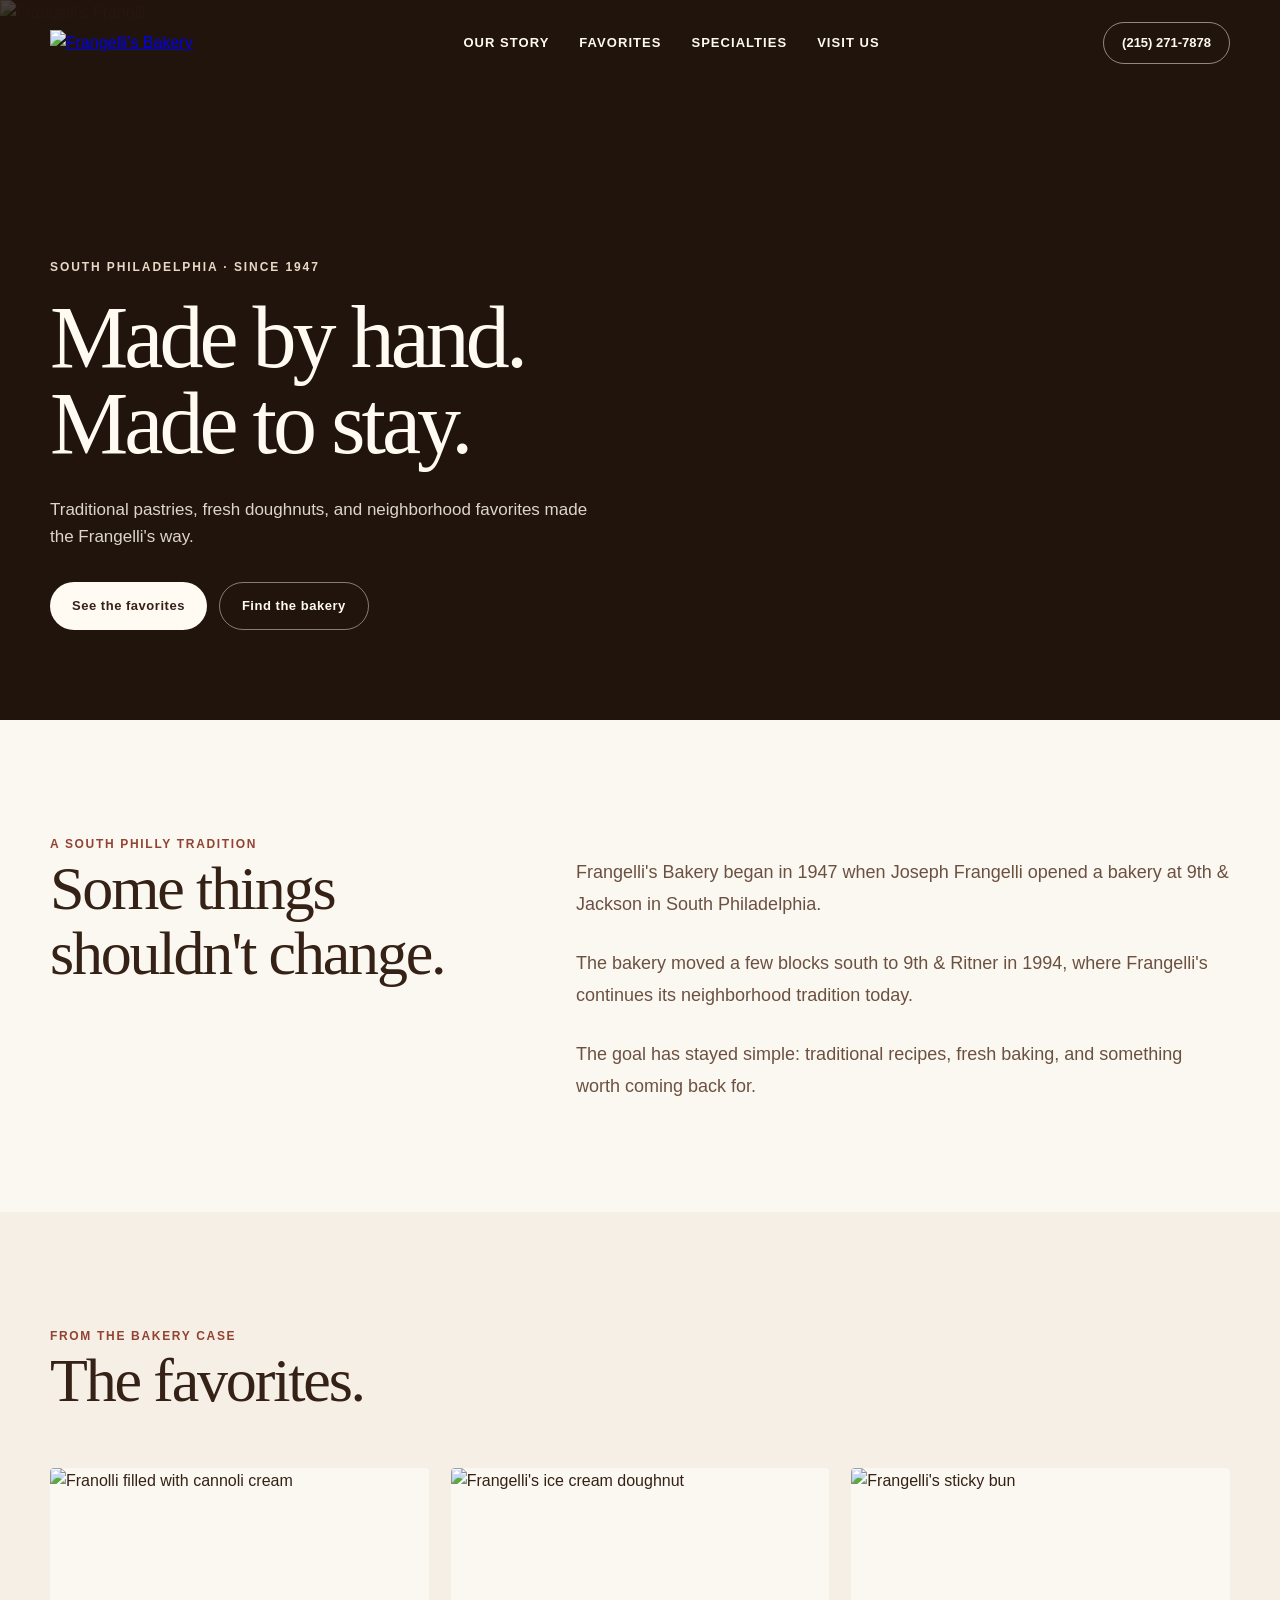
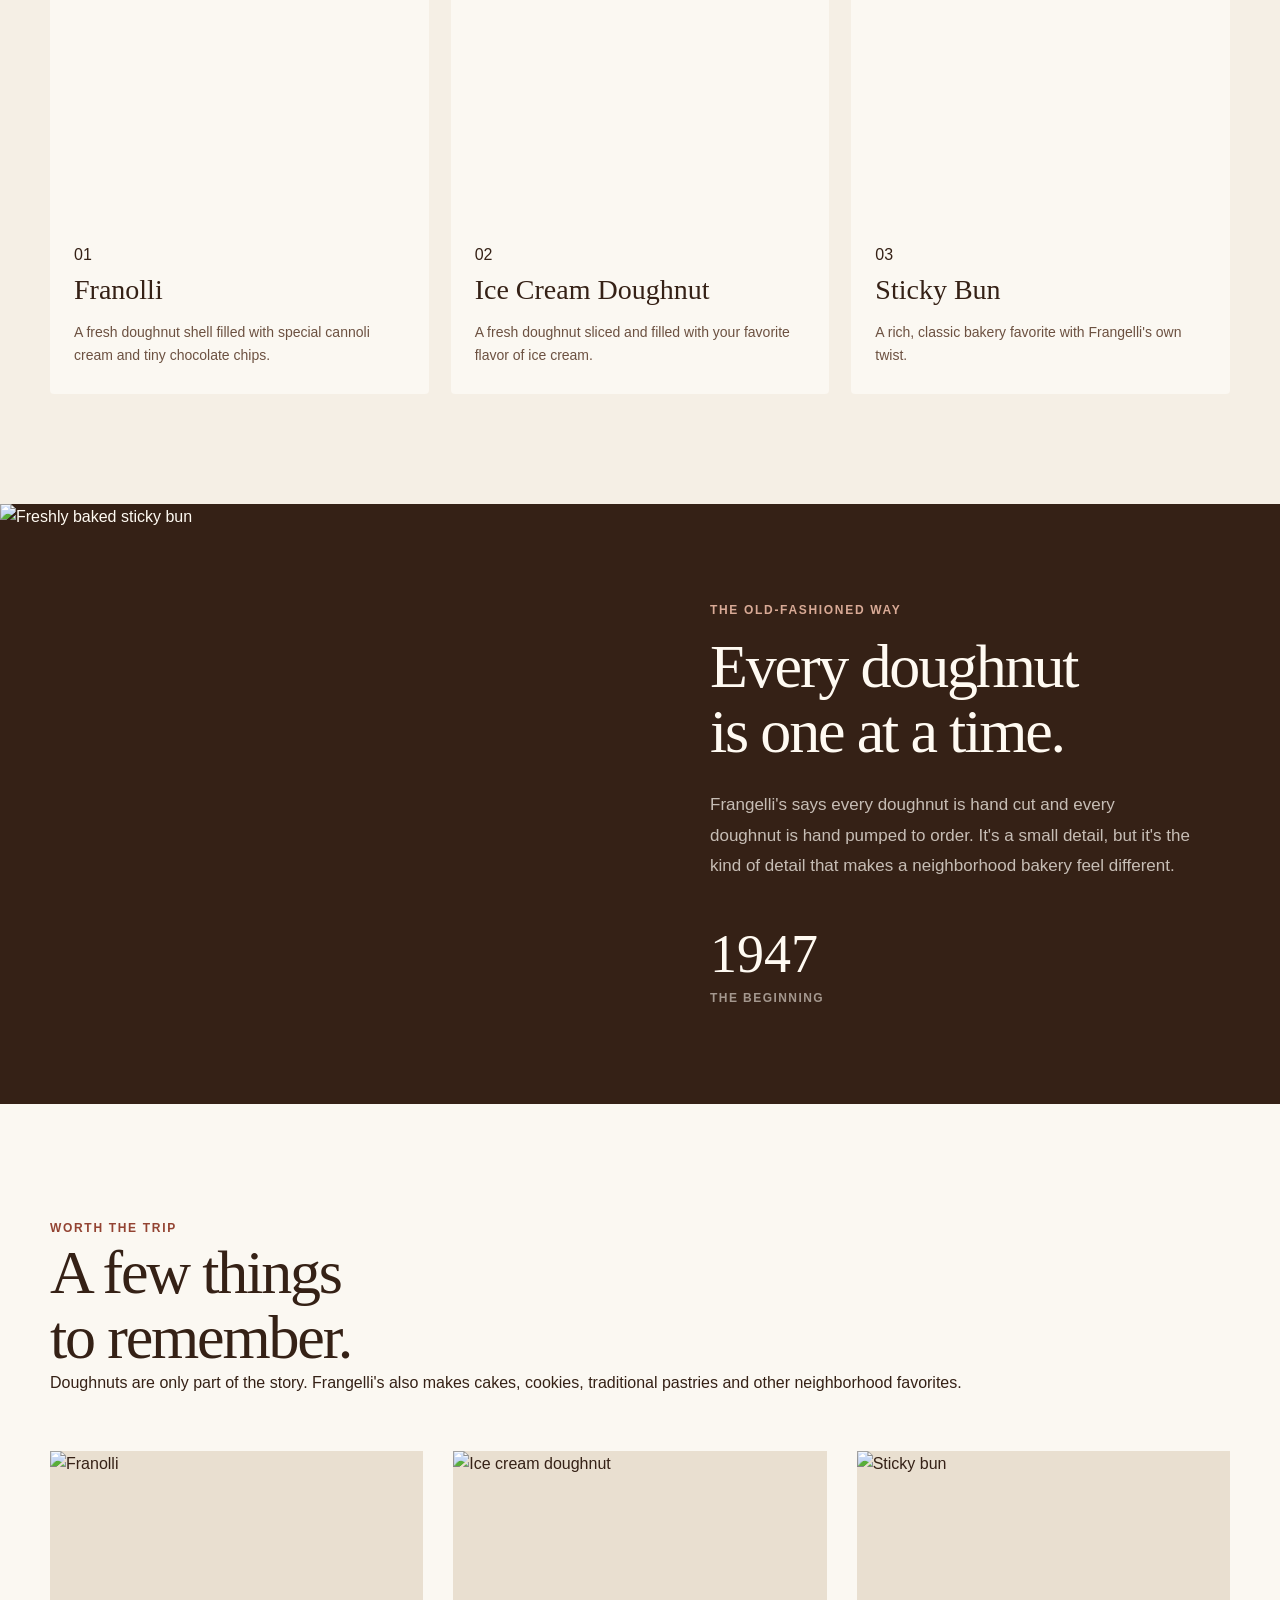
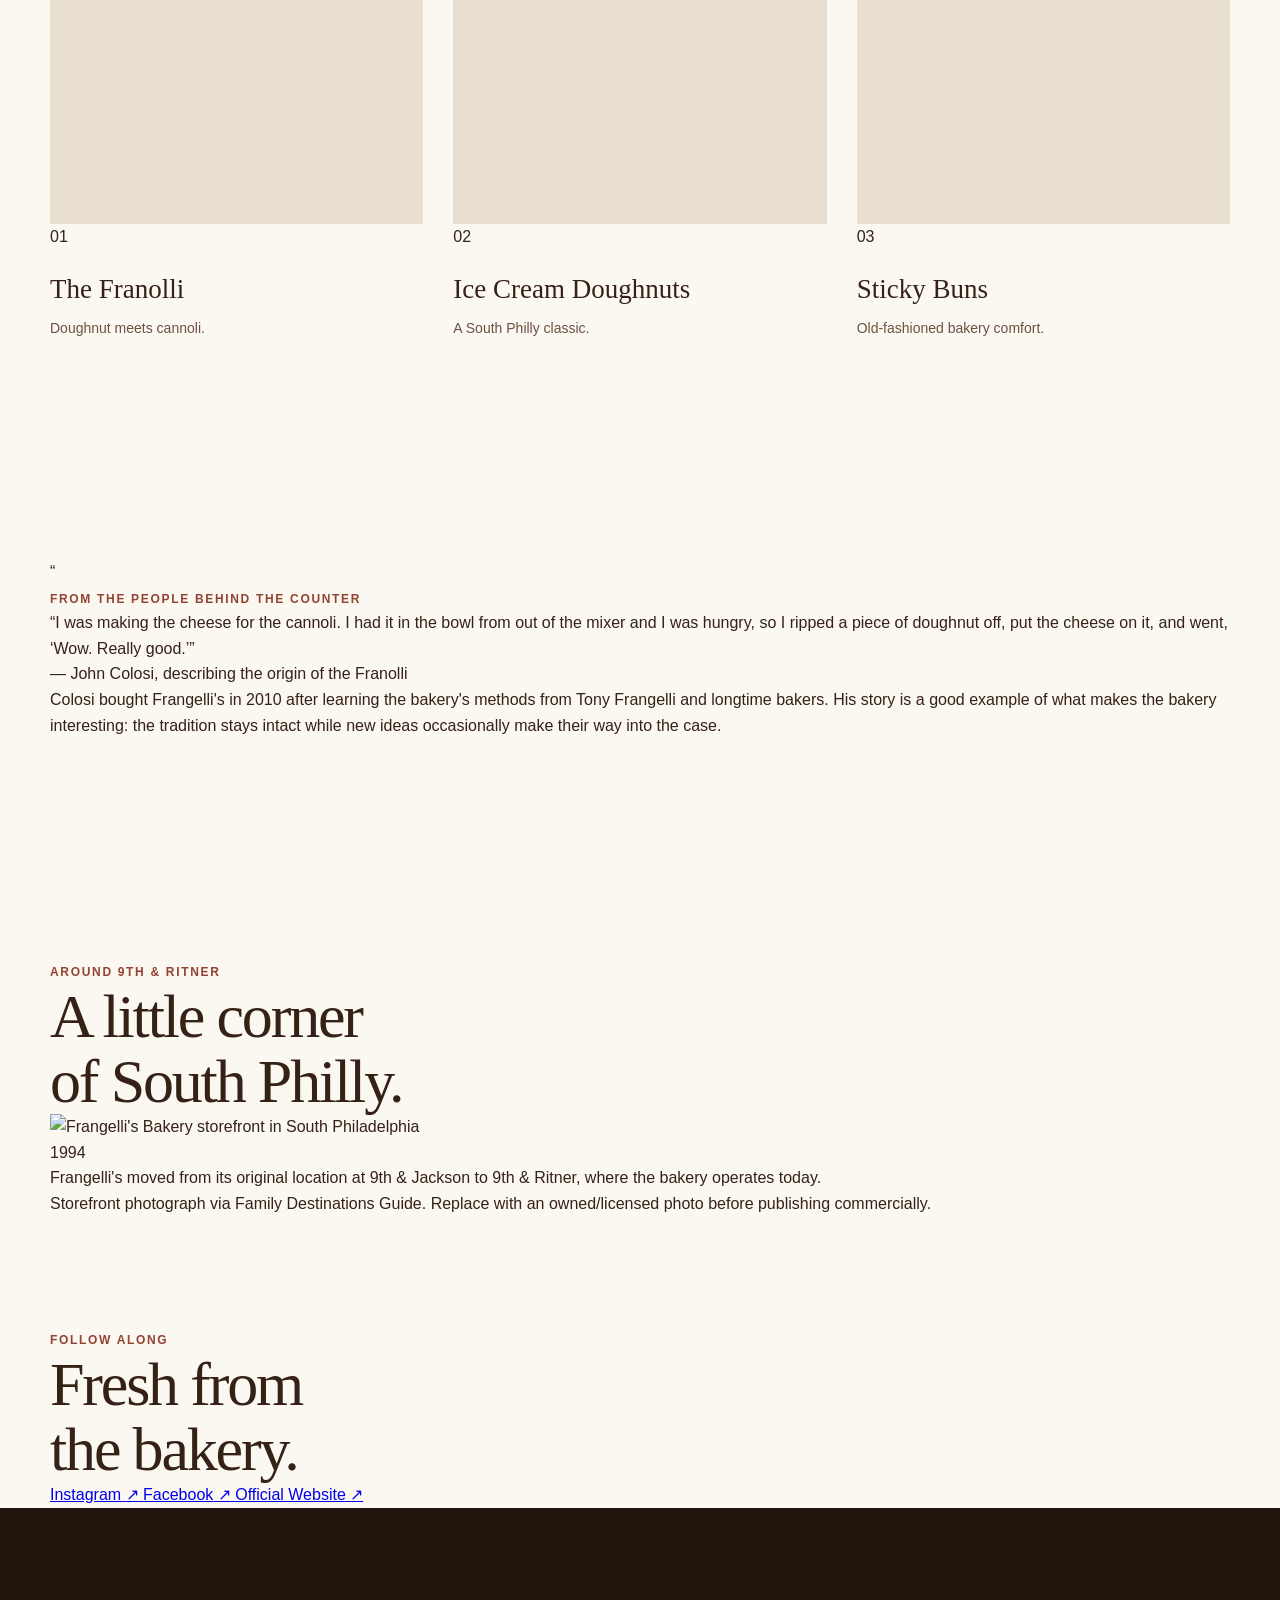
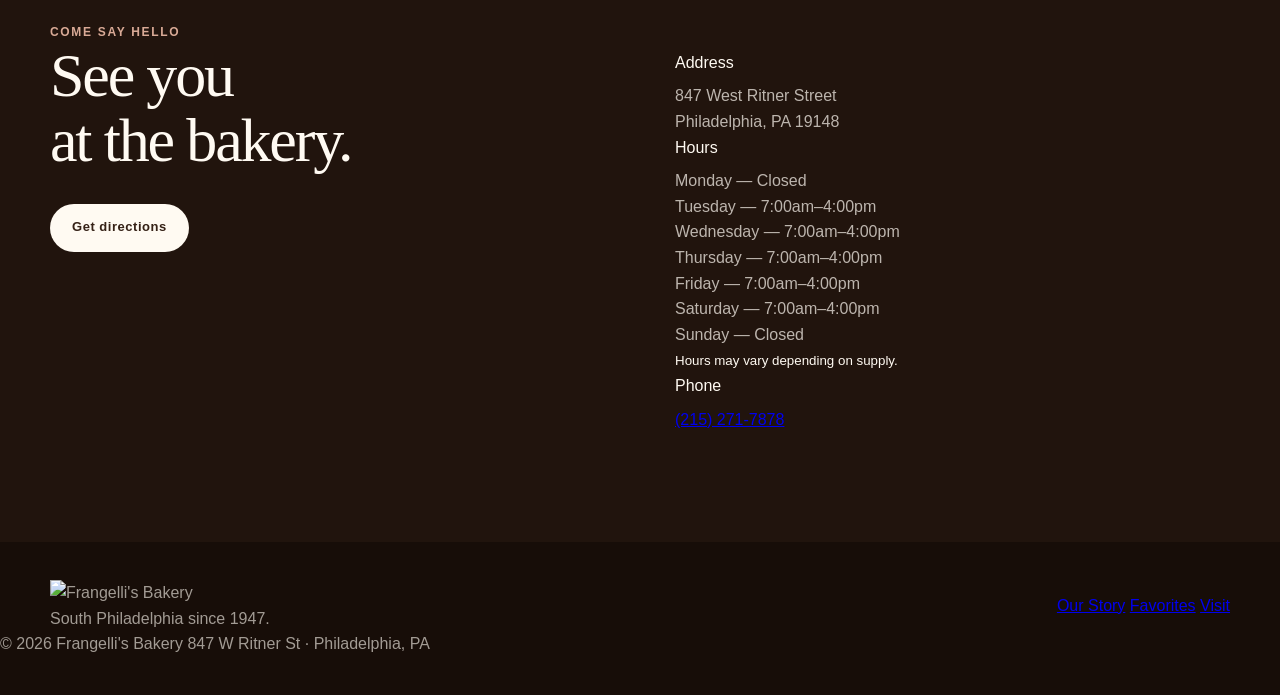
==== index.html @ d956a45e "Update index.html" ====
<!DOCTYPE html>
<html lang="en">
<head>
    <meta charset="UTF-8">
    <meta name="viewport" content="width=device-width, initial-scale=1.0">

    <title>Frangelli's Bakery | South Philadelphia Since 1947</title>

    <meta
        name="description"
        content="Frangelli's Bakery — a South Philadelphia neighborhood bakery serving traditional pastries, doughnuts, cakes and cookies since 1947."
    >

    <link rel="stylesheet" href="style.css">
</head>

<body>

    <!-- =========================================
         HEADER
         ========================================= -->

    <header class="site-header">
        <div class="header-inner">

            <a href="#top" class="logo" aria-label="Frangelli's Bakery home">
                <img
                    src="https://frangellis.com/images/frangellis-logo-clear.png?crc=4238155147"
                    alt="Frangelli's Bakery"
                >
            </a>

            <nav class="main-nav">
                <a href="#story">Our Story</a>
                <a href="#favorites">Favorites</a>
                <a href="#specialties">Specialties</a>
                <a href="#visit">Visit Us</a>
            </nav>

            <a
                class="header-phone"
                href="tel:2152717878"
            >
                (215) 271-7878
            </a>

        </div>
    </header>


    <main id="top">

        <!-- =========================================
             HERO
             ========================================= -->

        <section class="hero">

            <img
                class="hero-image"
                src="https://frangellis.com/images/franolli.jpg?crc=222367972"
                alt="Frangelli's Franolli"
            >

            <div class="hero-overlay"></div>

            <div class="hero-content">

                <span class="eyebrow">
                    SOUTH PHILADELPHIA · SINCE 1947
                </span>

                <h1>
                    Made by hand.<br>
                    Made to stay.
                </h1>

                <p>
                    Traditional pastries, fresh doughnuts, and neighborhood
                    favorites made the Frangelli's way.
                </p>

                <div class="hero-buttons">

                    <a href="#favorites" class="button button-primary">
                        See the favorites
                    </a>

                    <a href="#visit" class="button button-secondary">
                        Find the bakery
                    </a>

                </div>

            </div>
        </section>


        <!-- =========================================
             INTRO
             ========================================= -->

        <section class="section intro">

            <div class="section-inner intro-grid">

                <div>
                    <span class="section-label">
                        A South Philly tradition
                    </span>

                    <h2 class="section-title">
                        Some things<br>
                        shouldn't change.
                    </h2>
                </div>

                <div class="intro-copy">

                    <p>
                        Frangelli's Bakery began in 1947 when Joseph Frangelli
                        opened a bakery at 9th & Jackson in South Philadelphia.
                    </p>

                    <p>
                        The bakery moved a few blocks south to 9th & Ritner
                        in 1994, where Frangelli's continues its neighborhood
                        tradition today.
                    </p>

                    <p>
                        The goal has stayed simple: traditional recipes,
                        fresh baking, and something worth coming back for.
                    </p>

                </div>

            </div>

        </section>


        <!-- =========================================
             FAVORITES
             ========================================= -->

        <section class="section favorites" id="favorites">

            <div class="section-inner">

                <span class="section-label">
                    From the bakery case
                </span>

                <h2 class="section-title">
                    The favorites.
                </h2>

                <div class="favorite-grid">

                    <!-- Franolli -->

                    <article class="favorite-card">

                        <div class="image-frame">
                            <img
                                class="favorite-image"
                                src="https://frangellis.com/images/franolli.jpg?crc=222367972"
                                alt="Franolli filled with cannoli cream"
                                loading="lazy"
                            >
                        </div>

                        <div class="favorite-content">

                            <span class="card-number">
                                01
                            </span>

                            <h3>
                                Franolli
                            </h3>

                            <p>
                                A fresh doughnut shell filled with special
                                cannoli cream and tiny chocolate chips.
                            </p>

                        </div>

                    </article>


                    <!-- Ice Cream Doughnut -->

                    <article class="favorite-card">

                        <div class="image-frame">
                            <img
                                class="favorite-image"
                                src="https://frangellis.com/images/ice-cream-donut.jpg?crc=4190406333"
                                alt="Frangelli's ice cream doughnut"
                                loading="lazy"
                            >
                        </div>

                        <div class="favorite-content">

                            <span class="card-number">
                                02
                            </span>

                            <h3>
                                Ice Cream Doughnut
                            </h3>

                            <p>
                                A fresh doughnut sliced and filled with
                                your favorite flavor of ice cream.
                            </p>

                        </div>

                    </article>


                    <!-- Sticky Bun -->

                    <article class="favorite-card">

                        <div class="image-frame">
                            <img
                                class="favorite-image"
                                src="https://frangellis.com/images/sticky-bun.jpg?crc=4190286994"
                                alt="Frangelli's sticky bun"
                                loading="lazy"
                            >
                        </div>

                        <div class="favorite-content">

                            <span class="card-number">
                                03
                            </span>

                            <h3>
                                Sticky Bun
                            </h3>

                            <p>
                                A rich, classic bakery favorite with
                                Frangelli's own twist.
                            </p>

                        </div>

                    </article>

                </div>

            </div>

        </section>


        <!-- =========================================
             HANDMADE
             ========================================= -->

        <section class="handmade">

            <div class="handmade-grid">

                <div class="handmade-photo">

                    <img
                        src="https://frangellis.com/images/sticky-bun.jpg?crc=4190286994"
                        alt="Freshly baked sticky bun"
                        loading="lazy"
                    >

                </div>

                <div class="handmade-content">

                    <span class="section-label">
                        The old-fashioned way
                    </span>

                    <h2 class="section-title">
                        Every doughnut<br>
                        is one at a time.
                    </h2>

                    <p>
                        Frangelli's says every doughnut is hand cut and every
                        doughnut is hand pumped to order. It's a small detail,
                        but it's the kind of detail that makes a neighborhood
                        bakery feel different.
                    </p>

                    <div class="stat">

                        <span class="stat-number">
                            1947
                        </span>

                        <span class="stat-label">
                            The beginning
                        </span>

                    </div>

                </div>

            </div>

        </section>


        <!-- =========================================
             SPECIALTIES
             ========================================= -->

        <section class="section specialties" id="specialties">

            <div class="section-inner">

                <div class="section-heading-row">

                    <div>
                        <span class="section-label">
                            Worth the trip
                        </span>

                        <h2 class="section-title">
                            A few things<br>
                            to remember.
                        </h2>
                    </div>

                    <p class="section-heading-copy">
                        Doughnuts are only part of the story. Frangelli's also
                        makes cakes, cookies, traditional pastries and other
                        neighborhood favorites.
                    </p>

                </div>


                <div class="specialty-grid">

                    <article class="specialty-card">

                        <div class="specialty-image-wrap">
                            <img
                                class="specialty-image"
                                src="https://frangellis.com/images/franolli.jpg?crc=222367972"
                                alt="Franolli"
                                loading="lazy"
                            >
                        </div>

                        <div class="specialty-content">
                            <span>01</span>

                            <h3>
                                The Franolli
                            </h3>

                            <p>
                                Doughnut meets cannoli.
                            </p>
                        </div>

                    </article>


                    <article class="specialty-card">

                        <div class="specialty-image-wrap">
                            <img
                                class="specialty-image"
                                src="https://frangellis.com/images/ice-cream-donut.jpg?crc=4190406333"
                                alt="Ice cream doughnut"
                                loading="lazy"
                            >
                        </div>

                        <div class="specialty-content">
                            <span>02</span>

                            <h3>
                                Ice Cream Doughnuts
                            </h3>

                            <p>
                                A South Philly classic.
                            </p>
                        </div>

                    </article>


                    <article class="specialty-card">

                        <div class="specialty-image-wrap">
                            <img
                                class="specialty-image"
                                src="https://frangellis.com/images/sticky-bun.jpg?crc=4190286994"
                                alt="Sticky bun"
                                loading="lazy"
                            >
                        </div>

                        <div class="specialty-content">
                            <span>03</span>

                            <h3>
                                Sticky Buns
                            </h3>

                            <p>
                                Old-fashioned bakery comfort.
                            </p>
                        </div>

                    </article>

                </div>

            </div>

        </section>


        <!-- =========================================
             OWNER STORY
             ========================================= -->

        <section class="section owner-story">

            <div class="section-inner owner-grid">

                <div class="owner-mark">
                    <span class="quote-mark">“</span>
                </div>

                <div class="owner-copy">

                    <span class="section-label">
                        From the people behind the counter
                    </span>

                    <blockquote>
                        “I was making the cheese for the cannoli. I had it in
                        the bowl from out of the mixer and I was hungry, so I
                        ripped a piece of doughnut off, put the cheese on it,
                        and went, ‘Wow. Really good.’”
                    </blockquote>

                    <p class="quote-source">
                        — John Colosi, describing the origin of the Franolli
                    </p>

                    <p>
                        Colosi bought Frangelli's in 2010 after learning the
                        bakery's methods from Tony Frangelli and longtime
                        bakers. His story is a good example of what makes the
                        bakery interesting: the tradition stays intact while
                        new ideas occasionally make their way into the case.
                    </p>

                </div>

            </div>

        </section>


        <!-- =========================================
             PHOTO / ATMOSPHERE
             ========================================= -->

        <section class="section atmosphere">

            <div class="section-inner">

                <div class="atmosphere-heading">

                    <span class="section-label">
                        Around 9th & Ritner
                    </span>

                    <h2 class="section-title">
                        A little corner<br>
                        of South Philly.
                    </h2>

                </div>

                <div class="atmosphere-grid">

                    <div class="atmosphere-large">

                        <img
                            src="https://familydestinationsguide.com/wp-content/uploads/2025/02/1.-The-Best-Donuts-In-Philadelphia-Are-Hiding-Inside-This-Unsuspecting-Bakeshop.jpg"
                            alt="Frangelli's Bakery storefront in South Philadelphia"
                            loading="lazy"
                        >

                    </div>

                    <div class="atmosphere-note">

                        <span class="note-number">
                            1994
                        </span>

                        <p>
                            Frangelli's moved from its original location at
                            9th & Jackson to 9th & Ritner, where the bakery
                            operates today.
                        </p>

                    </div>

                </div>

                <p class="photo-credit">
                    Storefront photograph via Family Destinations Guide.
                    Replace with an owned/licensed photo before publishing
                    commercially.
                </p>

            </div>

        </section>


        <!-- =========================================
             SOCIAL
             ========================================= -->

        <section class="social-section">

            <div class="section-inner social-inner">

                <div>

                    <span class="section-label">
                        Follow along
                    </span>

                    <h2 class="section-title">
                        Fresh from<br>
                        the bakery.
                    </h2>

                </div>

                <div class="social-links">

                    <a
                        href="https://www.instagram.com/frangellisbakery/"
                        target="_blank"
                        rel="noopener noreferrer"
                        class="social-link"
                    >
                        <span>Instagram</span>
                        <span>↗</span>
                    </a>

                    <a
                        href="https://www.facebook.com/frangellisbakery/"
                        target="_blank"
                        rel="noopener noreferrer"
                        class="social-link"
                    >
                        <span>Facebook</span>
                        <span>↗</span>
                    </a>

                    <a
                        href="https://frangellis.com/"
                        target="_blank"
                        rel="noopener noreferrer"
                        class="social-link"
                    >
                        <span>Official Website</span>
                        <span>↗</span>
                    </a>

                </div>

            </div>

        </section>


        <!-- =========================================
             VISIT
             ========================================= -->

        <section class="section visit" id="visit">

            <div class="section-inner visit-grid">

                <div>

                    <span class="section-label">
                        Come say hello
                    </span>

                    <h2 class="section-title">
                        See you<br>
                        at the bakery.
                    </h2>

                    <a
                        class="button button-primary visit-button"
                        href="https://www.google.com/maps/search/?api=1&query=847+West+Ritner+Street+Philadelphia+PA+19148"
                        target="_blank"
                        rel="noopener noreferrer"
                    >
                        Get directions
                    </a>

                </div>


                <div class="visit-info">

                    <div class="info-block">

                        <span class="info-label">
                            Address
                        </span>

                        <p>
                            847 West Ritner Street<br>
                            Philadelphia, PA 19148
                        </p>

                    </div>


                    <div class="info-block">

                        <span class="info-label">
                            Hours
                        </span>

                        <p>
                            Monday — Closed<br>
                            Tuesday — 7:00am–4:00pm<br>
                            Wednesday — 7:00am–4:00pm<br>
                            Thursday — 7:00am–4:00pm<br>
                            Friday — 7:00am–4:00pm<br>
                            Saturday — 7:00am–4:00pm<br>
                            Sunday — Closed
                        </p>

                        <small>
                            Hours may vary depending on supply.
                        </small>

                    </div>


                    <div class="info-block">

                        <span class="info-label">
                            Phone
                        </span>

                        <p>
                            <a href="tel:2152717878">
                                (215) 271-7878
                            </a>
                        </p>

                    </div>

                </div>

            </div>

        </section>

    </main>


    <!-- =========================================
         FOOTER
         ========================================= -->

    <footer class="site-footer">

        <div class="footer-inner">

            <div class="footer-brand">

                <img
                    src="https://frangellis.com/images/frangellis-logo-clear.png?crc=4238155147"
                    alt="Frangelli's Bakery"
                >

                <p>
                    South Philadelphia since 1947.
                </p>

            </div>

            <div class="footer-links">

                <a href="#story">Our Story</a>
                <a href="#favorites">Favorites</a>
                <a href="#visit">Visit</a>

            </div>

        </div>

        <div class="footer-bottom">

            <span>
                © 2026 Frangelli's Bakery
            </span>

            <span>
                847 W Ritner St · Philadelphia, PA
            </span>

        </div>

    </footer>

</body>
</html>
---- style.css ----
/* =========================================
   FRANGELLI'S BAKERY
   Modern South Philly redesign
   ========================================= */

:root {
    --cream: #f5efe5;
    --cream-light: #fbf8f2;
    --cream-dark: #e9dfd0;

    --brown: #352116;
    --brown-light: #6c5141;
    --brown-dark: #21140d;

    --red: #934332;
    --red-dark: #713326;

    --white: #fffaf2;

    --max-width: 1180px;
}

* {
    box-sizing: border-box;
    margin: 0;
    padding: 0;
}

html {
    scroll-behavior: smooth;
}

body {
    background: var(--cream-light);
    color: var(--brown);
    font-family: Arial, Helvetica, sans-serif;
    line-height: 1.6;
}

img {
    display: block;
    max-width: 100%;
}

/* =========================================
   HEADER
   ========================================= */

.site-header {
    position: absolute;
    top: 0;
    left: 0;
    width: 100%;
    z-index: 10;
    padding: 22px 0;
}

.header-inner {
    width: min(var(--max-width), calc(100% - 48px));
    margin: 0 auto;

    display: flex;
    align-items: center;
    justify-content: space-between;
    gap: 30px;
}

/* FIXED LOGO
   Prevents the original logo from being clipped */
.logo {
    display: flex;
    align-items: center;
    flex-shrink: 0;

    width: 190px;
    height: auto;

    overflow: visible;
}

.logo img {
    display: block;

    width: 190px;
    height: auto;

    max-width: none;
    object-fit: contain;
    object-position: center;

    /* Gives the transparent logo room around itself */
    padding: 4px 0;
}

/* =========================================
   NAVIGATION
   ========================================= */

.main-nav {
    display: flex;
    align-items: center;
    gap: 30px;
}

.main-nav a {
    color: var(--white);
    text-decoration: none;

    font-size: 13px;
    font-weight: 700;
    letter-spacing: 0.08em;
    text-transform: uppercase;

    position: relative;
}

.main-nav a::after {
    content: "";

    position: absolute;
    left: 0;
    bottom: -7px;

    width: 0;
    height: 1px;

    background: var(--white);

    transition: width 0.2s ease;
}

.main-nav a:hover::after {
    width: 100%;
}

.header-phone {
    display: inline-flex;
    align-items: center;
    justify-content: center;

    min-height: 42px;
    padding: 0 18px;

    border: 1px solid rgba(255, 250, 242, 0.5);
    border-radius: 999px;

    color: var(--white);
    text-decoration: none;

    font-size: 13px;
    font-weight: 700;

    white-space: nowrap;

    transition:
        background 0.2s ease,
        color 0.2s ease;
}

.header-phone:hover {
    background: var(--white);
    color: var(--brown);
}

/* =========================================
   HERO
   ========================================= */

.hero {
    position: relative;
    min-height: 720px;

    display: flex;
    align-items: flex-end;

    overflow: hidden;

    background: var(--brown-dark);
}

.hero-image {
    position: absolute;
    inset: 0;

    width: 100%;
    height: 100%;

    object-fit: cover;
    object-position: center;
}

.hero::after {
    content: "";

    position: absolute;
    inset: 0;

    background:
        linear-gradient(
            90deg,
            rgba(33, 20, 13, 0.82) 0%,
            rgba(33, 20, 13, 0.58) 42%,
            rgba(33, 20, 13, 0.18) 100%
        );
}

.hero-content {
    position: relative;
    z-index: 2;

    width: min(var(--max-width), calc(100% - 48px));
    margin: 0 auto;

    padding: 150px 0 90px;
}

.eyebrow {
    display: inline-block;

    margin-bottom: 18px;

    color: #ead8c7;

    font-size: 12px;
    font-weight: 700;
    letter-spacing: 0.16em;
    text-transform: uppercase;
}

.hero h1 {
    max-width: 720px;

    color: var(--white);

    font-family: Georgia, "Times New Roman", serif;
    font-size: clamp(48px, 7vw, 88px);
    font-weight: 400;
    line-height: 0.98;
    letter-spacing: -0.045em;
}

.hero p {
    max-width: 560px;

    margin-top: 28px;

    color: rgba(255, 250, 242, 0.84);

    font-size: 17px;
}

.hero-buttons {
    display: flex;
    flex-wrap: wrap;
    gap: 12px;

    margin-top: 32px;
}

.button {
    display: inline-flex;
    align-items: center;
    justify-content: center;

    min-height: 48px;
    padding: 0 22px;

    border-radius: 999px;

    text-decoration: none;

    font-size: 13px;
    font-weight: 700;
    letter-spacing: 0.04em;

    transition:
        transform 0.2s ease,
        background 0.2s ease;
}

.button:hover {
    transform: translateY(-2px);
}

.button-primary {
    background: var(--white);
    color: var(--brown);
}

.button-secondary {
    border: 1px solid rgba(255, 250, 242, 0.45);
    color: var(--white);
}

.button-secondary:hover {
    background: rgba(255, 250, 242, 0.1);
}

/* =========================================
   GENERAL SECTIONS
   ========================================= */

.section {
    padding: 110px 0;
}

.section-inner {
    width: min(var(--max-width), calc(100% - 48px));
    margin: 0 auto;
}

.section-label {
    margin-bottom: 14px;

    color: var(--red);

    font-size: 12px;
    font-weight: 700;
    letter-spacing: 0.14em;
    text-transform: uppercase;
}

.section-title {
    font-family: Georgia, "Times New Roman", serif;
    font-size: clamp(38px, 5vw, 62px);
    font-weight: 400;
    line-height: 1.05;
    letter-spacing: -0.035em;
}

/* =========================================
   INTRO
   ========================================= */

.intro {
    background: var(--cream-light);
}

.intro-grid {
    display: grid;
    grid-template-columns: 0.8fr 1.2fr;
    gap: 90px;
    align-items: start;
}

.intro-copy {
    max-width: 700px;
}

.intro-copy p {
    margin-top: 26px;

    color: var(--brown-light);
    font-size: 18px;
    line-height: 1.8;
}

/* =========================================
   FAVORITES
   ========================================= */

.favorites {
    background: var(--cream);
}

.favorite-grid {
    display: grid;
    grid-template-columns: repeat(3, 1fr);
    gap: 22px;

    margin-top: 55px;
}

.favorite-card {
    background: var(--cream-light);

    overflow: hidden;

    border-radius: 4px;
}

.favorite-image {
    width: 100%;
    height: 350px;

    object-fit: cover;
    object-position: center;

    transition: transform 0.5s ease;
}

.favorite-card:hover .favorite-image {
    transform: scale(1.035);
}

.favorite-content {
    padding: 24px 24px 28px;
}

.favorite-content h3 {
    font-family: Georgia, "Times New Roman", serif;
    font-size: 28px;
    font-weight: 400;
}

.favorite-content p {
    margin-top: 9px;

    color: var(--brown-light);
    font-size: 14px;
}

/* =========================================
   HANDMADE FEATURE
   ========================================= */

.handmade {
    background: var(--brown);
    color: var(--white);
}

.handmade-grid {
    display: grid;
    grid-template-columns: 1fr 1fr;
    min-height: 600px;
}

.handmade-image {
    width: 100%;
    height: 100%;
    min-height: 600px;

    object-fit: cover;
    object-position: center;
}

.handmade-content {
    display: flex;
    flex-direction: column;
    justify-content: center;

    padding: 70px;
}

.handmade-content .section-label {
    color: #d9aa96;
}

.handmade-content .section-title {
    color: var(--white);
}

.handmade-content p {
    max-width: 480px;

    margin-top: 26px;

    color: rgba(255, 250, 242, 0.72);

    font-size: 17px;
    line-height: 1.8;
}

.stat {
    margin-top: 45px;
}

.stat-number {
    display: block;

    font-family: Georgia, "Times New Roman", serif;
    font-size: 54px;
    line-height: 1;
}

.stat-label {
    display: block;

    margin-top: 8px;

    color: rgba(255, 250, 242, 0.55);

    font-size: 12px;
    font-weight: 700;
    letter-spacing: 0.12em;
    text-transform: uppercase;
}

/* =========================================
   SPECIALTIES
   ========================================= */

.specialties {
    background: var(--cream-light);
}

.specialty-grid {
    display: grid;
    grid-template-columns: repeat(3, 1fr);
    gap: 30px;

    margin-top: 55px;
}

.specialty-card {
    position: relative;
}

.specialty-image-wrap {
    width: 100%;
    aspect-ratio: 1 / 1;

    overflow: hidden;

    background: var(--cream-dark);
}

.specialty-image {
    width: 100%;
    height: 100%;

    object-fit: cover;
    object-position: center;

    transition: transform 0.45s ease;
}

.specialty-card:hover .specialty-image {
    transform: scale(1.04);
}

.specialty-card h3 {
    margin-top: 18px;

    font-family: Georgia, "Times New Roman", serif;
    font-size: 27px;
    font-weight: 400;
}

.specialty-card p {
    margin-top: 6px;

    color: var(--brown-light);
    font-size: 14px;
}

/* =========================================
   STORY
   ========================================= */

.story {
    background: var(--cream-dark);
}

.story-grid {
    display: grid;
    grid-template-columns: 0.65fr 1.35fr;
    gap: 90px;
}

.story-copy {
    max-width: 680px;
}

.story-copy p {
    margin-top: 22px;

    color: var(--brown-light);

    font-size: 17px;
    line-height: 1.85;
}

.story-year {
    color: var(--red);

    font-family: Georgia, "Times New Roman", serif;
    font-size: 88px;
    line-height: 0.9;
}

/* =========================================
   VISIT
   ========================================= */

.visit {
    background: var(--brown-dark);
    color: var(--white);
}

.visit-grid {
    display: grid;
    grid-template-columns: 1fr 1fr;
    gap: 70px;
}

.visit .section-label {
    color: #d9aa96;
}

.visit .section-title {
    color: var(--white);
}

.visit-info {
    margin-top: 32px;
}

.visit-info p {
    margin-top: 8px;

    color: rgba(255, 250, 242, 0.7);

    font-size: 16px;
}

.hours {
    margin-top: 30px;
}

.hours strong {
    display: block;

    margin-bottom: 8px;

    color: var(--white);

    font-size: 12px;
    letter-spacing: 0.12em;
    text-transform: uppercase;
}

.hours p {
    line-height: 1.8;
}

.visit-button {
    margin-top: 30px;
}

.visit-button.button-primary {
    background: var(--white);
    color: var(--brown);
}

/* =========================================
   FOOTER
   ========================================= */

.site-footer {
    padding: 38px 0;

    background: #170d08;
    color: rgba(255, 250, 242, 0.6);
}

.footer-inner {
    width: min(var(--max-width), calc(100% - 48px));
    margin: 0 auto;

    display: flex;
    align-items: center;
    justify-content: space-between;
    gap: 30px;
}

.footer-logo {
    width: 150px;
    height: auto;

    /* Prevents logo clipping */
    max-width: none;
    object-fit: contain;
}

.footer-text {
    font-size: 12px;
    letter-spacing: 0.04em;
}

/* =========================================
   MOBILE
   ========================================= */

@media (max-width: 1000px) {

    .header-inner {
        gap: 18px;
    }

    .main-nav {
        gap: 18px;
    }

    .header-phone {
        display: none;
    }

    .intro-grid,
    .story-grid {
        grid-template-columns: 1fr;
        gap: 35px;
    }

    .handmade-content {
        padding: 55px;
    }
}

@media (max-width: 700px) {

    .site-header {
        padding: 17px 0;
    }

    .header-inner {
        width: calc(100% - 36px);
    }

    .logo {
        width: 145px;
    }

    .logo img {
        width: 145px;
    }

    .main-nav {
        gap: 14px;
    }

    .main-nav a {
        font-size: 10px;
        letter-spacing: 0.04em;
    }

    .hero {
        min-height: 650px;
    }

    .hero-content {
        width: calc(100% - 36px);
        padding: 130px 0 65px;
    }

    .hero h1 {
        font-size: clamp(46px, 13vw, 70px);
    }

    .hero p {
        font-size: 15px;
    }

    .section {
        padding: 75px 0;
    }

    .section-inner {
        width: calc(100% - 36px);
    }

    .favorite-grid,
    .specialty-grid {
        grid-template-columns: 1fr;
    }

    .favorite-image {
        height: 320px;
    }

    .handmade-grid,
    .visit-grid {
        grid-template-columns: 1fr;
    }

    .handmade-image {
        min-height: 400px;
        height: 400px;
    }

    .handmade-content {
        padding: 55px 24px;
    }

    .visit-grid {
        gap: 45px;
    }

    .footer-inner {
        width: calc(100% - 36px);

        flex-direction: column;
        align-items: flex-start;
    }
}

@media (max-width: 430px) {

    .main-nav a:nth-child(1),
    .main-nav a:nth-child(2) {
        display: none;
    }

    .logo {
        width: 135px;
    }

    .logo img {
        width: 135px;
    }

    .hero h1 {
        font-size: 46px;
    }

    .hero-buttons {
        flex-direction: column;
        align-items: stretch;
    }

    .button {
        width: 100%;
    }

    .story-year {
        font-size: 68px;
    }
}
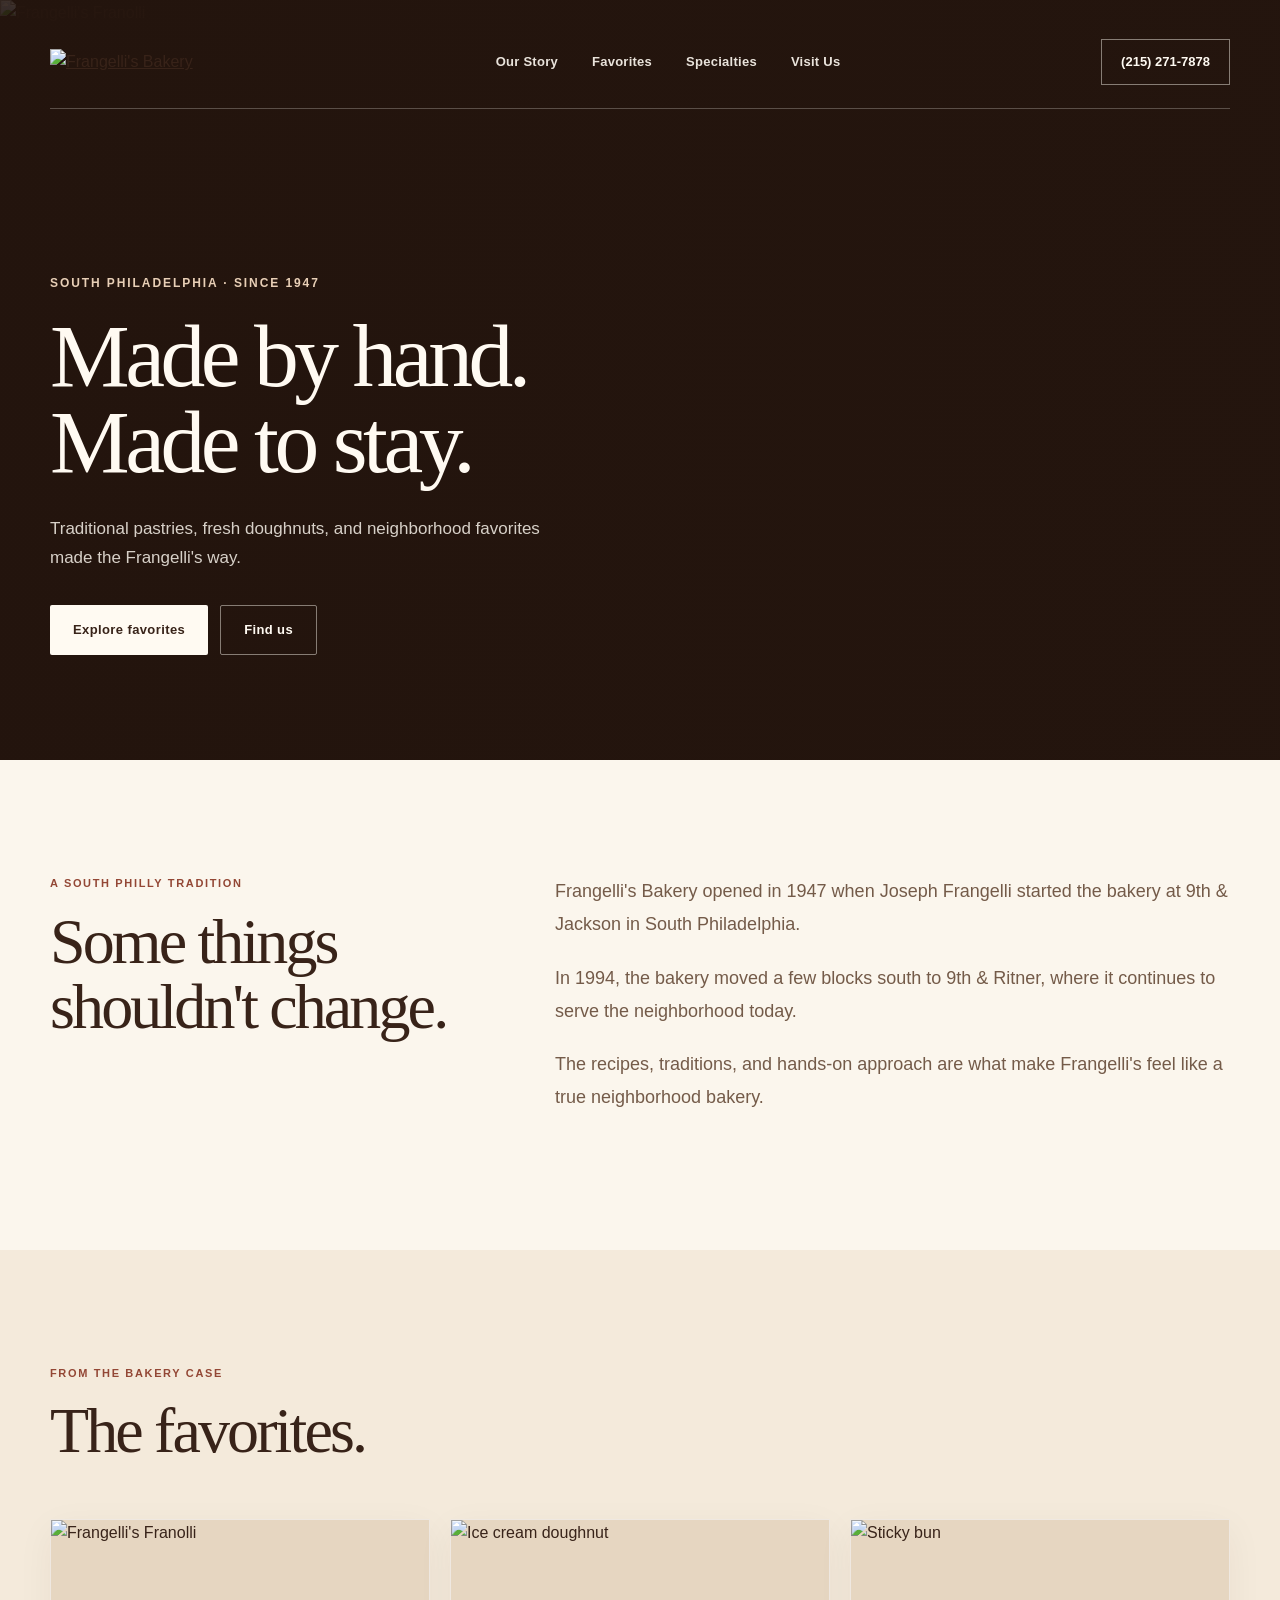
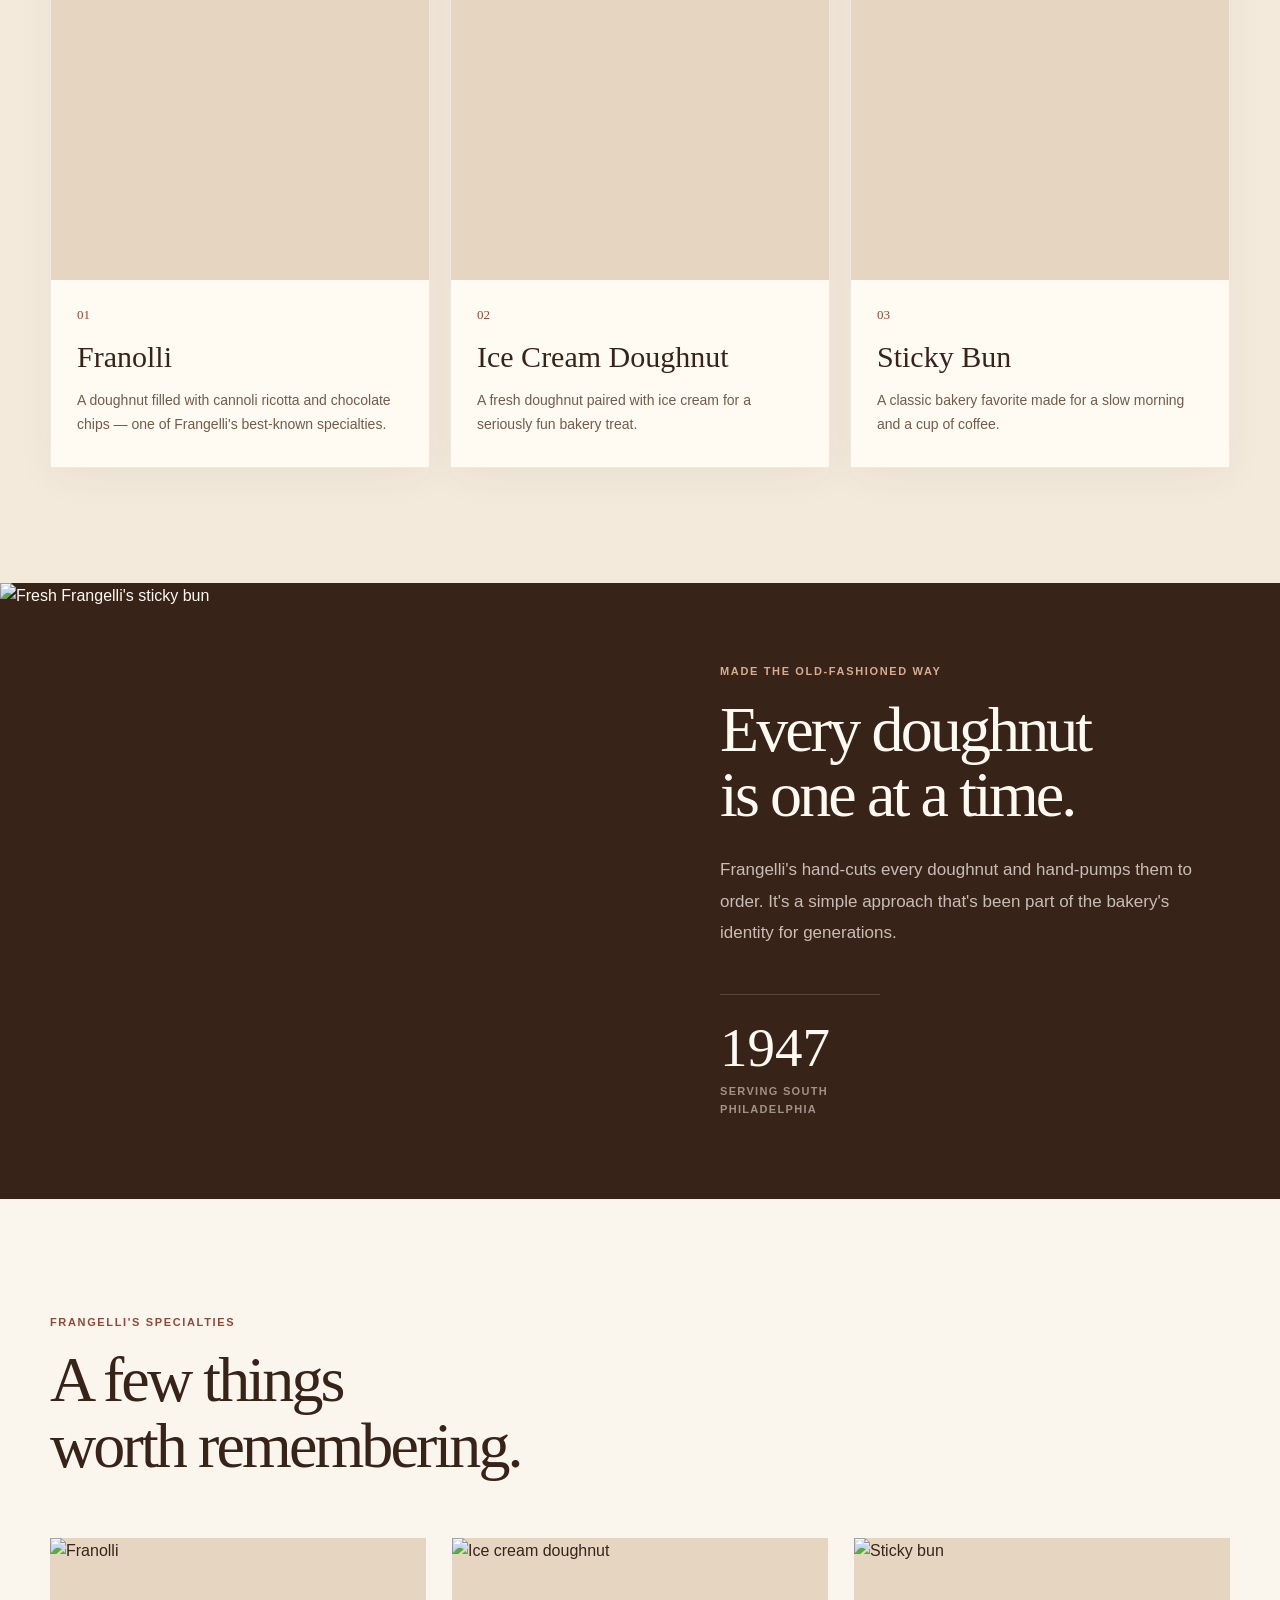
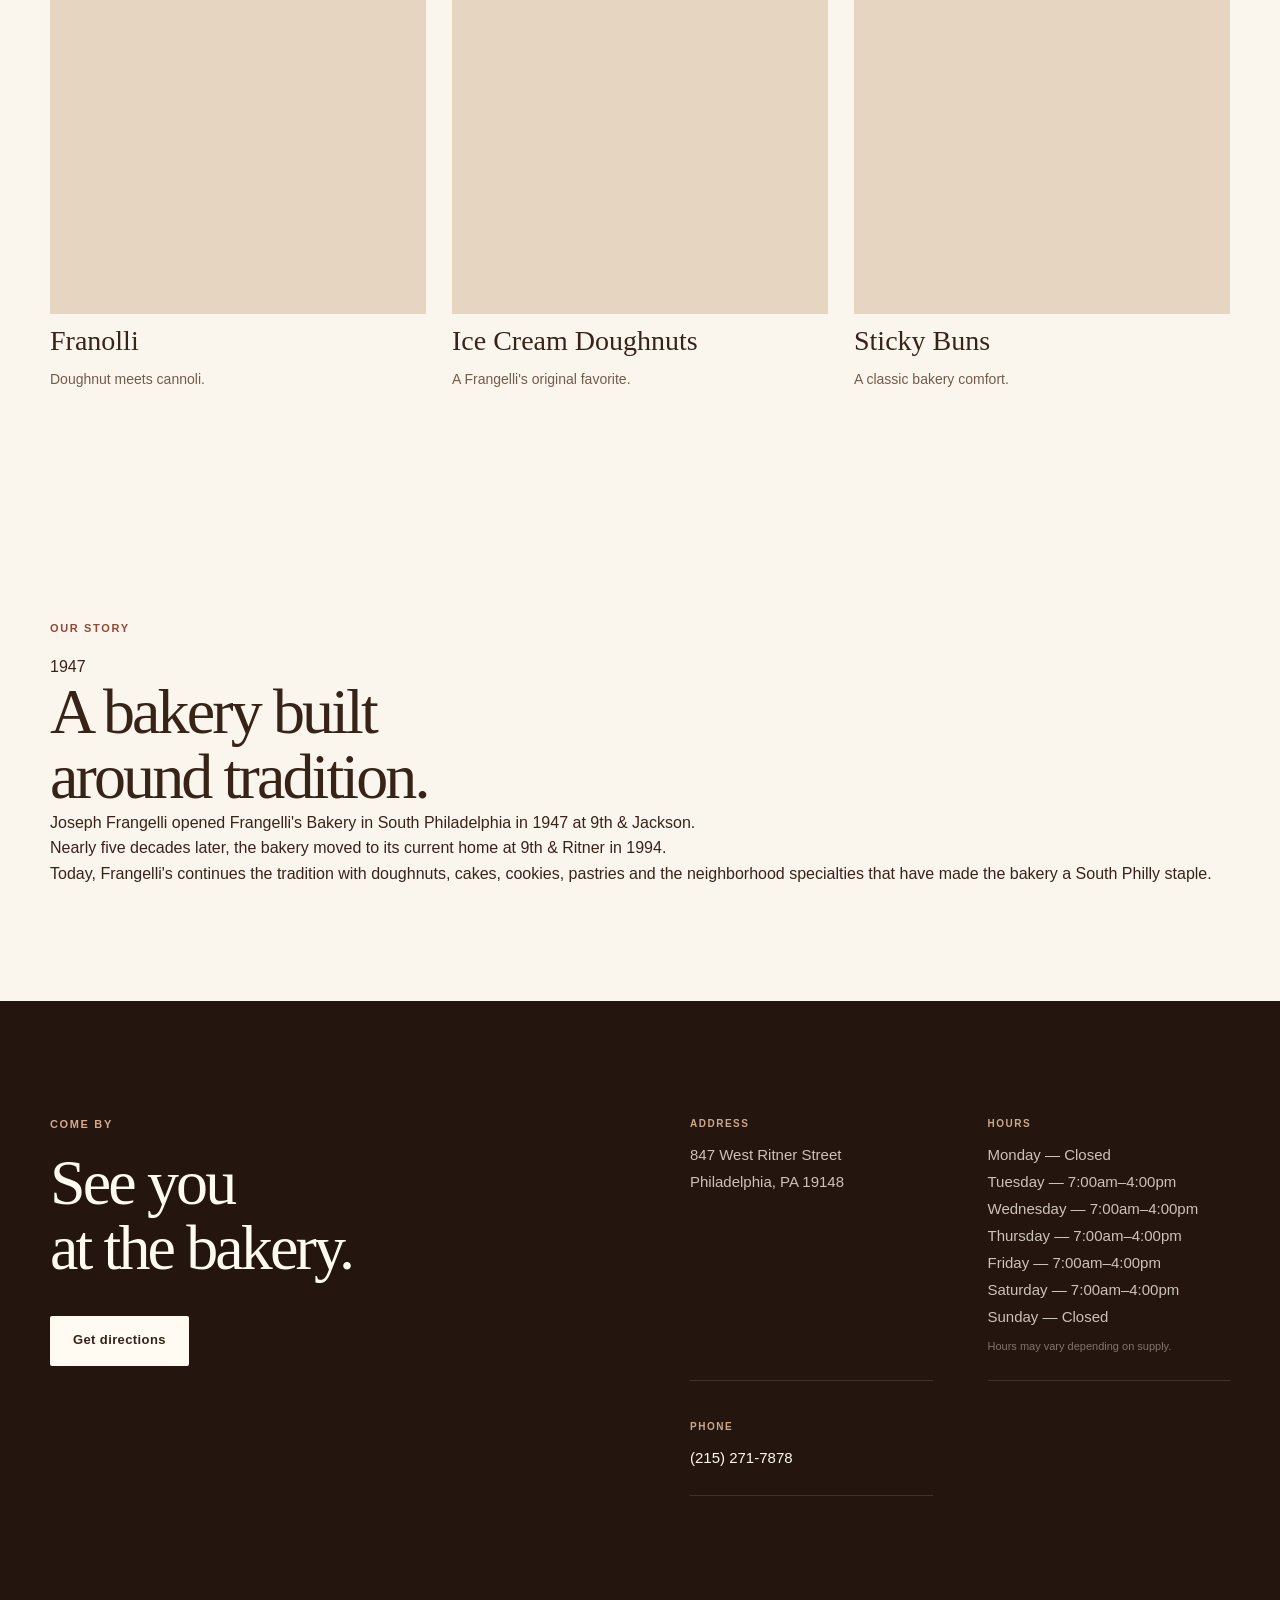
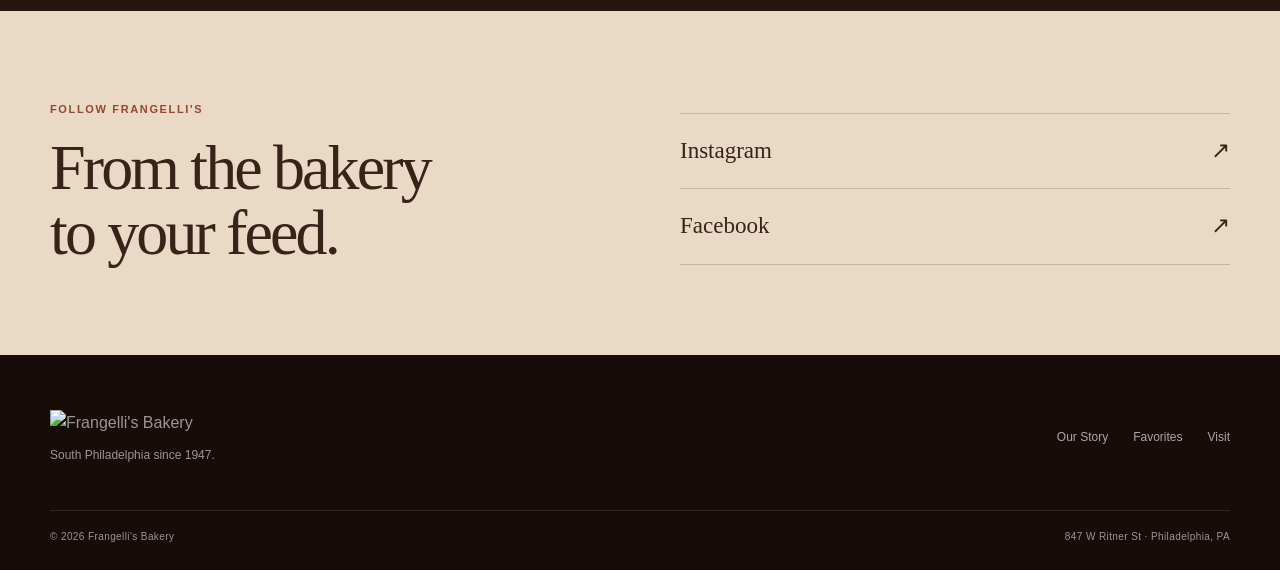
==== commit 391fe572: "Update index.html" ====
--- a/index.html
+++ b/index.html
@@ -8,7 +8,7 @@
 
     <meta
         name="description"
-        content="Frangelli's Bakery — a South Philadelphia neighborhood bakery serving traditional pastries, doughnuts, cakes and cookies since 1947."
+        content="Frangelli's Bakery — traditional pastries, doughnuts, cakes and cookies in South Philadelphia since 1947."
     >
 
     <link rel="stylesheet" href="style.css">
@@ -16,725 +16,588 @@
 
 <body>
 
-    <!-- =========================================
-         HEADER
-         ========================================= -->
-
-    <header class="site-header">
-        <div class="header-inner">
-
-            <a href="#top" class="logo" aria-label="Frangelli's Bakery home">
-                <img
-                    src="https://frangellis.com/images/frangellis-logo-clear.png?crc=4238155147"
-                    alt="Frangelli's Bakery"
-                >
-            </a>
-
-            <nav class="main-nav">
-                <a href="#story">Our Story</a>
-                <a href="#favorites">Favorites</a>
-                <a href="#specialties">Specialties</a>
-                <a href="#visit">Visit Us</a>
-            </nav>
-
-            <a
-                class="header-phone"
-                href="tel:2152717878"
+<header class="site-header">
+    <div class="header-inner">
+
+        <a href="#top" class="logo">
+            <img
+                src="https://frangellis.com/images/frangellis-logo-clear.png?crc=4238155147"
+                alt="Frangelli's Bakery"
             >
-                (215) 271-7878
-            </a>
-
-        </div>
-    </header>
-
-
-    <main id="top">
-
-        <!-- =========================================
-             HERO
-             ========================================= -->
-
-        <section class="hero">
-
-            <img
-                class="hero-image"
-                src="https://frangellis.com/images/franolli.jpg?crc=222367972"
-                alt="Frangelli's Franolli"
-            >
-
-            <div class="hero-overlay"></div>
-
-            <div class="hero-content">
-
-                <span class="eyebrow">
-                    SOUTH PHILADELPHIA · SINCE 1947
+        </a>
+
+        <nav class="main-nav">
+            <a href="#story">Our Story</a>
+            <a href="#favorites">Favorites</a>
+            <a href="#specialties">Specialties</a>
+            <a href="#visit">Visit Us</a>
+        </nav>
+
+        <a class="header-phone" href="tel:2152717878">
+            (215) 271-7878
+        </a>
+
+    </div>
+</header>
+
+
+<main id="top">
+
+    <!-- HERO -->
+
+    <section class="hero">
+
+        <img
+            class="hero-image"
+            src="https://frangellis.com/images/franolli.jpg?crc=222367972"
+            alt="Frangelli's Franolli"
+        >
+
+        <div class="hero-overlay"></div>
+
+        <div class="hero-content">
+
+            <span class="eyebrow">
+                SOUTH PHILADELPHIA · SINCE 1947
+            </span>
+
+            <h1>
+                Made by hand.<br>
+                Made to stay.
+            </h1>
+
+            <p>
+                Traditional pastries, fresh doughnuts, and neighborhood
+                favorites made the Frangelli's way.
+            </p>
+
+            <div class="hero-buttons">
+
+                <a href="#favorites" class="button button-primary">
+                    Explore favorites
+                </a>
+
+                <a href="#visit" class="button button-secondary">
+                    Find us
+                </a>
+
+            </div>
+
+        </div>
+
+    </section>
+
+
+    <!-- INTRO -->
+
+    <section class="section intro">
+
+        <div class="section-inner intro-grid">
+
+            <div>
+                <span class="section-label">
+                    A South Philly tradition
                 </span>
 
-                <h1>
-                    Made by hand.<br>
-                    Made to stay.
-                </h1>
+                <h2 class="section-title">
+                    Some things<br>
+                    shouldn't change.
+                </h2>
+            </div>
+
+            <div class="intro-copy">
 
                 <p>
-                    Traditional pastries, fresh doughnuts, and neighborhood
-                    favorites made the Frangelli's way.
+                    Frangelli's Bakery opened in 1947 when Joseph Frangelli
+                    started the bakery at 9th & Jackson in South Philadelphia.
                 </p>
 
-                <div class="hero-buttons">
-
-                    <a href="#favorites" class="button button-primary">
-                        See the favorites
-                    </a>
-
-                    <a href="#visit" class="button button-secondary">
-                        Find the bakery
-                    </a>
-
-                </div>
-
-            </div>
-        </section>
-
-
-        <!-- =========================================
-             INTRO
-             ========================================= -->
-
-        <section class="section intro">
-
-            <div class="section-inner intro-grid">
-
-                <div>
-                    <span class="section-label">
-                        A South Philly tradition
-                    </span>
-
-                    <h2 class="section-title">
-                        Some things<br>
-                        shouldn't change.
-                    </h2>
-                </div>
-
-                <div class="intro-copy">
-
-                    <p>
-                        Frangelli's Bakery began in 1947 when Joseph Frangelli
-                        opened a bakery at 9th & Jackson in South Philadelphia.
-                    </p>
-
-                    <p>
-                        The bakery moved a few blocks south to 9th & Ritner
-                        in 1994, where Frangelli's continues its neighborhood
-                        tradition today.
-                    </p>
-
-                    <p>
-                        The goal has stayed simple: traditional recipes,
-                        fresh baking, and something worth coming back for.
-                    </p>
-
-                </div>
-
-            </div>
-
-        </section>
-
-
-        <!-- =========================================
-             FAVORITES
-             ========================================= -->
-
-        <section class="section favorites" id="favorites">
-
-            <div class="section-inner">
-
-                <span class="section-label">
-                    From the bakery case
-                </span>
-
-                <h2 class="section-title">
-                    The favorites.
-                </h2>
-
-                <div class="favorite-grid">
-
-                    <!-- Franolli -->
-
-                    <article class="favorite-card">
-
-                        <div class="image-frame">
-                            <img
-                                class="favorite-image"
-                                src="https://frangellis.com/images/franolli.jpg?crc=222367972"
-                                alt="Franolli filled with cannoli cream"
-                                loading="lazy"
-                            >
-                        </div>
-
-                        <div class="favorite-content">
-
-                            <span class="card-number">
-                                01
-                            </span>
-
-                            <h3>
-                                Franolli
-                            </h3>
-
-                            <p>
-                                A fresh doughnut shell filled with special
-                                cannoli cream and tiny chocolate chips.
-                            </p>
-
-                        </div>
-
-                    </article>
-
-
-                    <!-- Ice Cream Doughnut -->
-
-                    <article class="favorite-card">
-
-                        <div class="image-frame">
-                            <img
-                                class="favorite-image"
-                                src="https://frangellis.com/images/ice-cream-donut.jpg?crc=4190406333"
-                                alt="Frangelli's ice cream doughnut"
-                                loading="lazy"
-                            >
-                        </div>
-
-                        <div class="favorite-content">
-
-                            <span class="card-number">
-                                02
-                            </span>
-
-                            <h3>
-                                Ice Cream Doughnut
-                            </h3>
-
-                            <p>
-                                A fresh doughnut sliced and filled with
-                                your favorite flavor of ice cream.
-                            </p>
-
-                        </div>
-
-                    </article>
-
-
-                    <!-- Sticky Bun -->
-
-                    <article class="favorite-card">
-
-                        <div class="image-frame">
-                            <img
-                                class="favorite-image"
-                                src="https://frangellis.com/images/sticky-bun.jpg?crc=4190286994"
-                                alt="Frangelli's sticky bun"
-                                loading="lazy"
-                            >
-                        </div>
-
-                        <div class="favorite-content">
-
-                            <span class="card-number">
-                                03
-                            </span>
-
-                            <h3>
-                                Sticky Bun
-                            </h3>
-
-                            <p>
-                                A rich, classic bakery favorite with
-                                Frangelli's own twist.
-                            </p>
-
-                        </div>
-
-                    </article>
-
-                </div>
-
-            </div>
-
-        </section>
-
-
-        <!-- =========================================
-             HANDMADE
-             ========================================= -->
-
-        <section class="handmade">
-
-            <div class="handmade-grid">
-
-                <div class="handmade-photo">
-
-                    <img
-                        src="https://frangellis.com/images/sticky-bun.jpg?crc=4190286994"
-                        alt="Freshly baked sticky bun"
-                        loading="lazy"
-                    >
-
-                </div>
-
-                <div class="handmade-content">
-
-                    <span class="section-label">
-                        The old-fashioned way
-                    </span>
-
-                    <h2 class="section-title">
-                        Every doughnut<br>
-                        is one at a time.
-                    </h2>
-
-                    <p>
-                        Frangelli's says every doughnut is hand cut and every
-                        doughnut is hand pumped to order. It's a small detail,
-                        but it's the kind of detail that makes a neighborhood
-                        bakery feel different.
-                    </p>
-
-                    <div class="stat">
-
-                        <span class="stat-number">
-                            1947
-                        </span>
-
-                        <span class="stat-label">
-                            The beginning
-                        </span>
-
-                    </div>
-
-                </div>
-
-            </div>
-
-        </section>
-
-
-        <!-- =========================================
-             SPECIALTIES
-             ========================================= -->
-
-        <section class="section specialties" id="specialties">
-
-            <div class="section-inner">
-
-                <div class="section-heading-row">
-
-                    <div>
-                        <span class="section-label">
-                            Worth the trip
-                        </span>
-
-                        <h2 class="section-title">
-                            A few things<br>
-                            to remember.
-                        </h2>
-                    </div>
-
-                    <p class="section-heading-copy">
-                        Doughnuts are only part of the story. Frangelli's also
-                        makes cakes, cookies, traditional pastries and other
-                        neighborhood favorites.
-                    </p>
-
-                </div>
-
-
-                <div class="specialty-grid">
-
-                    <article class="specialty-card">
-
-                        <div class="specialty-image-wrap">
-                            <img
-                                class="specialty-image"
-                                src="https://frangellis.com/images/franolli.jpg?crc=222367972"
-                                alt="Franolli"
-                                loading="lazy"
-                            >
-                        </div>
-
-                        <div class="specialty-content">
-                            <span>01</span>
-
-                            <h3>
-                                The Franolli
-                            </h3>
-
-                            <p>
-                                Doughnut meets cannoli.
-                            </p>
-                        </div>
-
-                    </article>
-
-
-                    <article class="specialty-card">
-
-                        <div class="specialty-image-wrap">
-                            <img
-                                class="specialty-image"
-                                src="https://frangellis.com/images/ice-cream-donut.jpg?crc=4190406333"
-                                alt="Ice cream doughnut"
-                                loading="lazy"
-                            >
-                        </div>
-
-                        <div class="specialty-content">
-                            <span>02</span>
-
-                            <h3>
-                                Ice Cream Doughnuts
-                            </h3>
-
-                            <p>
-                                A South Philly classic.
-                            </p>
-                        </div>
-
-                    </article>
-
-
-                    <article class="specialty-card">
-
-                        <div class="specialty-image-wrap">
-                            <img
-                                class="specialty-image"
-                                src="https://frangellis.com/images/sticky-bun.jpg?crc=4190286994"
-                                alt="Sticky bun"
-                                loading="lazy"
-                            >
-                        </div>
-
-                        <div class="specialty-content">
-                            <span>03</span>
-
-                            <h3>
-                                Sticky Buns
-                            </h3>
-
-                            <p>
-                                Old-fashioned bakery comfort.
-                            </p>
-                        </div>
-
-                    </article>
-
-                </div>
-
-            </div>
-
-        </section>
-
-
-        <!-- =========================================
-             OWNER STORY
-             ========================================= -->
-
-        <section class="section owner-story">
-
-            <div class="section-inner owner-grid">
-
-                <div class="owner-mark">
-                    <span class="quote-mark">“</span>
-                </div>
-
-                <div class="owner-copy">
-
-                    <span class="section-label">
-                        From the people behind the counter
-                    </span>
-
-                    <blockquote>
-                        “I was making the cheese for the cannoli. I had it in
-                        the bowl from out of the mixer and I was hungry, so I
-                        ripped a piece of doughnut off, put the cheese on it,
-                        and went, ‘Wow. Really good.’”
-                    </blockquote>
-
-                    <p class="quote-source">
-                        — John Colosi, describing the origin of the Franolli
-                    </p>
-
-                    <p>
-                        Colosi bought Frangelli's in 2010 after learning the
-                        bakery's methods from Tony Frangelli and longtime
-                        bakers. His story is a good example of what makes the
-                        bakery interesting: the tradition stays intact while
-                        new ideas occasionally make their way into the case.
-                    </p>
-
-                </div>
-
-            </div>
-
-        </section>
-
-
-        <!-- =========================================
-             PHOTO / ATMOSPHERE
-             ========================================= -->
-
-        <section class="section atmosphere">
-
-            <div class="section-inner">
-
-                <div class="atmosphere-heading">
-
-                    <span class="section-label">
-                        Around 9th & Ritner
-                    </span>
-
-                    <h2 class="section-title">
-                        A little corner<br>
-                        of South Philly.
-                    </h2>
-
-                </div>
-
-                <div class="atmosphere-grid">
-
-                    <div class="atmosphere-large">
-
+                <p>
+                    In 1994, the bakery moved a few blocks south to
+                    9th & Ritner, where it continues to serve the neighborhood
+                    today.
+                </p>
+
+                <p>
+                    The recipes, traditions, and hands-on approach are what
+                    make Frangelli's feel like a true neighborhood bakery.
+                </p>
+
+            </div>
+
+        </div>
+
+    </section>
+
+
+    <!-- FAVORITES -->
+
+    <section class="section favorites" id="favorites">
+
+        <div class="section-inner">
+
+            <span class="section-label">
+                From the bakery case
+            </span>
+
+            <h2 class="section-title">
+                The favorites.
+            </h2>
+
+            <div class="favorite-grid">
+
+                <article class="favorite-card">
+
+                    <div class="image-frame">
                         <img
-                            src="https://familydestinationsguide.com/wp-content/uploads/2025/02/1.-The-Best-Donuts-In-Philadelphia-Are-Hiding-Inside-This-Unsuspecting-Bakeshop.jpg"
-                            alt="Frangelli's Bakery storefront in South Philadelphia"
+                            class="favorite-image"
+                            src="https://frangellis.com/images/franolli.jpg?crc=222367972"
+                            alt="Frangelli's Franolli"
                             loading="lazy"
                         >
-
-                    </div>
-
-                    <div class="atmosphere-note">
-
-                        <span class="note-number">
-                            1994
-                        </span>
+                    </div>
+
+                    <div class="favorite-content">
+
+                        <span class="card-number">01</span>
+
+                        <h3>Franolli</h3>
 
                         <p>
-                            Frangelli's moved from its original location at
-                            9th & Jackson to 9th & Ritner, where the bakery
-                            operates today.
+                            A doughnut filled with cannoli ricotta and
+                            chocolate chips — one of Frangelli's best-known
+                            specialties.
                         </p>
 
                     </div>
 
+                </article>
+
+
+                <article class="favorite-card">
+
+                    <div class="image-frame">
+                        <img
+                            class="favorite-image"
+                            src="https://frangellis.com/images/ice-cream-donut.jpg?crc=4190406333"
+                            alt="Ice cream doughnut"
+                            loading="lazy"
+                        >
+                    </div>
+
+                    <div class="favorite-content">
+
+                        <span class="card-number">02</span>
+
+                        <h3>Ice Cream Doughnut</h3>
+
+                        <p>
+                            A fresh doughnut paired with ice cream for a
+                            seriously fun bakery treat.
+                        </p>
+
+                    </div>
+
+                </article>
+
+
+                <article class="favorite-card">
+
+                    <div class="image-frame">
+                        <img
+                            class="favorite-image"
+                            src="https://frangellis.com/images/sticky-bun.jpg?crc=4190286994"
+                            alt="Sticky bun"
+                            loading="lazy"
+                        >
+                    </div>
+
+                    <div class="favorite-content">
+
+                        <span class="card-number">03</span>
+
+                        <h3>Sticky Bun</h3>
+
+                        <p>
+                            A classic bakery favorite made for a slow morning
+                            and a cup of coffee.
+                        </p>
+
+                    </div>
+
+                </article>
+
+            </div>
+
+        </div>
+
+    </section>
+
+
+    <!-- HANDMADE -->
+
+    <section class="handmade">
+
+        <div class="handmade-grid">
+
+            <div class="handmade-image-wrap">
+
+                <img
+                    class="handmade-image"
+                    src="https://frangellis.com/images/sticky-bun.jpg?crc=4190286994"
+                    alt="Fresh Frangelli's sticky bun"
+                    loading="lazy"
+                >
+
+            </div>
+
+            <div class="handmade-content">
+
+                <span class="section-label">
+                    Made the old-fashioned way
+                </span>
+
+                <h2 class="section-title">
+                    Every doughnut<br>
+                    is one at a time.
+                </h2>
+
+                <p>
+                    Frangelli's hand-cuts every doughnut and hand-pumps them
+                    to order. It's a simple approach that's been part of
+                    the bakery's identity for generations.
+                </p>
+
+                <div class="stat">
+
+                    <span class="stat-number">
+                        1947
+                    </span>
+
+                    <span class="stat-label">
+                        Serving South Philadelphia
+                    </span>
+
                 </div>
 
-                <p class="photo-credit">
-                    Storefront photograph via Family Destinations Guide.
-                    Replace with an owned/licensed photo before publishing
-                    commercially.
+            </div>
+
+        </div>
+
+    </section>
+
+
+    <!-- SPECIALTIES -->
+
+    <section class="section specialties" id="specialties">
+
+        <div class="section-inner">
+
+            <span class="section-label">
+                Frangelli's specialties
+            </span>
+
+            <h2 class="section-title">
+                A few things<br>
+                worth remembering.
+            </h2>
+
+            <div class="specialty-grid">
+
+                <article class="specialty-card">
+
+                    <div class="specialty-image-wrap">
+                        <img
+                            class="specialty-image"
+                            src="https://frangellis.com/images/franolli.jpg?crc=222367972"
+                            alt="Franolli"
+                            loading="lazy"
+                        >
+                    </div>
+
+                    <h3>Franolli</h3>
+
+                    <p>
+                        Doughnut meets cannoli.
+                    </p>
+
+                </article>
+
+
+                <article class="specialty-card">
+
+                    <div class="specialty-image-wrap">
+                        <img
+                            class="specialty-image"
+                            src="https://frangellis.com/images/ice-cream-donut.jpg?crc=4190406333"
+                            alt="Ice cream doughnut"
+                            loading="lazy"
+                        >
+                    </div>
+
+                    <h3>Ice Cream Doughnuts</h3>
+
+                    <p>
+                        A Frangelli's original favorite.
+                    </p>
+
+                </article>
+
+
+                <article class="specialty-card">
+
+                    <div class="specialty-image-wrap">
+                        <img
+                            class="specialty-image"
+                            src="https://frangellis.com/images/sticky-bun.jpg?crc=4190286994"
+                            alt="Sticky bun"
+                            loading="lazy"
+                        >
+                    </div>
+
+                    <h3>Sticky Buns</h3>
+
+                    <p>
+                        A classic bakery comfort.
+                    </p>
+
+                </article>
+
+            </div>
+
+        </div>
+
+    </section>
+
+
+    <!-- STORY -->
+
+    <section class="section story" id="story">
+
+        <div class="section-inner story-grid">
+
+            <div>
+                <span class="section-label">
+                    Our story
+                </span>
+
+                <div class="story-year">
+                    1947
+                </div>
+            </div>
+
+            <div class="story-copy">
+
+                <h2 class="section-title">
+                    A bakery built<br>
+                    around tradition.
+                </h2>
+
+                <p>
+                    Joseph Frangelli opened Frangelli's Bakery in South
+                    Philadelphia in 1947 at 9th & Jackson.
                 </p>
 
-            </div>
-
-        </section>
-
-
-        <!-- =========================================
-             SOCIAL
-             ========================================= -->
-
-        <section class="social-section">
-
-            <div class="section-inner social-inner">
-
-                <div>
-
-                    <span class="section-label">
-                        Follow along
+                <p>
+                    Nearly five decades later, the bakery moved to its
+                    current home at 9th & Ritner in 1994.
+                </p>
+
+                <p>
+                    Today, Frangelli's continues the tradition with
+                    doughnuts, cakes, cookies, pastries and the neighborhood
+                    specialties that have made the bakery a South Philly
+                    staple.
+                </p>
+
+            </div>
+
+        </div>
+
+    </section>
+
+
+    <!-- VISIT -->
+
+    <section class="section visit" id="visit">
+
+        <div class="section-inner visit-grid">
+
+            <div>
+
+                <span class="section-label">
+                    Come by
+                </span>
+
+                <h2 class="section-title">
+                    See you<br>
+                    at the bakery.
+                </h2>
+
+                <a
+                    class="button button-primary visit-button"
+                    href="https://www.google.com/maps/search/?api=1&query=847+West+Ritner+Street+Philadelphia+PA+19148"
+                    target="_blank"
+                    rel="noopener noreferrer"
+                >
+                    Get directions
+                </a>
+
+            </div>
+
+
+            <div class="visit-info">
+
+                <div class="info-block">
+
+                    <span class="info-label">
+                        Address
                     </span>
 
-                    <h2 class="section-title">
-                        Fresh from<br>
-                        the bakery.
-                    </h2>
+                    <p>
+                        847 West Ritner Street<br>
+                        Philadelphia, PA 19148
+                    </p>
 
                 </div>
 
-                <div class="social-links">
-
-                    <a
-                        href="https://www.instagram.com/frangellisbakery/"
-                        target="_blank"
-                        rel="noopener noreferrer"
-                        class="social-link"
-                    >
-                        <span>Instagram</span>
-                        <span>↗</span>
-                    </a>
-
-                    <a
-                        href="https://www.facebook.com/frangellisbakery/"
-                        target="_blank"
-                        rel="noopener noreferrer"
-                        class="social-link"
-                    >
-                        <span>Facebook</span>
-                        <span>↗</span>
-                    </a>
-
-                    <a
-                        href="https://frangellis.com/"
-                        target="_blank"
-                        rel="noopener noreferrer"
-                        class="social-link"
-                    >
-                        <span>Official Website</span>
-                        <span>↗</span>
-                    </a>
+
+                <div class="info-block">
+
+                    <span class="info-label">
+                        Hours
+                    </span>
+
+                    <p>
+                        Monday — Closed<br>
+                        Tuesday — 7:00am–4:00pm<br>
+                        Wednesday — 7:00am–4:00pm<br>
+                        Thursday — 7:00am–4:00pm<br>
+                        Friday — 7:00am–4:00pm<br>
+                        Saturday — 7:00am–4:00pm<br>
+                        Sunday — Closed
+                    </p>
+
+                    <small>
+                        Hours may vary depending on supply.
+                    </small>
 
                 </div>
 
-            </div>
-
-        </section>
-
-
-        <!-- =========================================
-             VISIT
-             ========================================= -->
-
-        <section class="section visit" id="visit">
-
-            <div class="section-inner visit-grid">
-
-                <div>
-
-                    <span class="section-label">
-                        Come say hello
+
+                <div class="info-block">
+
+                    <span class="info-label">
+                        Phone
                     </span>
 
-                    <h2 class="section-title">
-                        See you<br>
-                        at the bakery.
-                    </h2>
-
-                    <a
-                        class="button button-primary visit-button"
-                        href="https://www.google.com/maps/search/?api=1&query=847+West+Ritner+Street+Philadelphia+PA+19148"
-                        target="_blank"
-                        rel="noopener noreferrer"
-                    >
-                        Get directions
-                    </a>
+                    <p>
+                        <a href="tel:2152717878">
+                            (215) 271-7878
+                        </a>
+                    </p>
 
                 </div>
 
-
-                <div class="visit-info">
-
-                    <div class="info-block">
-
-                        <span class="info-label">
-                            Address
-                        </span>
-
-                        <p>
-                            847 West Ritner Street<br>
-                            Philadelphia, PA 19148
-                        </p>
-
-                    </div>
-
-
-                    <div class="info-block">
-
-                        <span class="info-label">
-                            Hours
-                        </span>
-
-                        <p>
-                            Monday — Closed<br>
-                            Tuesday — 7:00am–4:00pm<br>
-                            Wednesday — 7:00am–4:00pm<br>
-                            Thursday — 7:00am–4:00pm<br>
-                            Friday — 7:00am–4:00pm<br>
-                            Saturday — 7:00am–4:00pm<br>
-                            Sunday — Closed
-                        </p>
-
-                        <small>
-                            Hours may vary depending on supply.
-                        </small>
-
-                    </div>
-
-
-                    <div class="info-block">
-
-                        <span class="info-label">
-                            Phone
-                        </span>
-
-                        <p>
-                            <a href="tel:2152717878">
-                                (215) 271-7878
-                            </a>
-                        </p>
-
-                    </div>
-
-                </div>
-
-            </div>
-
-        </section>
-
-    </main>
-
-
-    <!-- =========================================
-         FOOTER
-         ========================================= -->
-
-    <footer class="site-footer">
-
-        <div class="footer-inner">
-
-            <div class="footer-brand">
-
-                <img
-                    src="https://frangellis.com/images/frangellis-logo-clear.png?crc=4238155147"
-                    alt="Frangelli's Bakery"
+            </div>
+
+        </div>
+
+    </section>
+
+
+    <!-- SOCIAL -->
+
+    <section class="social-section">
+
+        <div class="section-inner social-inner">
+
+            <div>
+
+                <span class="section-label">
+                    Follow Frangelli's
+                </span>
+
+                <h2 class="section-title">
+                    From the bakery<br>
+                    to your feed.
+                </h2>
+
+            </div>
+
+            <div class="social-links">
+
+                <a
+                    href="https://www.instagram.com/frangellisbakery/"
+                    target="_blank"
+                    rel="noopener noreferrer"
+                    class="social-link"
                 >
-
-                <p>
-                    South Philadelphia since 1947.
-                </p>
-
-            </div>
-
-            <div class="footer-links">
-
-                <a href="#story">Our Story</a>
-                <a href="#favorites">Favorites</a>
-                <a href="#visit">Visit</a>
-
-            </div>
-
-        </div>
-
-        <div class="footer-bottom">
-
-            <span>
-                © 2026 Frangelli's Bakery
-            </span>
-
-            <span>
-                847 W Ritner St · Philadelphia, PA
-            </span>
-
-        </div>
-
-    </footer>
+                    Instagram
+                    <span>↗</span>
+                </a>
+
+                <a
+                    href="https://www.facebook.com/frangellisbakery/"
+                    target="_blank"
+                    rel="noopener noreferrer"
+                    class="social-link"
+                >
+                    Facebook
+                    <span>↗</span>
+                </a>
+
+            </div>
+
+        </div>
+
+    </section>
+
+</main>
+
+
+<!-- FOOTER -->
+
+<footer class="site-footer">
+
+    <div class="footer-inner">
+
+        <div class="footer-brand">
+
+            <img
+                src="https://frangellis.com/images/frangellis-logo-clear.png?crc=4238155147"
+                alt="Frangelli's Bakery"
+            >
+
+            <p>
+                South Philadelphia since 1947.
+            </p>
+
+        </div>
+
+        <div class="footer-links">
+
+            <a href="#story">Our Story</a>
+            <a href="#favorites">Favorites</a>
+            <a href="#visit">Visit</a>
+
+        </div>
+
+    </div>
+
+    <div class="footer-bottom">
+
+        <span>
+            © 2026 Frangelli's Bakery
+        </span>
+
+        <span>
+            847 W Ritner St · Philadelphia, PA
+        </span>
+
+    </div>
+
+</footer>
 
 </body>
 </html>
--- a/style.css
+++ b/style.css
@@ -1,24 +1,33 @@
 /* =========================================
    FRANGELLI'S BAKERY
-   Modern South Philly redesign
+   Warm / Cozy / South Philly
    ========================================= */
 
 :root {
-    --cream: #f5efe5;
-    --cream-light: #fbf8f2;
-    --cream-dark: #e9dfd0;
-
-    --brown: #352116;
-    --brown-light: #6c5141;
-    --brown-dark: #21140d;
-
-    --red: #934332;
+    --cream: #f4eadb;
+    --cream-light: #fbf6ed;
+    --cream-dark: #e6d6c1;
+
+    --paper: #fffaf2;
+
+    --brown: #382319;
+    --brown-dark: #24150e;
+    --brown-light: #745b49;
+
+    --red: #934735;
     --red-dark: #713326;
 
-    --white: #fffaf2;
+    --gold: #b98a55;
+
+    --line: rgba(56, 35, 25, 0.16);
 
     --max-width: 1180px;
 }
+
+
+/* =========================================
+   RESET
+   ========================================= */
 
 * {
     box-sizing: border-box;
@@ -33,7 +42,12 @@
 body {
     background: var(--cream-light);
     color: var(--brown);
-    font-family: Arial, Helvetica, sans-serif;
+
+    font-family:
+        Arial,
+        Helvetica,
+        sans-serif;
+
     line-height: 1.6;
 }
 
@@ -42,38 +56,66 @@
     max-width: 100%;
 }
 
+a {
+    color: inherit;
+}
+
+button,
+a {
+    -webkit-tap-highlight-color: transparent;
+}
+
+
 /* =========================================
    HEADER
    ========================================= */
 
 .site-header {
     position: absolute;
+
     top: 0;
     left: 0;
+
     width: 100%;
-    z-index: 10;
-    padding: 22px 0;
+
+    z-index: 20;
+
+    padding: 16px 0;
 }
 
 .header-inner {
-    width: min(var(--max-width), calc(100% - 48px));
+    width: min(
+        var(--max-width),
+        calc(100% - 48px)
+    );
+
+    min-height: 92px;
+
     margin: 0 auto;
 
     display: flex;
     align-items: center;
     justify-content: space-between;
+
     gap: 30px;
-}
-
-/* FIXED LOGO
-   Prevents the original logo from being clipped */
+
+    border-bottom:
+        1px solid
+        rgba(255, 250, 242, 0.25);
+}
+
+
+/* LOGO FIX */
+
 .logo {
     display: flex;
     align-items: center;
-    flex-shrink: 0;
-
-    width: 190px;
-    height: auto;
+    justify-content: flex-start;
+
+    width: 185px;
+    height: 92px;
+
+    flex: 0 0 185px;
 
     overflow: visible;
 }
@@ -81,76 +123,87 @@
 .logo img {
     display: block;
 
-    width: 190px;
+    width: 175px;
     height: auto;
 
     max-width: none;
+
     object-fit: contain;
-    object-position: center;
-
-    /* Gives the transparent logo room around itself */
-    padding: 4px 0;
-}
-
-/* =========================================
-   NAVIGATION
+}
+
+
+/* =========================================
+   NAV
    ========================================= */
 
 .main-nav {
     display: flex;
     align-items: center;
-    gap: 30px;
+
+    gap: 34px;
 }
 
 .main-nav a {
-    color: var(--white);
+    position: relative;
+
+    color: rgba(255, 250, 242, 0.9);
+
     text-decoration: none;
 
     font-size: 13px;
-    font-weight: 700;
-    letter-spacing: 0.08em;
-    text-transform: uppercase;
-
-    position: relative;
+    font-weight: 600;
+
+    letter-spacing: 0.02em;
+
+    transition: color 0.2s ease;
 }
 
 .main-nav a::after {
     content: "";
 
     position: absolute;
+
     left: 0;
-    bottom: -7px;
+    bottom: -8px;
 
     width: 0;
     height: 1px;
 
-    background: var(--white);
-
-    transition: width 0.2s ease;
+    background: #fffaf2;
+
+    transition: width 0.25s ease;
+}
+
+.main-nav a:hover {
+    color: #fff;
 }
 
 .main-nav a:hover::after {
     width: 100%;
 }
+
+
+/* PHONE */
 
 .header-phone {
     display: inline-flex;
     align-items: center;
     justify-content: center;
 
-    min-height: 42px;
-    padding: 0 18px;
-
-    border: 1px solid rgba(255, 250, 242, 0.5);
-    border-radius: 999px;
-
-    color: var(--white);
+    min-height: 46px;
+
+    padding: 0 19px;
+
+    border:
+        1px solid
+        rgba(255, 250, 242, 0.45);
+
+    color: #fffaf2;
+
     text-decoration: none;
 
     font-size: 13px;
-    font-weight: 700;
-
-    white-space: nowrap;
+    font-weight: 600;
 
     transition:
         background 0.2s ease,
@@ -158,9 +211,10 @@
 }
 
 .header-phone:hover {
-    background: var(--white);
+    background: #fffaf2;
     color: var(--brown);
 }
+
 
 /* =========================================
    HERO
@@ -168,7 +222,8 @@
 
 .hero {
     position: relative;
-    min-height: 720px;
+
+    min-height: 760px;
 
     display: flex;
     align-items: flex-end;
@@ -180,98 +235,133 @@
 
 .hero-image {
     position: absolute;
+
     inset: 0;
 
     width: 100%;
     height: 100%;
 
     object-fit: cover;
+
+    /*
+       Keeps the actual doughnut visible
+       instead of zooming excessively.
+    */
     object-position: center;
 }
 
-.hero::after {
-    content: "";
-
+.hero-overlay {
     position: absolute;
+
     inset: 0;
 
     background:
         linear-gradient(
             90deg,
-            rgba(33, 20, 13, 0.82) 0%,
-            rgba(33, 20, 13, 0.58) 42%,
-            rgba(33, 20, 13, 0.18) 100%
+            rgba(35, 20, 13, 0.88) 0%,
+            rgba(35, 20, 13, 0.68) 40%,
+            rgba(35, 20, 13, 0.26) 100%
         );
 }
 
 .hero-content {
     position: relative;
+
     z-index: 2;
 
-    width: min(var(--max-width), calc(100% - 48px));
+    width: min(
+        var(--max-width),
+        calc(100% - 48px)
+    );
+
     margin: 0 auto;
 
-    padding: 150px 0 90px;
+    padding:
+        175px
+        0
+        105px;
 }
 
 .eyebrow {
     display: inline-block;
 
-    margin-bottom: 18px;
-
-    color: #ead8c7;
+    margin-bottom: 20px;
+
+    color: #e8cfb6;
 
     font-size: 12px;
     font-weight: 700;
+
     letter-spacing: 0.16em;
     text-transform: uppercase;
 }
 
 .hero h1 {
-    max-width: 720px;
-
-    color: var(--white);
-
-    font-family: Georgia, "Times New Roman", serif;
-    font-size: clamp(48px, 7vw, 88px);
+    max-width: 750px;
+
+    color: #fffaf2;
+
+    font-family:
+        Georgia,
+        "Times New Roman",
+        serif;
+
+    font-size:
+        clamp(52px, 7vw, 92px);
+
     font-weight: 400;
-    line-height: 0.98;
-    letter-spacing: -0.045em;
+
+    line-height: 0.96;
+
+    letter-spacing: -0.05em;
 }
 
 .hero p {
-    max-width: 560px;
-
-    margin-top: 28px;
-
-    color: rgba(255, 250, 242, 0.84);
+    max-width: 520px;
+
+    margin-top: 30px;
+
+    color:
+        rgba(255, 250, 242, 0.82);
 
     font-size: 17px;
+
+    line-height: 1.7;
 }
 
 .hero-buttons {
     display: flex;
+
     flex-wrap: wrap;
+
     gap: 12px;
 
     margin-top: 32px;
 }
+
+
+/* =========================================
+   BUTTONS
+   ========================================= */
 
 .button {
     display: inline-flex;
+
     align-items: center;
     justify-content: center;
 
-    min-height: 48px;
-    padding: 0 22px;
-
-    border-radius: 999px;
+    min-height: 50px;
+
+    padding: 0 23px;
+
+    border-radius: 2px;
 
     text-decoration: none;
 
     font-size: 13px;
     font-weight: 700;
-    letter-spacing: 0.04em;
+
+    letter-spacing: 0.03em;
 
     transition:
         transform 0.2s ease,
@@ -283,50 +373,76 @@
 }
 
 .button-primary {
-    background: var(--white);
+    background: var(--paper);
     color: var(--brown);
 }
 
+.button-primary:hover {
+    background: white;
+}
+
 .button-secondary {
-    border: 1px solid rgba(255, 250, 242, 0.45);
-    color: var(--white);
+    border:
+        1px solid
+        rgba(255, 250, 242, 0.45);
+
+    color: var(--paper);
 }
 
 .button-secondary:hover {
-    background: rgba(255, 250, 242, 0.1);
-}
-
-/* =========================================
-   GENERAL SECTIONS
+    background:
+        rgba(255, 250, 242, 0.1);
+}
+
+
+/* =========================================
+   GENERAL
    ========================================= */
 
 .section {
-    padding: 110px 0;
+    padding: 115px 0;
 }
 
 .section-inner {
-    width: min(var(--max-width), calc(100% - 48px));
+    width: min(
+        var(--max-width),
+        calc(100% - 48px)
+    );
+
     margin: 0 auto;
 }
 
 .section-label {
-    margin-bottom: 14px;
+    display: block;
+
+    margin-bottom: 16px;
 
     color: var(--red);
 
-    font-size: 12px;
-    font-weight: 700;
-    letter-spacing: 0.14em;
+    font-size: 11px;
+    font-weight: 800;
+
+    letter-spacing: 0.15em;
+
     text-transform: uppercase;
 }
 
 .section-title {
-    font-family: Georgia, "Times New Roman", serif;
-    font-size: clamp(38px, 5vw, 62px);
+    font-family:
+        Georgia,
+        "Times New Roman",
+        serif;
+
+    font-size:
+        clamp(40px, 5vw, 64px);
+
     font-weight: 400;
-    line-height: 1.05;
-    letter-spacing: -0.035em;
-}
+
+    line-height: 1.02;
+
+    letter-spacing: -0.045em;
+}
+
 
 /* =========================================
    INTRO
@@ -338,22 +454,30 @@
 
 .intro-grid {
     display: grid;
-    grid-template-columns: 0.8fr 1.2fr;
-    gap: 90px;
+
+    grid-template-columns:
+        0.75fr
+        1.25fr;
+
+    gap: 100px;
+
     align-items: start;
 }
 
 .intro-copy {
-    max-width: 700px;
+    max-width: 690px;
 }
 
 .intro-copy p {
-    margin-top: 26px;
+    margin-bottom: 20px;
 
     color: var(--brown-light);
+
     font-size: 18px;
-    line-height: 1.8;
-}
+
+    line-height: 1.85;
+}
+
 
 /* =========================================
    FAVORITES
@@ -365,111 +489,179 @@
 
 .favorite-grid {
     display: grid;
-    grid-template-columns: repeat(3, 1fr);
-    gap: 22px;
+
+    grid-template-columns:
+        repeat(3, 1fr);
+
+    gap: 20px;
 
     margin-top: 55px;
 }
 
 .favorite-card {
-    background: var(--cream-light);
+    background: var(--paper);
+
+    border:
+        1px solid
+        rgba(56, 35, 25, 0.08);
+
+    box-shadow:
+        0 10px 35px
+        rgba(50, 28, 15, 0.05);
 
     overflow: hidden;
-
-    border-radius: 4px;
+}
+
+.image-frame {
+    overflow: hidden;
+
+    background: var(--cream-dark);
 }
 
 .favorite-image {
     width: 100%;
-    height: 350px;
+    height: 360px;
 
     object-fit: cover;
-    object-position: center;
-
-    transition: transform 0.5s ease;
-}
-
-.favorite-card:hover .favorite-image {
-    transform: scale(1.035);
+
+    transition:
+        transform 0.55s ease;
+}
+
+.favorite-card:hover
+.favorite-image {
+    transform: scale(1.04);
 }
 
 .favorite-content {
-    padding: 24px 24px 28px;
+    padding: 25px 26px 30px;
+}
+
+.card-number {
+    display: block;
+
+    margin-bottom: 8px;
+
+    color: var(--red);
+
+    font-family:
+        Georgia,
+        "Times New Roman",
+        serif;
+
+    font-size: 13px;
 }
 
 .favorite-content h3 {
-    font-family: Georgia, "Times New Roman", serif;
-    font-size: 28px;
+    font-family:
+        Georgia,
+        "Times New Roman",
+        serif;
+
+    font-size: 30px;
+
     font-weight: 400;
 }
 
 .favorite-content p {
-    margin-top: 9px;
+    margin-top: 8px;
 
     color: var(--brown-light);
+
     font-size: 14px;
-}
-
-/* =========================================
-   HANDMADE FEATURE
+
+    line-height: 1.7;
+}
+
+
+/* =========================================
+   HANDMADE
    ========================================= */
 
 .handmade {
     background: var(--brown);
-    color: var(--white);
+
+    color: var(--paper);
 }
 
 .handmade-grid {
     display: grid;
-    grid-template-columns: 1fr 1fr;
-    min-height: 600px;
-}
-
-.handmade-image {
+
+    grid-template-columns:
+        1fr
+        1fr;
+
+    min-height: 610px;
+}
+
+.handmade-photo {
+    overflow: hidden;
+}
+
+.handmade-photo img {
     width: 100%;
     height: 100%;
-    min-height: 600px;
+
+    min-height: 610px;
 
     object-fit: cover;
-    object-position: center;
 }
 
 .handmade-content {
     display: flex;
+
     flex-direction: column;
+
     justify-content: center;
 
-    padding: 70px;
-}
-
-.handmade-content .section-label {
-    color: #d9aa96;
-}
-
-.handmade-content .section-title {
-    color: var(--white);
+    padding: 80px;
+}
+
+.handmade-content
+.section-label {
+    color: #d7ad91;
+}
+
+.handmade-content
+.section-title {
+    color: var(--paper);
 }
 
 .handmade-content p {
-    max-width: 480px;
-
-    margin-top: 26px;
-
-    color: rgba(255, 250, 242, 0.72);
+    max-width: 500px;
+
+    margin-top: 27px;
+
+    color:
+        rgba(255, 250, 242, 0.72);
 
     font-size: 17px;
-    line-height: 1.8;
+
+    line-height: 1.85;
 }
 
 .stat {
-    margin-top: 45px;
+    margin-top: 46px;
+
+    padding-top: 25px;
+
+    border-top:
+        1px solid
+        rgba(255, 250, 242, 0.16);
+
+    max-width: 160px;
 }
 
 .stat-number {
     display: block;
 
-    font-family: Georgia, "Times New Roman", serif;
-    font-size: 54px;
+    font-family:
+        Georgia,
+        "Times New Roman",
+        serif;
+
+    font-size: 55px;
+
     line-height: 1;
 }
 
@@ -478,13 +670,18 @@
 
     margin-top: 8px;
 
-    color: rgba(255, 250, 242, 0.55);
-
-    font-size: 12px;
+    color:
+        rgba(255, 250, 242, 0.52);
+
+    font-size: 11px;
+
     font-weight: 700;
+
     letter-spacing: 0.12em;
+
     text-transform: uppercase;
 }
+
 
 /* =========================================
    SPECIALTIES
@@ -494,23 +691,43 @@
     background: var(--cream-light);
 }
 
+.section-heading-row {
+    display: grid;
+
+    grid-template-columns:
+        1fr
+        0.7fr;
+
+    gap: 80px;
+
+    align-items: end;
+}
+
+.section-heading-copy {
+    color: var(--brown-light);
+
+    font-size: 16px;
+
+    line-height: 1.8;
+
+    max-width: 430px;
+}
+
 .specialty-grid {
     display: grid;
-    grid-template-columns: repeat(3, 1fr);
-    gap: 30px;
-
-    margin-top: 55px;
-}
-
-.specialty-card {
-    position: relative;
+
+    grid-template-columns:
+        repeat(3, 1fr);
+
+    gap: 26px;
+
+    margin-top: 60px;
 }
 
 .specialty-image-wrap {
-    width: 100%;
+    overflow: hidden;
+
     aspect-ratio: 1 / 1;
-
-    overflow: hidden;
 
     background: var(--cream-dark);
 }
@@ -520,64 +737,277 @@
     height: 100%;
 
     object-fit: cover;
-    object-position: center;
-
-    transition: transform 0.45s ease;
-}
-
-.specialty-card:hover .specialty-image {
+
+    transition:
+        transform 0.55s ease;
+}
+
+.specialty-card:hover
+.specialty-image {
     transform: scale(1.04);
 }
 
+.specialty-content {
+    padding-top: 18px;
+}
+
+.specialty-content > span {
+    color: var(--red);
+
+    font-size: 11px;
+
+    font-weight: 700;
+
+    letter-spacing: 0.12em;
+}
+
 .specialty-card h3 {
-    margin-top: 18px;
-
-    font-family: Georgia, "Times New Roman", serif;
-    font-size: 27px;
+    margin-top: 5px;
+
+    font-family:
+        Georgia,
+        "Times New Roman",
+        serif;
+
+    font-size: 28px;
+
     font-weight: 400;
 }
 
 .specialty-card p {
-    margin-top: 6px;
+    margin-top: 4px;
 
     color: var(--brown-light);
+
     font-size: 14px;
 }
 
-/* =========================================
-   STORY
-   ========================================= */
-
-.story {
+
+/* =========================================
+   OWNER STORY
+   ========================================= */
+
+.owner-story {
     background: var(--cream-dark);
 }
 
-.story-grid {
+.owner-grid {
     display: grid;
-    grid-template-columns: 0.65fr 1.35fr;
-    gap: 90px;
-}
-
-.story-copy {
+
+    grid-template-columns:
+        0.4fr
+        1.6fr;
+
+    gap: 80px;
+}
+
+.owner-mark {
+    display: flex;
+
+    align-items: flex-start;
+}
+
+.quote-mark {
+    color: var(--red);
+
+    font-family:
+        Georgia,
+        "Times New Roman",
+        serif;
+
+    font-size: 140px;
+
+    line-height: 0.7;
+}
+
+.owner-copy {
+    max-width: 850px;
+}
+
+.owner-copy blockquote {
+    color: var(--brown);
+
+    font-family:
+        Georgia,
+        "Times New Roman",
+        serif;
+
+    font-size:
+        clamp(28px, 4vw, 48px);
+
+    line-height: 1.16;
+
+    letter-spacing: -0.025em;
+}
+
+.quote-source {
+    margin-top: 22px;
+
+    color: var(--red);
+
+    font-size: 13px;
+
+    font-weight: 700;
+}
+
+.owner-copy > p:last-child {
     max-width: 680px;
-}
-
-.story-copy p {
+
+    margin-top: 30px;
+
+    color: var(--brown-light);
+
+    font-size: 16px;
+
+    line-height: 1.8;
+}
+
+
+/* =========================================
+   ATMOSPHERE
+   ========================================= */
+
+.atmosphere {
+    background: var(--cream-light);
+}
+
+.atmosphere-heading {
+    max-width: 650px;
+}
+
+.atmosphere-grid {
+    display: grid;
+
+    grid-template-columns:
+        1.45fr
+        0.55fr;
+
+    gap: 22px;
+
+    margin-top: 55px;
+}
+
+.atmosphere-large {
+    overflow: hidden;
+
+    background: var(--cream-dark);
+}
+
+.atmosphere-large img {
+    width: 100%;
+    height: 500px;
+
+    object-fit: cover;
+}
+
+.atmosphere-note {
+    display: flex;
+
+    flex-direction: column;
+
+    justify-content: flex-end;
+
+    padding: 35px;
+
+    background: var(--cream);
+
+    border:
+        1px solid
+        var(--line);
+}
+
+.note-number {
+    color: var(--red);
+
+    font-family:
+        Georgia,
+        "Times New Roman",
+        serif;
+
+    font-size: 62px;
+
+    line-height: 1;
+}
+
+.atmosphere-note p {
     margin-top: 22px;
 
     color: var(--brown-light);
 
-    font-size: 17px;
-    line-height: 1.85;
-}
-
-.story-year {
+    font-size: 15px;
+
+    line-height: 1.8;
+}
+
+.photo-credit {
+    margin-top: 12px;
+
+    color: #927d6b;
+
+    font-size: 11px;
+}
+
+
+/* =========================================
+   SOCIAL
+   ========================================= */
+
+.social-section {
+    padding: 90px 0;
+
+    background: #ead9c4;
+}
+
+.social-inner {
+    display: grid;
+
+    grid-template-columns:
+        1fr
+        1fr;
+
+    gap: 80px;
+
+    align-items: end;
+}
+
+.social-links {
+    border-top:
+        1px solid
+        rgba(56, 35, 25, 0.2);
+}
+
+.social-link {
+    display: flex;
+
+    align-items: center;
+    justify-content: space-between;
+
+    padding: 19px 0;
+
+    border-bottom:
+        1px solid
+        rgba(56, 35, 25, 0.2);
+
+    text-decoration: none;
+
+    font-family:
+        Georgia,
+        "Times New Roman",
+        serif;
+
+    font-size: 23px;
+
+    transition:
+        padding 0.2s ease,
+        color 0.2s ease;
+}
+
+.social-link:hover {
+    padding-left: 10px;
+
     color: var(--red);
-
-    font-family: Georgia, "Times New Roman", serif;
-    font-size: 88px;
-    line-height: 0.9;
-}
+}
+
 
 /* =========================================
    VISIT
@@ -585,214 +1015,374 @@
 
 .visit {
     background: var(--brown-dark);
-    color: var(--white);
+
+    color: var(--paper);
+}
+
+.visit .section-label {
+    color: #d5aa8c;
+}
+
+.visit .section-title {
+    color: var(--paper);
 }
 
 .visit-grid {
     display: grid;
-    grid-template-columns: 1fr 1fr;
-    gap: 70px;
-}
-
-.visit .section-label {
-    color: #d9aa96;
-}
-
-.visit .section-title {
-    color: var(--white);
+
+    grid-template-columns:
+        1fr
+        1fr;
+
+    gap: 100px;
 }
 
 .visit-info {
-    margin-top: 32px;
-}
-
-.visit-info p {
+    display: grid;
+
+    grid-template-columns:
+        1fr
+        1fr;
+
+    gap: 38px 55px;
+
+    align-content: start;
+}
+
+.info-block {
+    padding-bottom: 24px;
+
+    border-bottom:
+        1px solid
+        rgba(255, 250, 242, 0.13);
+}
+
+.info-label {
+    display: block;
+
+    margin-bottom: 9px;
+
+    color: #cba88d;
+
+    font-size: 10px;
+
+    font-weight: 800;
+
+    letter-spacing: 0.15em;
+
+    text-transform: uppercase;
+}
+
+.info-block p {
+    color:
+        rgba(255, 250, 242, 0.76);
+
+    font-size: 15px;
+
+    line-height: 1.8;
+}
+
+.info-block small {
+    display: block;
+
     margin-top: 8px;
 
-    color: rgba(255, 250, 242, 0.7);
-
-    font-size: 16px;
-}
-
-.hours {
-    margin-top: 30px;
-}
-
-.hours strong {
-    display: block;
-
-    margin-bottom: 8px;
-
-    color: var(--white);
-
-    font-size: 12px;
-    letter-spacing: 0.12em;
-    text-transform: uppercase;
-}
-
-.hours p {
-    line-height: 1.8;
+    color:
+        rgba(255, 250, 242, 0.42);
+
+    font-size: 11px;
+}
+
+.info-block a {
+    color: var(--paper);
+
+    text-decoration: none;
 }
 
 .visit-button {
-    margin-top: 30px;
-}
-
-.visit-button.button-primary {
-    background: var(--white);
-    color: var(--brown);
-}
+    margin-top: 35px;
+}
+
 
 /* =========================================
    FOOTER
    ========================================= */
 
 .site-footer {
-    padding: 38px 0;
-
-    background: #170d08;
-    color: rgba(255, 250, 242, 0.6);
+    padding: 55px 0 25px;
+
+    background: #170c07;
+
+    color:
+        rgba(255, 250, 242, 0.58);
 }
 
 .footer-inner {
-    width: min(var(--max-width), calc(100% - 48px));
+    width: min(
+        var(--max-width),
+        calc(100% - 48px)
+    );
+
     margin: 0 auto;
 
     display: flex;
+
     align-items: center;
     justify-content: space-between;
-    gap: 30px;
-}
-
-.footer-logo {
-    width: 150px;
+
+    gap: 40px;
+}
+
+.footer-brand img {
+    width: 155px;
     height: auto;
 
-    /* Prevents logo clipping */
     max-width: none;
+
     object-fit: contain;
 }
 
-.footer-text {
+.footer-brand p {
+    margin-top: 10px;
+
     font-size: 12px;
+}
+
+.footer-links {
+    display: flex;
+
+    gap: 25px;
+}
+
+.footer-links a {
+    color:
+        rgba(255, 250, 242, 0.65);
+
+    text-decoration: none;
+
+    font-size: 12px;
+}
+
+.footer-links a:hover {
+    color: white;
+}
+
+.footer-bottom {
+    width: min(
+        var(--max-width),
+        calc(100% - 48px)
+    );
+
+    margin: 45px auto 0;
+
+    padding-top: 18px;
+
+    border-top:
+        1px solid
+        rgba(255, 250, 242, 0.1);
+
+    display: flex;
+
+    justify-content: space-between;
+
+    gap: 20px;
+
+    font-size: 10px;
+
     letter-spacing: 0.04em;
 }
 
-/* =========================================
-   MOBILE
+
+/* =========================================
+   TABLET
    ========================================= */
 
 @media (max-width: 1000px) {
 
-    .header-inner {
-        gap: 18px;
-    }
-
     .main-nav {
-        gap: 18px;
+        gap: 20px;
     }
 
     .header-phone {
         display: none;
     }
 
-    .intro-grid,
-    .story-grid {
+    .intro-grid {
         grid-template-columns: 1fr;
+
         gap: 35px;
     }
 
-    .handmade-content {
-        padding: 55px;
-    }
-}
+    .owner-grid {
+        grid-template-columns: 1fr;
+
+        gap: 15px;
+    }
+
+    .quote-mark {
+        font-size: 90px;
+    }
+
+    .section-heading-row {
+        grid-template-columns: 1fr;
+
+        gap: 30px;
+    }
+
+    .visit-grid {
+        gap: 60px;
+    }
+
+}
+
+
+/* =========================================
+   MOBILE
+   ========================================= */
 
 @media (max-width: 700px) {
 
     .site-header {
-        padding: 17px 0;
+        padding: 10px 0;
     }
 
     .header-inner {
-        width: calc(100% - 36px);
+        width: calc(100% - 32px);
+
+        min-height: 80px;
+
+        gap: 12px;
     }
 
     .logo {
-        width: 145px;
+        width: 140px;
+        height: 78px;
+
+        flex-basis: 140px;
     }
 
     .logo img {
-        width: 145px;
+        width: 140px;
     }
 
     .main-nav {
-        gap: 14px;
+        gap: 13px;
     }
 
     .main-nav a {
         font-size: 10px;
-        letter-spacing: 0.04em;
     }
 
     .hero {
-        min-height: 650px;
+        min-height: 690px;
     }
 
     .hero-content {
-        width: calc(100% - 36px);
-        padding: 130px 0 65px;
+        width: calc(100% - 32px);
+
+        padding:
+            150px
+            0
+            65px;
     }
 
     .hero h1 {
-        font-size: clamp(46px, 13vw, 70px);
+        font-size: 51px;
     }
 
     .hero p {
         font-size: 15px;
     }
 
+    .hero-buttons {
+        flex-direction: column;
+
+        align-items: stretch;
+    }
+
+    .button {
+        width: 100%;
+    }
+
     .section {
-        padding: 75px 0;
+        padding: 78px 0;
     }
 
     .section-inner {
-        width: calc(100% - 36px);
+        width: calc(100% - 32px);
     }
 
     .favorite-grid,
     .specialty-grid {
         grid-template-columns: 1fr;
+
+        gap: 24px;
     }
 
     .favorite-image {
-        height: 320px;
-    }
-
-    .handmade-grid,
+        height: 330px;
+    }
+
+    .handmade-grid {
+        grid-template-columns: 1fr;
+    }
+
+    .handmade-photo img {
+        min-height: 380px;
+
+        height: 380px;
+    }
+
+    .handmade-content {
+        padding: 60px 25px;
+    }
+
+    .atmosphere-grid {
+        grid-template-columns: 1fr;
+    }
+
+    .atmosphere-large img {
+        height: 330px;
+    }
+
+    .social-inner {
+        grid-template-columns: 1fr;
+
+        gap: 45px;
+    }
+
     .visit-grid {
         grid-template-columns: 1fr;
-    }
-
-    .handmade-image {
-        min-height: 400px;
-        height: 400px;
-    }
-
-    .handmade-content {
-        padding: 55px 24px;
-    }
-
-    .visit-grid {
-        gap: 45px;
+
+        gap: 55px;
+    }
+
+    .visit-info {
+        grid-template-columns: 1fr;
     }
 
     .footer-inner {
-        width: calc(100% - 36px);
+        width: calc(100% - 32px);
 
         flex-direction: column;
+
         align-items: flex-start;
     }
-}
+
+    .footer-bottom {
+        width: calc(100% - 32px);
+
+        flex-direction: column;
+
+        gap: 8px;
+    }
+
+}
+
+
+/* =========================================
+   SMALL PHONES
+   ========================================= */
 
 @media (max-width: 430px) {
 
@@ -802,27 +1392,21 @@
     }
 
     .logo {
-        width: 135px;
+        width: 125px;
+
+        flex-basis: 125px;
     }
 
     .logo img {
-        width: 135px;
+        width: 125px;
     }
 
     .hero h1 {
-        font-size: 46px;
-    }
-
-    .hero-buttons {
-        flex-direction: column;
-        align-items: stretch;
-    }
-
-    .button {
-        width: 100%;
-    }
-
-    .story-year {
-        font-size: 68px;
-    }
-}
+        font-size: 45px;
+    }
+
+    .hero-content {
+        padding-top: 135px;
+    }
+
+}
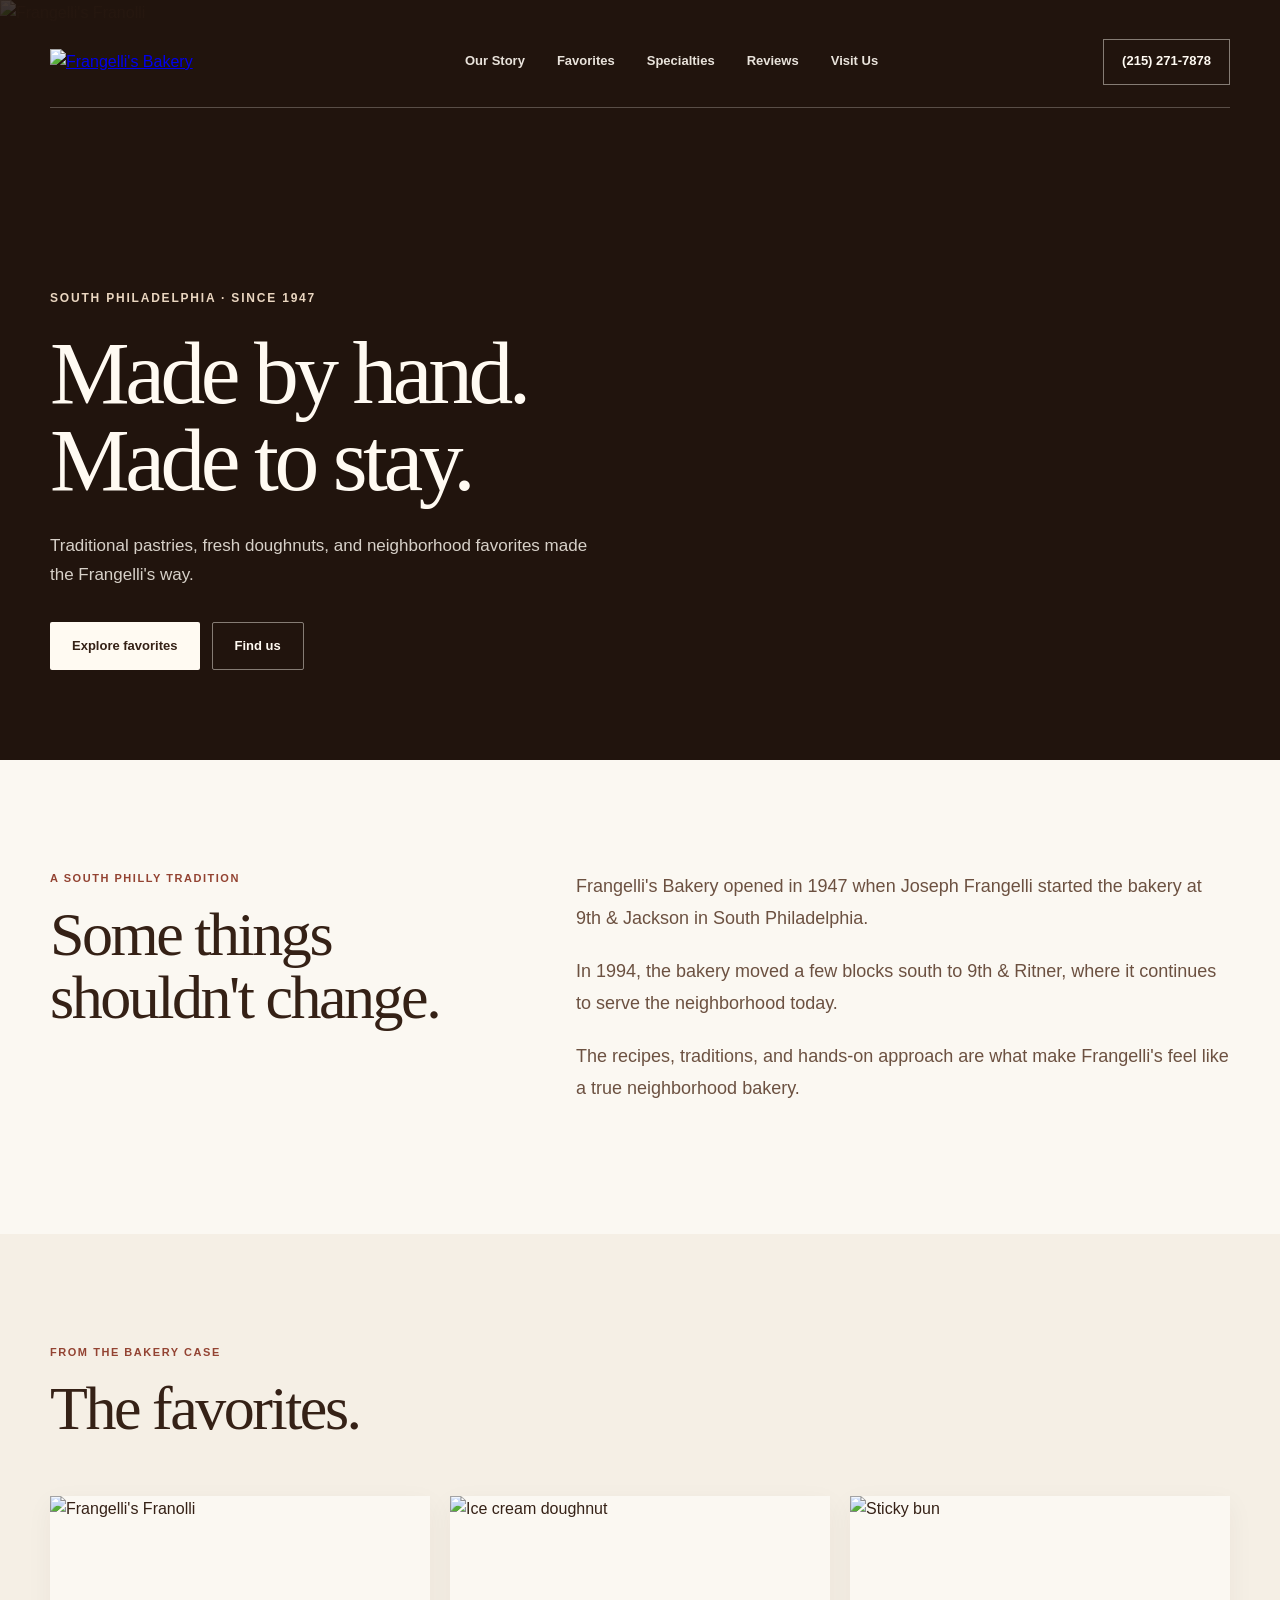
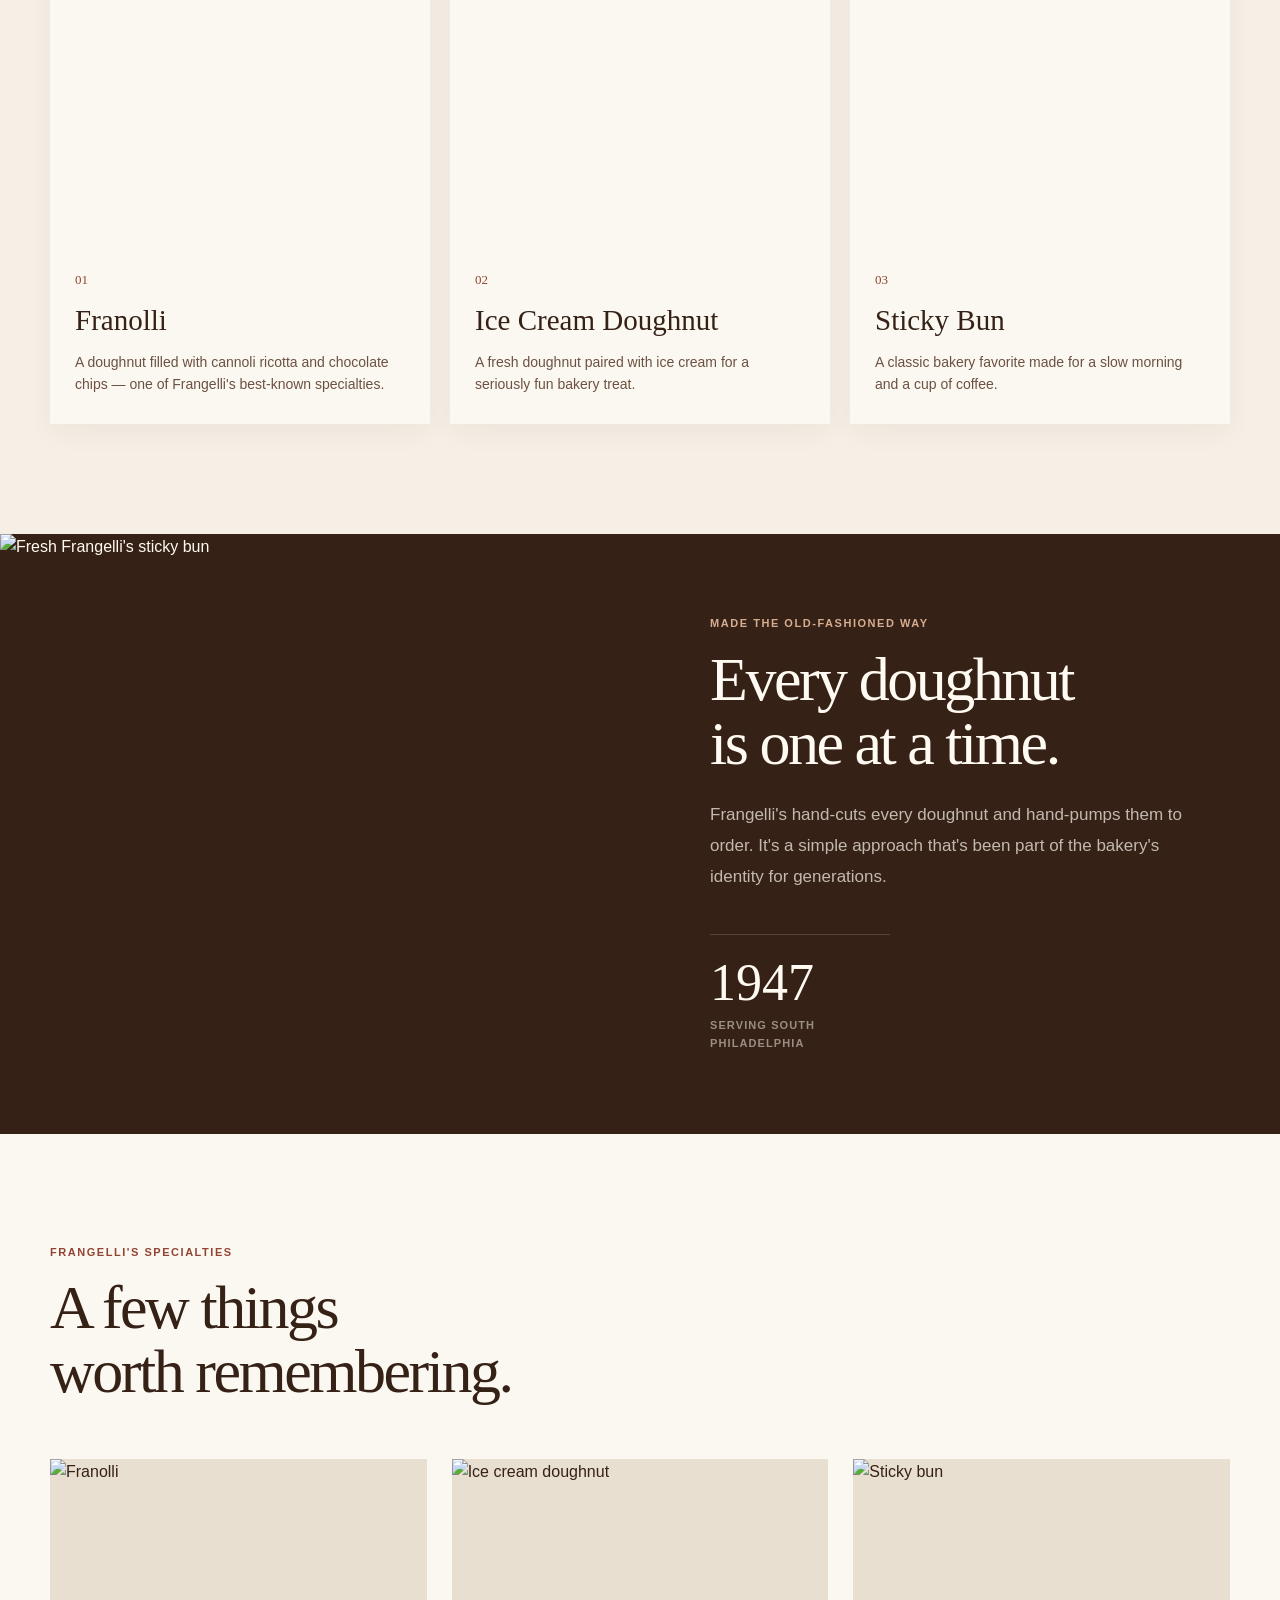
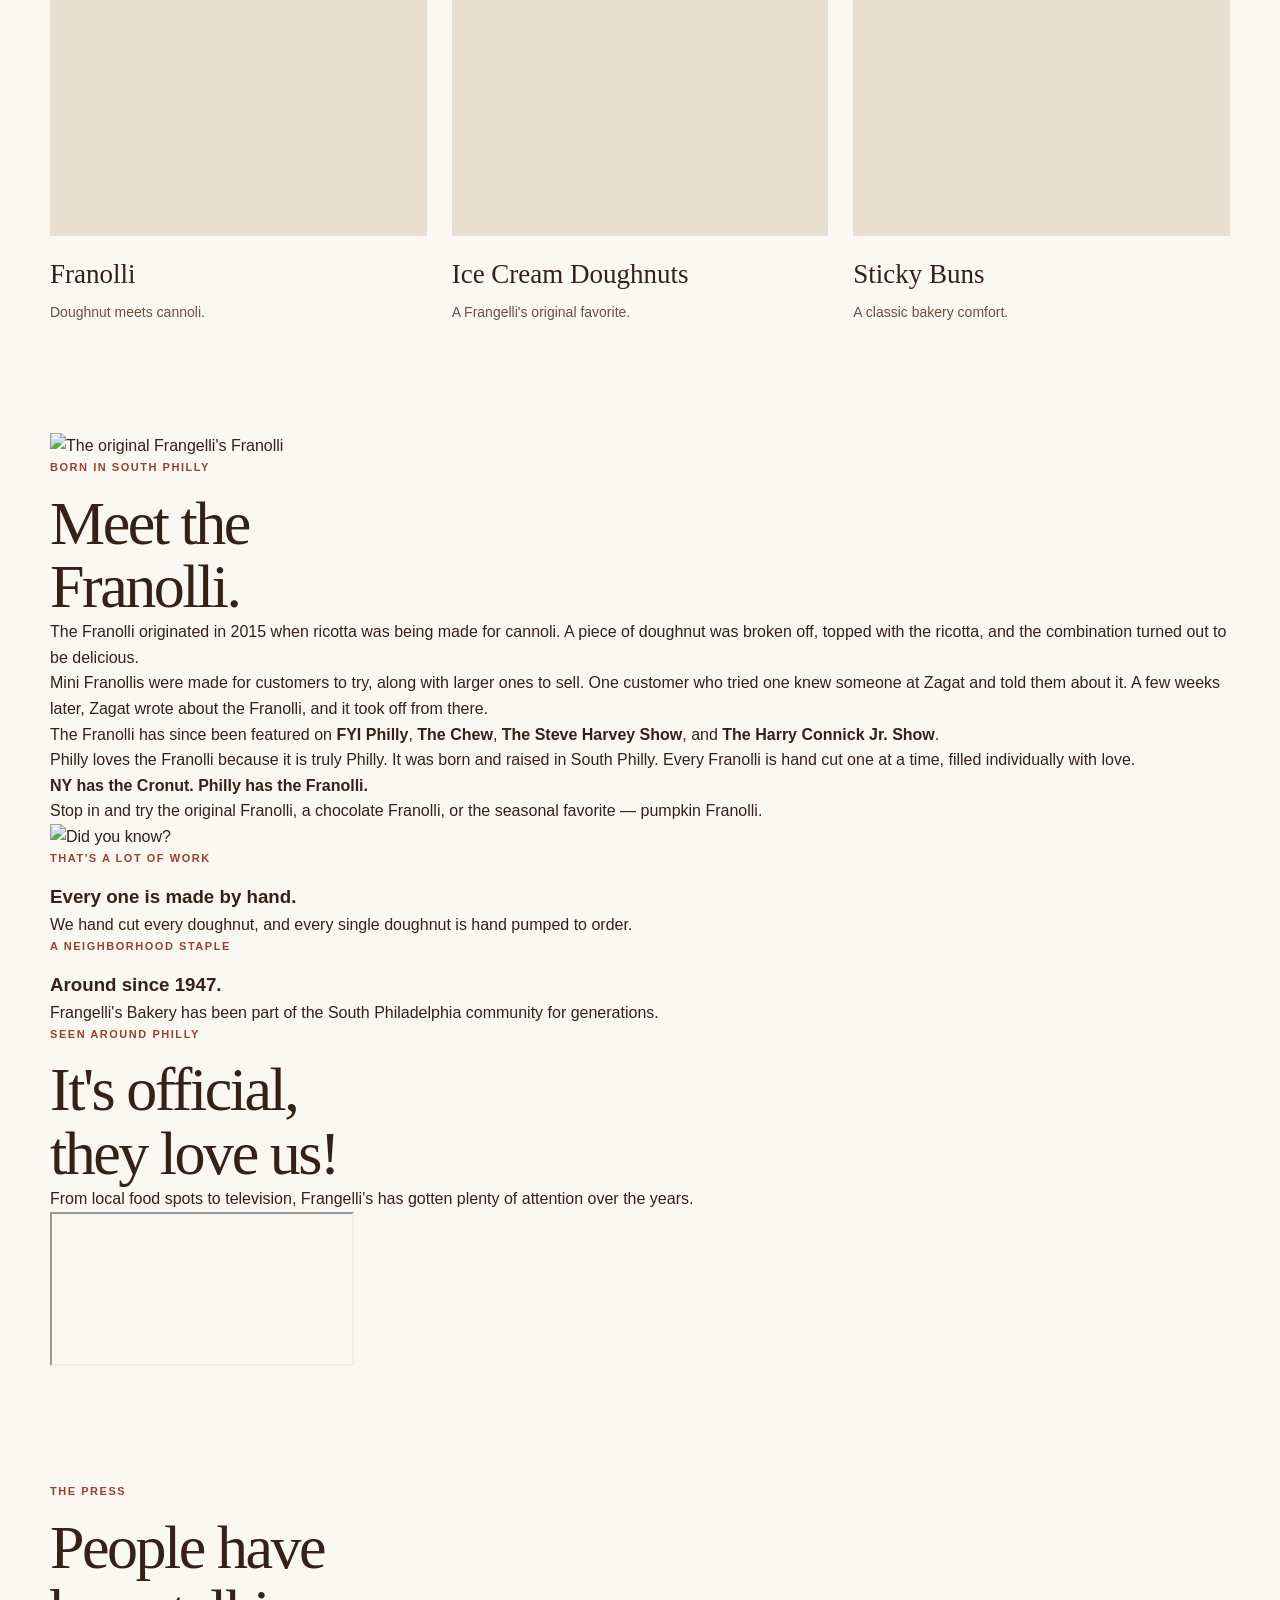
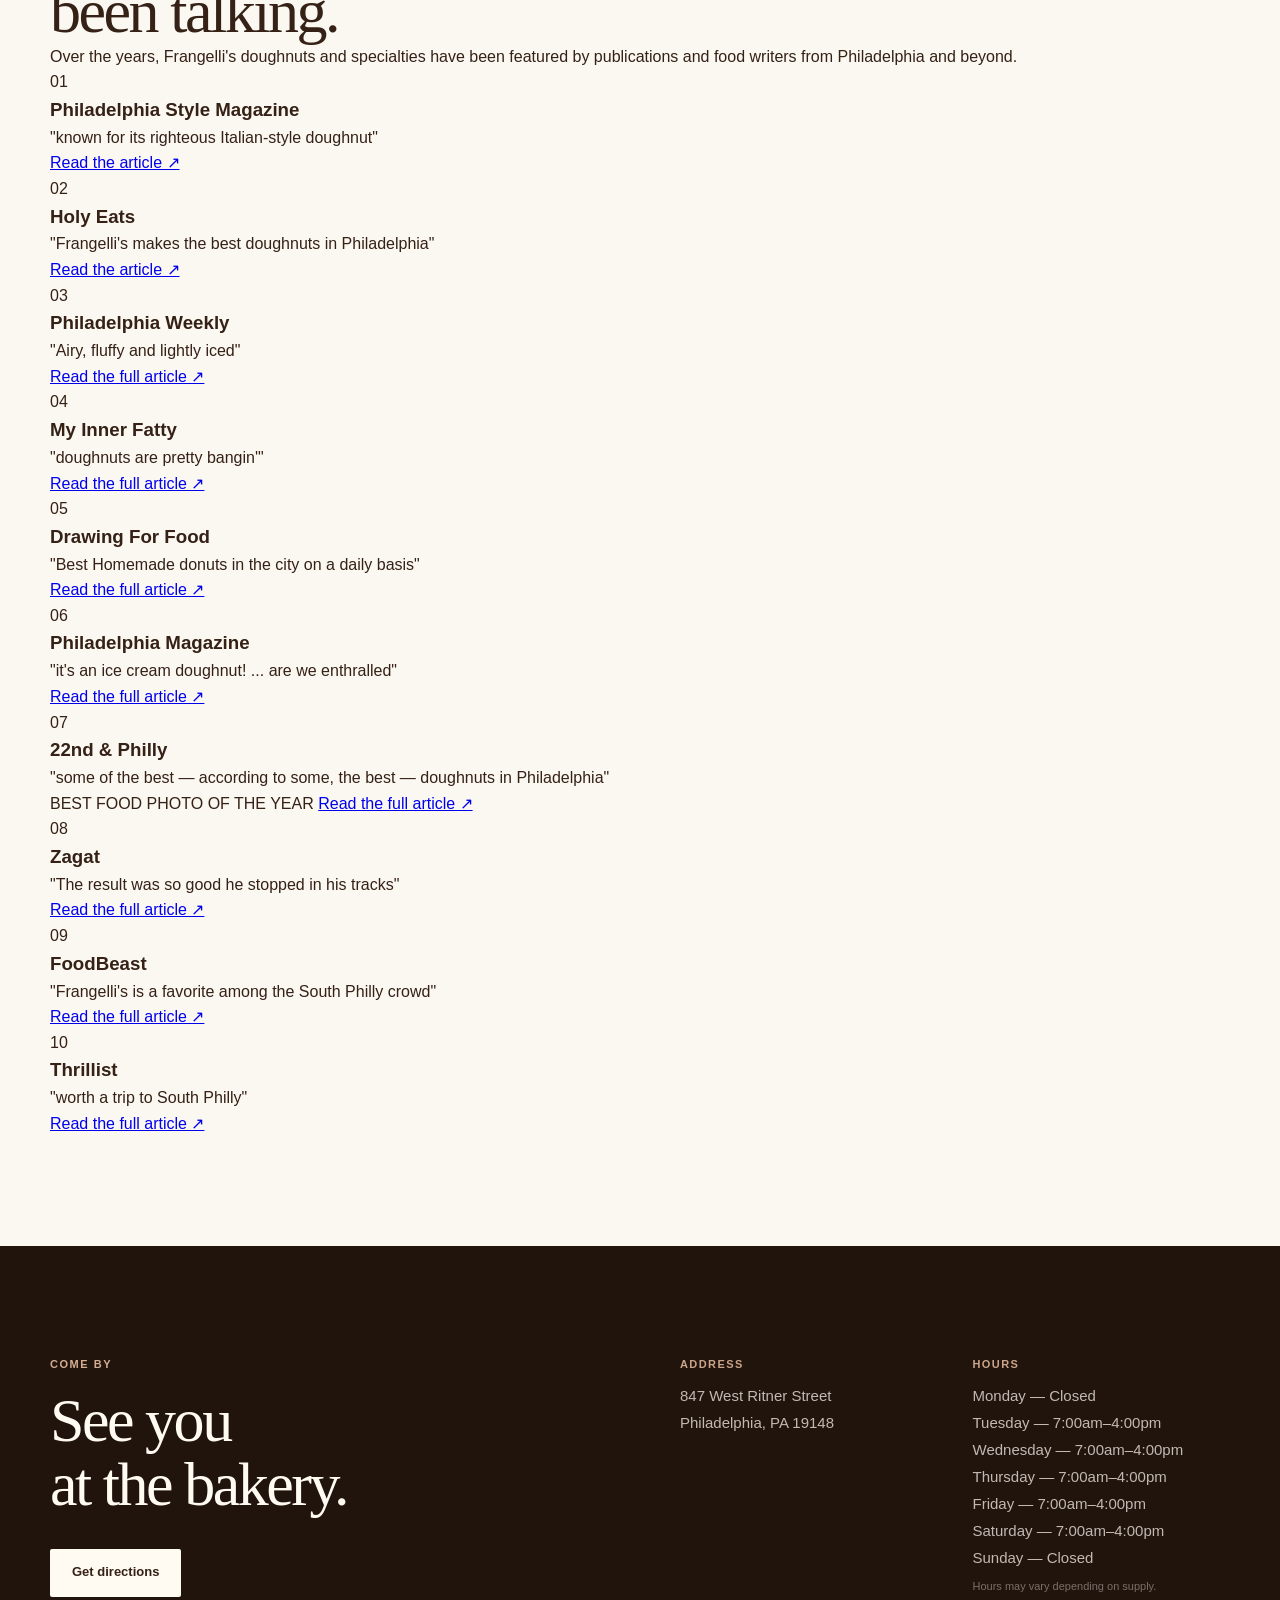
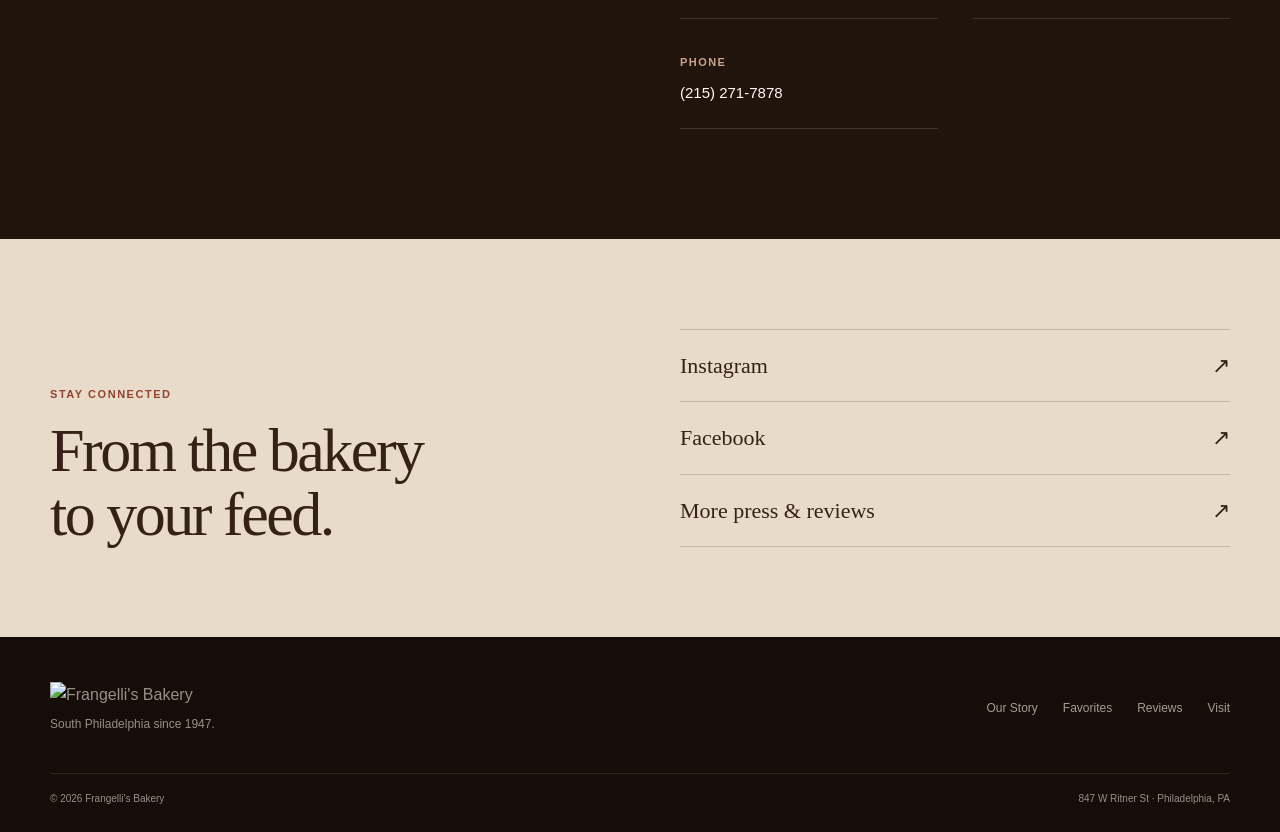
==== commit 7f92eef6: "Update index.html" ====
--- a/index.html
+++ b/index.html
@@ -1,5 +1,6 @@
 <!DOCTYPE html>
 <html lang="en">
+
 <head>
     <meta charset="UTF-8">
     <meta name="viewport" content="width=device-width, initial-scale=1.0">
@@ -14,553 +15,1224 @@
     <link rel="stylesheet" href="style.css">
 </head>
 
+
 <body>
 
+
+<!-- =========================================
+     HEADER
+     ========================================= -->
+
 <header class="site-header">
+
     <div class="header-inner">
 
         <a href="#top" class="logo">
+
             <img
                 src="https://frangellis.com/images/frangellis-logo-clear.png?crc=4238155147"
                 alt="Frangelli's Bakery"
             >
+
         </a>
 
+
         <nav class="main-nav">
+
             <a href="#story">Our Story</a>
             <a href="#favorites">Favorites</a>
             <a href="#specialties">Specialties</a>
+            <a href="#reviews">Reviews</a>
             <a href="#visit">Visit Us</a>
+
         </nav>
 
-        <a class="header-phone" href="tel:2152717878">
+
+        <a
+            class="header-phone"
+            href="tel:2152717878"
+        >
             (215) 271-7878
         </a>
 
     </div>
+
 </header>
 
 
+
 <main id="top">
 
-    <!-- HERO -->
-
-    <section class="hero">
-
-        <img
-            class="hero-image"
-            src="https://frangellis.com/images/franolli.jpg?crc=222367972"
-            alt="Frangelli's Franolli"
-        >
-
-        <div class="hero-overlay"></div>
-
-        <div class="hero-content">
-
-            <span class="eyebrow">
-                SOUTH PHILADELPHIA · SINCE 1947
+
+<!-- =========================================
+     HERO
+     ========================================= -->
+
+<section class="hero">
+
+    <img
+        class="hero-image"
+        src="https://frangellis.com/images/franolli.jpg?crc=222367972"
+        alt="Frangelli's Franolli"
+    >
+
+    <div class="hero-overlay"></div>
+
+
+    <div class="hero-content">
+
+        <span class="eyebrow">
+            SOUTH PHILADELPHIA · SINCE 1947
+        </span>
+
+
+        <h1>
+            Made by hand.<br>
+            Made to stay.
+        </h1>
+
+
+        <p>
+            Traditional pastries, fresh doughnuts, and neighborhood
+            favorites made the Frangelli's way.
+        </p>
+
+
+        <div class="hero-buttons">
+
+            <a
+                href="#favorites"
+                class="button button-primary"
+            >
+                Explore favorites
+            </a>
+
+
+            <a
+                href="#visit"
+                class="button button-secondary"
+            >
+                Find us
+            </a>
+
+        </div>
+
+    </div>
+
+</section>
+
+
+
+<!-- =========================================
+     INTRO
+     ========================================= -->
+
+<section class="section intro">
+
+    <div class="section-inner intro-grid">
+
+        <div>
+
+            <span class="section-label">
+                A South Philly tradition
             </span>
 
-            <h1>
-                Made by hand.<br>
-                Made to stay.
-            </h1>
+
+            <h2 class="section-title">
+                Some things<br>
+                shouldn't change.
+            </h2>
+
+        </div>
+
+
+        <div class="intro-copy">
 
             <p>
-                Traditional pastries, fresh doughnuts, and neighborhood
-                favorites made the Frangelli's way.
+                Frangelli's Bakery opened in 1947 when Joseph Frangelli
+                started the bakery at 9th & Jackson in South Philadelphia.
             </p>
 
-            <div class="hero-buttons">
-
-                <a href="#favorites" class="button button-primary">
-                    Explore favorites
-                </a>
-
-                <a href="#visit" class="button button-secondary">
-                    Find us
-                </a>
+
+            <p>
+                In 1994, the bakery moved a few blocks south to
+                9th & Ritner, where it continues to serve the neighborhood
+                today.
+            </p>
+
+
+            <p>
+                The recipes, traditions, and hands-on approach are what
+                make Frangelli's feel like a true neighborhood bakery.
+            </p>
+
+        </div>
+
+    </div>
+
+</section>
+
+
+
+<!-- =========================================
+     FAVORITES
+     ========================================= -->
+
+<section
+    class="section favorites"
+    id="favorites"
+>
+
+    <div class="section-inner">
+
+        <span class="section-label">
+            From the bakery case
+        </span>
+
+
+        <h2 class="section-title">
+            The favorites.
+        </h2>
+
+
+        <div class="favorite-grid">
+
+
+            <article class="favorite-card">
+
+                <div class="image-frame">
+
+                    <img
+                        class="favorite-image"
+                        src="https://frangellis.com/images/franolli.jpg?crc=222367972"
+                        alt="Frangelli's Franolli"
+                        loading="lazy"
+                    >
+
+                </div>
+
+
+                <div class="favorite-content">
+
+                    <span class="card-number">
+                        01
+                    </span>
+
+
+                    <h3>
+                        Franolli
+                    </h3>
+
+
+                    <p>
+                        A doughnut filled with cannoli ricotta and
+                        chocolate chips — one of Frangelli's
+                        best-known specialties.
+                    </p>
+
+                </div>
+
+            </article>
+
+
+
+            <article class="favorite-card">
+
+                <div class="image-frame">
+
+                    <img
+                        class="favorite-image"
+                        src="https://frangellis.com/images/ice-cream-donut.jpg?crc=4190406333"
+                        alt="Ice cream doughnut"
+                        loading="lazy"
+                    >
+
+                </div>
+
+
+                <div class="favorite-content">
+
+                    <span class="card-number">
+                        02
+                    </span>
+
+
+                    <h3>
+                        Ice Cream Doughnut
+                    </h3>
+
+
+                    <p>
+                        A fresh doughnut paired with ice cream for
+                        a seriously fun bakery treat.
+                    </p>
+
+                </div>
+
+            </article>
+
+
+
+            <article class="favorite-card">
+
+                <div class="image-frame">
+
+                    <img
+                        class="favorite-image"
+                        src="https://frangellis.com/images/sticky-bun.jpg?crc=4190286994"
+                        alt="Sticky bun"
+                        loading="lazy"
+                    >
+
+                </div>
+
+
+                <div class="favorite-content">
+
+                    <span class="card-number">
+                        03
+                    </span>
+
+
+                    <h3>
+                        Sticky Bun
+                    </h3>
+
+
+                    <p>
+                        A classic bakery favorite made for a slow
+                        morning and a cup of coffee.
+                    </p>
+
+                </div>
+
+            </article>
+
+
+        </div>
+
+    </div>
+
+</section>
+
+
+
+<!-- =========================================
+     HANDMADE
+     ========================================= -->
+
+<section class="handmade">
+
+    <div class="handmade-grid">
+
+
+        <div class="handmade-image-wrap">
+
+            <img
+                class="handmade-image"
+                src="https://frangellis.com/images/sticky-bun.jpg?crc=4190286994"
+                alt="Fresh Frangelli's sticky bun"
+                loading="lazy"
+            >
+
+        </div>
+
+
+        <div class="handmade-content">
+
+            <span class="section-label">
+                Made the old-fashioned way
+            </span>
+
+
+            <h2 class="section-title">
+                Every doughnut<br>
+                is one at a time.
+            </h2>
+
+
+            <p>
+                Frangelli's hand-cuts every doughnut and hand-pumps
+                them to order. It's a simple approach that's been
+                part of the bakery's identity for generations.
+            </p>
+
+
+            <div class="stat">
+
+                <span class="stat-number">
+                    1947
+                </span>
+
+                <span class="stat-label">
+                    Serving South Philadelphia
+                </span>
 
             </div>
 
         </div>
 
-    </section>
-
-
-    <!-- INTRO -->
-
-    <section class="section intro">
-
-        <div class="section-inner intro-grid">
-
-            <div>
-                <span class="section-label">
-                    A South Philly tradition
-                </span>
-
-                <h2 class="section-title">
-                    Some things<br>
-                    shouldn't change.
-                </h2>
+    </div>
+
+</section>
+
+
+
+<!-- =========================================
+     SPECIALTIES
+     ========================================= -->
+
+<section
+    class="section specialties"
+    id="specialties"
+>
+
+    <div class="section-inner">
+
+        <span class="section-label">
+            Frangelli's specialties
+        </span>
+
+
+        <h2 class="section-title">
+            A few things<br>
+            worth remembering.
+        </h2>
+
+
+        <div class="specialty-grid">
+
+
+            <article class="specialty-card">
+
+                <div class="specialty-image-wrap">
+
+                    <img
+                        class="specialty-image"
+                        src="https://frangellis.com/images/franolli.jpg?crc=222367972"
+                        alt="Franolli"
+                        loading="lazy"
+                    >
+
+                </div>
+
+
+                <h3>
+                    Franolli
+                </h3>
+
+
+                <p>
+                    Doughnut meets cannoli.
+                </p>
+
+            </article>
+
+
+
+            <article class="specialty-card">
+
+                <div class="specialty-image-wrap">
+
+                    <img
+                        class="specialty-image"
+                        src="https://frangellis.com/images/ice-cream-donut.jpg?crc=4190406333"
+                        alt="Ice cream doughnut"
+                        loading="lazy"
+                    >
+
+                </div>
+
+
+                <h3>
+                    Ice Cream Doughnuts
+                </h3>
+
+
+                <p>
+                    A Frangelli's original favorite.
+                </p>
+
+            </article>
+
+
+
+            <article class="specialty-card">
+
+                <div class="specialty-image-wrap">
+
+                    <img
+                        class="specialty-image"
+                        src="https://frangellis.com/images/sticky-bun.jpg?crc=4190286994"
+                        alt="Sticky bun"
+                        loading="lazy"
+                    >
+
+                </div>
+
+
+                <h3>
+                    Sticky Buns
+                </h3>
+
+
+                <p>
+                    A classic bakery comfort.
+                </p>
+
+            </article>
+
+
+        </div>
+
+    </div>
+
+</section>
+
+
+
+<!-- =========================================
+     FRANOLLI STORY
+     ========================================= -->
+
+<section class="franolli-section">
+
+    <div class="section-inner franolli-grid">
+
+
+        <div class="franolli-image-wrap">
+
+            <img
+                src="https://frangellis.com/images/franolli-sio-web.png?crc=3968329548"
+                alt="The original Frangelli's Franolli"
+                class="franolli-image"
+                loading="lazy"
+            >
+
+        </div>
+
+
+        <div class="franolli-content">
+
+            <span class="section-label">
+                Born in South Philly
+            </span>
+
+
+            <h2 class="section-title">
+                Meet the<br>
+                Franolli.
+            </h2>
+
+
+            <p class="franolli-lead">
+                The Franolli originated in 2015 when ricotta was being
+                made for cannoli. A piece of doughnut was broken off,
+                topped with the ricotta, and the combination turned out
+                to be delicious.
+            </p>
+
+
+            <p>
+                Mini Franollis were made for customers to try, along
+                with larger ones to sell. One customer who tried one
+                knew someone at Zagat and told them about it. A few
+                weeks later, Zagat wrote about the Franolli, and it
+                took off from there.
+            </p>
+
+
+            <p>
+                The Franolli has since been featured on
+                <strong>FYI Philly</strong>,
+                <strong>The Chew</strong>,
+                <strong>The Steve Harvey Show</strong>, and
+                <strong>The Harry Connick Jr. Show</strong>.
+            </p>
+
+
+            <div class="franolli-quote">
+
+                <p>
+                    Philly loves the Franolli because it is truly Philly.
+                    It was born and raised in South Philly. Every Franolli
+                    is hand cut one at a time, filled individually with love.
+                </p>
+
+
+                <strong>
+                    NY has the Cronut. Philly has the Franolli.
+                </strong>
+
             </div>
 
-            <div class="intro-copy">
-
-                <p>
-                    Frangelli's Bakery opened in 1947 when Joseph Frangelli
-                    started the bakery at 9th & Jackson in South Philadelphia.
-                </p>
-
-                <p>
-                    In 1994, the bakery moved a few blocks south to
-                    9th & Ritner, where it continues to serve the neighborhood
-                    today.
-                </p>
-
-                <p>
-                    The recipes, traditions, and hands-on approach are what
-                    make Frangelli's feel like a true neighborhood bakery.
-                </p>
-
-            </div>
-
-        </div>
-
-    </section>
-
-
-    <!-- FAVORITES -->
-
-    <section class="section favorites" id="favorites">
-
-        <div class="section-inner">
+
+            <p>
+                Stop in and try the original Franolli, a chocolate
+                Franolli, or the seasonal favorite — pumpkin Franolli.
+            </p>
+
+        </div>
+
+    </div>
+
+
+
+    <!-- FRANOLLI FACTS -->
+
+    <div class="section-inner franolli-facts">
+
+
+        <div class="fact-image-wrap">
+
+            <img
+                src="https://frangellis.com/images/u751-5.png?crc=4219086227"
+                alt="Did you know?"
+                class="fact-image"
+                loading="lazy"
+            >
+
+        </div>
+
+
+        <div class="fact-card">
 
             <span class="section-label">
-                From the bakery case
+                That's a lot of work
             </span>
 
+
+            <h3>
+                Every one is made by hand.
+            </h3>
+
+
+            <p>
+                We hand cut every doughnut, and every single doughnut
+                is hand pumped to order.
+            </p>
+
+        </div>
+
+
+        <div class="fact-card">
+
+            <span class="section-label">
+                A neighborhood staple
+            </span>
+
+
+            <h3>
+                Around since 1947.
+            </h3>
+
+
+            <p>
+                Frangelli's Bakery has been part of the South Philadelphia
+                community for generations.
+            </p>
+
+        </div>
+
+
+    </div>
+
+</section>
+
+
+
+<!-- =========================================
+     ITS OFFICIAL
+     ========================================= -->
+
+<section class="official-section">
+
+    <div class="section-inner">
+
+
+        <div class="official-heading">
+
+            <span class="section-label">
+                Seen around Philly
+            </span>
+
+
             <h2 class="section-title">
-                The favorites.
+                It's official,<br>
+                they love us!
             </h2>
 
-            <div class="favorite-grid">
-
-                <article class="favorite-card">
-
-                    <div class="image-frame">
-                        <img
-                            class="favorite-image"
-                            src="https://frangellis.com/images/franolli.jpg?crc=222367972"
-                            alt="Frangelli's Franolli"
-                            loading="lazy"
-                        >
-                    </div>
-
-                    <div class="favorite-content">
-
-                        <span class="card-number">01</span>
-
-                        <h3>Franolli</h3>
-
-                        <p>
-                            A doughnut filled with cannoli ricotta and
-                            chocolate chips — one of Frangelli's best-known
-                            specialties.
-                        </p>
-
-                    </div>
-
-                </article>
-
-
-                <article class="favorite-card">
-
-                    <div class="image-frame">
-                        <img
-                            class="favorite-image"
-                            src="https://frangellis.com/images/ice-cream-donut.jpg?crc=4190406333"
-                            alt="Ice cream doughnut"
-                            loading="lazy"
-                        >
-                    </div>
-
-                    <div class="favorite-content">
-
-                        <span class="card-number">02</span>
-
-                        <h3>Ice Cream Doughnut</h3>
-
-                        <p>
-                            A fresh doughnut paired with ice cream for a
-                            seriously fun bakery treat.
-                        </p>
-
-                    </div>
-
-                </article>
-
-
-                <article class="favorite-card">
-
-                    <div class="image-frame">
-                        <img
-                            class="favorite-image"
-                            src="https://frangellis.com/images/sticky-bun.jpg?crc=4190286994"
-                            alt="Sticky bun"
-                            loading="lazy"
-                        >
-                    </div>
-
-                    <div class="favorite-content">
-
-                        <span class="card-number">03</span>
-
-                        <h3>Sticky Bun</h3>
-
-                        <p>
-                            A classic bakery favorite made for a slow morning
-                            and a cup of coffee.
-                        </p>
-
-                    </div>
-
-                </article>
-
-            </div>
-
-        </div>
-
-    </section>
-
-
-    <!-- HANDMADE -->
-
-    <section class="handmade">
-
-        <div class="handmade-grid">
-
-            <div class="handmade-image-wrap">
-
-                <img
-                    class="handmade-image"
-                    src="https://frangellis.com/images/sticky-bun.jpg?crc=4190286994"
-                    alt="Fresh Frangelli's sticky bun"
-                    loading="lazy"
-                >
-
-            </div>
-
-            <div class="handmade-content">
-
-                <span class="section-label">
-                    Made the old-fashioned way
-                </span>
-
-                <h2 class="section-title">
-                    Every doughnut<br>
-                    is one at a time.
-                </h2>
-
-                <p>
-                    Frangelli's hand-cuts every doughnut and hand-pumps them
-                    to order. It's a simple approach that's been part of
-                    the bakery's identity for generations.
-                </p>
-
-                <div class="stat">
-
-                    <span class="stat-number">
-                        1947
-                    </span>
-
-                    <span class="stat-label">
-                        Serving South Philadelphia
-                    </span>
-
-                </div>
-
-            </div>
-
-        </div>
-
-    </section>
-
-
-    <!-- SPECIALTIES -->
-
-    <section class="section specialties" id="specialties">
-
-        <div class="section-inner">
+
+            <p>
+                From local food spots to television, Frangelli's has
+                gotten plenty of attention over the years.
+            </p>
+
+        </div>
+
+
+        <div class="video-wrapper">
+
+            <iframe
+                src="https://www.youtube.com/embed/REbc7aK86PY?start=46"
+                title="Frangelli's Bakery feature"
+                loading="lazy"
+                allow="accelerometer; autoplay; clipboard-write; encrypted-media; gyroscope; picture-in-picture; web-share"
+                allowfullscreen
+            ></iframe>
+
+        </div>
+
+
+    </div>
+
+</section>
+
+
+
+<!-- =========================================
+     REVIEWS / PRESS
+     ========================================= -->
+
+<section
+    class="section reviews-section"
+    id="reviews"
+>
+
+    <div class="section-inner">
+
+        <div class="reviews-heading">
 
             <span class="section-label">
-                Frangelli's specialties
+                The press
             </span>
 
+
             <h2 class="section-title">
-                A few things<br>
-                worth remembering.
+                People have<br>
+                been talking.
             </h2>
 
-            <div class="specialty-grid">
-
-                <article class="specialty-card">
-
-                    <div class="specialty-image-wrap">
-                        <img
-                            class="specialty-image"
-                            src="https://frangellis.com/images/franolli.jpg?crc=222367972"
-                            alt="Franolli"
-                            loading="lazy"
-                        >
-                    </div>
-
-                    <h3>Franolli</h3>
-
-                    <p>
-                        Doughnut meets cannoli.
-                    </p>
-
-                </article>
-
-
-                <article class="specialty-card">
-
-                    <div class="specialty-image-wrap">
-                        <img
-                            class="specialty-image"
-                            src="https://frangellis.com/images/ice-cream-donut.jpg?crc=4190406333"
-                            alt="Ice cream doughnut"
-                            loading="lazy"
-                        >
-                    </div>
-
-                    <h3>Ice Cream Doughnuts</h3>
-
-                    <p>
-                        A Frangelli's original favorite.
-                    </p>
-
-                </article>
-
-
-                <article class="specialty-card">
-
-                    <div class="specialty-image-wrap">
-                        <img
-                            class="specialty-image"
-                            src="https://frangellis.com/images/sticky-bun.jpg?crc=4190286994"
-                            alt="Sticky bun"
-                            loading="lazy"
-                        >
-                    </div>
-
-                    <h3>Sticky Buns</h3>
-
-                    <p>
-                        A classic bakery comfort.
-                    </p>
-
-                </article>
-
-            </div>
-
-        </div>
-
-    </section>
-
-
-    <!-- STORY -->
-
-    <section class="section story" id="story">
-
-        <div class="section-inner story-grid">
-
-            <div>
-                <span class="section-label">
-                    Our story
-                </span>
-
-                <div class="story-year">
-                    1947
-                </div>
-            </div>
-
-            <div class="story-copy">
-
-                <h2 class="section-title">
-                    A bakery built<br>
-                    around tradition.
-                </h2>
-
-                <p>
-                    Joseph Frangelli opened Frangelli's Bakery in South
-                    Philadelphia in 1947 at 9th & Jackson.
-                </p>
-
-                <p>
-                    Nearly five decades later, the bakery moved to its
-                    current home at 9th & Ritner in 1994.
-                </p>
-
-                <p>
-                    Today, Frangelli's continues the tradition with
-                    doughnuts, cakes, cookies, pastries and the neighborhood
-                    specialties that have made the bakery a South Philly
-                    staple.
-                </p>
-
-            </div>
-
-        </div>
-
-    </section>
-
-
-    <!-- VISIT -->
-
-    <section class="section visit" id="visit">
-
-        <div class="section-inner visit-grid">
-
-            <div>
-
-                <span class="section-label">
-                    Come by
-                </span>
-
-                <h2 class="section-title">
-                    See you<br>
-                    at the bakery.
-                </h2>
+
+            <p>
+                Over the years, Frangelli's doughnuts and specialties
+                have been featured by publications and food writers
+                from Philadelphia and beyond.
+            </p>
+
+        </div>
+
+
+        <div class="reviews-grid">
+
+
+            <!-- 01 -->
+
+            <article class="review-card">
+
+                <span class="review-number">
+                    01
+                </span>
+
+
+                <h3>
+                    Philadelphia Style Magazine
+                </h3>
+
+
+                <blockquote>
+                    "known for its righteous Italian-style doughnut"
+                </blockquote>
+
 
                 <a
-                    class="button button-primary visit-button"
-                    href="https://www.google.com/maps/search/?api=1&query=847+West+Ritner+Street+Philadelphia+PA+19148"
+                    href="http://phillystylemag.com/dining/articles/10-tastes-of-the-fall?page=2"
                     target="_blank"
                     rel="noopener noreferrer"
                 >
-                    Get directions
+                    Read the article ↗
                 </a>
 
-            </div>
-
-
-            <div class="visit-info">
-
-                <div class="info-block">
-
-                    <span class="info-label">
-                        Address
-                    </span>
-
-                    <p>
-                        847 West Ritner Street<br>
-                        Philadelphia, PA 19148
-                    </p>
-
-                </div>
-
-
-                <div class="info-block">
-
-                    <span class="info-label">
-                        Hours
-                    </span>
-
-                    <p>
-                        Monday — Closed<br>
-                        Tuesday — 7:00am–4:00pm<br>
-                        Wednesday — 7:00am–4:00pm<br>
-                        Thursday — 7:00am–4:00pm<br>
-                        Friday — 7:00am–4:00pm<br>
-                        Saturday — 7:00am–4:00pm<br>
-                        Sunday — Closed
-                    </p>
-
-                    <small>
-                        Hours may vary depending on supply.
-                    </small>
-
-                </div>
-
-
-                <div class="info-block">
-
-                    <span class="info-label">
-                        Phone
-                    </span>
-
-                    <p>
-                        <a href="tel:2152717878">
-                            (215) 271-7878
-                        </a>
-                    </p>
-
-                </div>
-
-            </div>
-
-        </div>
-
-    </section>
-
-
-    <!-- SOCIAL -->
-
-    <section class="social-section">
-
-        <div class="section-inner social-inner">
-
-            <div>
-
-                <span class="section-label">
-                    Follow Frangelli's
-                </span>
-
-                <h2 class="section-title">
-                    From the bakery<br>
-                    to your feed.
-                </h2>
-
-            </div>
-
-            <div class="social-links">
+            </article>
+
+
+
+            <!-- 02 -->
+
+            <article class="review-card">
+
+                <span class="review-number">
+                    02
+                </span>
+
+
+                <h3>
+                    Holy Eats
+                </h3>
+
+
+                <blockquote>
+                    "Frangelli's makes the best doughnuts in Philadelphia"
+                </blockquote>
+
 
                 <a
-                    href="https://www.instagram.com/frangellisbakery/"
+                    href="http://www.hollyeats.com/FrangellisBakery.htm"
                     target="_blank"
                     rel="noopener noreferrer"
-                    class="social-link"
                 >
-                    Instagram
-                    <span>↗</span>
+                    Read the article ↗
                 </a>
 
+            </article>
+
+
+
+            <!-- 03 -->
+
+            <article class="review-card">
+
+                <span class="review-number">
+                    03
+                </span>
+
+
+                <h3>
+                    Philadelphia Weekly
+                </h3>
+
+
+                <blockquote>
+                    "Airy, fluffy and lightly iced"
+                </blockquote>
+
+
                 <a
-                    href="https://www.facebook.com/frangellisbakery/"
+                    href="http://www.philadelphiaweekly.com/food/frangellis_bakery-38400164.html"
                     target="_blank"
                     rel="noopener noreferrer"
-                    class="social-link"
                 >
-                    Facebook
-                    <span>↗</span>
+                    Read the full article ↗
                 </a>
 
+            </article>
+
+
+
+            <!-- 04 -->
+
+            <article class="review-card">
+
+                <span class="review-number">
+                    04
+                </span>
+
+
+                <h3>
+                    My Inner Fatty
+                </h3>
+
+
+                <blockquote>
+                    "doughnuts are pretty bangin'"
+                </blockquote>
+
+
+                <a
+                    href="http://www.myinnerfatty.com/2011/05/ice-cream-doughnuts-and-eclairs.html"
+                    target="_blank"
+                    rel="noopener noreferrer"
+                >
+                    Read the full article ↗
+                </a>
+
+            </article>
+
+
+
+            <!-- 05 -->
+
+            <article class="review-card">
+
+                <span class="review-number">
+                    05
+                </span>
+
+
+                <h3>
+                    Drawing For Food
+                </h3>
+
+
+                <blockquote>
+                    "Best Homemade donuts in the city on a daily basis"
+                </blockquote>
+
+
+                <a
+                    href="http://drawingforfood.blogspot.com/2008/04/frangellis-bakery.html"
+                    target="_blank"
+                    rel="noopener noreferrer"
+                >
+                    Read the full article ↗
+                </a>
+
+            </article>
+
+
+
+            <!-- 06 -->
+
+            <article class="review-card">
+
+                <span class="review-number">
+                    06
+                </span>
+
+
+                <h3>
+                    Philadelphia Magazine
+                </h3>
+
+
+                <blockquote>
+                    "it's an ice cream doughnut! ... are we enthralled"
+                </blockquote>
+
+
+                <a
+                    href="http://www.phillymag.com/tag/frangellis/"
+                    target="_blank"
+                    rel="noopener noreferrer"
+                >
+                    Read the full article ↗
+                </a>
+
+            </article>
+
+
+
+            <!-- 07 -->
+
+            <article class="review-card">
+
+                <span class="review-number">
+                    07
+                </span>
+
+
+                <h3>
+                    22nd &amp; Philly
+                </h3>
+
+
+                <blockquote>
+                    "some of the best — according to some, the best —
+                    doughnuts in Philadelphia"
+                </blockquote>
+
+
+                <span class="review-award">
+                    BEST FOOD PHOTO OF THE YEAR
+                </span>
+
+
+                <a
+                    href="http://www.22ndandphilly.com/2014/06/Cronut-Philadelphia-Donnoli-Franolli.html"
+                    target="_blank"
+                    rel="noopener noreferrer"
+                >
+                    Read the full article ↗
+                </a>
+
+            </article>
+
+
+
+            <!-- 08 -->
+
+            <article class="review-card">
+
+                <span class="review-number">
+                    08
+                </span>
+
+
+                <h3>
+                    Zagat
+                </h3>
+
+
+                <blockquote>
+                    "The result was so good he stopped in his tracks"
+                </blockquote>
+
+
+                <a
+                    href="https://www.zagat.com/b/philadelphia/donut-cannoli-dannoli-at-frangellis-in-south-philly"
+                    target="_blank"
+                    rel="noopener noreferrer"
+                >
+                    Read the full article ↗
+                </a>
+
+            </article>
+
+
+
+            <!-- 09 -->
+
+            <article class="review-card">
+
+                <span class="review-number">
+                    09
+                </span>
+
+
+                <h3>
+                    FoodBeast
+                </h3>
+
+
+                <blockquote>
+                    "Frangelli's is a favorite among the South Philly crowd"
+                </blockquote>
+
+
+                <a
+                    href="http://www.foodbeast.com/news/donnoli/"
+                    target="_blank"
+                    rel="noopener noreferrer"
+                >
+                    Read the full article ↗
+                </a>
+
+            </article>
+
+
+
+            <!-- 10 -->
+
+            <article class="review-card">
+
+                <span class="review-number">
+                    10
+                </span>
+
+
+                <h3>
+                    Thrillist
+                </h3>
+
+
+                <blockquote>
+                    "worth a trip to South Philly"
+                </blockquote>
+
+
+                <a
+                    href="http://www.thrillist.com/eat/philadelphia/south-philadelphia/donnoli-donut-cannoli-hybrid-frangelli-s-bakery"
+                    target="_blank"
+                    rel="noopener noreferrer"
+                >
+                    Read the full article ↗
+                </a>
+
+            </article>
+
+
+        </div>
+
+    </div>
+
+</section>
+
+
+
+<!-- =========================================
+     VISIT
+     ========================================= -->
+
+<section
+    class="section visit"
+    id="visit"
+>
+
+    <div class="section-inner visit-grid">
+
+
+        <div>
+
+            <span class="section-label">
+                Come by
+            </span>
+
+
+            <h2 class="section-title">
+                See you<br>
+                at the bakery.
+            </h2>
+
+
+            <a
+                class="button button-primary visit-button"
+                href="https://www.google.com/maps/search/?api=1&query=847+West+Ritner+Street+Philadelphia+PA+19148"
+                target="_blank"
+                rel="noopener noreferrer"
+            >
+                Get directions
+            </a>
+
+        </div>
+
+
+        <div class="visit-info">
+
+
+            <div class="info-block">
+
+                <span class="info-label">
+                    Address
+                </span>
+
+
+                <p>
+                    847 West Ritner Street<br>
+                    Philadelphia, PA 19148
+                </p>
+
             </div>
 
-        </div>
-
-    </section>
+
+            <div class="info-block">
+
+                <span class="info-label">
+                    Hours
+                </span>
+
+
+                <p>
+                    Monday — Closed<br>
+                    Tuesday — 7:00am–4:00pm<br>
+                    Wednesday — 7:00am–4:00pm<br>
+                    Thursday — 7:00am–4:00pm<br>
+                    Friday — 7:00am–4:00pm<br>
+                    Saturday — 7:00am–4:00pm<br>
+                    Sunday — Closed
+                </p>
+
+
+                <small>
+                    Hours may vary depending on supply.
+                </small>
+
+            </div>
+
+
+            <div class="info-block">
+
+                <span class="info-label">
+                    Phone
+                </span>
+
+
+                <p>
+                    <a href="tel:2152717878">
+                        (215) 271-7878
+                    </a>
+                </p>
+
+            </div>
+
+
+        </div>
+
+    </div>
+
+</section>
+
+
+
+<!-- =========================================
+     SOCIAL
+     ========================================= -->
+
+<section class="social-section">
+
+    <div class="section-inner social-inner">
+
+
+        <div>
+
+            <span class="section-label">
+                Stay connected
+            </span>
+
+
+            <h2 class="section-title">
+                From the bakery<br>
+                to your feed.
+            </h2>
+
+        </div>
+
+
+        <div class="social-links">
+
+            <a
+                href="https://www.instagram.com/frangellisbakery/"
+                target="_blank"
+                rel="noopener noreferrer"
+                class="social-link"
+            >
+                Instagram
+
+                <span>↗</span>
+            </a>
+
+
+            <a
+                href="https://www.facebook.com/frangellisbakery/"
+                target="_blank"
+                rel="noopener noreferrer"
+                class="social-link"
+            >
+                Facebook
+
+                <span>↗</span>
+            </a>
+
+
+            <a
+                href="https://frangellis.com/reviews.html"
+                target="_blank"
+                rel="noopener noreferrer"
+                class="social-link"
+            >
+                More press &amp; reviews
+
+                <span>↗</span>
+            </a>
+
+        </div>
+
+    </div>
+
+</section>
+
 
 </main>
 
 
-<!-- FOOTER -->
+
+<!-- =========================================
+     FOOTER
+     ========================================= -->
 
 <footer class="site-footer">
 
     <div class="footer-inner">
+
 
         <div class="footer-brand">
 
@@ -569,21 +1241,36 @@
                 alt="Frangelli's Bakery"
             >
 
+
             <p>
                 South Philadelphia since 1947.
             </p>
 
         </div>
 
+
         <div class="footer-links">
 
-            <a href="#story">Our Story</a>
-            <a href="#favorites">Favorites</a>
-            <a href="#visit">Visit</a>
-
-        </div>
-
-    </div>
+            <a href="#story">
+                Our Story
+            </a>
+
+            <a href="#favorites">
+                Favorites
+            </a>
+
+            <a href="#reviews">
+                Reviews
+            </a>
+
+            <a href="#visit">
+                Visit
+            </a>
+
+        </div>
+
+    </div>
+
 
     <div class="footer-bottom">
 
@@ -591,6 +1278,7 @@
             © 2026 Frangelli's Bakery
         </span>
 
+
         <span>
             847 W Ritner St · Philadelphia, PA
         </span>
@@ -599,5 +1287,6 @@
 
 </footer>
 
+
 </body>
 </html>
--- a/style.css
+++ b/style.css
@@ -1,33 +1,22 @@
-/* =========================================
-   FRANGELLI'S BAKERY
-   Warm / Cozy / South Philly
-   ========================================= */
-
 :root {
-    --cream: #f4eadb;
-    --cream-light: #fbf6ed;
-    --cream-dark: #e6d6c1;
-
-    --paper: #fffaf2;
-
-    --brown: #382319;
-    --brown-dark: #24150e;
-    --brown-light: #745b49;
-
-    --red: #934735;
+    --cream: #f5efe5;
+    --cream-light: #fbf8f2;
+    --cream-dark: #e9dfd0;
+
+    --brown: #352116;
+    --brown-light: #6c5141;
+    --brown-dark: #21140d;
+
+    --red: #934332;
     --red-dark: #713326;
 
-    --gold: #b98a55;
-
-    --line: rgba(56, 35, 25, 0.16);
+    --white: #fffaf2;
 
     --max-width: 1180px;
 }
 
 
-/* =========================================
-   RESET
-   ========================================= */
+/* RESET */
 
 * {
     box-sizing: border-box;
@@ -56,29 +45,17 @@
     max-width: 100%;
 }
 
-a {
-    color: inherit;
-}
-
-button,
-a {
-    -webkit-tap-highlight-color: transparent;
-}
-
-
-/* =========================================
-   HEADER
-   ========================================= */
+
+/* HEADER */
 
 .site-header {
     position: absolute;
-
     top: 0;
     left: 0;
 
     width: 100%;
 
-    z-index: 20;
+    z-index: 10;
 
     padding: 16px 0;
 }
@@ -89,7 +66,7 @@
         calc(100% - 48px)
     );
 
-    min-height: 92px;
+    height: 92px;
 
     margin: 0 auto;
 
@@ -105,17 +82,16 @@
 }
 
 
-/* LOGO FIX */
+/* LOGO — FIXED */
 
 .logo {
     display: flex;
     align-items: center;
-    justify-content: flex-start;
-
-    width: 185px;
+
+    width: 190px;
     height: 92px;
 
-    flex: 0 0 185px;
+    flex-shrink: 0;
 
     overflow: visible;
 }
@@ -132,15 +108,13 @@
 }
 
 
-/* =========================================
-   NAV
-   ========================================= */
+/* NAV */
 
 .main-nav {
     display: flex;
     align-items: center;
 
-    gap: 34px;
+    gap: 32px;
 }
 
 .main-nav a {
@@ -152,10 +126,6 @@
 
     font-size: 13px;
     font-weight: 600;
-
-    letter-spacing: 0.02em;
-
-    transition: color 0.2s ease;
 }
 
 .main-nav a::after {
@@ -164,18 +134,14 @@
     position: absolute;
 
     left: 0;
-    bottom: -8px;
+    bottom: -7px;
 
     width: 0;
     height: 1px;
 
-    background: #fffaf2;
-
-    transition: width 0.25s ease;
-}
-
-.main-nav a:hover {
-    color: #fff;
+    background: var(--white);
+
+    transition: width 0.2s ease;
 }
 
 .main-nav a:hover::after {
@@ -186,39 +152,35 @@
 /* PHONE */
 
 .header-phone {
-    display: inline-flex;
+    display: flex;
     align-items: center;
     justify-content: center;
 
-    min-height: 46px;
-
-    padding: 0 19px;
+    height: 46px;
+
+    padding: 0 18px;
 
     border:
         1px solid
         rgba(255, 250, 242, 0.45);
 
-    color: #fffaf2;
+    color: var(--white);
 
     text-decoration: none;
 
     font-size: 13px;
     font-weight: 600;
 
-    transition:
-        background 0.2s ease,
-        color 0.2s ease;
+    white-space: nowrap;
 }
 
 .header-phone:hover {
-    background: #fffaf2;
+    background: var(--white);
     color: var(--brown);
 }
 
 
-/* =========================================
-   HERO
-   ========================================= */
+/* HERO */
 
 .hero {
     position: relative;
@@ -242,11 +204,6 @@
     height: 100%;
 
     object-fit: cover;
-
-    /*
-       Keeps the actual doughnut visible
-       instead of zooming excessively.
-    */
     object-position: center;
 }
 
@@ -258,9 +215,9 @@
     background:
         linear-gradient(
             90deg,
-            rgba(35, 20, 13, 0.88) 0%,
-            rgba(35, 20, 13, 0.68) 40%,
-            rgba(35, 20, 13, 0.26) 100%
+            rgba(33, 20, 13, 0.85),
+            rgba(33, 20, 13, 0.58) 45%,
+            rgba(33, 20, 13, 0.2)
         );
 }
 
@@ -279,27 +236,28 @@
     padding:
         175px
         0
-        105px;
+        90px;
 }
 
 .eyebrow {
-    display: inline-block;
+    display: block;
 
     margin-bottom: 20px;
 
-    color: #e8cfb6;
+    color: #ead6c0;
 
     font-size: 12px;
     font-weight: 700;
 
-    letter-spacing: 0.16em;
+    letter-spacing: 0.15em;
+
     text-transform: uppercase;
 }
 
 .hero h1 {
-    max-width: 750px;
-
-    color: #fffaf2;
+    max-width: 760px;
+
+    color: var(--white);
 
     font-family:
         Georgia,
@@ -307,19 +265,19 @@
         serif;
 
     font-size:
-        clamp(52px, 7vw, 92px);
+        clamp(52px, 7vw, 90px);
 
     font-weight: 400;
 
-    line-height: 0.96;
+    line-height: 0.98;
 
     letter-spacing: -0.05em;
 }
 
 .hero p {
-    max-width: 520px;
-
-    margin-top: 30px;
+    max-width: 540px;
+
+    margin-top: 28px;
 
     color:
         rgba(255, 250, 242, 0.82);
@@ -332,17 +290,13 @@
 .hero-buttons {
     display: flex;
 
-    flex-wrap: wrap;
-
     gap: 12px;
 
     margin-top: 32px;
 }
 
 
-/* =========================================
-   BUTTONS
-   ========================================= */
+/* BUTTONS */
 
 .button {
     display: inline-flex;
@@ -350,9 +304,9 @@
     align-items: center;
     justify-content: center;
 
-    min-height: 50px;
-
-    padding: 0 23px;
+    min-height: 48px;
+
+    padding: 0 22px;
 
     border-radius: 2px;
 
@@ -360,8 +314,6 @@
 
     font-size: 13px;
     font-weight: 700;
-
-    letter-spacing: 0.03em;
 
     transition:
         transform 0.2s ease,
@@ -373,12 +325,8 @@
 }
 
 .button-primary {
-    background: var(--paper);
+    background: var(--white);
     color: var(--brown);
-}
-
-.button-primary:hover {
-    background: white;
 }
 
 .button-secondary {
@@ -386,7 +334,7 @@
         1px solid
         rgba(255, 250, 242, 0.45);
 
-    color: var(--paper);
+    color: var(--white);
 }
 
 .button-secondary:hover {
@@ -395,12 +343,10 @@
 }
 
 
-/* =========================================
-   GENERAL
-   ========================================= */
+/* SECTIONS */
 
 .section {
-    padding: 115px 0;
+    padding: 110px 0;
 }
 
 .section-inner {
@@ -415,14 +361,14 @@
 .section-label {
     display: block;
 
-    margin-bottom: 16px;
+    margin-bottom: 15px;
 
     color: var(--red);
 
     font-size: 11px;
     font-weight: 800;
 
-    letter-spacing: 0.15em;
+    letter-spacing: 0.14em;
 
     text-transform: uppercase;
 }
@@ -434,19 +380,17 @@
         serif;
 
     font-size:
-        clamp(40px, 5vw, 64px);
+        clamp(40px, 5vw, 62px);
 
     font-weight: 400;
 
-    line-height: 1.02;
-
-    letter-spacing: -0.045em;
-}
-
-
-/* =========================================
-   INTRO
-   ========================================= */
+    line-height: 1.03;
+
+    letter-spacing: -0.04em;
+}
+
+
+/* INTRO */
 
 .intro {
     background: var(--cream-light);
@@ -456,16 +400,14 @@
     display: grid;
 
     grid-template-columns:
-        0.75fr
-        1.25fr;
-
-    gap: 100px;
-
-    align-items: start;
+        0.8fr
+        1.2fr;
+
+    gap: 90px;
 }
 
 .intro-copy {
-    max-width: 690px;
+    max-width: 700px;
 }
 
 .intro-copy p {
@@ -475,13 +417,11 @@
 
     font-size: 18px;
 
-    line-height: 1.85;
-}
-
-
-/* =========================================
-   FAVORITES
-   ========================================= */
+    line-height: 1.8;
+}
+
+
+/* FAVORITES */
 
 .favorites {
     background: var(--cream);
@@ -499,48 +439,45 @@
 }
 
 .favorite-card {
-    background: var(--paper);
-
-    border:
-        1px solid
-        rgba(56, 35, 25, 0.08);
+    background: var(--cream-light);
+
+    overflow: hidden;
 
     box-shadow:
-        0 10px 35px
-        rgba(50, 28, 15, 0.05);
+        0 8px 25px
+        rgba(53, 33, 22, 0.05);
+}
+
+.image-frame {
+    width: 100%;
+
+    height: 350px;
 
     overflow: hidden;
-}
-
-.image-frame {
-    overflow: hidden;
-
-    background: var(--cream-dark);
 }
 
 .favorite-image {
     width: 100%;
-    height: 360px;
+    height: 100%;
 
     object-fit: cover;
 
     transition:
-        transform 0.55s ease;
-}
-
-.favorite-card:hover
-.favorite-image {
-    transform: scale(1.04);
+        transform 0.5s ease;
+}
+
+.favorite-card:hover .favorite-image {
+    transform: scale(1.035);
 }
 
 .favorite-content {
-    padding: 25px 26px 30px;
+    padding: 24px 25px 28px;
 }
 
 .card-number {
     display: block;
 
-    margin-bottom: 8px;
+    margin-bottom: 6px;
 
     color: var(--red);
 
@@ -558,7 +495,7 @@
         "Times New Roman",
         serif;
 
-    font-size: 30px;
+    font-size: 29px;
 
     font-weight: 400;
 }
@@ -569,19 +506,15 @@
     color: var(--brown-light);
 
     font-size: 14px;
-
-    line-height: 1.7;
-}
-
-
-/* =========================================
-   HANDMADE
-   ========================================= */
+}
+
+
+/* HANDMADE */
 
 .handmade {
     background: var(--brown);
 
-    color: var(--paper);
+    color: var(--white);
 }
 
 .handmade-grid {
@@ -591,18 +524,18 @@
         1fr
         1fr;
 
-    min-height: 610px;
-}
-
-.handmade-photo {
+    min-height: 600px;
+}
+
+.handmade-image-wrap {
     overflow: hidden;
 }
 
-.handmade-photo img {
+.handmade-image {
     width: 100%;
     height: 100%;
 
-    min-height: 610px;
+    min-height: 600px;
 
     object-fit: cover;
 }
@@ -614,42 +547,40 @@
 
     justify-content: center;
 
-    padding: 80px;
-}
-
-.handmade-content
-.section-label {
-    color: #d7ad91;
-}
-
-.handmade-content
-.section-title {
-    color: var(--paper);
+    padding: 70px;
+}
+
+.handmade-content .section-label {
+    color: #d6ad91;
+}
+
+.handmade-content .section-title {
+    color: var(--white);
 }
 
 .handmade-content p {
-    max-width: 500px;
-
-    margin-top: 27px;
+    max-width: 490px;
+
+    margin-top: 25px;
 
     color:
-        rgba(255, 250, 242, 0.72);
+        rgba(255, 250, 242, 0.7);
 
     font-size: 17px;
 
-    line-height: 1.85;
+    line-height: 1.8;
 }
 
 .stat {
-    margin-top: 46px;
-
-    padding-top: 25px;
+    margin-top: 42px;
+
+    padding-top: 22px;
 
     border-top:
         1px solid
         rgba(255, 250, 242, 0.16);
 
-    max-width: 160px;
+    max-width: 180px;
 }
 
 .stat-number {
@@ -660,7 +591,7 @@
         "Times New Roman",
         serif;
 
-    font-size: 55px;
+    font-size: 52px;
 
     line-height: 1;
 }
@@ -671,63 +602,41 @@
     margin-top: 8px;
 
     color:
-        rgba(255, 250, 242, 0.52);
+        rgba(255, 250, 242, 0.5);
 
     font-size: 11px;
 
     font-weight: 700;
 
-    letter-spacing: 0.12em;
+    letter-spacing: 0.1em;
 
     text-transform: uppercase;
 }
 
 
-/* =========================================
-   SPECIALTIES
-   ========================================= */
+/* SPECIALTIES */
 
 .specialties {
     background: var(--cream-light);
 }
 
-.section-heading-row {
-    display: grid;
-
-    grid-template-columns:
-        1fr
-        0.7fr;
-
-    gap: 80px;
-
-    align-items: end;
-}
-
-.section-heading-copy {
-    color: var(--brown-light);
-
-    font-size: 16px;
-
-    line-height: 1.8;
-
-    max-width: 430px;
-}
-
 .specialty-grid {
     display: grid;
 
     grid-template-columns:
         repeat(3, 1fr);
 
-    gap: 26px;
-
-    margin-top: 60px;
+    gap: 25px;
+
+    margin-top: 55px;
 }
 
 .specialty-image-wrap {
+    width: 100%;
+
+    aspect-ratio: 1 / 1;
+
     overflow: hidden;
-
-    aspect-ratio: 1 / 1;
 
     background: var(--cream-dark);
 }
@@ -739,43 +648,28 @@
     object-fit: cover;
 
     transition:
-        transform 0.55s ease;
-}
-
-.specialty-card:hover
-.specialty-image {
-    transform: scale(1.04);
-}
-
-.specialty-content {
-    padding-top: 18px;
-}
-
-.specialty-content > span {
-    color: var(--red);
-
-    font-size: 11px;
-
-    font-weight: 700;
-
-    letter-spacing: 0.12em;
+        transform 0.5s ease;
+}
+
+.specialty-card:hover .specialty-image {
+    transform: scale(1.035);
 }
 
 .specialty-card h3 {
-    margin-top: 5px;
+    margin-top: 17px;
 
     font-family:
         Georgia,
         "Times New Roman",
         serif;
 
-    font-size: 28px;
+    font-size: 27px;
 
     font-weight: 400;
 }
 
 .specialty-card p {
-    margin-top: 4px;
+    margin-top: 5px;
 
     color: var(--brown-light);
 
@@ -783,31 +677,23 @@
 }
 
 
-/* =========================================
-   OWNER STORY
-   ========================================= */
-
-.owner-story {
+/* STORY */
+
+.story {
     background: var(--cream-dark);
 }
 
-.owner-grid {
+.story-grid {
     display: grid;
 
     grid-template-columns:
-        0.4fr
-        1.6fr;
-
-    gap: 80px;
-}
-
-.owner-mark {
-    display: flex;
-
-    align-items: flex-start;
-}
-
-.quote-mark {
+        0.7fr
+        1.3fr;
+
+    gap: 90px;
+}
+
+.story-year {
     color: var(--red);
 
     font-family:
@@ -815,187 +701,165 @@
         "Times New Roman",
         serif;
 
-    font-size: 140px;
-
-    line-height: 0.7;
-}
-
-.owner-copy {
-    max-width: 850px;
-}
-
-.owner-copy blockquote {
+    font-size: 85px;
+
+    line-height: 0.9;
+}
+
+.story-copy {
+    max-width: 700px;
+}
+
+.story-copy p {
+    margin-top: 22px;
+
+    color: var(--brown-light);
+
+    font-size: 17px;
+
+    line-height: 1.8;
+}
+
+
+/* VISIT */
+
+.visit {
+    background: var(--brown-dark);
+
+    color: var(--white);
+}
+
+.visit .section-label {
+    color: #d6ad91;
+}
+
+.visit .section-title {
+    color: var(--white);
+}
+
+.visit-grid {
+    display: grid;
+
+    grid-template-columns:
+        1fr
+        1fr;
+
+    gap: 80px;
+}
+
+.visit-info {
+    display: grid;
+
+    grid-template-columns:
+        1fr
+        1fr;
+
+    gap: 35px;
+}
+
+.info-block {
+    padding-bottom: 22px;
+
+    border-bottom:
+        1px solid
+        rgba(255, 250, 242, 0.14);
+}
+
+.info-label {
+    display: block;
+
+    margin-bottom: 8px;
+
+    color: #cba58a;
+
+    font-size: 11px;
+
+    font-weight: 800;
+
+    letter-spacing: 0.13em;
+
+    text-transform: uppercase;
+}
+
+.info-block p {
+    color:
+        rgba(255, 250, 242, 0.72);
+
+    font-size: 15px;
+
+    line-height: 1.8;
+}
+
+.info-block small {
+    display: block;
+
+    margin-top: 7px;
+
+    color:
+        rgba(255, 250, 242, 0.4);
+
+    font-size: 11px;
+}
+
+.info-block a {
+    color: var(--white);
+
+    text-decoration: none;
+}
+
+.visit-button {
+    margin-top: 32px;
+}
+
+
+/* SOCIAL */
+
+.social-section {
+    padding: 90px 0;
+
+    background: #e9dbc9;
+}
+
+.social-inner {
+    display: grid;
+
+    grid-template-columns:
+        1fr
+        1fr;
+
+    gap: 80px;
+
+    align-items: end;
+}
+
+.social-links {
+    border-top:
+        1px solid
+        rgba(53, 33, 22, 0.2);
+}
+
+.social-link {
+    display: flex;
+
+    justify-content: space-between;
+    align-items: center;
+
+    padding: 18px 0;
+
+    border-bottom:
+        1px solid
+        rgba(53, 33, 22, 0.2);
+
     color: var(--brown);
+
+    text-decoration: none;
 
     font-family:
         Georgia,
         "Times New Roman",
         serif;
 
-    font-size:
-        clamp(28px, 4vw, 48px);
-
-    line-height: 1.16;
-
-    letter-spacing: -0.025em;
-}
-
-.quote-source {
-    margin-top: 22px;
-
-    color: var(--red);
-
-    font-size: 13px;
-
-    font-weight: 700;
-}
-
-.owner-copy > p:last-child {
-    max-width: 680px;
-
-    margin-top: 30px;
-
-    color: var(--brown-light);
-
-    font-size: 16px;
-
-    line-height: 1.8;
-}
-
-
-/* =========================================
-   ATMOSPHERE
-   ========================================= */
-
-.atmosphere {
-    background: var(--cream-light);
-}
-
-.atmosphere-heading {
-    max-width: 650px;
-}
-
-.atmosphere-grid {
-    display: grid;
-
-    grid-template-columns:
-        1.45fr
-        0.55fr;
-
-    gap: 22px;
-
-    margin-top: 55px;
-}
-
-.atmosphere-large {
-    overflow: hidden;
-
-    background: var(--cream-dark);
-}
-
-.atmosphere-large img {
-    width: 100%;
-    height: 500px;
-
-    object-fit: cover;
-}
-
-.atmosphere-note {
-    display: flex;
-
-    flex-direction: column;
-
-    justify-content: flex-end;
-
-    padding: 35px;
-
-    background: var(--cream);
-
-    border:
-        1px solid
-        var(--line);
-}
-
-.note-number {
-    color: var(--red);
-
-    font-family:
-        Georgia,
-        "Times New Roman",
-        serif;
-
-    font-size: 62px;
-
-    line-height: 1;
-}
-
-.atmosphere-note p {
-    margin-top: 22px;
-
-    color: var(--brown-light);
-
-    font-size: 15px;
-
-    line-height: 1.8;
-}
-
-.photo-credit {
-    margin-top: 12px;
-
-    color: #927d6b;
-
-    font-size: 11px;
-}
-
-
-/* =========================================
-   SOCIAL
-   ========================================= */
-
-.social-section {
-    padding: 90px 0;
-
-    background: #ead9c4;
-}
-
-.social-inner {
-    display: grid;
-
-    grid-template-columns:
-        1fr
-        1fr;
-
-    gap: 80px;
-
-    align-items: end;
-}
-
-.social-links {
-    border-top:
-        1px solid
-        rgba(56, 35, 25, 0.2);
-}
-
-.social-link {
-    display: flex;
-
-    align-items: center;
-    justify-content: space-between;
-
-    padding: 19px 0;
-
-    border-bottom:
-        1px solid
-        rgba(56, 35, 25, 0.2);
-
-    text-decoration: none;
-
-    font-family:
-        Georgia,
-        "Times New Roman",
-        serif;
-
-    font-size: 23px;
+    font-size: 22px;
 
     transition:
         padding 0.2s ease,
@@ -1003,118 +867,21 @@
 }
 
 .social-link:hover {
-    padding-left: 10px;
+    padding-left: 8px;
 
     color: var(--red);
 }
 
 
-/* =========================================
-   VISIT
-   ========================================= */
-
-.visit {
-    background: var(--brown-dark);
-
-    color: var(--paper);
-}
-
-.visit .section-label {
-    color: #d5aa8c;
-}
-
-.visit .section-title {
-    color: var(--paper);
-}
-
-.visit-grid {
-    display: grid;
-
-    grid-template-columns:
-        1fr
-        1fr;
-
-    gap: 100px;
-}
-
-.visit-info {
-    display: grid;
-
-    grid-template-columns:
-        1fr
-        1fr;
-
-    gap: 38px 55px;
-
-    align-content: start;
-}
-
-.info-block {
-    padding-bottom: 24px;
-
-    border-bottom:
-        1px solid
-        rgba(255, 250, 242, 0.13);
-}
-
-.info-label {
-    display: block;
-
-    margin-bottom: 9px;
-
-    color: #cba88d;
-
-    font-size: 10px;
-
-    font-weight: 800;
-
-    letter-spacing: 0.15em;
-
-    text-transform: uppercase;
-}
-
-.info-block p {
+/* FOOTER */
+
+.site-footer {
+    padding: 45px 0 25px;
+
+    background: #170d08;
+
     color:
-        rgba(255, 250, 242, 0.76);
-
-    font-size: 15px;
-
-    line-height: 1.8;
-}
-
-.info-block small {
-    display: block;
-
-    margin-top: 8px;
-
-    color:
-        rgba(255, 250, 242, 0.42);
-
-    font-size: 11px;
-}
-
-.info-block a {
-    color: var(--paper);
-
-    text-decoration: none;
-}
-
-.visit-button {
-    margin-top: 35px;
-}
-
-
-/* =========================================
-   FOOTER
-   ========================================= */
-
-.site-footer {
-    padding: 55px 0 25px;
-
-    background: #170c07;
-
-    color:
-        rgba(255, 250, 242, 0.58);
+        rgba(255, 250, 242, 0.55);
 }
 
 .footer-inner {
@@ -1129,21 +896,17 @@
 
     align-items: center;
     justify-content: space-between;
-
-    gap: 40px;
 }
 
 .footer-brand img {
-    width: 155px;
+    width: 150px;
     height: auto;
 
     max-width: none;
-
-    object-fit: contain;
 }
 
 .footer-brand p {
-    margin-top: 10px;
+    margin-top: 8px;
 
     font-size: 12px;
 }
@@ -1156,7 +919,7 @@
 
 .footer-links a {
     color:
-        rgba(255, 250, 242, 0.65);
+        rgba(255, 250, 242, 0.6);
 
     text-decoration: none;
 
@@ -1173,9 +936,9 @@
         calc(100% - 48px)
     );
 
-    margin: 45px auto 0;
-
-    padding-top: 18px;
+    margin: 38px auto 0;
+
+    padding-top: 17px;
 
     border-top:
         1px solid
@@ -1185,17 +948,11 @@
 
     justify-content: space-between;
 
-    gap: 20px;
-
     font-size: 10px;
-
-    letter-spacing: 0.04em;
-}
-
-
-/* =========================================
-   TABLET
-   ========================================= */
+}
+
+
+/* TABLET */
 
 @media (max-width: 1000px) {
 
@@ -1207,58 +964,37 @@
         display: none;
     }
 
-    .intro-grid {
+    .intro-grid,
+    .story-grid {
         grid-template-columns: 1fr;
 
         gap: 35px;
     }
 
-    .owner-grid {
-        grid-template-columns: 1fr;
-
-        gap: 15px;
-    }
-
-    .quote-mark {
-        font-size: 90px;
-    }
-
-    .section-heading-row {
-        grid-template-columns: 1fr;
-
-        gap: 30px;
-    }
-
     .visit-grid {
-        gap: 60px;
-    }
-
-}
-
-
-/* =========================================
-   MOBILE
-   ========================================= */
+        gap: 50px;
+    }
+
+}
+
+
+/* MOBILE */
 
 @media (max-width: 700px) {
 
     .site-header {
-        padding: 10px 0;
+        padding: 8px 0;
     }
 
     .header-inner {
         width: calc(100% - 32px);
 
-        min-height: 80px;
-
-        gap: 12px;
+        height: 82px;
     }
 
     .logo {
         width: 140px;
-        height: 78px;
-
-        flex-basis: 140px;
+        height: 82px;
     }
 
     .logo img {
@@ -1266,7 +1002,7 @@
     }
 
     .main-nav {
-        gap: 13px;
+        gap: 12px;
     }
 
     .main-nav a {
@@ -1274,16 +1010,16 @@
     }
 
     .hero {
-        min-height: 690px;
+        min-height: 680px;
     }
 
     .hero-content {
         width: calc(100% - 32px);
 
         padding:
-            150px
+            145px
             0
-            65px;
+            60px;
     }
 
     .hero h1 {
@@ -1315,8 +1051,6 @@
     .favorite-grid,
     .specialty-grid {
         grid-template-columns: 1fr;
-
-        gap: 24px;
     }
 
     .favorite-image {
@@ -1327,22 +1061,21 @@
         grid-template-columns: 1fr;
     }
 
-    .handmade-photo img {
-        min-height: 380px;
-
-        height: 380px;
+    .handmade-image {
+        height: 390px;
+        min-height: 390px;
     }
 
     .handmade-content {
         padding: 60px 25px;
     }
 
-    .atmosphere-grid {
+    .visit-grid {
         grid-template-columns: 1fr;
     }
 
-    .atmosphere-large img {
-        height: 330px;
+    .visit-info {
+        grid-template-columns: 1fr;
     }
 
     .social-inner {
@@ -1351,22 +1084,14 @@
         gap: 45px;
     }
 
-    .visit-grid {
-        grid-template-columns: 1fr;
-
-        gap: 55px;
-    }
-
-    .visit-info {
-        grid-template-columns: 1fr;
-    }
-
     .footer-inner {
         width: calc(100% - 32px);
 
         flex-direction: column;
 
         align-items: flex-start;
+
+        gap: 25px;
     }
 
     .footer-bottom {
@@ -1380,9 +1105,7 @@
 }
 
 
-/* =========================================
-   SMALL PHONES
-   ========================================= */
+/* SMALL PHONES */
 
 @media (max-width: 430px) {
 
@@ -1393,8 +1116,6 @@
 
     .logo {
         width: 125px;
-
-        flex-basis: 125px;
     }
 
     .logo img {
@@ -1405,8 +1126,4 @@
         font-size: 45px;
     }
 
-    .hero-content {
-        padding-top: 135px;
-    }
-
-}
+}
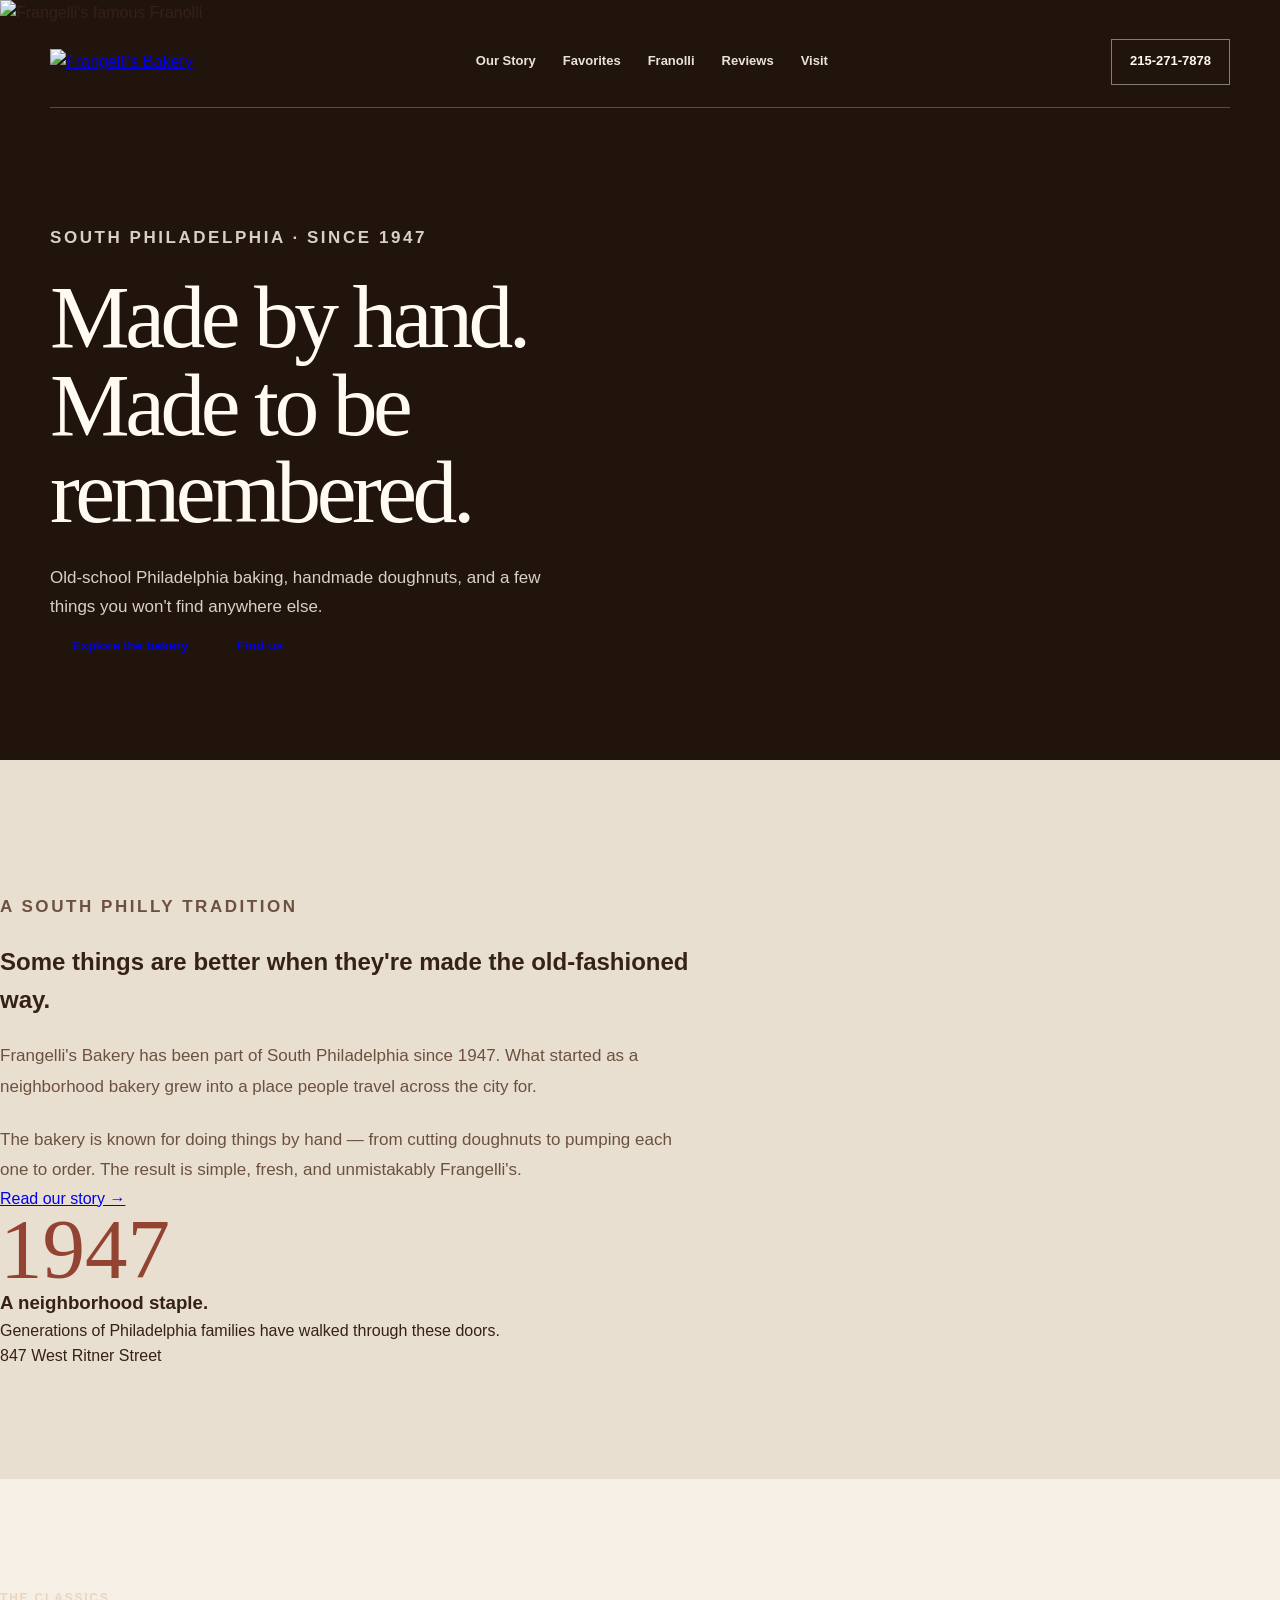
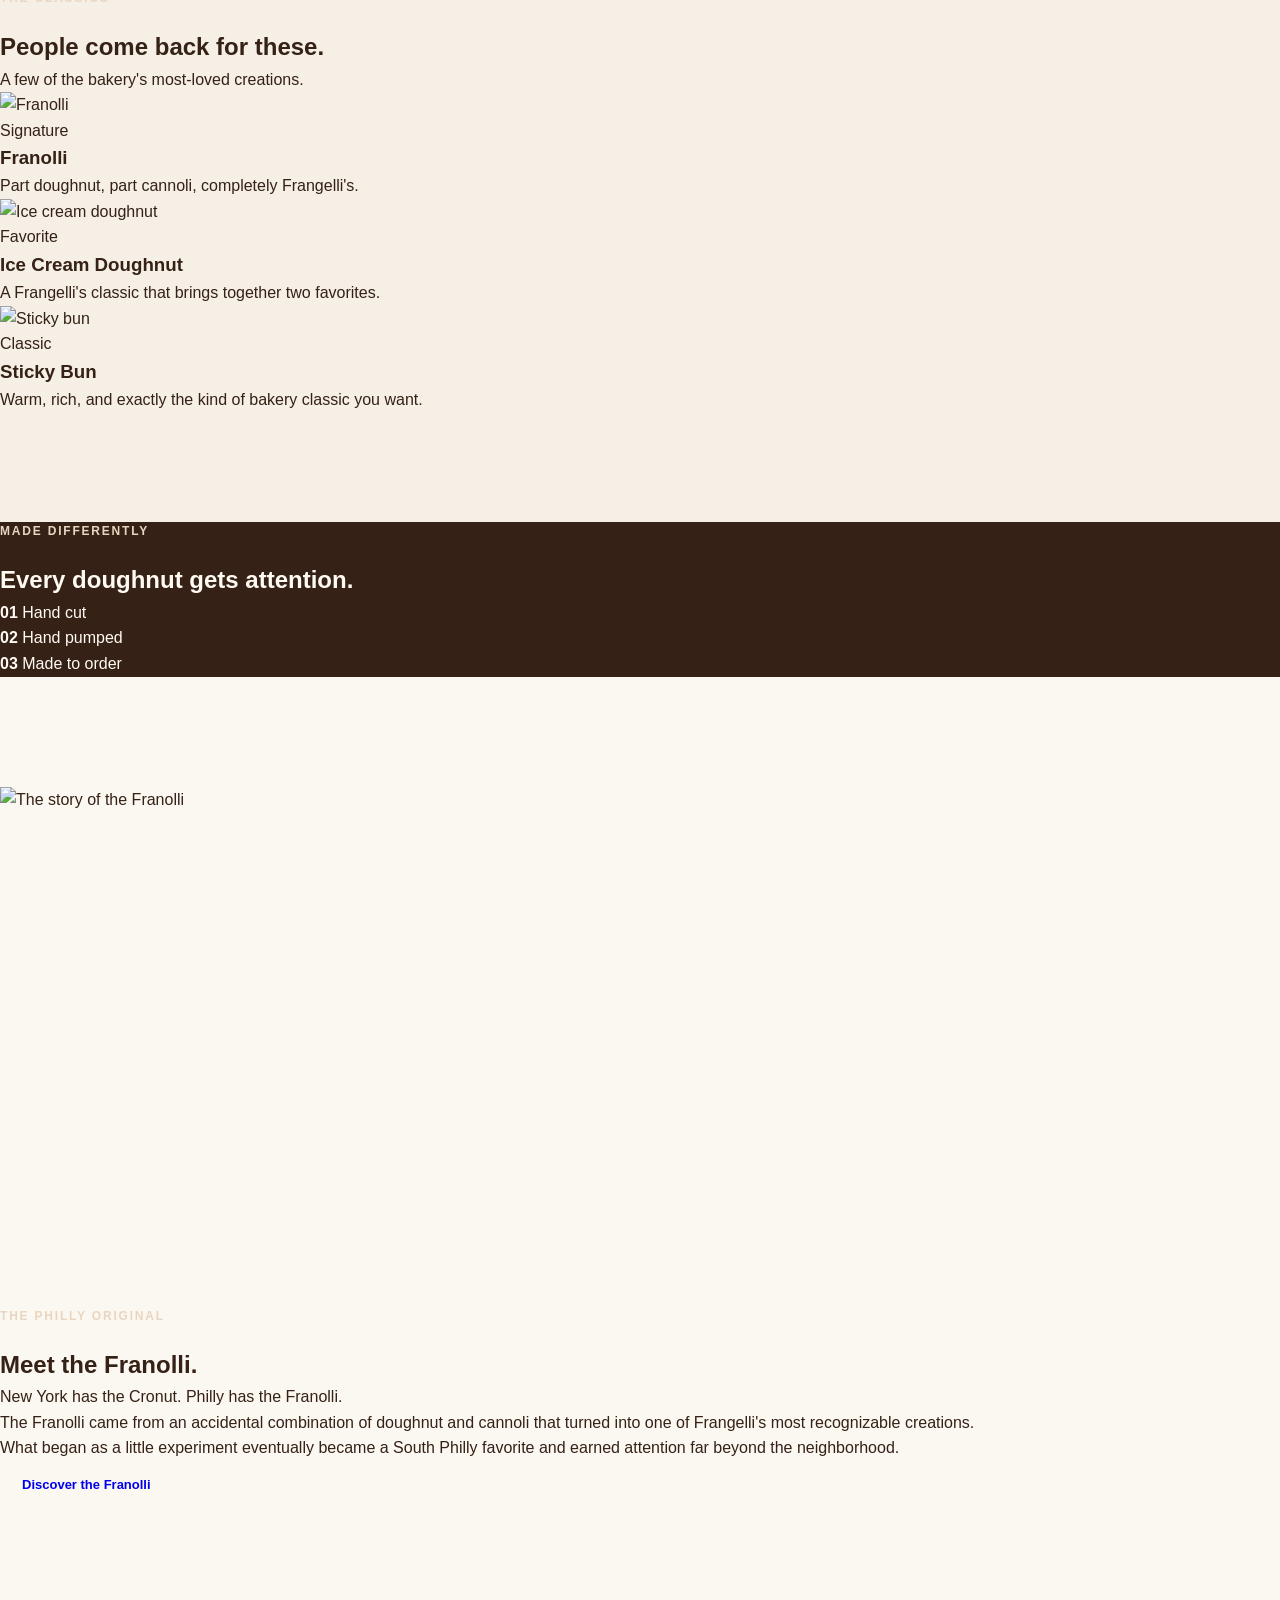
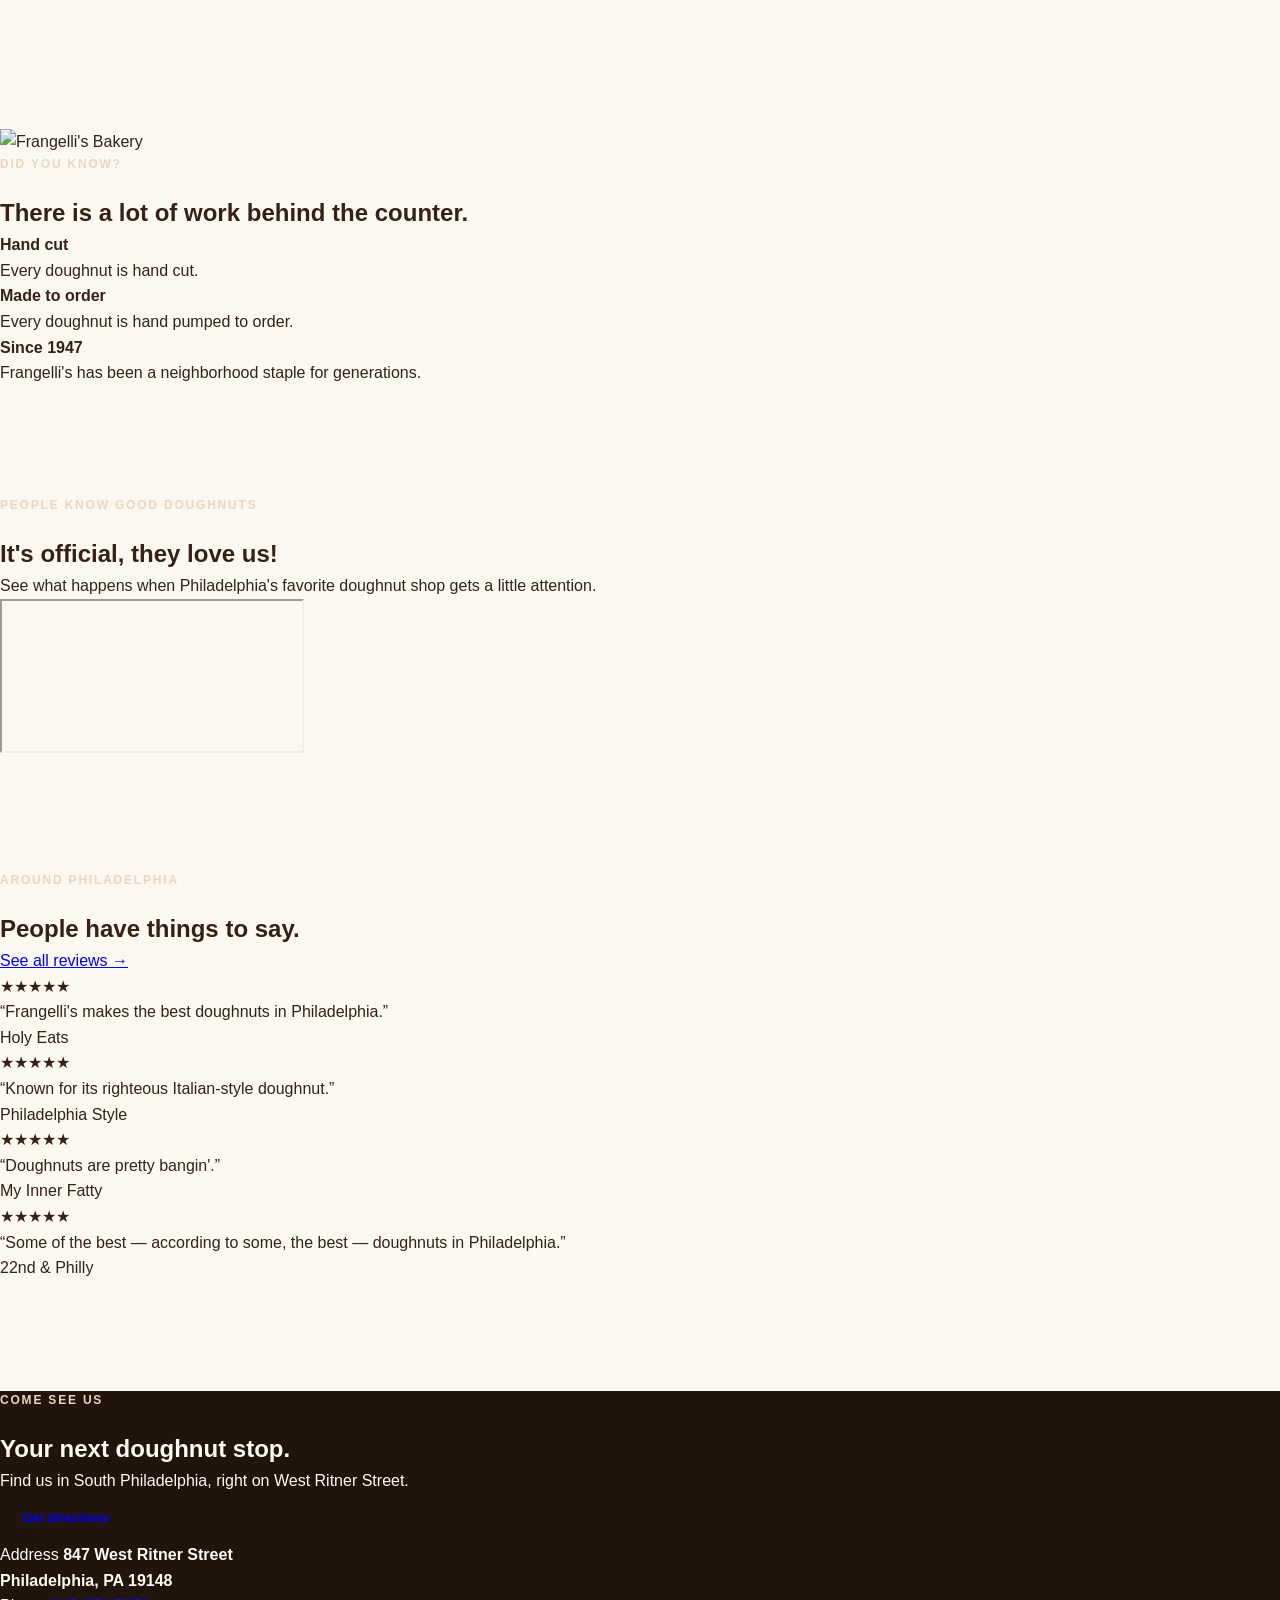
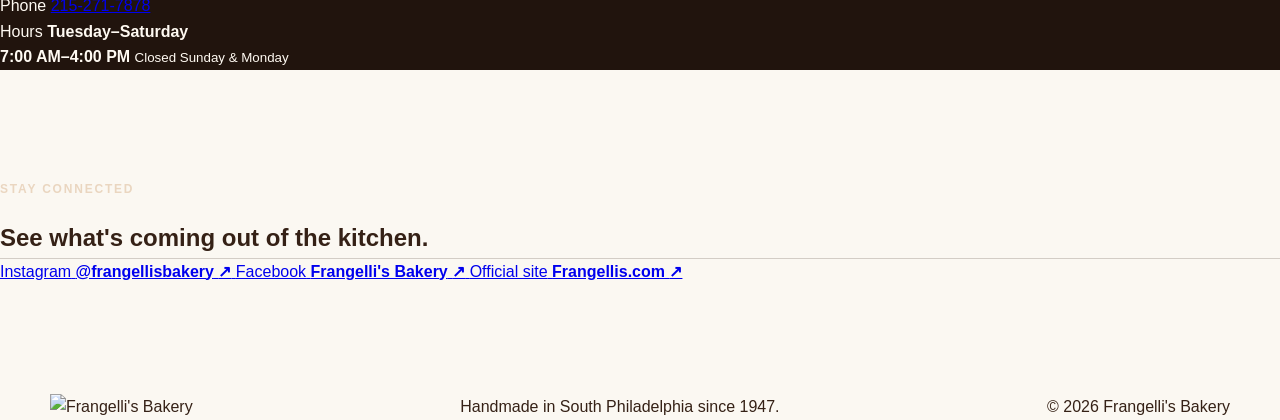
==== commit a54d4886: "Update index.html" ====
--- a/index.html
+++ b/index.html
@@ -1,1291 +1,643 @@
 <!DOCTYPE html>
 <html lang="en">
-
 <head>
     <meta charset="UTF-8">
     <meta name="viewport" content="width=device-width, initial-scale=1.0">
 
-    <title>Frangelli's Bakery | South Philadelphia Since 1947</title>
+    <title>Frangelli's Bakery | South Philadelphia</title>
 
     <meta
         name="description"
-        content="Frangelli's Bakery — traditional pastries, doughnuts, cakes and cookies in South Philadelphia since 1947."
+        content="Frangelli's Bakery — handmade doughnuts, Franollis, cakes and neighborhood favorites in South Philadelphia since 1947."
     >
 
     <link rel="stylesheet" href="style.css">
 </head>
 
-
 <body>
 
-
-<!-- =========================================
-     HEADER
-     ========================================= -->
-
-<header class="site-header">
-
-    <div class="header-inner">
-
-        <a href="#top" class="logo">
+    <!-- =========================
+         HEADER
+    ========================== -->
+
+    <header class="site-header">
+        <div class="header-inner">
+
+            <a href="#top" class="brand">
+                <img
+                    src="https://frangellis.com/images/frangellis-logo-clear.png?crc=4238155147"
+                    alt="Frangelli's Bakery"
+                >
+            </a>
+
+            <nav class="main-nav">
+                <a href="#story">Our Story</a>
+                <a href="#favorites">Favorites</a>
+                <a href="#franolli">Franolli</a>
+                <a href="#reviews">Reviews</a>
+                <a href="#visit">Visit</a>
+            </nav>
+
+            <a class="header-phone" href="tel:+12152717878">
+                215-271-7878
+            </a>
+
+        </div>
+    </header>
+
+
+    <main id="top">
+
+        <!-- =========================
+             HERO
+        ========================== -->
+
+        <section class="hero">
+
+            <div class="hero-content">
+
+                <p class="eyebrow">South Philadelphia · Since 1947</p>
+
+                <h1>
+                    Made by hand.<br>
+                    Made to be remembered.
+                </h1>
+
+                <p class="hero-text">
+                    Old-school Philadelphia baking, handmade doughnuts,
+                    and a few things you won't find anywhere else.
+                </p>
+
+                <div class="hero-actions">
+                    <a href="#favorites" class="button button-dark">
+                        Explore the bakery
+                    </a>
+
+                    <a href="#visit" class="button button-light">
+                        Find us
+                    </a>
+                </div>
+
+            </div>
+
+            <div class="hero-image">
+                <img
+                    src="https://frangellis.com/images/franolli.jpg?crc=222367972"
+                    alt="Frangelli's famous Franolli"
+                >
+            </div>
+
+        </section>
+
+
+        <!-- =========================
+             STORY
+        ========================== -->
+
+        <section class="story section" id="story">
+
+            <div class="story-copy">
+
+                <p class="eyebrow">A South Philly tradition</p>
+
+                <h2>
+                    Some things are better
+                    when they're made the
+                    old-fashioned way.
+                </h2>
+
+                <p>
+                    Frangelli's Bakery has been part of South Philadelphia
+                    since 1947. What started as a neighborhood bakery grew
+                    into a place people travel across the city for.
+                </p>
+
+                <p>
+                    The bakery is known for doing things by hand — from
+                    cutting doughnuts to pumping each one to order.
+                    The result is simple, fresh, and unmistakably Frangelli's.
+                </p>
+
+                <a
+                    href="https://frangellis.com/about.html"
+                    target="_blank"
+                    rel="noopener"
+                    class="text-link"
+                >
+                    Read our story →
+                </a>
+
+            </div>
+
+            <div class="story-card">
+
+                <span class="story-year">1947</span>
+
+                <h3>
+                    A neighborhood
+                    staple.
+                </h3>
+
+                <p>
+                    Generations of Philadelphia families have
+                    walked through these doors.
+                </p>
+
+                <div class="story-line"></div>
+
+                <span class="story-small">
+                    847 West Ritner Street
+                </span>
+
+            </div>
+
+        </section>
+
+
+        <!-- =========================
+             FAVORITES
+        ========================== -->
+
+        <section class="favorites section" id="favorites">
+
+            <div class="section-heading">
+
+                <div>
+                    <p class="eyebrow">The classics</p>
+                    <h2>People come back for these.</h2>
+                </div>
+
+                <p>
+                    A few of the bakery's most-loved
+                    creations.
+                </p>
+
+            </div>
+
+
+            <div class="product-grid">
+
+                <article class="product-card">
+
+                    <div class="product-image">
+                        <img
+                            src="https://frangellis.com/images/franolli.jpg?crc=222367972"
+                            alt="Franolli"
+                            loading="eager"
+                        >
+                    </div>
+
+                    <div class="product-info">
+                        <span>Signature</span>
+                        <h3>Franolli</h3>
+                        <p>
+                            Part doughnut, part cannoli,
+                            completely Frangelli's.
+                        </p>
+                    </div>
+
+                </article>
+
+
+                <article class="product-card">
+
+                    <div class="product-image">
+                        <img
+                            src="https://frangellis.com/images/ice-cream-donut.jpg?crc=4190406333"
+                            alt="Ice cream doughnut"
+                            loading="lazy"
+                        >
+                    </div>
+
+                    <div class="product-info">
+                        <span>Favorite</span>
+                        <h3>Ice Cream Doughnut</h3>
+                        <p>
+                            A Frangelli's classic that
+                            brings together two favorites.
+                        </p>
+                    </div>
+
+                </article>
+
+
+                <article class="product-card">
+
+                    <div class="product-image">
+                        <img
+                            src="https://frangellis.com/images/sticky-bun.jpg?crc=4190286994"
+                            alt="Sticky bun"
+                            loading="lazy"
+                        >
+                    </div>
+
+                    <div class="product-info">
+                        <span>Classic</span>
+                        <h3>Sticky Bun</h3>
+                        <p>
+                            Warm, rich, and exactly the
+                            kind of bakery classic you want.
+                        </p>
+                    </div>
+
+                </article>
+
+            </div>
+
+        </section>
+
+
+        <!-- =========================
+             HANDMADE STRIP
+        ========================== -->
+
+        <section class="handmade">
+
+            <div class="handmade-inner">
+
+                <div>
+                    <p class="eyebrow">Made differently</p>
+
+                    <h2>
+                        Every doughnut
+                        gets attention.
+                    </h2>
+                </div>
+
+                <div class="handmade-stat">
+                    <strong>01</strong>
+                    <span>Hand cut</span>
+                </div>
+
+                <div class="handmade-stat">
+                    <strong>02</strong>
+                    <span>Hand pumped</span>
+                </div>
+
+                <div class="handmade-stat">
+                    <strong>03</strong>
+                    <span>Made to order</span>
+                </div>
+
+            </div>
+
+        </section>
+
+
+        <!-- =========================
+             FRANOLLI FEATURE
+        ========================== -->
+
+        <section class="franolli section" id="franolli">
+
+            <div class="franolli-image">
+                <img
+                    src="https://frangellis.com/images/franolli-sio-web.png?crc=3968329548"
+                    alt="The story of the Franolli"
+                    loading="lazy"
+                >
+            </div>
+
+            <div class="franolli-copy">
+
+                <p class="eyebrow">The Philly original</p>
+
+                <h2>
+                    Meet the
+                    Franolli.
+                </h2>
+
+                <p class="large-copy">
+                    New York has the Cronut.
+                    Philly has the Franolli.
+                </p>
+
+                <p>
+                    The Franolli came from an accidental combination
+                    of doughnut and cannoli that turned into one of
+                    Frangelli's most recognizable creations.
+                </p>
+
+                <p>
+                    What began as a little experiment eventually
+                    became a South Philly favorite and earned attention
+                    far beyond the neighborhood.
+                </p>
+
+                <a
+                    href="https://frangellis.com/franolli.html"
+                    target="_blank"
+                    rel="noopener"
+                    class="button button-dark"
+                >
+                    Discover the Franolli
+                </a>
+
+            </div>
+
+        </section>
+
+
+        <!-- =========================
+             FACTS
+        ========================== -->
+
+        <section class="facts section">
+
+            <div class="facts-image">
+                <img
+                    src="https://frangellis.com/images/u751-5.png?crc=4219086227"
+                    alt="Frangelli's Bakery"
+                    loading="lazy"
+                >
+            </div>
+
+            <div class="facts-content">
+
+                <p class="eyebrow">Did you know?</p>
+
+                <h2>
+                    There is a lot of
+                    work behind the counter.
+                </h2>
+
+                <div class="fact-list">
+
+                    <div class="fact">
+                        <strong>Hand cut</strong>
+                        <p>
+                            Every doughnut is hand cut.
+                        </p>
+                    </div>
+
+                    <div class="fact">
+                        <strong>Made to order</strong>
+                        <p>
+                            Every doughnut is hand pumped to order.
+                        </p>
+                    </div>
+
+                    <div class="fact">
+                        <strong>Since 1947</strong>
+                        <p>
+                            Frangelli's has been a neighborhood staple
+                            for generations.
+                        </p>
+                    </div>
+
+                </div>
+
+            </div>
+
+        </section>
+
+
+        <!-- =========================
+             VIDEO
+        ========================== -->
+
+        <section class="video-section">
+
+            <div class="video-heading">
+                <p class="eyebrow">People know good doughnuts</p>
+
+                <h2>
+                    It's official,
+                    they love us!
+                </h2>
+
+                <p>
+                    See what happens when Philadelphia's
+                    favorite doughnut shop gets a little attention.
+                </p>
+            </div>
+
+            <div class="video-frame">
+
+                <iframe
+                    src="https://www.youtube.com/embed/REbc7aK86PY?start=46"
+                    title="Frangelli's Bakery"
+                    loading="lazy"
+                    allow="accelerometer; autoplay; clipboard-write; encrypted-media; gyroscope; picture-in-picture; web-share"
+                    allowfullscreen>
+                </iframe>
+
+            </div>
+
+        </section>
+
+
+        <!-- =========================
+             REVIEWS
+        ========================== -->
+
+        <section class="reviews section" id="reviews">
+
+            <div class="section-heading">
+
+                <div>
+                    <p class="eyebrow">Around Philadelphia</p>
+                    <h2>People have things to say.</h2>
+                </div>
+
+                <a
+                    href="https://frangellis.com/reviews.html"
+                    target="_blank"
+                    rel="noopener"
+                    class="text-link"
+                >
+                    See all reviews →
+                </a>
+
+            </div>
+
+
+            <div class="review-grid">
+
+                <article class="review">
+                    <div class="stars">★★★★★</div>
+                    <p>
+                        “Frangelli's makes the best doughnuts
+                        in Philadelphia.”
+                    </p>
+                    <span>Holy Eats</span>
+                </article>
+
+                <article class="review">
+                    <div class="stars">★★★★★</div>
+                    <p>
+                        “Known for its righteous
+                        Italian-style doughnut.”
+                    </p>
+                    <span>Philadelphia Style</span>
+                </article>
+
+                <article class="review">
+                    <div class="stars">★★★★★</div>
+                    <p>
+                        “Doughnuts are pretty bangin'.”
+                    </p>
+                    <span>My Inner Fatty</span>
+                </article>
+
+                <article class="review">
+                    <div class="stars">★★★★★</div>
+                    <p>
+                        “Some of the best — according to some,
+                        the best — doughnuts in Philadelphia.”
+                    </p>
+                    <span>22nd & Philly</span>
+                </article>
+
+            </div>
+
+        </section>
+
+
+        <!-- =========================
+             VISIT
+        ========================== -->
+
+        <section class="visit" id="visit">
+
+            <div class="visit-inner">
+
+                <div class="visit-copy">
+
+                    <p class="eyebrow">Come see us</p>
+
+                    <h2>
+                        Your next
+                        doughnut stop.
+                    </h2>
+
+                    <p>
+                        Find us in South Philadelphia,
+                        right on West Ritner Street.
+                    </p>
+
+                    <a
+                        href="https://www.google.com/maps/search/?api=1&query=847+West+Ritner+Street+Philadelphia+PA+19148"
+                        target="_blank"
+                        rel="noopener"
+                        class="button button-light"
+                    >
+                        Get directions
+                    </a>
+
+                </div>
+
+
+                <div class="visit-details">
+
+                    <div class="detail">
+                        <span>Address</span>
+                        <strong>
+                            847 West Ritner Street<br>
+                            Philadelphia, PA 19148
+                        </strong>
+                    </div>
+
+                    <div class="detail">
+                        <span>Phone</span>
+                        <a href="tel:+12152717878">
+                            215-271-7878
+                        </a>
+                    </div>
+
+                    <div class="detail">
+                        <span>Hours</span>
+                        <strong>
+                            Tuesday–Saturday<br>
+                            7:00 AM–4:00 PM
+                        </strong>
+
+                        <small>
+                            Closed Sunday & Monday
+                        </small>
+                    </div>
+
+                </div>
+
+            </div>
+
+        </section>
+
+
+        <!-- =========================
+             SOCIAL
+        ========================== -->
+
+        <section class="social section">
+
+            <div class="social-heading">
+                <p class="eyebrow">Stay connected</p>
+                <h2>See what's coming out of the kitchen.</h2>
+            </div>
+
+            <div class="social-links">
+
+                <a
+                    href="https://www.instagram.com/frangellisbakery/"
+                    target="_blank"
+                    rel="noopener"
+                >
+                    <span>Instagram</span>
+                    <strong>@frangellisbakery</strong>
+                    <b>↗</b>
+                </a>
+
+                <a
+                    href="https://www.facebook.com/frangellisbakery/"
+                    target="_blank"
+                    rel="noopener"
+                >
+                    <span>Facebook</span>
+                    <strong>Frangelli's Bakery</strong>
+                    <b>↗</b>
+                </a>
+
+                <a
+                    href="https://frangellis.com/"
+                    target="_blank"
+                    rel="noopener"
+                >
+                    <span>Official site</span>
+                    <strong>Frangellis.com</strong>
+                    <b>↗</b>
+                </a>
+
+            </div>
+
+        </section>
+
+    </main>
+
+
+    <!-- =========================
+         FOOTER
+    ========================== -->
+
+    <footer class="footer">
+
+        <div class="footer-inner">
 
             <img
                 src="https://frangellis.com/images/frangellis-logo-clear.png?crc=4238155147"
                 alt="Frangelli's Bakery"
             >
 
-        </a>
-
-
-        <nav class="main-nav">
-
-            <a href="#story">Our Story</a>
-            <a href="#favorites">Favorites</a>
-            <a href="#specialties">Specialties</a>
-            <a href="#reviews">Reviews</a>
-            <a href="#visit">Visit Us</a>
-
-        </nav>
-
-
-        <a
-            class="header-phone"
-            href="tel:2152717878"
-        >
-            (215) 271-7878
-        </a>
-
-    </div>
-
-</header>
-
-
-
-<main id="top">
-
-
-<!-- =========================================
-     HERO
-     ========================================= -->
-
-<section class="hero">
-
-    <img
-        class="hero-image"
-        src="https://frangellis.com/images/franolli.jpg?crc=222367972"
-        alt="Frangelli's Franolli"
-    >
-
-    <div class="hero-overlay"></div>
-
-
-    <div class="hero-content">
-
-        <span class="eyebrow">
-            SOUTH PHILADELPHIA · SINCE 1947
-        </span>
-
-
-        <h1>
-            Made by hand.<br>
-            Made to stay.
-        </h1>
-
-
-        <p>
-            Traditional pastries, fresh doughnuts, and neighborhood
-            favorites made the Frangelli's way.
-        </p>
-
-
-        <div class="hero-buttons">
-
-            <a
-                href="#favorites"
-                class="button button-primary"
-            >
-                Explore favorites
-            </a>
-
-
-            <a
-                href="#visit"
-                class="button button-secondary"
-            >
-                Find us
-            </a>
+            <p>
+                Handmade in South Philadelphia since 1947.
+            </p>
+
+            <span>
+                © 2026 Frangelli's Bakery
+            </span>
 
         </div>
 
-    </div>
-
-</section>
-
-
-
-<!-- =========================================
-     INTRO
-     ========================================= -->
-
-<section class="section intro">
-
-    <div class="section-inner intro-grid">
-
-        <div>
-
-            <span class="section-label">
-                A South Philly tradition
-            </span>
-
-
-            <h2 class="section-title">
-                Some things<br>
-                shouldn't change.
-            </h2>
-
-        </div>
-
-
-        <div class="intro-copy">
-
-            <p>
-                Frangelli's Bakery opened in 1947 when Joseph Frangelli
-                started the bakery at 9th & Jackson in South Philadelphia.
-            </p>
-
-
-            <p>
-                In 1994, the bakery moved a few blocks south to
-                9th & Ritner, where it continues to serve the neighborhood
-                today.
-            </p>
-
-
-            <p>
-                The recipes, traditions, and hands-on approach are what
-                make Frangelli's feel like a true neighborhood bakery.
-            </p>
-
-        </div>
-
-    </div>
-
-</section>
-
-
-
-<!-- =========================================
-     FAVORITES
-     ========================================= -->
-
-<section
-    class="section favorites"
-    id="favorites"
->
-
-    <div class="section-inner">
-
-        <span class="section-label">
-            From the bakery case
-        </span>
-
-
-        <h2 class="section-title">
-            The favorites.
-        </h2>
-
-
-        <div class="favorite-grid">
-
-
-            <article class="favorite-card">
-
-                <div class="image-frame">
-
-                    <img
-                        class="favorite-image"
-                        src="https://frangellis.com/images/franolli.jpg?crc=222367972"
-                        alt="Frangelli's Franolli"
-                        loading="lazy"
-                    >
-
-                </div>
-
-
-                <div class="favorite-content">
-
-                    <span class="card-number">
-                        01
-                    </span>
-
-
-                    <h3>
-                        Franolli
-                    </h3>
-
-
-                    <p>
-                        A doughnut filled with cannoli ricotta and
-                        chocolate chips — one of Frangelli's
-                        best-known specialties.
-                    </p>
-
-                </div>
-
-            </article>
-
-
-
-            <article class="favorite-card">
-
-                <div class="image-frame">
-
-                    <img
-                        class="favorite-image"
-                        src="https://frangellis.com/images/ice-cream-donut.jpg?crc=4190406333"
-                        alt="Ice cream doughnut"
-                        loading="lazy"
-                    >
-
-                </div>
-
-
-                <div class="favorite-content">
-
-                    <span class="card-number">
-                        02
-                    </span>
-
-
-                    <h3>
-                        Ice Cream Doughnut
-                    </h3>
-
-
-                    <p>
-                        A fresh doughnut paired with ice cream for
-                        a seriously fun bakery treat.
-                    </p>
-
-                </div>
-
-            </article>
-
-
-
-            <article class="favorite-card">
-
-                <div class="image-frame">
-
-                    <img
-                        class="favorite-image"
-                        src="https://frangellis.com/images/sticky-bun.jpg?crc=4190286994"
-                        alt="Sticky bun"
-                        loading="lazy"
-                    >
-
-                </div>
-
-
-                <div class="favorite-content">
-
-                    <span class="card-number">
-                        03
-                    </span>
-
-
-                    <h3>
-                        Sticky Bun
-                    </h3>
-
-
-                    <p>
-                        A classic bakery favorite made for a slow
-                        morning and a cup of coffee.
-                    </p>
-
-                </div>
-
-            </article>
-
-
-        </div>
-
-    </div>
-
-</section>
-
-
-
-<!-- =========================================
-     HANDMADE
-     ========================================= -->
-
-<section class="handmade">
-
-    <div class="handmade-grid">
-
-
-        <div class="handmade-image-wrap">
-
-            <img
-                class="handmade-image"
-                src="https://frangellis.com/images/sticky-bun.jpg?crc=4190286994"
-                alt="Fresh Frangelli's sticky bun"
-                loading="lazy"
-            >
-
-        </div>
-
-
-        <div class="handmade-content">
-
-            <span class="section-label">
-                Made the old-fashioned way
-            </span>
-
-
-            <h2 class="section-title">
-                Every doughnut<br>
-                is one at a time.
-            </h2>
-
-
-            <p>
-                Frangelli's hand-cuts every doughnut and hand-pumps
-                them to order. It's a simple approach that's been
-                part of the bakery's identity for generations.
-            </p>
-
-
-            <div class="stat">
-
-                <span class="stat-number">
-                    1947
-                </span>
-
-                <span class="stat-label">
-                    Serving South Philadelphia
-                </span>
-
-            </div>
-
-        </div>
-
-    </div>
-
-</section>
-
-
-
-<!-- =========================================
-     SPECIALTIES
-     ========================================= -->
-
-<section
-    class="section specialties"
-    id="specialties"
->
-
-    <div class="section-inner">
-
-        <span class="section-label">
-            Frangelli's specialties
-        </span>
-
-
-        <h2 class="section-title">
-            A few things<br>
-            worth remembering.
-        </h2>
-
-
-        <div class="specialty-grid">
-
-
-            <article class="specialty-card">
-
-                <div class="specialty-image-wrap">
-
-                    <img
-                        class="specialty-image"
-                        src="https://frangellis.com/images/franolli.jpg?crc=222367972"
-                        alt="Franolli"
-                        loading="lazy"
-                    >
-
-                </div>
-
-
-                <h3>
-                    Franolli
-                </h3>
-
-
-                <p>
-                    Doughnut meets cannoli.
-                </p>
-
-            </article>
-
-
-
-            <article class="specialty-card">
-
-                <div class="specialty-image-wrap">
-
-                    <img
-                        class="specialty-image"
-                        src="https://frangellis.com/images/ice-cream-donut.jpg?crc=4190406333"
-                        alt="Ice cream doughnut"
-                        loading="lazy"
-                    >
-
-                </div>
-
-
-                <h3>
-                    Ice Cream Doughnuts
-                </h3>
-
-
-                <p>
-                    A Frangelli's original favorite.
-                </p>
-
-            </article>
-
-
-
-            <article class="specialty-card">
-
-                <div class="specialty-image-wrap">
-
-                    <img
-                        class="specialty-image"
-                        src="https://frangellis.com/images/sticky-bun.jpg?crc=4190286994"
-                        alt="Sticky bun"
-                        loading="lazy"
-                    >
-
-                </div>
-
-
-                <h3>
-                    Sticky Buns
-                </h3>
-
-
-                <p>
-                    A classic bakery comfort.
-                </p>
-
-            </article>
-
-
-        </div>
-
-    </div>
-
-</section>
-
-
-
-<!-- =========================================
-     FRANOLLI STORY
-     ========================================= -->
-
-<section class="franolli-section">
-
-    <div class="section-inner franolli-grid">
-
-
-        <div class="franolli-image-wrap">
-
-            <img
-                src="https://frangellis.com/images/franolli-sio-web.png?crc=3968329548"
-                alt="The original Frangelli's Franolli"
-                class="franolli-image"
-                loading="lazy"
-            >
-
-        </div>
-
-
-        <div class="franolli-content">
-
-            <span class="section-label">
-                Born in South Philly
-            </span>
-
-
-            <h2 class="section-title">
-                Meet the<br>
-                Franolli.
-            </h2>
-
-
-            <p class="franolli-lead">
-                The Franolli originated in 2015 when ricotta was being
-                made for cannoli. A piece of doughnut was broken off,
-                topped with the ricotta, and the combination turned out
-                to be delicious.
-            </p>
-
-
-            <p>
-                Mini Franollis were made for customers to try, along
-                with larger ones to sell. One customer who tried one
-                knew someone at Zagat and told them about it. A few
-                weeks later, Zagat wrote about the Franolli, and it
-                took off from there.
-            </p>
-
-
-            <p>
-                The Franolli has since been featured on
-                <strong>FYI Philly</strong>,
-                <strong>The Chew</strong>,
-                <strong>The Steve Harvey Show</strong>, and
-                <strong>The Harry Connick Jr. Show</strong>.
-            </p>
-
-
-            <div class="franolli-quote">
-
-                <p>
-                    Philly loves the Franolli because it is truly Philly.
-                    It was born and raised in South Philly. Every Franolli
-                    is hand cut one at a time, filled individually with love.
-                </p>
-
-
-                <strong>
-                    NY has the Cronut. Philly has the Franolli.
-                </strong>
-
-            </div>
-
-
-            <p>
-                Stop in and try the original Franolli, a chocolate
-                Franolli, or the seasonal favorite — pumpkin Franolli.
-            </p>
-
-        </div>
-
-    </div>
-
-
-
-    <!-- FRANOLLI FACTS -->
-
-    <div class="section-inner franolli-facts">
-
-
-        <div class="fact-image-wrap">
-
-            <img
-                src="https://frangellis.com/images/u751-5.png?crc=4219086227"
-                alt="Did you know?"
-                class="fact-image"
-                loading="lazy"
-            >
-
-        </div>
-
-
-        <div class="fact-card">
-
-            <span class="section-label">
-                That's a lot of work
-            </span>
-
-
-            <h3>
-                Every one is made by hand.
-            </h3>
-
-
-            <p>
-                We hand cut every doughnut, and every single doughnut
-                is hand pumped to order.
-            </p>
-
-        </div>
-
-
-        <div class="fact-card">
-
-            <span class="section-label">
-                A neighborhood staple
-            </span>
-
-
-            <h3>
-                Around since 1947.
-            </h3>
-
-
-            <p>
-                Frangelli's Bakery has been part of the South Philadelphia
-                community for generations.
-            </p>
-
-        </div>
-
-
-    </div>
-
-</section>
-
-
-
-<!-- =========================================
-     ITS OFFICIAL
-     ========================================= -->
-
-<section class="official-section">
-
-    <div class="section-inner">
-
-
-        <div class="official-heading">
-
-            <span class="section-label">
-                Seen around Philly
-            </span>
-
-
-            <h2 class="section-title">
-                It's official,<br>
-                they love us!
-            </h2>
-
-
-            <p>
-                From local food spots to television, Frangelli's has
-                gotten plenty of attention over the years.
-            </p>
-
-        </div>
-
-
-        <div class="video-wrapper">
-
-            <iframe
-                src="https://www.youtube.com/embed/REbc7aK86PY?start=46"
-                title="Frangelli's Bakery feature"
-                loading="lazy"
-                allow="accelerometer; autoplay; clipboard-write; encrypted-media; gyroscope; picture-in-picture; web-share"
-                allowfullscreen
-            ></iframe>
-
-        </div>
-
-
-    </div>
-
-</section>
-
-
-
-<!-- =========================================
-     REVIEWS / PRESS
-     ========================================= -->
-
-<section
-    class="section reviews-section"
-    id="reviews"
->
-
-    <div class="section-inner">
-
-        <div class="reviews-heading">
-
-            <span class="section-label">
-                The press
-            </span>
-
-
-            <h2 class="section-title">
-                People have<br>
-                been talking.
-            </h2>
-
-
-            <p>
-                Over the years, Frangelli's doughnuts and specialties
-                have been featured by publications and food writers
-                from Philadelphia and beyond.
-            </p>
-
-        </div>
-
-
-        <div class="reviews-grid">
-
-
-            <!-- 01 -->
-
-            <article class="review-card">
-
-                <span class="review-number">
-                    01
-                </span>
-
-
-                <h3>
-                    Philadelphia Style Magazine
-                </h3>
-
-
-                <blockquote>
-                    "known for its righteous Italian-style doughnut"
-                </blockquote>
-
-
-                <a
-                    href="http://phillystylemag.com/dining/articles/10-tastes-of-the-fall?page=2"
-                    target="_blank"
-                    rel="noopener noreferrer"
-                >
-                    Read the article ↗
-                </a>
-
-            </article>
-
-
-
-            <!-- 02 -->
-
-            <article class="review-card">
-
-                <span class="review-number">
-                    02
-                </span>
-
-
-                <h3>
-                    Holy Eats
-                </h3>
-
-
-                <blockquote>
-                    "Frangelli's makes the best doughnuts in Philadelphia"
-                </blockquote>
-
-
-                <a
-                    href="http://www.hollyeats.com/FrangellisBakery.htm"
-                    target="_blank"
-                    rel="noopener noreferrer"
-                >
-                    Read the article ↗
-                </a>
-
-            </article>
-
-
-
-            <!-- 03 -->
-
-            <article class="review-card">
-
-                <span class="review-number">
-                    03
-                </span>
-
-
-                <h3>
-                    Philadelphia Weekly
-                </h3>
-
-
-                <blockquote>
-                    "Airy, fluffy and lightly iced"
-                </blockquote>
-
-
-                <a
-                    href="http://www.philadelphiaweekly.com/food/frangellis_bakery-38400164.html"
-                    target="_blank"
-                    rel="noopener noreferrer"
-                >
-                    Read the full article ↗
-                </a>
-
-            </article>
-
-
-
-            <!-- 04 -->
-
-            <article class="review-card">
-
-                <span class="review-number">
-                    04
-                </span>
-
-
-                <h3>
-                    My Inner Fatty
-                </h3>
-
-
-                <blockquote>
-                    "doughnuts are pretty bangin'"
-                </blockquote>
-
-
-                <a
-                    href="http://www.myinnerfatty.com/2011/05/ice-cream-doughnuts-and-eclairs.html"
-                    target="_blank"
-                    rel="noopener noreferrer"
-                >
-                    Read the full article ↗
-                </a>
-
-            </article>
-
-
-
-            <!-- 05 -->
-
-            <article class="review-card">
-
-                <span class="review-number">
-                    05
-                </span>
-
-
-                <h3>
-                    Drawing For Food
-                </h3>
-
-
-                <blockquote>
-                    "Best Homemade donuts in the city on a daily basis"
-                </blockquote>
-
-
-                <a
-                    href="http://drawingforfood.blogspot.com/2008/04/frangellis-bakery.html"
-                    target="_blank"
-                    rel="noopener noreferrer"
-                >
-                    Read the full article ↗
-                </a>
-
-            </article>
-
-
-
-            <!-- 06 -->
-
-            <article class="review-card">
-
-                <span class="review-number">
-                    06
-                </span>
-
-
-                <h3>
-                    Philadelphia Magazine
-                </h3>
-
-
-                <blockquote>
-                    "it's an ice cream doughnut! ... are we enthralled"
-                </blockquote>
-
-
-                <a
-                    href="http://www.phillymag.com/tag/frangellis/"
-                    target="_blank"
-                    rel="noopener noreferrer"
-                >
-                    Read the full article ↗
-                </a>
-
-            </article>
-
-
-
-            <!-- 07 -->
-
-            <article class="review-card">
-
-                <span class="review-number">
-                    07
-                </span>
-
-
-                <h3>
-                    22nd &amp; Philly
-                </h3>
-
-
-                <blockquote>
-                    "some of the best — according to some, the best —
-                    doughnuts in Philadelphia"
-                </blockquote>
-
-
-                <span class="review-award">
-                    BEST FOOD PHOTO OF THE YEAR
-                </span>
-
-
-                <a
-                    href="http://www.22ndandphilly.com/2014/06/Cronut-Philadelphia-Donnoli-Franolli.html"
-                    target="_blank"
-                    rel="noopener noreferrer"
-                >
-                    Read the full article ↗
-                </a>
-
-            </article>
-
-
-
-            <!-- 08 -->
-
-            <article class="review-card">
-
-                <span class="review-number">
-                    08
-                </span>
-
-
-                <h3>
-                    Zagat
-                </h3>
-
-
-                <blockquote>
-                    "The result was so good he stopped in his tracks"
-                </blockquote>
-
-
-                <a
-                    href="https://www.zagat.com/b/philadelphia/donut-cannoli-dannoli-at-frangellis-in-south-philly"
-                    target="_blank"
-                    rel="noopener noreferrer"
-                >
-                    Read the full article ↗
-                </a>
-
-            </article>
-
-
-
-            <!-- 09 -->
-
-            <article class="review-card">
-
-                <span class="review-number">
-                    09
-                </span>
-
-
-                <h3>
-                    FoodBeast
-                </h3>
-
-
-                <blockquote>
-                    "Frangelli's is a favorite among the South Philly crowd"
-                </blockquote>
-
-
-                <a
-                    href="http://www.foodbeast.com/news/donnoli/"
-                    target="_blank"
-                    rel="noopener noreferrer"
-                >
-                    Read the full article ↗
-                </a>
-
-            </article>
-
-
-
-            <!-- 10 -->
-
-            <article class="review-card">
-
-                <span class="review-number">
-                    10
-                </span>
-
-
-                <h3>
-                    Thrillist
-                </h3>
-
-
-                <blockquote>
-                    "worth a trip to South Philly"
-                </blockquote>
-
-
-                <a
-                    href="http://www.thrillist.com/eat/philadelphia/south-philadelphia/donnoli-donut-cannoli-hybrid-frangelli-s-bakery"
-                    target="_blank"
-                    rel="noopener noreferrer"
-                >
-                    Read the full article ↗
-                </a>
-
-            </article>
-
-
-        </div>
-
-    </div>
-
-</section>
-
-
-
-<!-- =========================================
-     VISIT
-     ========================================= -->
-
-<section
-    class="section visit"
-    id="visit"
->
-
-    <div class="section-inner visit-grid">
-
-
-        <div>
-
-            <span class="section-label">
-                Come by
-            </span>
-
-
-            <h2 class="section-title">
-                See you<br>
-                at the bakery.
-            </h2>
-
-
-            <a
-                class="button button-primary visit-button"
-                href="https://www.google.com/maps/search/?api=1&query=847+West+Ritner+Street+Philadelphia+PA+19148"
-                target="_blank"
-                rel="noopener noreferrer"
-            >
-                Get directions
-            </a>
-
-        </div>
-
-
-        <div class="visit-info">
-
-
-            <div class="info-block">
-
-                <span class="info-label">
-                    Address
-                </span>
-
-
-                <p>
-                    847 West Ritner Street<br>
-                    Philadelphia, PA 19148
-                </p>
-
-            </div>
-
-
-            <div class="info-block">
-
-                <span class="info-label">
-                    Hours
-                </span>
-
-
-                <p>
-                    Monday — Closed<br>
-                    Tuesday — 7:00am–4:00pm<br>
-                    Wednesday — 7:00am–4:00pm<br>
-                    Thursday — 7:00am–4:00pm<br>
-                    Friday — 7:00am–4:00pm<br>
-                    Saturday — 7:00am–4:00pm<br>
-                    Sunday — Closed
-                </p>
-
-
-                <small>
-                    Hours may vary depending on supply.
-                </small>
-
-            </div>
-
-
-            <div class="info-block">
-
-                <span class="info-label">
-                    Phone
-                </span>
-
-
-                <p>
-                    <a href="tel:2152717878">
-                        (215) 271-7878
-                    </a>
-                </p>
-
-            </div>
-
-
-        </div>
-
-    </div>
-
-</section>
-
-
-
-<!-- =========================================
-     SOCIAL
-     ========================================= -->
-
-<section class="social-section">
-
-    <div class="section-inner social-inner">
-
-
-        <div>
-
-            <span class="section-label">
-                Stay connected
-            </span>
-
-
-            <h2 class="section-title">
-                From the bakery<br>
-                to your feed.
-            </h2>
-
-        </div>
-
-
-        <div class="social-links">
-
-            <a
-                href="https://www.instagram.com/frangellisbakery/"
-                target="_blank"
-                rel="noopener noreferrer"
-                class="social-link"
-            >
-                Instagram
-
-                <span>↗</span>
-            </a>
-
-
-            <a
-                href="https://www.facebook.com/frangellisbakery/"
-                target="_blank"
-                rel="noopener noreferrer"
-                class="social-link"
-            >
-                Facebook
-
-                <span>↗</span>
-            </a>
-
-
-            <a
-                href="https://frangellis.com/reviews.html"
-                target="_blank"
-                rel="noopener noreferrer"
-                class="social-link"
-            >
-                More press &amp; reviews
-
-                <span>↗</span>
-            </a>
-
-        </div>
-
-    </div>
-
-</section>
-
-
-</main>
-
-
-
-<!-- =========================================
-     FOOTER
-     ========================================= -->
-
-<footer class="site-footer">
-
-    <div class="footer-inner">
-
-
-        <div class="footer-brand">
-
-            <img
-                src="https://frangellis.com/images/frangellis-logo-clear.png?crc=4238155147"
-                alt="Frangelli's Bakery"
-            >
-
-
-            <p>
-                South Philadelphia since 1947.
-            </p>
-
-        </div>
-
-
-        <div class="footer-links">
-
-            <a href="#story">
-                Our Story
-            </a>
-
-            <a href="#favorites">
-                Favorites
-            </a>
-
-            <a href="#reviews">
-                Reviews
-            </a>
-
-            <a href="#visit">
-                Visit
-            </a>
-
-        </div>
-
-    </div>
-
-
-    <div class="footer-bottom">
-
-        <span>
-            © 2026 Frangelli's Bakery
-        </span>
-
-
-        <span>
-            847 W Ritner St · Philadelphia, PA
-        </span>
-
-    </div>
-
-</footer>
+    </footer>
 
 
 </body>
--- a/style.css
+++ b/style.css
@@ -16,7 +16,9 @@
 }
 
 
-/* RESET */
+/* =========================================
+   RESET
+   ========================================= */
 
 * {
     box-sizing: border-box;
@@ -24,12 +26,15 @@
     padding: 0;
 }
 
+
 html {
     scroll-behavior: smooth;
 }
 
+
 body {
     background: var(--cream-light);
+
     color: var(--brown);
 
     font-family:
@@ -40,16 +45,20 @@
     line-height: 1.6;
 }
 
+
 img {
     display: block;
     max-width: 100%;
 }
 
 
-/* HEADER */
+/* =========================================
+   HEADER
+   ========================================= */
 
 .site-header {
     position: absolute;
+
     top: 0;
     left: 0;
 
@@ -59,6 +68,7 @@
 
     padding: 16px 0;
 }
+
 
 .header-inner {
     width: min(
@@ -71,7 +81,9 @@
     margin: 0 auto;
 
     display: flex;
+
     align-items: center;
+
     justify-content: space-between;
 
     gap: 30px;
@@ -82,10 +94,11 @@
 }
 
 
-/* LOGO — FIXED */
+/* LOGO */
 
 .logo {
     display: flex;
+
     align-items: center;
 
     width: 190px;
@@ -96,10 +109,12 @@
     overflow: visible;
 }
 
+
 .logo img {
     display: block;
 
     width: 175px;
+
     height: auto;
 
     max-width: none;
@@ -112,21 +127,30 @@
 
 .main-nav {
     display: flex;
+
     align-items: center;
 
-    gap: 32px;
-}
+    justify-content: center;
+
+    gap: 27px;
+}
+
 
 .main-nav a {
     position: relative;
 
-    color: rgba(255, 250, 242, 0.9);
+    color:
+        rgba(255, 250, 242, 0.9);
 
     text-decoration: none;
 
     font-size: 13px;
+
     font-weight: 600;
-}
+
+    white-space: nowrap;
+}
+
 
 .main-nav a::after {
     content: "";
@@ -134,15 +158,19 @@
     position: absolute;
 
     left: 0;
+
     bottom: -7px;
 
     width: 0;
+
     height: 1px;
 
     background: var(--white);
 
-    transition: width 0.2s ease;
-}
+    transition:
+        width 0.2s ease;
+}
+
 
 .main-nav a:hover::after {
     width: 100%;
@@ -153,7 +181,9 @@
 
 .header-phone {
     display: flex;
+
     align-items: center;
+
     justify-content: center;
 
     height: 46px;
@@ -169,18 +199,23 @@
     text-decoration: none;
 
     font-size: 13px;
+
     font-weight: 600;
 
     white-space: nowrap;
 }
+
 
 .header-phone:hover {
     background: var(--white);
+
     color: var(--brown);
 }
 
 
-/* HERO */
+/* =========================================
+   HERO
+   ========================================= */
 
 .hero {
     position: relative;
@@ -188,12 +223,14 @@
     min-height: 760px;
 
     display: flex;
+
     align-items: flex-end;
 
     overflow: hidden;
 
     background: var(--brown-dark);
 }
+
 
 .hero-image {
     position: absolute;
@@ -204,8 +241,10 @@
     height: 100%;
 
     object-fit: cover;
+
     object-position: center;
 }
+
 
 .hero-overlay {
     position: absolute;
@@ -221,6 +260,7 @@
         );
 }
 
+
 .hero-content {
     position: relative;
 
@@ -239,6 +279,7 @@
         90px;
 }
 
+
 .eyebrow {
     display: block;
 
@@ -247,12 +288,14 @@
     color: #ead6c0;
 
     font-size: 12px;
+
     font-weight: 700;
 
     letter-spacing: 0.15em;
 
     text-transform: uppercase;
 }
+
 
 .hero h1 {
     max-width: 760px;
@@ -274,6 +317,7 @@
     letter-spacing: -0.05em;
 }
 
+
 .hero p {
     max-width: 540px;
 
@@ -287,6 +331,7 @@
     line-height: 1.7;
 }
 
+
 .hero-buttons {
     display: flex;
 
@@ -296,12 +341,15 @@
 }
 
 
-/* BUTTONS */
+/* =========================================
+   BUTTONS
+   ========================================= */
 
 .button {
     display: inline-flex;
 
     align-items: center;
+
     justify-content: center;
 
     min-height: 48px;
@@ -313,6 +361,7 @@
     text-decoration: none;
 
     font-size: 13px;
+
     font-weight: 700;
 
     transition:
@@ -320,14 +369,18 @@
         background 0.2s ease;
 }
 
+
 .button:hover {
     transform: translateY(-2px);
 }
 
+
 .button-primary {
     background: var(--white);
+
     color: var(--brown);
 }
+
 
 .button-secondary {
     border:
@@ -337,17 +390,21 @@
     color: var(--white);
 }
 
+
 .button-secondary:hover {
     background:
         rgba(255, 250, 242, 0.1);
 }
 
 
-/* SECTIONS */
+/* =========================================
+   GENERAL SECTIONS
+   ========================================= */
 
 .section {
     padding: 110px 0;
 }
+
 
 .section-inner {
     width: min(
@@ -358,6 +415,7 @@
     margin: 0 auto;
 }
 
+
 .section-label {
     display: block;
 
@@ -366,12 +424,14 @@
     color: var(--red);
 
     font-size: 11px;
+
     font-weight: 800;
 
     letter-spacing: 0.14em;
 
     text-transform: uppercase;
 }
+
 
 .section-title {
     font-family:
@@ -390,11 +450,14 @@
 }
 
 
-/* INTRO */
+/* =========================================
+   INTRO
+   ========================================= */
 
 .intro {
     background: var(--cream-light);
 }
+
 
 .intro-grid {
     display: grid;
@@ -406,10 +469,12 @@
     gap: 90px;
 }
 
+
 .intro-copy {
     max-width: 700px;
 }
 
+
 .intro-copy p {
     margin-bottom: 20px;
 
@@ -421,12 +486,15 @@
 }
 
 
-/* FAVORITES */
+/* =========================================
+   FAVORITES
+   ========================================= */
 
 .favorites {
     background: var(--cream);
 }
 
+
 .favorite-grid {
     display: grid;
 
@@ -437,6 +505,7 @@
 
     margin-top: 55px;
 }
+
 
 .favorite-card {
     background: var(--cream-light);
@@ -448,6 +517,7 @@
         rgba(53, 33, 22, 0.05);
 }
 
+
 .image-frame {
     width: 100%;
 
@@ -455,6 +525,7 @@
 
     overflow: hidden;
 }
+
 
 .favorite-image {
     width: 100%;
@@ -466,13 +537,19 @@
         transform 0.5s ease;
 }
 
+
 .favorite-card:hover .favorite-image {
     transform: scale(1.035);
 }
 
+
 .favorite-content {
-    padding: 24px 25px 28px;
-}
+    padding:
+        24px
+        25px
+        28px;
+}
+
 
 .card-number {
     display: block;
@@ -488,6 +565,7 @@
 
     font-size: 13px;
 }
+
 
 .favorite-content h3 {
     font-family:
@@ -500,6 +578,7 @@
     font-weight: 400;
 }
 
+
 .favorite-content p {
     margin-top: 8px;
 
@@ -509,13 +588,16 @@
 }
 
 
-/* HANDMADE */
+/* =========================================
+   HANDMADE
+   ========================================= */
 
 .handmade {
     background: var(--brown);
 
     color: var(--white);
 }
+
 
 .handmade-grid {
     display: grid;
@@ -527,9 +609,11 @@
     min-height: 600px;
 }
 
+
 .handmade-image-wrap {
     overflow: hidden;
 }
+
 
 .handmade-image {
     width: 100%;
@@ -540,6 +624,7 @@
     object-fit: cover;
 }
 
+
 .handmade-content {
     display: flex;
 
@@ -550,14 +635,17 @@
     padding: 70px;
 }
 
+
 .handmade-content .section-label {
     color: #d6ad91;
 }
 
+
 .handmade-content .section-title {
     color: var(--white);
 }
 
+
 .handmade-content p {
     max-width: 490px;
 
@@ -570,6 +658,7 @@
 
     line-height: 1.8;
 }
+
 
 .stat {
     margin-top: 42px;
@@ -582,6 +671,7 @@
 
     max-width: 180px;
 }
+
 
 .stat-number {
     display: block;
@@ -596,6 +686,7 @@
     line-height: 1;
 }
 
+
 .stat-label {
     display: block;
 
@@ -614,12 +705,15 @@
 }
 
 
-/* SPECIALTIES */
+/* =========================================
+   SPECIALTIES
+   ========================================= */
 
 .specialties {
     background: var(--cream-light);
 }
 
+
 .specialty-grid {
     display: grid;
 
@@ -631,6 +725,7 @@
     margin-top: 55px;
 }
 
+
 .specialty-image-wrap {
     width: 100%;
 
@@ -640,6 +735,7 @@
 
     background: var(--cream-dark);
 }
+
 
 .specialty-image {
     width: 100%;
@@ -651,9 +747,11 @@
         transform 0.5s ease;
 }
 
+
 .specialty-card:hover .specialty-image {
     transform: scale(1.035);
 }
+
 
 .specialty-card h3 {
     margin-top: 17px;
@@ -668,6 +766,7 @@
     font-weight: 400;
 }
 
+
 .specialty-card p {
     margin-top: 5px;
 
@@ -677,67 +776,237 @@
 }
 
 
-/* STORY */
-
-.story {
+/* =========================================
+   FRANOLLI
+   ========================================= */
+
+.franolli-section {
+    padding: 120px 0;
+
+    background: var(--cream);
+}
+
+
+.franolli-grid {
+    display: grid;
+
+    grid-template-columns:
+        1fr
+        1fr;
+
+    gap: 80px;
+
+    align-items: center;
+}
+
+
+.franolli-image-wrap {
+    width: 100%;
+
+    overflow: hidden;
+
     background: var(--cream-dark);
 }
 
-.story-grid {
-    display: grid;
-
-    grid-template-columns:
-        0.7fr
-        1.3fr;
-
-    gap: 90px;
-}
-
-.story-year {
-    color: var(--red);
+
+.franolli-image {
+    width: 100%;
+    height: auto;
+
+    min-height: 520px;
+
+    object-fit: cover;
+
+    transition:
+        transform 0.6s ease;
+}
+
+
+.franolli-image-wrap:hover .franolli-image {
+    transform: scale(1.025);
+}
+
+
+.franolli-content {
+    max-width: 590px;
+}
+
+
+.franolli-content .section-title {
+    margin-bottom: 28px;
+}
+
+
+.franolli-content p {
+    margin-top: 19px;
+
+    color: var(--brown-light);
+
+    font-size: 15px;
+
+    line-height: 1.85;
+}
+
+
+.franolli-content .franolli-lead {
+    margin-top: 0;
+
+    color: var(--brown);
 
     font-family:
         Georgia,
         "Times New Roman",
         serif;
 
-    font-size: 85px;
-
-    line-height: 0.9;
-}
-
-.story-copy {
-    max-width: 700px;
-}
-
-.story-copy p {
-    margin-top: 22px;
+    font-size: 20px;
+
+    line-height: 1.65;
+}
+
+
+.franolli-quote {
+    margin: 34px 0;
+
+    padding:
+        25px
+        0
+        25px 25px;
+
+    border-left:
+        2px solid
+        var(--red);
+}
+
+
+.franolli-quote p {
+    margin-top: 0;
+
+    color: var(--brown);
+
+    font-family:
+        Georgia,
+        "Times New Roman",
+        serif;
+
+    font-size: 20px;
+
+    line-height: 1.55;
+}
+
+
+.franolli-quote strong {
+    display: block;
+
+    margin-top: 14px;
+
+    color: var(--red);
+
+    font-family:
+        Georgia,
+        "Times New Roman",
+        serif;
+
+    font-size: 16px;
+
+    font-weight: 400;
+
+    line-height: 1.5;
+}
+
+
+/* FRANOLLI FACTS */
+
+.franolli-facts {
+    display: grid;
+
+    grid-template-columns:
+        0.75fr
+        1fr
+        1fr;
+
+    gap: 20px;
+
+    margin-top: 85px;
+}
+
+
+.fact-image-wrap {
+    overflow: hidden;
+
+    min-height: 260px;
+
+    background: var(--cream-dark);
+}
+
+
+.fact-image {
+    width: 100%;
+    height: 100%;
+
+    min-height: 260px;
+
+    object-fit: cover;
+}
+
+
+.fact-card {
+    display: flex;
+
+    flex-direction: column;
+
+    justify-content: center;
+
+    padding: 38px;
+
+    background: var(--cream-light);
+
+    border:
+        1px solid
+        rgba(53, 33, 22, 0.08);
+}
+
+
+.fact-card h3 {
+    color: var(--brown);
+
+    font-family:
+        Georgia,
+        "Times New Roman",
+        serif;
+
+    font-size: 27px;
+
+    font-weight: 400;
+
+    line-height: 1.15;
+}
+
+
+.fact-card p {
+    margin-top: 12px;
 
     color: var(--brown-light);
 
-    font-size: 17px;
-
-    line-height: 1.8;
-}
-
-
-/* VISIT */
-
-.visit {
+    font-size: 14px;
+
+    line-height: 1.75;
+}
+
+
+/* =========================================
+   OFFICIAL / VIDEO
+   ========================================= */
+
+.official-section {
+    padding: 120px 0;
+
     background: var(--brown-dark);
 
     color: var(--white);
 }
 
-.visit .section-label {
-    color: #d6ad91;
-}
-
-.visit .section-title {
-    color: var(--white);
-}
-
-.visit-grid {
+
+.official-heading {
     display: grid;
 
     grid-template-columns:
@@ -745,17 +1014,326 @@
         1fr;
 
     gap: 80px;
-}
-
-.visit-info {
+
+    align-items: end;
+
+    margin-bottom: 55px;
+}
+
+
+.official-heading .section-label {
+    color: #d6ad91;
+}
+
+
+.official-heading .section-title {
+    grid-column: 1;
+}
+
+
+.official-heading p {
+    max-width: 500px;
+
+    color:
+        rgba(255, 250, 242, 0.65);
+
+    font-size: 16px;
+
+    line-height: 1.8;
+}
+
+
+.video-wrapper {
+    position: relative;
+
+    width: 100%;
+
+    aspect-ratio: 16 / 9;
+
+    overflow: hidden;
+
+    background: #100905;
+
+    box-shadow:
+        0 25px 60px
+        rgba(0, 0, 0, 0.25);
+}
+
+
+.video-wrapper iframe {
+    position: absolute;
+
+    inset: 0;
+
+    width: 100%;
+    height: 100%;
+
+    border: 0;
+}
+
+
+/* =========================================
+   REVIEWS
+   ========================================= */
+
+.reviews-section {
+    background: var(--cream-light);
+}
+
+
+.reviews-heading {
     display: grid;
 
     grid-template-columns:
         1fr
         1fr;
 
+    gap: 80px;
+
+    align-items: end;
+
+    margin-bottom: 60px;
+}
+
+
+.reviews-heading p {
+    max-width: 500px;
+
+    color: var(--brown-light);
+
+    font-size: 16px;
+
+    line-height: 1.8;
+}
+
+
+.reviews-grid {
+    display: grid;
+
+    grid-template-columns:
+        repeat(2, 1fr);
+
+    gap: 1px;
+
+    background:
+        rgba(53, 33, 22, 0.15);
+
+    border-top:
+        1px solid
+        rgba(53, 33, 22, 0.15);
+
+    border-left:
+        1px solid
+        rgba(53, 33, 22, 0.15);
+}
+
+
+.review-card {
+    position: relative;
+
+    min-height: 285px;
+
+    padding: 34px;
+
+    background: var(--cream-light);
+
+    border-right:
+        1px solid
+        rgba(53, 33, 22, 0.15);
+
+    border-bottom:
+        1px solid
+        rgba(53, 33, 22, 0.15);
+
+    transition:
+        background 0.2s ease;
+}
+
+
+.review-card:hover {
+    background: var(--cream);
+}
+
+
+.review-number {
+    display: block;
+
+    margin-bottom: 28px;
+
+    color: var(--red);
+
+    font-family:
+        Georgia,
+        "Times New Roman",
+        serif;
+
+    font-size: 13px;
+}
+
+
+.review-card h3 {
+    color: var(--brown);
+
+    font-family:
+        Georgia,
+        "Times New Roman",
+        serif;
+
+    font-size: 25px;
+
+    font-weight: 400;
+}
+
+
+.review-card blockquote {
+    max-width: 500px;
+
+    margin-top: 18px;
+
+    color: var(--brown-light);
+
+    font-family:
+        Georgia,
+        "Times New Roman",
+        serif;
+
+    font-size: 18px;
+
+    font-style: italic;
+
+    line-height: 1.5;
+}
+
+
+.review-card a {
+    display: inline-block;
+
+    margin-top: 24px;
+
+    color: var(--red);
+
+    text-decoration: none;
+
+    font-size: 12px;
+
+    font-weight: 800;
+
+    letter-spacing: 0.03em;
+}
+
+
+.review-card a:hover {
+    text-decoration: underline;
+}
+
+
+.review-award {
+    display: block;
+
+    margin-top: 18px;
+
+    color: var(--red);
+
+    font-size: 10px;
+
+    font-weight: 800;
+
+    letter-spacing: 0.12em;
+}
+
+
+/* =========================================
+   STORY
+   ========================================= */
+
+.story {
+    background: var(--cream-dark);
+}
+
+
+.story-grid {
+    display: grid;
+
+    grid-template-columns:
+        0.7fr
+        1.3fr;
+
+    gap: 90px;
+}
+
+
+.story-year {
+    color: var(--red);
+
+    font-family:
+        Georgia,
+        "Times New Roman",
+        serif;
+
+    font-size: 85px;
+
+    line-height: 0.9;
+}
+
+
+.story-copy {
+    max-width: 700px;
+}
+
+
+.story-copy p {
+    margin-top: 22px;
+
+    color: var(--brown-light);
+
+    font-size: 17px;
+
+    line-height: 1.8;
+}
+
+
+/* =========================================
+   VISIT
+   ========================================= */
+
+.visit {
+    background: var(--brown-dark);
+
+    color: var(--white);
+}
+
+
+.visit .section-label {
+    color: #d6ad91;
+}
+
+
+.visit .section-title {
+    color: var(--white);
+}
+
+
+.visit-grid {
+    display: grid;
+
+    grid-template-columns:
+        1fr
+        1fr;
+
+    gap: 80px;
+}
+
+
+.visit-info {
+    display: grid;
+
+    grid-template-columns:
+        1fr
+        1fr;
+
     gap: 35px;
 }
+
 
 .info-block {
     padding-bottom: 22px;
@@ -765,6 +1343,7 @@
         rgba(255, 250, 242, 0.14);
 }
 
+
 .info-label {
     display: block;
 
@@ -780,6 +1359,7 @@
 
     text-transform: uppercase;
 }
+
 
 .info-block p {
     color:
@@ -790,6 +1370,7 @@
     line-height: 1.8;
 }
 
+
 .info-block small {
     display: block;
 
@@ -801,24 +1382,29 @@
     font-size: 11px;
 }
 
+
 .info-block a {
     color: var(--white);
 
     text-decoration: none;
 }
 
+
 .visit-button {
     margin-top: 32px;
 }
 
 
-/* SOCIAL */
+/* =========================================
+   SOCIAL
+   ========================================= */
 
 .social-section {
     padding: 90px 0;
 
     background: #e9dbc9;
 }
+
 
 .social-inner {
     display: grid;
@@ -831,6 +1417,7 @@
 
     align-items: end;
 }
+
 
 .social-links {
     border-top:
@@ -838,10 +1425,12 @@
         rgba(53, 33, 22, 0.2);
 }
 
+
 .social-link {
     display: flex;
 
     justify-content: space-between;
+
     align-items: center;
 
     padding: 18px 0;
@@ -866,6 +1455,7 @@
         color 0.2s ease;
 }
 
+
 .social-link:hover {
     padding-left: 8px;
 
@@ -873,16 +1463,22 @@
 }
 
 
-/* FOOTER */
+/* =========================================
+   FOOTER
+   ========================================= */
 
 .site-footer {
-    padding: 45px 0 25px;
+    padding:
+        45px
+        0
+        25px;
 
     background: #170d08;
 
     color:
         rgba(255, 250, 242, 0.55);
 }
+
 
 .footer-inner {
     width: min(
@@ -895,15 +1491,19 @@
     display: flex;
 
     align-items: center;
+
     justify-content: space-between;
 }
+
 
 .footer-brand img {
     width: 150px;
+
     height: auto;
 
     max-width: none;
 }
+
 
 .footer-brand p {
     margin-top: 8px;
@@ -911,11 +1511,13 @@
     font-size: 12px;
 }
 
+
 .footer-links {
     display: flex;
 
     gap: 25px;
 }
+
 
 .footer-links a {
     color:
@@ -926,9 +1528,11 @@
     font-size: 12px;
 }
 
+
 .footer-links a:hover {
     color: white;
 }
+
 
 .footer-bottom {
     width: min(
@@ -952,17 +1556,26 @@
 }
 
 
-/* TABLET */
-
-@media (max-width: 1000px) {
+/* =========================================
+   TABLET
+   ========================================= */
+
+@media (max-width: 1050px) {
 
     .main-nav {
-        gap: 20px;
-    }
+        gap: 17px;
+    }
+
+
+    .main-nav a {
+        font-size: 12px;
+    }
+
 
     .header-phone {
         display: none;
     }
+
 
     .intro-grid,
     .story-grid {
@@ -971,6 +1584,7 @@
         gap: 35px;
     }
 
+
     .visit-grid {
         gap: 50px;
     }
@@ -978,7 +1592,63 @@
 }
 
 
-/* MOBILE */
+/* =========================================
+   TABLET / SMALL LAPTOP
+   ========================================= */
+
+@media (max-width: 900px) {
+
+    .franolli-grid {
+        grid-template-columns: 1fr;
+
+        gap: 50px;
+    }
+
+
+    .franolli-content {
+        max-width: 700px;
+    }
+
+
+    .franolli-image {
+        min-height: 420px;
+    }
+
+
+    .franolli-facts {
+        grid-template-columns:
+            1fr
+            1fr;
+
+        margin-top: 60px;
+    }
+
+
+    .fact-image-wrap {
+        grid-column: 1 / -1;
+
+        min-height: 300px;
+    }
+
+
+    .fact-image {
+        min-height: 300px;
+    }
+
+
+    .official-heading,
+    .reviews-heading {
+        grid-template-columns: 1fr;
+
+        gap: 25px;
+    }
+
+}
+
+
+/* =========================================
+   MOBILE
+   ========================================= */
 
 @media (max-width: 700px) {
 
@@ -986,32 +1656,40 @@
         padding: 8px 0;
     }
 
+
     .header-inner {
         width: calc(100% - 32px);
 
         height: 82px;
     }
 
+
     .logo {
         width: 140px;
+
         height: 82px;
     }
+
 
     .logo img {
         width: 140px;
     }
 
+
     .main-nav {
         gap: 12px;
     }
 
+
     .main-nav a {
         font-size: 10px;
     }
 
+
     .hero {
         min-height: 680px;
     }
+
 
     .hero-content {
         width: calc(100% - 32px);
@@ -1022,68 +1700,94 @@
             60px;
     }
 
+
     .hero h1 {
         font-size: 51px;
     }
 
+
     .hero p {
         font-size: 15px;
     }
 
+
     .hero-buttons {
         flex-direction: column;
 
         align-items: stretch;
     }
 
+
     .button {
         width: 100%;
     }
 
+
     .section {
         padding: 78px 0;
     }
 
+
     .section-inner {
         width: calc(100% - 32px);
     }
+
 
     .favorite-grid,
     .specialty-grid {
         grid-template-columns: 1fr;
     }
 
+
     .favorite-image {
         height: 330px;
     }
 
+
     .handmade-grid {
         grid-template-columns: 1fr;
     }
 
+
     .handmade-image {
         height: 390px;
+
         min-height: 390px;
     }
+
 
     .handmade-content {
         padding: 60px 25px;
     }
 
+
+    .reviews-grid {
+        grid-template-columns: 1fr;
+    }
+
+
+    .review-card {
+        min-height: 250px;
+    }
+
+
     .visit-grid {
         grid-template-columns: 1fr;
     }
 
+
     .visit-info {
         grid-template-columns: 1fr;
     }
 
+
     .social-inner {
         grid-template-columns: 1fr;
 
         gap: 45px;
     }
 
+
     .footer-inner {
         width: calc(100% - 32px);
 
@@ -1094,6 +1798,7 @@
         gap: 25px;
     }
 
+
     .footer-bottom {
         width: calc(100% - 32px);
 
@@ -1105,7 +1810,9 @@
 }
 
 
-/* SMALL PHONES */
+/* =========================================
+   SMALL PHONES
+   ========================================= */
 
 @media (max-width: 430px) {
 
@@ -1114,16 +1821,83 @@
         display: none;
     }
 
+
     .logo {
         width: 125px;
     }
 
+
     .logo img {
         width: 125px;
     }
 
+
     .hero h1 {
         font-size: 45px;
     }
 
-}
+
+    .franolli-section {
+        padding: 80px 0;
+    }
+
+
+    .franolli-grid {
+        gap: 35px;
+    }
+
+
+    .franolli-image {
+        min-height: 320px;
+    }
+
+
+    .franolli-content .franolli-lead {
+        font-size: 18px;
+    }
+
+
+    .franolli-quote {
+        padding-left: 18px;
+    }
+
+
+    .franolli-quote p {
+        font-size: 18px;
+    }
+
+
+    .franolli-facts {
+        grid-template-columns: 1fr;
+
+        margin-top: 50px;
+    }
+
+
+    .fact-image-wrap {
+        grid-column: auto;
+
+        min-height: 240px;
+    }
+
+
+    .fact-image {
+        min-height: 240px;
+    }
+
+
+    .fact-card {
+        padding: 30px;
+    }
+
+
+    .official-section {
+        padding: 80px 0;
+    }
+
+
+    .video-wrapper {
+        aspect-ratio: 16 / 10;
+    }
+
+}
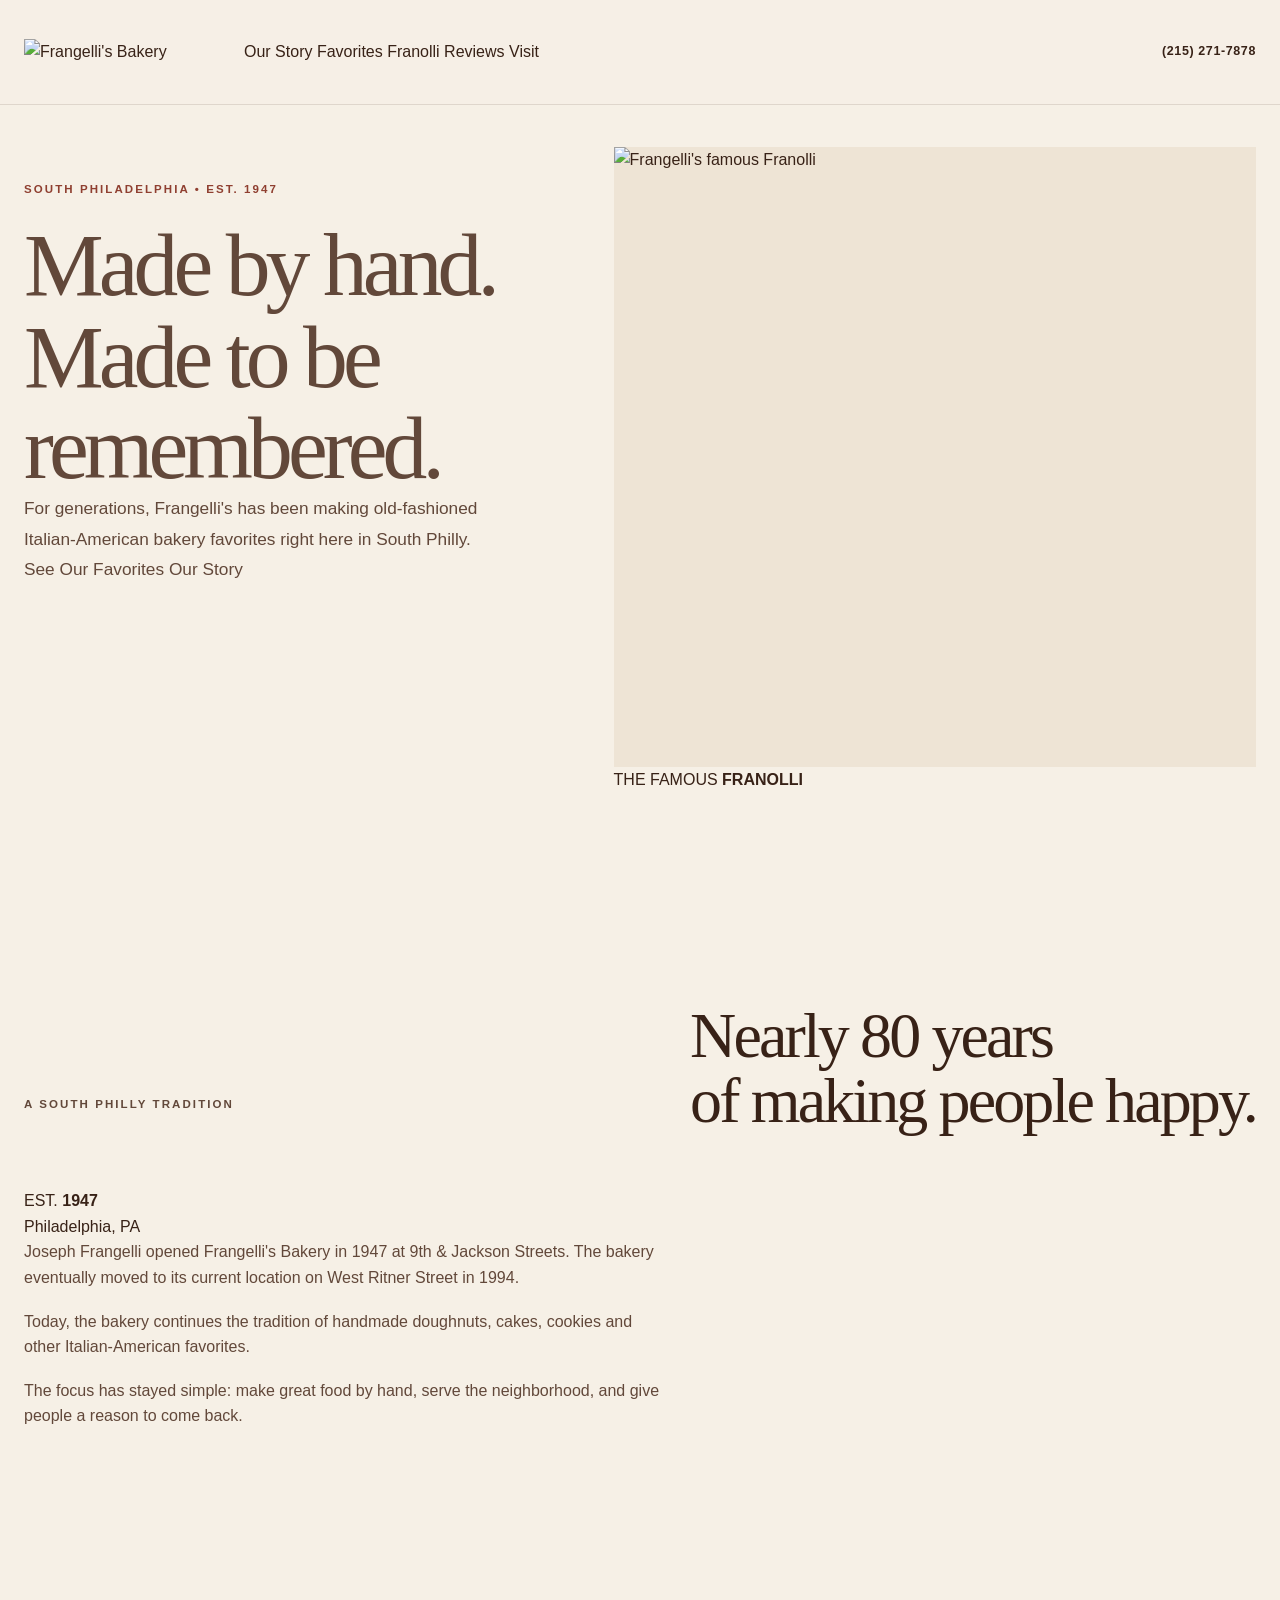
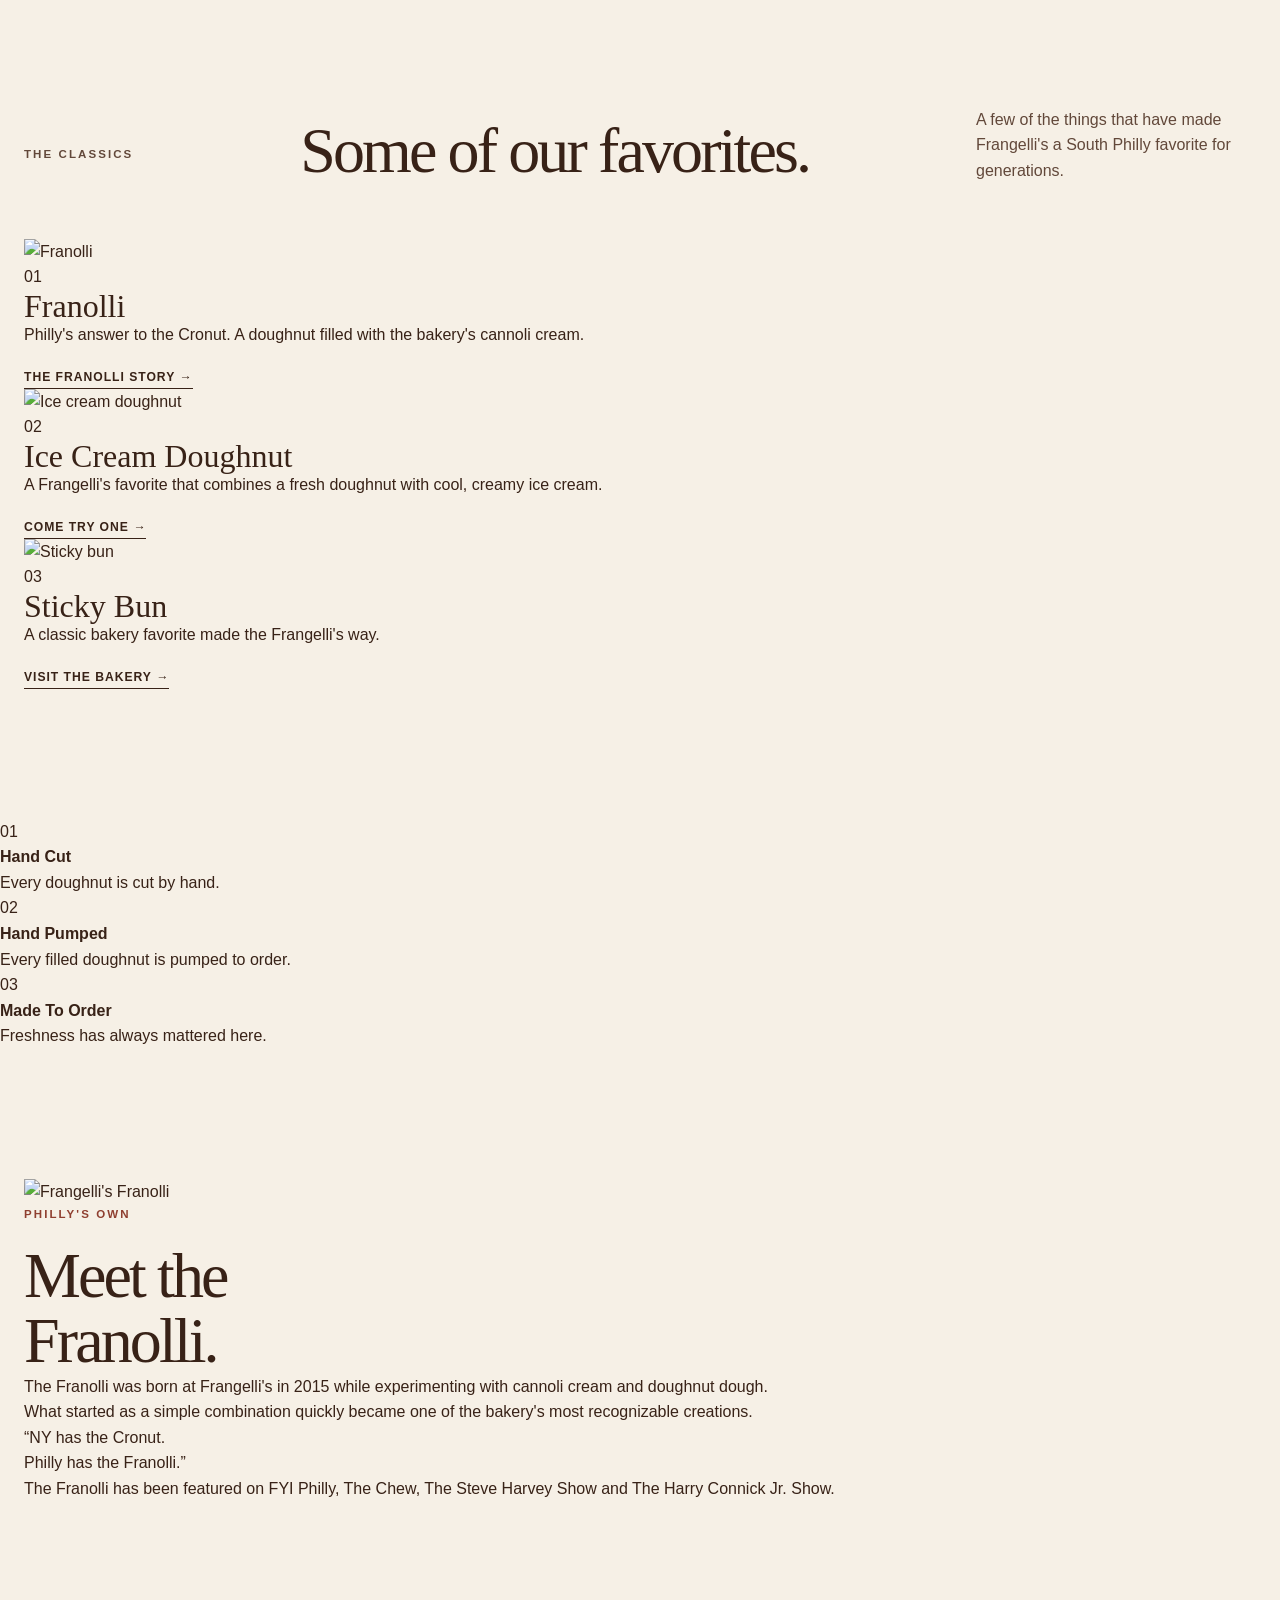
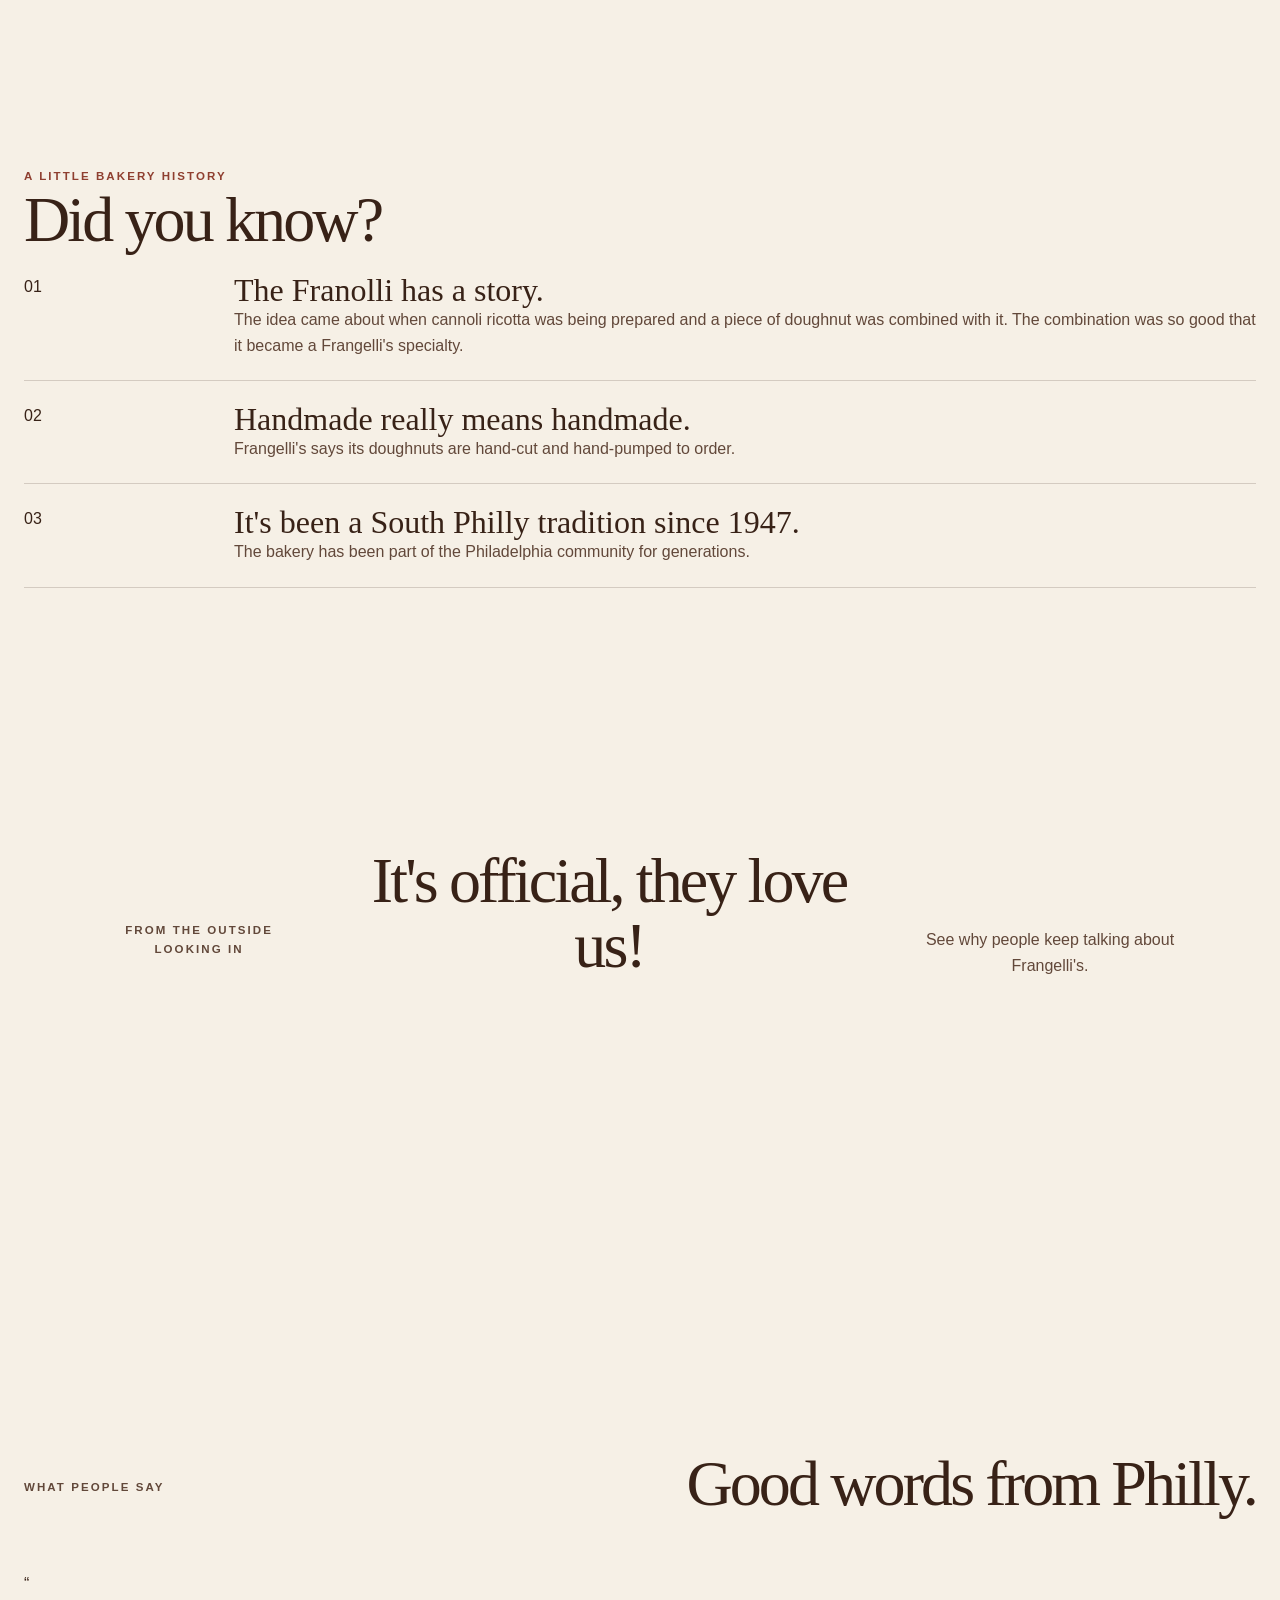
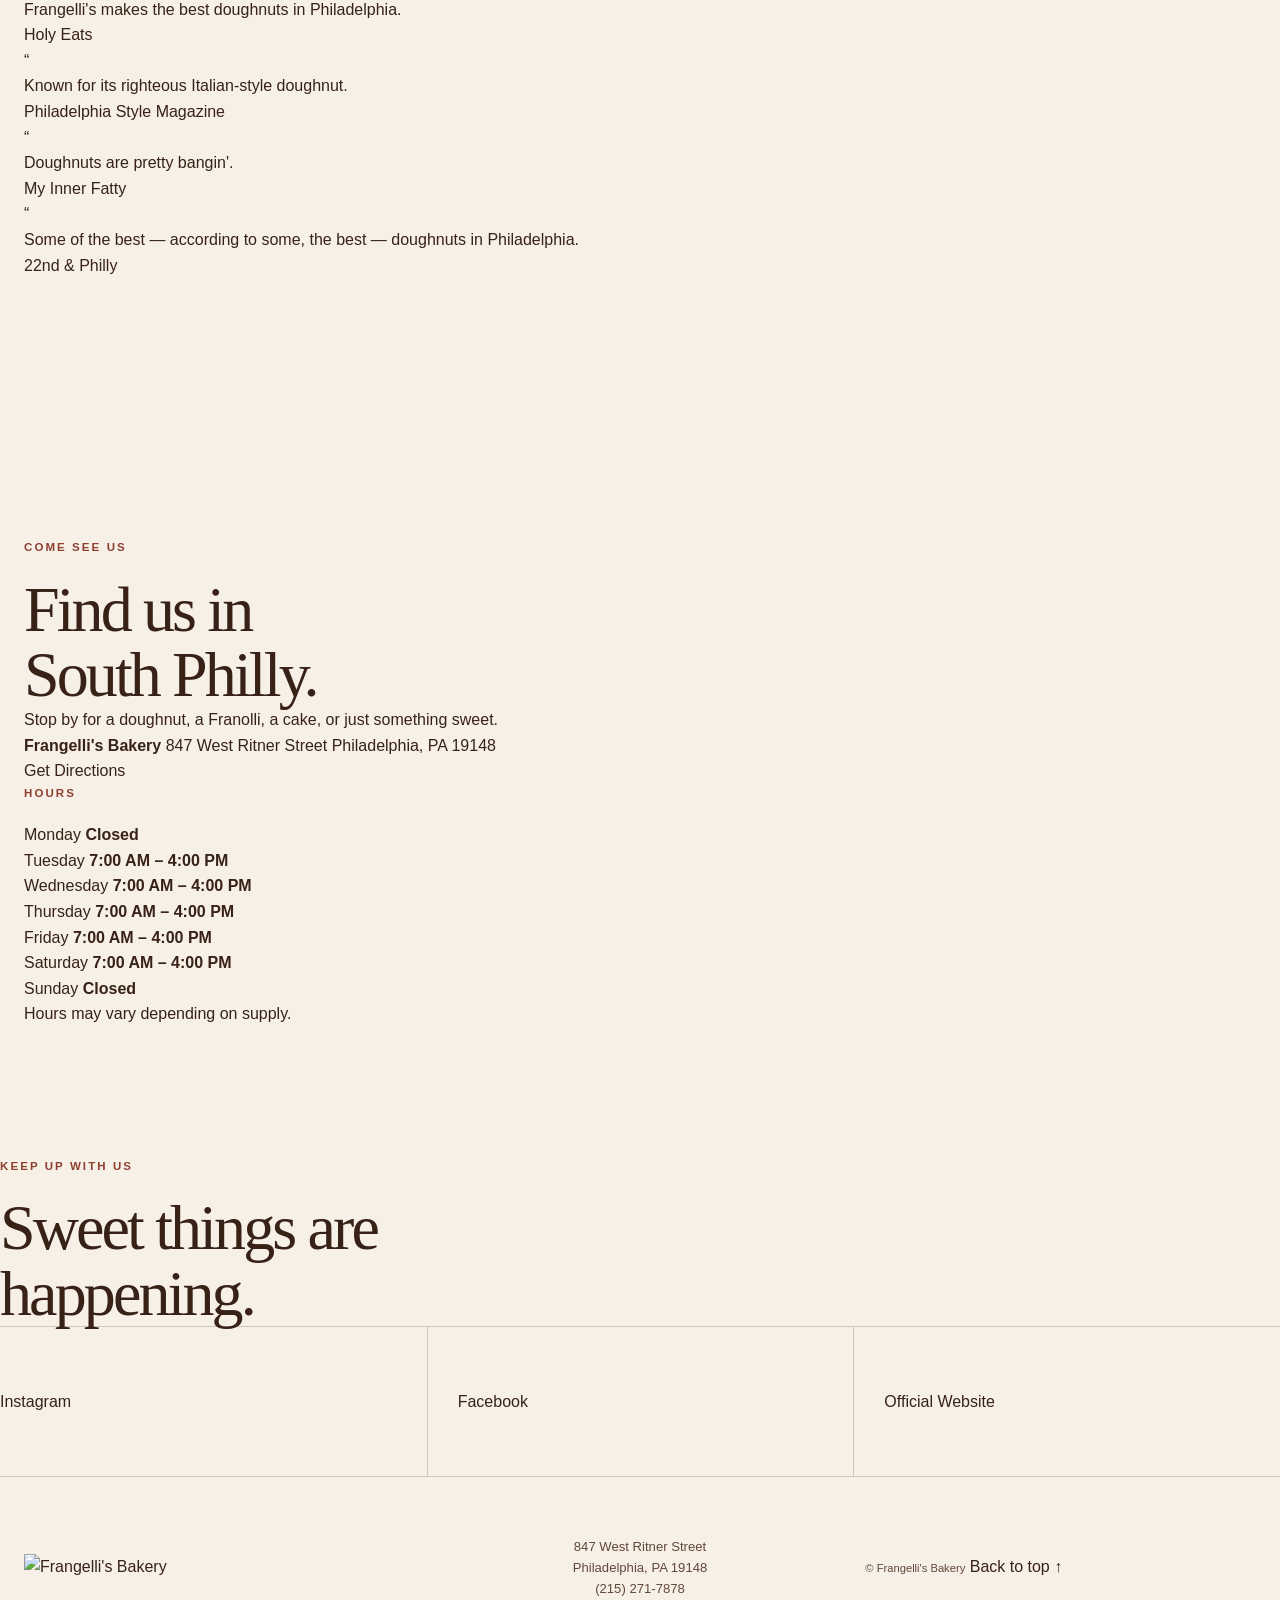
==== commit 31b45d6e: "Update index.html" ====
--- a/index.html
+++ b/index.html
@@ -3,642 +3,581 @@
 <head>
     <meta charset="UTF-8">
     <meta name="viewport" content="width=device-width, initial-scale=1.0">
-
     <title>Frangelli's Bakery | South Philadelphia</title>
-
-    <meta
-        name="description"
-        content="Frangelli's Bakery — handmade doughnuts, Franollis, cakes and neighborhood favorites in South Philadelphia since 1947."
-    >
-
+    <meta name="description" content="Frangelli's Bakery — handmade doughnuts, cakes, cookies, Franollis and more in South Philadelphia.">
     <link rel="stylesheet" href="style.css">
 </head>
 
 <body>
 
-    <!-- =========================
-         HEADER
-    ========================== -->
-
-    <header class="site-header">
-        <div class="header-inner">
-
-            <a href="#top" class="brand">
-                <img
-                    src="https://frangellis.com/images/frangellis-logo-clear.png?crc=4238155147"
-                    alt="Frangelli's Bakery"
-                >
-            </a>
-
-            <nav class="main-nav">
-                <a href="#story">Our Story</a>
-                <a href="#favorites">Favorites</a>
-                <a href="#franolli">Franolli</a>
-                <a href="#reviews">Reviews</a>
-                <a href="#visit">Visit</a>
-            </nav>
-
-            <a class="header-phone" href="tel:+12152717878">
-                215-271-7878
-            </a>
-
-        </div>
-    </header>
-
-
-    <main id="top">
-
-        <!-- =========================
-             HERO
-        ========================== -->
-
-        <section class="hero">
-
-            <div class="hero-content">
-
-                <p class="eyebrow">South Philadelphia · Since 1947</p>
-
-                <h1>
-                    Made by hand.<br>
-                    Made to be remembered.
-                </h1>
-
-                <p class="hero-text">
-                    Old-school Philadelphia baking, handmade doughnuts,
-                    and a few things you won't find anywhere else.
-                </p>
-
-                <div class="hero-actions">
-                    <a href="#favorites" class="button button-dark">
-                        Explore the bakery
-                    </a>
-
-                    <a href="#visit" class="button button-light">
-                        Find us
-                    </a>
-                </div>
-
-            </div>
-
-            <div class="hero-image">
-                <img
-                    src="https://frangellis.com/images/franolli.jpg?crc=222367972"
-                    alt="Frangelli's famous Franolli"
-                >
-            </div>
-
-        </section>
-
-
-        <!-- =========================
-             STORY
-        ========================== -->
-
-        <section class="story section" id="story">
-
-            <div class="story-copy">
-
-                <p class="eyebrow">A South Philly tradition</p>
-
-                <h2>
-                    Some things are better
-                    when they're made the
-                    old-fashioned way.
-                </h2>
-
-                <p>
-                    Frangelli's Bakery has been part of South Philadelphia
-                    since 1947. What started as a neighborhood bakery grew
-                    into a place people travel across the city for.
-                </p>
-
-                <p>
-                    The bakery is known for doing things by hand — from
-                    cutting doughnuts to pumping each one to order.
-                    The result is simple, fresh, and unmistakably Frangelli's.
-                </p>
-
-                <a
-                    href="https://frangellis.com/about.html"
-                    target="_blank"
-                    rel="noopener"
-                    class="text-link"
-                >
-                    Read our story →
-                </a>
-
-            </div>
-
-            <div class="story-card">
-
-                <span class="story-year">1947</span>
-
-                <h3>
-                    A neighborhood
-                    staple.
-                </h3>
-
-                <p>
-                    Generations of Philadelphia families have
-                    walked through these doors.
-                </p>
-
-                <div class="story-line"></div>
-
-                <span class="story-small">
-                    847 West Ritner Street
-                </span>
-
-            </div>
-
-        </section>
-
-
-        <!-- =========================
-             FAVORITES
-        ========================== -->
-
-        <section class="favorites section" id="favorites">
-
-            <div class="section-heading">
-
-                <div>
-                    <p class="eyebrow">The classics</p>
-                    <h2>People come back for these.</h2>
-                </div>
-
-                <p>
-                    A few of the bakery's most-loved
-                    creations.
-                </p>
-
-            </div>
-
-
-            <div class="product-grid">
-
-                <article class="product-card">
-
-                    <div class="product-image">
-                        <img
-                            src="https://frangellis.com/images/franolli.jpg?crc=222367972"
-                            alt="Franolli"
-                            loading="eager"
-                        >
-                    </div>
-
-                    <div class="product-info">
-                        <span>Signature</span>
-                        <h3>Franolli</h3>
-                        <p>
-                            Part doughnut, part cannoli,
-                            completely Frangelli's.
-                        </p>
-                    </div>
-
-                </article>
-
-
-                <article class="product-card">
-
-                    <div class="product-image">
-                        <img
-                            src="https://frangellis.com/images/ice-cream-donut.jpg?crc=4190406333"
-                            alt="Ice cream doughnut"
-                            loading="lazy"
-                        >
-                    </div>
-
-                    <div class="product-info">
-                        <span>Favorite</span>
-                        <h3>Ice Cream Doughnut</h3>
-                        <p>
-                            A Frangelli's classic that
-                            brings together two favorites.
-                        </p>
-                    </div>
-
-                </article>
-
-
-                <article class="product-card">
-
-                    <div class="product-image">
-                        <img
-                            src="https://frangellis.com/images/sticky-bun.jpg?crc=4190286994"
-                            alt="Sticky bun"
-                            loading="lazy"
-                        >
-                    </div>
-
-                    <div class="product-info">
-                        <span>Classic</span>
-                        <h3>Sticky Bun</h3>
-                        <p>
-                            Warm, rich, and exactly the
-                            kind of bakery classic you want.
-                        </p>
-                    </div>
-
-                </article>
-
-            </div>
-
-        </section>
-
-
-        <!-- =========================
-             HANDMADE STRIP
-        ========================== -->
-
-        <section class="handmade">
-
-            <div class="handmade-inner">
-
-                <div>
-                    <p class="eyebrow">Made differently</p>
-
-                    <h2>
-                        Every doughnut
-                        gets attention.
-                    </h2>
-                </div>
-
-                <div class="handmade-stat">
-                    <strong>01</strong>
-                    <span>Hand cut</span>
-                </div>
-
-                <div class="handmade-stat">
-                    <strong>02</strong>
-                    <span>Hand pumped</span>
-                </div>
-
-                <div class="handmade-stat">
-                    <strong>03</strong>
-                    <span>Made to order</span>
-                </div>
-
-            </div>
-
-        </section>
-
-
-        <!-- =========================
-             FRANOLLI FEATURE
-        ========================== -->
-
-        <section class="franolli section" id="franolli">
-
-            <div class="franolli-image">
-                <img
-                    src="https://frangellis.com/images/franolli-sio-web.png?crc=3968329548"
-                    alt="The story of the Franolli"
-                    loading="lazy"
-                >
-            </div>
-
-            <div class="franolli-copy">
-
-                <p class="eyebrow">The Philly original</p>
-
-                <h2>
-                    Meet the
-                    Franolli.
-                </h2>
-
-                <p class="large-copy">
-                    New York has the Cronut.
-                    Philly has the Franolli.
-                </p>
-
-                <p>
-                    The Franolli came from an accidental combination
-                    of doughnut and cannoli that turned into one of
-                    Frangelli's most recognizable creations.
-                </p>
-
-                <p>
-                    What began as a little experiment eventually
-                    became a South Philly favorite and earned attention
-                    far beyond the neighborhood.
-                </p>
-
-                <a
-                    href="https://frangellis.com/franolli.html"
-                    target="_blank"
-                    rel="noopener"
-                    class="button button-dark"
-                >
-                    Discover the Franolli
-                </a>
-
-            </div>
-
-        </section>
-
-
-        <!-- =========================
-             FACTS
-        ========================== -->
-
-        <section class="facts section">
-
-            <div class="facts-image">
-                <img
-                    src="https://frangellis.com/images/u751-5.png?crc=4219086227"
-                    alt="Frangelli's Bakery"
-                    loading="lazy"
-                >
-            </div>
-
-            <div class="facts-content">
-
-                <p class="eyebrow">Did you know?</p>
-
-                <h2>
-                    There is a lot of
-                    work behind the counter.
-                </h2>
-
-                <div class="fact-list">
-
-                    <div class="fact">
-                        <strong>Hand cut</strong>
-                        <p>
-                            Every doughnut is hand cut.
-                        </p>
-                    </div>
-
-                    <div class="fact">
-                        <strong>Made to order</strong>
-                        <p>
-                            Every doughnut is hand pumped to order.
-                        </p>
-                    </div>
-
-                    <div class="fact">
-                        <strong>Since 1947</strong>
-                        <p>
-                            Frangelli's has been a neighborhood staple
-                            for generations.
-                        </p>
-                    </div>
-
-                </div>
-
-            </div>
-
-        </section>
-
-
-        <!-- =========================
-             VIDEO
-        ========================== -->
-
-        <section class="video-section">
-
-            <div class="video-heading">
-                <p class="eyebrow">People know good doughnuts</p>
-
-                <h2>
-                    It's official,
-                    they love us!
-                </h2>
-
-                <p>
-                    See what happens when Philadelphia's
-                    favorite doughnut shop gets a little attention.
-                </p>
-            </div>
-
-            <div class="video-frame">
-
-                <iframe
-                    src="https://www.youtube.com/embed/REbc7aK86PY?start=46"
-                    title="Frangelli's Bakery"
-                    loading="lazy"
-                    allow="accelerometer; autoplay; clipboard-write; encrypted-media; gyroscope; picture-in-picture; web-share"
-                    allowfullscreen>
-                </iframe>
-
-            </div>
-
-        </section>
-
-
-        <!-- =========================
-             REVIEWS
-        ========================== -->
-
-        <section class="reviews section" id="reviews">
-
-            <div class="section-heading">
-
-                <div>
-                    <p class="eyebrow">Around Philadelphia</p>
-                    <h2>People have things to say.</h2>
-                </div>
-
-                <a
-                    href="https://frangellis.com/reviews.html"
-                    target="_blank"
-                    rel="noopener"
-                    class="text-link"
-                >
-                    See all reviews →
-                </a>
-
-            </div>
-
-
-            <div class="review-grid">
-
-                <article class="review">
-                    <div class="stars">★★★★★</div>
-                    <p>
-                        “Frangelli's makes the best doughnuts
-                        in Philadelphia.”
-                    </p>
-                    <span>Holy Eats</span>
-                </article>
-
-                <article class="review">
-                    <div class="stars">★★★★★</div>
-                    <p>
-                        “Known for its righteous
-                        Italian-style doughnut.”
-                    </p>
-                    <span>Philadelphia Style</span>
-                </article>
-
-                <article class="review">
-                    <div class="stars">★★★★★</div>
-                    <p>
-                        “Doughnuts are pretty bangin'.”
-                    </p>
-                    <span>My Inner Fatty</span>
-                </article>
-
-                <article class="review">
-                    <div class="stars">★★★★★</div>
-                    <p>
-                        “Some of the best — according to some,
-                        the best — doughnuts in Philadelphia.”
-                    </p>
-                    <span>22nd & Philly</span>
-                </article>
-
-            </div>
-
-        </section>
-
-
-        <!-- =========================
-             VISIT
-        ========================== -->
-
-        <section class="visit" id="visit">
-
-            <div class="visit-inner">
-
-                <div class="visit-copy">
-
-                    <p class="eyebrow">Come see us</p>
-
-                    <h2>
-                        Your next
-                        doughnut stop.
-                    </h2>
-
-                    <p>
-                        Find us in South Philadelphia,
-                        right on West Ritner Street.
-                    </p>
-
-                    <a
-                        href="https://www.google.com/maps/search/?api=1&query=847+West+Ritner+Street+Philadelphia+PA+19148"
-                        target="_blank"
-                        rel="noopener"
-                        class="button button-light"
-                    >
-                        Get directions
-                    </a>
-
-                </div>
-
-
-                <div class="visit-details">
-
-                    <div class="detail">
-                        <span>Address</span>
-                        <strong>
-                            847 West Ritner Street<br>
-                            Philadelphia, PA 19148
-                        </strong>
-                    </div>
-
-                    <div class="detail">
-                        <span>Phone</span>
-                        <a href="tel:+12152717878">
-                            215-271-7878
-                        </a>
-                    </div>
-
-                    <div class="detail">
-                        <span>Hours</span>
-                        <strong>
-                            Tuesday–Saturday<br>
-                            7:00 AM–4:00 PM
-                        </strong>
-
-                        <small>
-                            Closed Sunday & Monday
-                        </small>
-                    </div>
-
-                </div>
-
-            </div>
-
-        </section>
-
-
-        <!-- =========================
-             SOCIAL
-        ========================== -->
-
-        <section class="social section">
-
-            <div class="social-heading">
-                <p class="eyebrow">Stay connected</p>
-                <h2>See what's coming out of the kitchen.</h2>
-            </div>
-
-            <div class="social-links">
-
-                <a
-                    href="https://www.instagram.com/frangellisbakery/"
-                    target="_blank"
-                    rel="noopener"
-                >
-                    <span>Instagram</span>
-                    <strong>@frangellisbakery</strong>
-                    <b>↗</b>
-                </a>
-
-                <a
-                    href="https://www.facebook.com/frangellisbakery/"
-                    target="_blank"
-                    rel="noopener"
-                >
-                    <span>Facebook</span>
-                    <strong>Frangelli's Bakery</strong>
-                    <b>↗</b>
-                </a>
-
-                <a
-                    href="https://frangellis.com/"
-                    target="_blank"
-                    rel="noopener"
-                >
-                    <span>Official site</span>
-                    <strong>Frangellis.com</strong>
-                    <b>↗</b>
-                </a>
-
-            </div>
-
-        </section>
-
-    </main>
-
-
-    <!-- =========================
-         FOOTER
-    ========================== -->
-
-    <footer class="footer">
-
-        <div class="footer-inner">
-
+<header class="site-header">
+    <div class="header-inner">
+
+        <a href="#" class="logo-link" aria-label="Frangelli's Bakery home">
             <img
                 src="https://frangellis.com/images/frangellis-logo-clear.png?crc=4238155147"
                 alt="Frangelli's Bakery"
+                class="logo"
             >
-
+        </a>
+
+        <nav class="nav-links">
+            <a href="#story">Our Story</a>
+            <a href="#favorites">Favorites</a>
+            <a href="#franolli">Franolli</a>
+            <a href="#reviews">Reviews</a>
+            <a href="#visit">Visit</a>
+        </nav>
+
+        <a href="tel:2152717878" class="header-phone">
+            (215) 271-7878
+        </a>
+
+    </div>
+</header>
+
+
+<main>
+
+    <!-- HERO -->
+    <section class="hero">
+        <div class="hero-text">
+            <p class="eyebrow">SOUTH PHILADELPHIA • EST. 1947</p>
+
+            <h1>
+                Made by hand.<br>
+                Made to be<br>
+                remembered.
+            </h1>
+
+            <p class="hero-description">
+                For generations, Frangelli's has been making old-fashioned
+                Italian-American bakery favorites right here in South Philly.
+            </p>
+
+            <div class="hero-buttons">
+                <a href="#favorites" class="btn btn-primary">
+                    See Our Favorites
+                </a>
+
+                <a href="#story" class="btn btn-outline">
+                    Our Story
+                </a>
+            </div>
+        </div>
+
+        <div class="hero-image-wrap">
+            <img
+                src="https://frangellis.com/images/franolli.jpg?crc=222367972"
+                alt="Frangelli's famous Franolli"
+                class="hero-image"
+            >
+
+            <div class="image-caption">
+                <span>THE FAMOUS</span>
+                <strong>FRANOLLI</strong>
+            </div>
+        </div>
+    </section>
+
+
+    <!-- STORY -->
+    <section id="story" class="story-section section">
+
+        <div class="section-heading">
+            <p class="eyebrow">A SOUTH PHILLY TRADITION</p>
+            <h2>Nearly 80 years<br>of making people happy.</h2>
+        </div>
+
+        <div class="story-grid">
+
+            <div class="year-card">
+                <span>EST.</span>
+                <strong>1947</strong>
+                <p>Philadelphia, PA</p>
+            </div>
+
+            <div class="story-copy">
+                <p>
+                    Joseph Frangelli opened Frangelli's Bakery in 1947 at
+                    9th & Jackson Streets. The bakery eventually moved to
+                    its current location on West Ritner Street in 1994.
+                </p>
+
+                <p>
+                    Today, the bakery continues the tradition of handmade
+                    doughnuts, cakes, cookies and other Italian-American
+                    favorites.
+                </p>
+
+                <p>
+                    The focus has stayed simple: make great food by hand,
+                    serve the neighborhood, and give people a reason to
+                    come back.
+                </p>
+            </div>
+
+        </div>
+    </section>
+
+
+    <!-- FAVORITES -->
+    <section id="favorites" class="favorites-section section">
+
+        <div class="section-heading centered">
+            <p class="eyebrow">THE CLASSICS</p>
+            <h2>Some of our favorites.</h2>
             <p>
-                Handmade in South Philadelphia since 1947.
-            </p>
-
-            <span>
-                © 2026 Frangelli's Bakery
-            </span>
-
-        </div>
-
-    </footer>
-
+                A few of the things that have made Frangelli's a South
+                Philly favorite for generations.
+            </p>
+        </div>
+
+        <div class="favorites-grid">
+
+            <article class="food-card">
+                <div class="food-image-wrap">
+                    <img
+                        src="https://frangellis.com/images/franolli.jpg?crc=222367972"
+                        alt="Franolli"
+                        class="food-image"
+                    >
+                </div>
+
+                <div class="food-card-content">
+                    <p class="card-number">01</p>
+                    <h3>Franolli</h3>
+
+                    <p>
+                        Philly's answer to the Cronut. A doughnut filled
+                        with the bakery's cannoli cream.
+                    </p>
+
+                    <a href="#franolli" class="text-link">
+                        The Franolli story →
+                    </a>
+                </div>
+            </article>
+
+
+            <article class="food-card">
+                <div class="food-image-wrap">
+                    <img
+                        src="https://frangellis.com/images/ice-cream-donut.jpg?crc=4190406333"
+                        alt="Ice cream doughnut"
+                        class="food-image"
+                    >
+                </div>
+
+                <div class="food-card-content">
+                    <p class="card-number">02</p>
+                    <h3>Ice Cream Doughnut</h3>
+
+                    <p>
+                        A Frangelli's favorite that combines a fresh
+                        doughnut with cool, creamy ice cream.
+                    </p>
+
+                    <a href="#visit" class="text-link">
+                        Come try one →
+                    </a>
+                </div>
+            </article>
+
+
+            <article class="food-card">
+                <div class="food-image-wrap">
+                    <img
+                        src="https://frangellis.com/images/sticky-bun.jpg?crc=4190286994"
+                        alt="Sticky bun"
+                        class="food-image"
+                    >
+                </div>
+
+                <div class="food-card-content">
+                    <p class="card-number">03</p>
+                    <h3>Sticky Bun</h3>
+
+                    <p>
+                        A classic bakery favorite made the Frangelli's
+                        way.
+                    </p>
+
+                    <a href="#visit" class="text-link">
+                        Visit the bakery →
+                    </a>
+                </div>
+            </article>
+
+        </div>
+    </section>
+
+
+    <!-- HANDMADE STRIP -->
+    <section class="handmade-strip">
+
+        <div class="handmade-item">
+            <span class="handmade-icon">01</span>
+            <div>
+                <strong>Hand Cut</strong>
+                <p>Every doughnut is cut by hand.</p>
+            </div>
+        </div>
+
+        <div class="handmade-item">
+            <span class="handmade-icon">02</span>
+            <div>
+                <strong>Hand Pumped</strong>
+                <p>Every filled doughnut is pumped to order.</p>
+            </div>
+        </div>
+
+        <div class="handmade-item">
+            <span class="handmade-icon">03</span>
+            <div>
+                <strong>Made To Order</strong>
+                <p>Freshness has always mattered here.</p>
+            </div>
+        </div>
+
+    </section>
+
+
+    <!-- FRANOLLI -->
+    <section id="franolli" class="feature-section section">
+
+        <div class="feature-image-wrap">
+            <img
+                src="https://frangellis.com/images/franolli-sio-web.png?crc=3968329548"
+                alt="Frangelli's Franolli"
+                class="feature-image"
+            >
+        </div>
+
+        <div class="feature-content">
+            <p class="eyebrow">PHILLY'S OWN</p>
+
+            <h2>
+                Meet the<br>
+                Franolli.
+            </h2>
+
+            <p>
+                The Franolli was born at Frangelli's in 2015 while
+                experimenting with cannoli cream and doughnut dough.
+            </p>
+
+            <p>
+                What started as a simple combination quickly became one
+                of the bakery's most recognizable creations.
+            </p>
+
+            <blockquote>
+                “NY has the Cronut.<br>
+                Philly has the Franolli.”
+            </blockquote>
+
+            <p class="small-note">
+                The Franolli has been featured on FYI Philly, The Chew,
+                The Steve Harvey Show and The Harry Connick Jr. Show.
+            </p>
+        </div>
+
+    </section>
+
+
+    <!-- DID YOU KNOW -->
+    <section class="did-you-know section">
+
+        <div class="did-you-know-card">
+
+            <div class="did-you-know-title">
+                <span class="eyebrow">A LITTLE BAKERY HISTORY</span>
+                <h2>Did you know?</h2>
+            </div>
+
+            <div class="did-you-know-content">
+
+                <div class="fact">
+                    <span class="fact-number">01</span>
+                    <div>
+                        <h3>The Franolli has a story.</h3>
+                        <p>
+                            The idea came about when cannoli ricotta was
+                            being prepared and a piece of doughnut was
+                            combined with it. The combination was so good
+                            that it became a Frangelli's specialty.
+                        </p>
+                    </div>
+                </div>
+
+                <div class="fact">
+                    <span class="fact-number">02</span>
+                    <div>
+                        <h3>Handmade really means handmade.</h3>
+                        <p>
+                            Frangelli's says its doughnuts are hand-cut
+                            and hand-pumped to order.
+                        </p>
+                    </div>
+                </div>
+
+                <div class="fact">
+                    <span class="fact-number">03</span>
+                    <div>
+                        <h3>It's been a South Philly tradition since 1947.</h3>
+                        <p>
+                            The bakery has been part of the Philadelphia
+                            community for generations.
+                        </p>
+                    </div>
+                </div>
+
+            </div>
+
+        </div>
+
+    </section>
+
+
+    <!-- VIDEO -->
+    <section class="video-section section">
+
+        <div class="section-heading centered">
+            <p class="eyebrow">FROM THE OUTSIDE LOOKING IN</p>
+            <h2>It's official, they love us!</h2>
+            <p>
+                See why people keep talking about Frangelli's.
+            </p>
+        </div>
+
+        <div class="video-wrapper">
+            <iframe
+                src="https://www.youtube.com/embed/REbc7aK86PY?start=46"
+                title="Frangelli's Bakery feature"
+                frameborder="0"
+                allow="accelerometer; autoplay; clipboard-write; encrypted-media; gyroscope; picture-in-picture; web-share"
+                allowfullscreen>
+            </iframe>
+        </div>
+
+    </section>
+
+
+    <!-- REVIEWS -->
+    <section id="reviews" class="reviews-section section">
+
+        <div class="section-heading centered">
+            <p class="eyebrow">WHAT PEOPLE SAY</p>
+            <h2>Good words from Philly.</h2>
+        </div>
+
+        <div class="reviews-grid">
+
+            <article class="review-card">
+                <span class="quote-mark">“</span>
+
+                <p>
+                    Frangelli's makes the best doughnuts in Philadelphia.
+                </p>
+
+                <span class="review-source">Holy Eats</span>
+            </article>
+
+
+            <article class="review-card">
+                <span class="quote-mark">“</span>
+
+                <p>
+                    Known for its righteous Italian-style doughnut.
+                </p>
+
+                <span class="review-source">
+                    Philadelphia Style Magazine
+                </span>
+            </article>
+
+
+            <article class="review-card">
+                <span class="quote-mark">“</span>
+
+                <p>
+                    Doughnuts are pretty bangin'.
+                </p>
+
+                <span class="review-source">
+                    My Inner Fatty
+                </span>
+            </article>
+
+
+            <article class="review-card">
+                <span class="quote-mark">“</span>
+
+                <p>
+                    Some of the best — according to some, the best —
+                    doughnuts in Philadelphia.
+                </p>
+
+                <span class="review-source">
+                    22nd & Philly
+                </span>
+            </article>
+
+        </div>
+
+    </section>
+
+
+    <!-- VISIT -->
+    <section id="visit" class="visit-section section">
+
+        <div class="visit-content">
+
+            <p class="eyebrow">COME SEE US</p>
+
+            <h2>
+                Find us in<br>
+                South Philly.
+            </h2>
+
+            <p class="visit-description">
+                Stop by for a doughnut, a Franolli, a cake, or just
+                something sweet.
+            </p>
+
+            <div class="address">
+                <strong>Frangelli's Bakery</strong>
+                <span>847 West Ritner Street</span>
+                <span>Philadelphia, PA 19148</span>
+            </div>
+
+            <a
+                href="https://www.google.com/maps/search/?api=1&query=847+West+Ritner+Street+Philadelphia+PA+19148"
+                target="_blank"
+                rel="noopener"
+                class="btn btn-primary">
+                Get Directions
+            </a>
+
+        </div>
+
+
+        <div class="hours-card">
+
+            <p class="eyebrow">HOURS</p>
+
+            <div class="hours-row">
+                <span>Monday</span>
+                <strong>Closed</strong>
+            </div>
+
+            <div class="hours-row">
+                <span>Tuesday</span>
+                <strong>7:00 AM – 4:00 PM</strong>
+            </div>
+
+            <div class="hours-row">
+                <span>Wednesday</span>
+                <strong>7:00 AM – 4:00 PM</strong>
+            </div>
+
+            <div class="hours-row">
+                <span>Thursday</span>
+                <strong>7:00 AM – 4:00 PM</strong>
+            </div>
+
+            <div class="hours-row">
+                <span>Friday</span>
+                <strong>7:00 AM – 4:00 PM</strong>
+            </div>
+
+            <div class="hours-row">
+                <span>Saturday</span>
+                <strong>7:00 AM – 4:00 PM</strong>
+            </div>
+
+            <div class="hours-row">
+                <span>Sunday</span>
+                <strong>Closed</strong>
+            </div>
+
+            <p class="hours-note">
+                Hours may vary depending on supply.
+            </p>
+
+        </div>
+
+    </section>
+
+
+    <!-- SOCIAL -->
+    <section class="social-section">
+
+        <p class="eyebrow">KEEP UP WITH US</p>
+
+        <h2>
+            Sweet things are<br>
+            happening.
+        </h2>
+
+        <div class="social-links">
+
+            <a
+                href="https://www.instagram.com/frangellisbakery/"
+                target="_blank"
+                rel="noopener">
+                Instagram
+            </a>
+
+            <a
+                href="https://www.facebook.com/frangellisbakery/"
+                target="_blank"
+                rel="noopener">
+                Facebook
+            </a>
+
+            <a
+                href="https://frangellis.com/"
+                target="_blank"
+                rel="noopener">
+                Official Website
+            </a>
+
+        </div>
+
+    </section>
+
+</main>
+
+
+<footer class="site-footer">
+
+    <div class="footer-inner">
+
+        <div>
+            <img
+                src="https://frangellis.com/images/frangellis-logo-clear.png?crc=4238155147"
+                alt="Frangelli's Bakery"
+                class="footer-logo"
+            >
+        </div>
+
+        <div class="footer-info">
+            <p>847 West Ritner Street</p>
+            <p>Philadelphia, PA 19148</p>
+            <p>(215) 271-7878</p>
+        </div>
+
+        <div class="footer-bottom">
+            <span>© Frangelli's Bakery</span>
+
+            <a href="#">Back to top ↑</a>
+        </div>
+
+    </div>
+
+</footer>
 
 </body>
 </html>
--- a/style.css
+++ b/style.css
@@ -1,24 +1,30 @@
+/* =========================================
+   FRANGELLI'S BAKERY
+   Fresh editorial layout
+========================================= */
+
 :root {
-    --cream: #f5efe5;
-    --cream-light: #fbf8f2;
-    --cream-dark: #e9dfd0;
-
-    --brown: #352116;
-    --brown-light: #6c5141;
-    --brown-dark: #21140d;
-
-    --red: #934332;
-    --red-dark: #713326;
-
-    --white: #fffaf2;
-
-    --max-width: 1180px;
+    --cream: #f6f0e6;
+    --cream-2: #eee4d5;
+    --paper: #fbf8f2;
+
+    --brown: #382217;
+    --brown-2: #62483a;
+    --brown-dark: #24150e;
+
+    --red: #8f3f30;
+    --red-dark: #713126;
+
+    --white: #fffdf8;
+
+    --max: 1240px;
+    --radius: 4px;
 }
 
 
 /* =========================================
    RESET
-   ========================================= */
+========================================= */
 
 * {
     box-sizing: border-box;
@@ -26,1621 +32,856 @@
     padding: 0;
 }
 
-
 html {
     scroll-behavior: smooth;
 }
 
-
 body {
-    background: var(--cream-light);
-
+    background: var(--cream);
     color: var(--brown);
-
-    font-family:
-        Arial,
-        Helvetica,
-        sans-serif;
-
+    font-family: Arial, Helvetica, sans-serif;
     line-height: 1.6;
 }
-
 
 img {
     display: block;
     max-width: 100%;
 }
 
+a {
+    color: inherit;
+    text-decoration: none;
+}
+
+
+/* =========================================
+   TYPE
+========================================= */
+
+h1,
+h2,
+h3 {
+    font-family: Georgia, "Times New Roman", serif;
+    font-weight: 400;
+    line-height: 1.02;
+}
+
+h1 {
+    font-size: clamp(3.8rem, 7vw, 7.2rem);
+    letter-spacing: -0.055em;
+}
+
+h2 {
+    font-size: clamp(3rem, 5vw, 5.2rem);
+    letter-spacing: -0.045em;
+}
+
+h3 {
+    font-size: 2rem;
+}
+
+.eyebrow {
+    margin-bottom: 20px;
+    color: var(--red);
+    font-size: 0.72rem;
+    font-weight: 700;
+    letter-spacing: 0.18em;
+    text-transform: uppercase;
+}
+
 
 /* =========================================
    HEADER
-   ========================================= */
+========================================= */
 
 .site-header {
-    position: absolute;
-
-    top: 0;
-    left: 0;
-
-    width: 100%;
-
+    position: relative;
     z-index: 10;
-
-    padding: 16px 0;
-}
-
+    border-bottom: 1px solid rgba(56, 34, 23, 0.12);
+    background: rgba(246, 240, 230, 0.96);
+}
 
 .header-inner {
-    width: min(
-        var(--max-width),
-        calc(100% - 48px)
-    );
-
-    height: 92px;
-
-    margin: 0 auto;
-
+    width: min(var(--max), calc(100% - 48px));
+    min-height: 104px;
+    margin: auto;
+
+    display: grid;
+    grid-template-columns: 190px 1fr 190px;
+    align-items: center;
+    gap: 30px;
+}
+
+.brand {
+    width: 180px;
     display: flex;
-
     align-items: center;
-
-    justify-content: space-between;
-
-    gap: 30px;
-
-    border-bottom:
-        1px solid
-        rgba(255, 250, 242, 0.25);
-}
-
-
-/* LOGO */
-
-.logo {
-    display: flex;
-
-    align-items: center;
-
-    width: 190px;
-    height: 92px;
-
-    flex-shrink: 0;
-
-    overflow: visible;
-}
-
-
-.logo img {
-    display: block;
-
-    width: 175px;
-
+}
+
+.brand img {
+    width: 170px;
     height: auto;
-
-    max-width: none;
-
+    max-height: 88px;
     object-fit: contain;
 }
-
-
-/* NAV */
 
 .main-nav {
     display: flex;
-
+    justify-content: center;
     align-items: center;
-
-    justify-content: center;
-
-    gap: 27px;
-}
-
+    gap: 34px;
+}
 
 .main-nav a {
-    position: relative;
-
-    color:
-        rgba(255, 250, 242, 0.9);
-
-    text-decoration: none;
-
-    font-size: 13px;
-
-    font-weight: 600;
-
-    white-space: nowrap;
-}
-
-
-.main-nav a::after {
-    content: "";
-
-    position: absolute;
-
-    left: 0;
-
-    bottom: -7px;
-
-    width: 0;
-
-    height: 1px;
-
-    background: var(--white);
-
-    transition:
-        width 0.2s ease;
-}
-
-
-.main-nav a:hover::after {
-    width: 100%;
-}
-
-
-/* PHONE */
+    font-size: 0.78rem;
+    font-weight: 700;
+    letter-spacing: 0.08em;
+    text-transform: uppercase;
+    transition: color 0.2s ease;
+}
+
+.main-nav a:hover {
+    color: var(--red);
+}
 
 .header-phone {
+    justify-self: end;
+    font-size: 0.78rem;
+    font-weight: 700;
+    letter-spacing: 0.05em;
+}
+
+
+/* =========================================
+   HERO
+========================================= */
+
+.hero {
+    width: min(var(--max), calc(100% - 48px));
+    min-height: 700px;
+    margin: auto;
+
+    display: grid;
+    grid-template-columns: 0.9fr 1.1fr;
+    align-items: stretch;
+
+    padding: 42px 0 80px;
+    gap: 64px;
+}
+
+.hero-content {
+    align-self: center;
+    padding: 40px 0;
+}
+
+.hero-text {
+    max-width: 500px;
+    margin-top: 32px;
+
+    color: var(--brown-2);
+    font-size: 1.08rem;
+    line-height: 1.75;
+}
+
+.hero-actions {
     display: flex;
-
-    align-items: center;
-
-    justify-content: center;
-
-    height: 46px;
-
-    padding: 0 18px;
-
-    border:
-        1px solid
-        rgba(255, 250, 242, 0.45);
-
-    color: var(--white);
-
-    text-decoration: none;
-
-    font-size: 13px;
-
-    font-weight: 600;
-
-    white-space: nowrap;
-}
-
-
-.header-phone:hover {
-    background: var(--white);
-
-    color: var(--brown);
-}
-
-
-/* =========================================
-   HERO
-   ========================================= */
-
-.hero {
-    position: relative;
-
-    min-height: 760px;
-
-    display: flex;
-
-    align-items: flex-end;
-
+    gap: 12px;
+    margin-top: 38px;
+}
+
+.hero-image {
+    min-height: 620px;
     overflow: hidden;
-
-    background: var(--brown-dark);
-}
-
-
-.hero-image {
-    position: absolute;
-
-    inset: 0;
-
+    background: var(--cream-2);
+}
+
+.hero-image img {
     width: 100%;
     height: 100%;
-
     object-fit: cover;
 
-    object-position: center;
-}
-
-
-.hero-overlay {
-    position: absolute;
-
-    inset: 0;
-
-    background:
-        linear-gradient(
-            90deg,
-            rgba(33, 20, 13, 0.85),
-            rgba(33, 20, 13, 0.58) 45%,
-            rgba(33, 20, 13, 0.2)
-        );
-}
-
-
-.hero-content {
-    position: relative;
-
-    z-index: 2;
-
-    width: min(
-        var(--max-width),
-        calc(100% - 48px)
-    );
-
-    margin: 0 auto;
-
-    padding:
-        175px
-        0
-        90px;
-}
-
-
-.eyebrow {
-    display: block;
-
-    margin-bottom: 20px;
-
-    color: #ead6c0;
-
-    font-size: 12px;
-
+    /* Prevents browser interpolation from making the image
+       look unnecessarily soft at normal sizes. */
+    image-rendering: auto;
+}
+
+
+/* =========================================
+   BUTTONS
+========================================= */
+
+.button {
+    min-height: 52px;
+    padding: 15px 24px;
+
+    display: inline-flex;
+    align-items: center;
+    justify-content: center;
+
+    border: 1px solid transparent;
+
+    font-size: 0.75rem;
     font-weight: 700;
-
-    letter-spacing: 0.15em;
-
+    letter-spacing: 0.08em;
     text-transform: uppercase;
-}
-
-
-.hero h1 {
-    max-width: 760px;
-
-    color: var(--white);
-
-    font-family:
-        Georgia,
-        "Times New Roman",
-        serif;
-
-    font-size:
-        clamp(52px, 7vw, 90px);
-
-    font-weight: 400;
-
-    line-height: 0.98;
-
-    letter-spacing: -0.05em;
-}
-
-
-.hero p {
-    max-width: 540px;
-
-    margin-top: 28px;
-
-    color:
-        rgba(255, 250, 242, 0.82);
-
-    font-size: 17px;
-
-    line-height: 1.7;
-}
-
-
-.hero-buttons {
-    display: flex;
-
-    gap: 12px;
-
-    margin-top: 32px;
-}
-
-
-/* =========================================
-   BUTTONS
-   ========================================= */
-
-.button {
-    display: inline-flex;
-
-    align-items: center;
-
-    justify-content: center;
-
-    min-height: 48px;
-
-    padding: 0 22px;
-
-    border-radius: 2px;
-
-    text-decoration: none;
-
-    font-size: 13px;
-
-    font-weight: 700;
 
     transition:
         transform 0.2s ease,
-        background 0.2s ease;
-}
-
+        background 0.2s ease,
+        color 0.2s ease;
+}
 
 .button:hover {
     transform: translateY(-2px);
 }
 
-
-.button-primary {
-    background: var(--white);
-
-    color: var(--brown);
-}
-
-
-.button-secondary {
-    border:
-        1px solid
-        rgba(255, 250, 242, 0.45);
-
+.button-dark {
+    background: var(--brown-dark);
     color: var(--white);
 }
 
-
-.button-secondary:hover {
-    background:
-        rgba(255, 250, 242, 0.1);
-}
-
-
-/* =========================================
-   GENERAL SECTIONS
-   ========================================= */
+.button-dark:hover {
+    background: var(--red-dark);
+}
+
+.button-light {
+    border-color: rgba(255,255,255,0.5);
+    background: transparent;
+    color: inherit;
+}
+
+
+/* =========================================
+   SECTIONS
+========================================= */
 
 .section {
-    padding: 110px 0;
-}
-
-
-.section-inner {
-    width: min(
-        var(--max-width),
-        calc(100% - 48px)
-    );
-
-    margin: 0 auto;
-}
-
-
-.section-label {
-    display: block;
-
-    margin-bottom: 15px;
-
-    color: var(--red);
-
-    font-size: 11px;
-
-    font-weight: 800;
-
-    letter-spacing: 0.14em;
-
+    width: min(var(--max), calc(100% - 48px));
+    margin: auto;
+    padding: 130px 0;
+}
+
+
+/* =========================================
+   STORY
+========================================= */
+
+.story {
+    display: grid;
+    grid-template-columns: 1.2fr 0.8fr;
+    gap: 120px;
+    align-items: center;
+    border-top: 1px solid rgba(56, 34, 23, 0.12);
+}
+
+.story-copy {
+    max-width: 720px;
+}
+
+.story-copy h2 {
+    max-width: 730px;
+    margin-bottom: 34px;
+}
+
+.story-copy p {
+    max-width: 640px;
+    margin-bottom: 18px;
+    color: var(--brown-2);
+    font-size: 1rem;
+}
+
+.text-link {
+    display: inline-block;
+    margin-top: 20px;
+
+    border-bottom: 1px solid var(--brown);
+
+    font-size: 0.76rem;
+    font-weight: 700;
+    letter-spacing: 0.08em;
     text-transform: uppercase;
 }
 
-
-.section-title {
-    font-family:
-        Georgia,
-        "Times New Roman",
-        serif;
-
-    font-size:
-        clamp(40px, 5vw, 62px);
-
-    font-weight: 400;
-
-    line-height: 1.03;
-
-    letter-spacing: -0.04em;
-}
-
-
-/* =========================================
-   INTRO
-   ========================================= */
-
-.intro {
-    background: var(--cream-light);
-}
-
-
-.intro-grid {
-    display: grid;
-
-    grid-template-columns:
-        0.8fr
-        1.2fr;
-
-    gap: 90px;
-}
-
-
-.intro-copy {
-    max-width: 700px;
-}
-
-
-.intro-copy p {
-    margin-bottom: 20px;
-
-    color: var(--brown-light);
-
-    font-size: 18px;
-
-    line-height: 1.8;
-}
-
-
-/* =========================================
-   FAVORITES
-   ========================================= */
-
-.favorites {
-    background: var(--cream);
-}
-
-
-.favorite-grid {
-    display: grid;
-
-    grid-template-columns:
-        repeat(3, 1fr);
-
+.story-card {
+    min-height: 450px;
+    padding: 55px;
+
+    display: flex;
+    flex-direction: column;
+    justify-content: flex-end;
+
+    background: var(--brown);
+    color: var(--white);
+}
+
+.story-year {
+    margin-bottom: auto;
+    font-family: Georgia, serif;
+    font-size: 7rem;
+    line-height: 0.8;
+    color: #d8bfa6;
+}
+
+.story-card h3 {
+    max-width: 300px;
+    font-size: 3rem;
+}
+
+.story-card p {
+    max-width: 280px;
+    margin-top: 20px;
+    color: #e5d9cc;
+}
+
+.story-line {
+    width: 100%;
+    height: 1px;
+    margin: 30px 0 14px;
+    background: rgba(255,255,255,0.2);
+}
+
+.story-small {
+    font-size: 0.7rem;
+    letter-spacing: 0.12em;
+    text-transform: uppercase;
+}
+
+
+/* =========================================
+   SECTION HEADING
+========================================= */
+
+.section-heading {
+    display: flex;
+    justify-content: space-between;
+    align-items: flex-end;
+    gap: 50px;
+
+    margin-bottom: 55px;
+}
+
+.section-heading h2 {
+    max-width: 760px;
+}
+
+.section-heading > p {
+    max-width: 280px;
+    color: var(--brown-2);
+}
+
+
+/* =========================================
+   PRODUCTS
+========================================= */
+
+.product-grid {
+    display: grid;
+    grid-template-columns: repeat(3, 1fr);
     gap: 20px;
-
-    margin-top: 55px;
-}
-
-
-.favorite-card {
-    background: var(--cream-light);
-
+}
+
+.product-card {
+    background: var(--paper);
+}
+
+.product-image {
+    height: 430px;
     overflow: hidden;
-
-    box-shadow:
-        0 8px 25px
-        rgba(53, 33, 22, 0.05);
-}
-
-
-.image-frame {
-    width: 100%;
-
-    height: 350px;
-
-    overflow: hidden;
-}
-
-
-.favorite-image {
+    background: var(--cream-2);
+}
+
+.product-image img {
     width: 100%;
     height: 100%;
-
     object-fit: cover;
 
-    transition:
-        transform 0.5s ease;
-}
-
-
-.favorite-card:hover .favorite-image {
+    transition: transform 0.6s cubic-bezier(.2,.7,.2,1);
+}
+
+.product-card:hover .product-image img {
     transform: scale(1.035);
 }
 
-
-.favorite-content {
-    padding:
-        24px
-        25px
-        28px;
-}
-
-
-.card-number {
+.product-info {
+    padding: 26px 28px 30px;
+}
+
+.product-info span {
+    color: var(--red);
+    font-size: 0.65rem;
+    font-weight: 700;
+    letter-spacing: 0.14em;
+    text-transform: uppercase;
+}
+
+.product-info h3 {
+    margin: 7px 0 9px;
+}
+
+.product-info p {
+    color: var(--brown-2);
+    font-size: 0.9rem;
+}
+
+
+/* =========================================
+   HANDMADE
+========================================= */
+
+.handmade {
+    background: var(--red);
+    color: var(--white);
+}
+
+.handmade-inner {
+    width: min(var(--max), calc(100% - 48px));
+    min-height: 310px;
+    margin: auto;
+
+    display: grid;
+    grid-template-columns: 2fr repeat(3, 1fr);
+    align-items: center;
+    gap: 50px;
+}
+
+.handmade .eyebrow {
+    color: #e7c5b9;
+}
+
+.handmade h2 {
+    max-width: 570px;
+}
+
+.handmade-stat {
+    padding-left: 30px;
+    border-left: 1px solid rgba(255,255,255,0.3);
+}
+
+.handmade-stat strong {
     display: block;
-
-    margin-bottom: 6px;
-
+    margin-bottom: 7px;
+    font-family: Georgia, serif;
+    font-size: 3rem;
+    font-weight: 400;
+}
+
+.handmade-stat span {
+    font-size: 0.68rem;
+    font-weight: 700;
+    letter-spacing: 0.12em;
+    text-transform: uppercase;
+}
+
+
+/* =========================================
+   FRANOLLI
+========================================= */
+
+.franolli {
+    display: grid;
+    grid-template-columns: 1fr 0.9fr;
+    gap: 100px;
+    align-items: center;
+}
+
+.franolli-image {
+    background: var(--cream-2);
+}
+
+.franolli-image img {
+    width: 100%;
+    height: auto;
+    object-fit: contain;
+}
+
+.franolli-copy {
+    max-width: 570px;
+}
+
+.franolli-copy h2 {
+    margin-bottom: 30px;
+}
+
+.large-copy {
+    margin-bottom: 25px;
     color: var(--red);
-
-    font-family:
-        Georgia,
-        "Times New Roman",
-        serif;
-
-    font-size: 13px;
-}
-
-
-.favorite-content h3 {
-    font-family:
-        Georgia,
-        "Times New Roman",
-        serif;
-
-    font-size: 29px;
-
+    font-family: Georgia, serif;
+    font-size: 2rem;
+    line-height: 1.25;
+}
+
+.franolli-copy > p:not(.eyebrow):not(.large-copy) {
+    margin-bottom: 18px;
+    color: var(--brown-2);
+}
+
+
+/* =========================================
+   FACTS
+========================================= */
+
+.facts {
+    display: grid;
+    grid-template-columns: 0.9fr 1.1fr;
+    gap: 90px;
+    align-items: center;
+}
+
+.facts-image {
+    background: var(--cream-2);
+}
+
+.facts-image img {
+    width: 100%;
+    height: auto;
+    object-fit: contain;
+}
+
+.facts-content h2 {
+    max-width: 680px;
+    margin-bottom: 50px;
+}
+
+.fact-list {
+    border-top: 1px solid rgba(56, 34, 23, 0.18);
+}
+
+.fact {
+    display: grid;
+    grid-template-columns: 180px 1fr;
+    gap: 30px;
+    padding: 22px 0;
+
+    border-bottom: 1px solid rgba(56, 34, 23, 0.18);
+}
+
+.fact strong {
+    font-family: Georgia, serif;
+    font-size: 1.2rem;
     font-weight: 400;
 }
 
-
-.favorite-content p {
-    margin-top: 8px;
-
-    color: var(--brown-light);
-
-    font-size: 14px;
-}
-
-
-/* =========================================
-   HANDMADE
-   ========================================= */
-
-.handmade {
-    background: var(--brown);
-
-    color: var(--white);
-}
-
-
-.handmade-grid {
-    display: grid;
-
-    grid-template-columns:
-        1fr
-        1fr;
-
-    min-height: 600px;
-}
-
-
-.handmade-image-wrap {
+.fact p {
+    color: var(--brown-2);
+}
+
+
+/* =========================================
+   VIDEO
+========================================= */
+
+.video-section {
+    width: min(1100px, calc(100% - 48px));
+    margin: auto;
+    padding: 130px 0;
+    text-align: center;
+}
+
+.video-heading {
+    max-width: 760px;
+    margin: auto auto 50px;
+}
+
+.video-heading h2 {
+    margin-bottom: 22px;
+}
+
+.video-heading > p:last-child {
+    color: var(--brown-2);
+}
+
+.video-frame {
+    position: relative;
+    width: 100%;
+    aspect-ratio: 16 / 9;
     overflow: hidden;
-}
-
-
-.handmade-image {
+    background: #1d120d;
+}
+
+.video-frame iframe {
+    position: absolute;
+    inset: 0;
+
     width: 100%;
     height: 100%;
 
+    border: 0;
+}
+
+
+/* =========================================
+   REVIEWS
+========================================= */
+
+.reviews {
+    border-top: 1px solid rgba(56, 34, 23, 0.12);
+}
+
+.review-grid {
+    display: grid;
+    grid-template-columns: repeat(4, 1fr);
+    gap: 1px;
+
+    background: rgba(56, 34, 23, 0.18);
+}
+
+.review {
+    min-height: 300px;
+    padding: 32px;
+
+    display: flex;
+    flex-direction: column;
+
+    background: var(--cream);
+}
+
+.stars {
+    margin-bottom: 30px;
+    color: var(--red);
+    font-size: 0.8rem;
+    letter-spacing: 0.1em;
+}
+
+.review p {
+    margin-bottom: auto;
+    font-family: Georgia, serif;
+    font-size: 1.35rem;
+    line-height: 1.35;
+}
+
+.review span {
+    margin-top: 30px;
+    color: var(--brown-2);
+    font-size: 0.67rem;
+    font-weight: 700;
+    letter-spacing: 0.12em;
+    text-transform: uppercase;
+}
+
+
+/* =========================================
+   VISIT
+========================================= */
+
+.visit {
+    background: var(--brown);
+    color: var(--white);
+}
+
+.visit-inner {
+    width: min(var(--max), calc(100% - 48px));
     min-height: 600px;
-
-    object-fit: cover;
-}
-
-
-.handmade-content {
+    margin: auto;
+
+    display: grid;
+    grid-template-columns: 1fr 1fr;
+    align-items: center;
+    gap: 100px;
+}
+
+.visit-copy {
+    max-width: 600px;
+}
+
+.visit-copy .eyebrow {
+    color: #d7b6a9;
+}
+
+.visit-copy h2 {
+    margin-bottom: 30px;
+}
+
+.visit-copy > p:not(.eyebrow) {
+    max-width: 400px;
+    margin-bottom: 35px;
+    color: #dfd0c5;
+}
+
+.visit-details {
+    border-top: 1px solid rgba(255,255,255,0.2);
+}
+
+.detail {
+    padding: 26px 0;
+    border-bottom: 1px solid rgba(255,255,255,0.2);
+}
+
+.detail span {
+    display: block;
+    margin-bottom: 8px;
+    color: #c8a99b;
+    font-size: 0.65rem;
+    font-weight: 700;
+    letter-spacing: 0.13em;
+    text-transform: uppercase;
+}
+
+.detail strong,
+.detail a {
+    font-family: Georgia, serif;
+    font-size: 1.35rem;
+    font-weight: 400;
+}
+
+.detail small {
+    display: block;
+    margin-top: 7px;
+    color: #cbbdb4;
+}
+
+
+/* =========================================
+   SOCIAL
+========================================= */
+
+.social {
+    padding-bottom: 150px;
+}
+
+.social-heading {
+    margin-bottom: 50px;
+}
+
+.social-heading h2 {
+    max-width: 800px;
+}
+
+.social-links {
+    display: grid;
+    grid-template-columns: repeat(3, 1fr);
+    border-top: 1px solid rgba(56, 34, 23, 0.2);
+}
+
+.social-links a {
+    min-height: 150px;
+    padding: 25px 0;
+    padding-right: 30px;
+
     display: flex;
-
     flex-direction: column;
-
     justify-content: center;
 
-    padding: 70px;
-}
-
-
-.handmade-content .section-label {
-    color: #d6ad91;
-}
-
-
-.handmade-content .section-title {
-    color: var(--white);
-}
-
-
-.handmade-content p {
-    max-width: 490px;
-
-    margin-top: 25px;
-
-    color:
-        rgba(255, 250, 242, 0.7);
-
-    font-size: 17px;
-
-    line-height: 1.8;
-}
-
-
-.stat {
-    margin-top: 42px;
-
-    padding-top: 22px;
-
-    border-top:
-        1px solid
-        rgba(255, 250, 242, 0.16);
-
-    max-width: 180px;
-}
-
-
-.stat-number {
-    display: block;
-
-    font-family:
-        Georgia,
-        "Times New Roman",
-        serif;
-
-    font-size: 52px;
-
-    line-height: 1;
-}
-
-
-.stat-label {
-    display: block;
-
-    margin-top: 8px;
-
-    color:
-        rgba(255, 250, 242, 0.5);
-
-    font-size: 11px;
-
+    border-bottom: 1px solid rgba(56, 34, 23, 0.2);
+}
+
+.social-links a + a {
+    padding-left: 30px;
+    border-left: 1px solid rgba(56, 34, 23, 0.2);
+}
+
+.social-links span {
+    color: var(--red);
+    font-size: 0.65rem;
     font-weight: 700;
-
-    letter-spacing: 0.1em;
-
+    letter-spacing: 0.12em;
     text-transform: uppercase;
 }
 
-
-/* =========================================
-   SPECIALTIES
-   ========================================= */
-
-.specialties {
-    background: var(--cream-light);
-}
-
-
-.specialty-grid {
-    display: grid;
-
-    grid-template-columns:
-        repeat(3, 1fr);
-
-    gap: 25px;
-
-    margin-top: 55px;
-}
-
-
-.specialty-image-wrap {
-    width: 100%;
-
-    aspect-ratio: 1 / 1;
-
-    overflow: hidden;
-
-    background: var(--cream-dark);
-}
-
-
-.specialty-image {
-    width: 100%;
-    height: 100%;
-
-    object-fit: cover;
-
-    transition:
-        transform 0.5s ease;
-}
-
-
-.specialty-card:hover .specialty-image {
-    transform: scale(1.035);
-}
-
-
-.specialty-card h3 {
-    margin-top: 17px;
-
-    font-family:
-        Georgia,
-        "Times New Roman",
-        serif;
-
-    font-size: 27px;
-
+.social-links strong {
+    margin-top: 5px;
+    font-family: Georgia, serif;
+    font-size: 1.5rem;
     font-weight: 400;
 }
 
-
-.specialty-card p {
-    margin-top: 5px;
-
-    color: var(--brown-light);
-
-    font-size: 14px;
-}
-
-
-/* =========================================
-   FRANOLLI
-   ========================================= */
-
-.franolli-section {
-    padding: 120px 0;
-
-    background: var(--cream);
-}
-
-
-.franolli-grid {
-    display: grid;
-
-    grid-template-columns:
-        1fr
-        1fr;
-
-    gap: 80px;
-
+.social-links b {
+    margin-top: 10px;
+    font-size: 1.1rem;
+    font-weight: 400;
+}
+
+.social-links a:hover strong {
+    color: var(--red);
+}
+
+
+/* =========================================
+   FOOTER
+========================================= */
+
+.footer {
+    border-top: 1px solid rgba(56, 34, 23, 0.15);
+}
+
+.footer-inner {
+    width: min(var(--max), calc(100% - 48px));
+    min-height: 180px;
+    margin: auto;
+
+    display: grid;
+    grid-template-columns: 1fr 1fr 1fr;
     align-items: center;
-}
-
-
-.franolli-image-wrap {
-    width: 100%;
-
-    overflow: hidden;
-
-    background: var(--cream-dark);
-}
-
-
-.franolli-image {
-    width: 100%;
-    height: auto;
-
-    min-height: 520px;
-
-    object-fit: cover;
-
-    transition:
-        transform 0.6s ease;
-}
-
-
-.franolli-image-wrap:hover .franolli-image {
-    transform: scale(1.025);
-}
-
-
-.franolli-content {
-    max-width: 590px;
-}
-
-
-.franolli-content .section-title {
-    margin-bottom: 28px;
-}
-
-
-.franolli-content p {
-    margin-top: 19px;
-
-    color: var(--brown-light);
-
-    font-size: 15px;
-
-    line-height: 1.85;
-}
-
-
-.franolli-content .franolli-lead {
-    margin-top: 0;
-
-    color: var(--brown);
-
-    font-family:
-        Georgia,
-        "Times New Roman",
-        serif;
-
-    font-size: 20px;
-
-    line-height: 1.65;
-}
-
-
-.franolli-quote {
-    margin: 34px 0;
-
-    padding:
-        25px
-        0
-        25px 25px;
-
-    border-left:
-        2px solid
-        var(--red);
-}
-
-
-.franolli-quote p {
-    margin-top: 0;
-
-    color: var(--brown);
-
-    font-family:
-        Georgia,
-        "Times New Roman",
-        serif;
-
-    font-size: 20px;
-
-    line-height: 1.55;
-}
-
-
-.franolli-quote strong {
-    display: block;
-
-    margin-top: 14px;
-
-    color: var(--red);
-
-    font-family:
-        Georgia,
-        "Times New Roman",
-        serif;
-
-    font-size: 16px;
-
-    font-weight: 400;
-
-    line-height: 1.5;
-}
-
-
-/* FRANOLLI FACTS */
-
-.franolli-facts {
-    display: grid;
-
-    grid-template-columns:
-        0.75fr
-        1fr
-        1fr;
-
-    gap: 20px;
-
-    margin-top: 85px;
-}
-
-
-.fact-image-wrap {
-    overflow: hidden;
-
-    min-height: 260px;
-
-    background: var(--cream-dark);
-}
-
-
-.fact-image {
-    width: 100%;
-    height: 100%;
-
-    min-height: 260px;
-
-    object-fit: cover;
-}
-
-
-.fact-card {
-    display: flex;
-
-    flex-direction: column;
-
-    justify-content: center;
-
-    padding: 38px;
-
-    background: var(--cream-light);
-
-    border:
-        1px solid
-        rgba(53, 33, 22, 0.08);
-}
-
-
-.fact-card h3 {
-    color: var(--brown);
-
-    font-family:
-        Georgia,
-        "Times New Roman",
-        serif;
-
-    font-size: 27px;
-
-    font-weight: 400;
-
-    line-height: 1.15;
-}
-
-
-.fact-card p {
-    margin-top: 12px;
-
-    color: var(--brown-light);
-
-    font-size: 14px;
-
-    line-height: 1.75;
-}
-
-
-/* =========================================
-   OFFICIAL / VIDEO
-   ========================================= */
-
-.official-section {
-    padding: 120px 0;
-
-    background: var(--brown-dark);
-
-    color: var(--white);
-}
-
-
-.official-heading {
-    display: grid;
-
-    grid-template-columns:
-        1fr
-        1fr;
-
-    gap: 80px;
-
-    align-items: end;
-
-    margin-bottom: 55px;
-}
-
-
-.official-heading .section-label {
-    color: #d6ad91;
-}
-
-
-.official-heading .section-title {
-    grid-column: 1;
-}
-
-
-.official-heading p {
-    max-width: 500px;
-
-    color:
-        rgba(255, 250, 242, 0.65);
-
-    font-size: 16px;
-
-    line-height: 1.8;
-}
-
-
-.video-wrapper {
-    position: relative;
-
-    width: 100%;
-
-    aspect-ratio: 16 / 9;
-
-    overflow: hidden;
-
-    background: #100905;
-
-    box-shadow:
-        0 25px 60px
-        rgba(0, 0, 0, 0.25);
-}
-
-
-.video-wrapper iframe {
-    position: absolute;
-
-    inset: 0;
-
-    width: 100%;
-    height: 100%;
-
-    border: 0;
-}
-
-
-/* =========================================
-   REVIEWS
-   ========================================= */
-
-.reviews-section {
-    background: var(--cream-light);
-}
-
-
-.reviews-heading {
-    display: grid;
-
-    grid-template-columns:
-        1fr
-        1fr;
-
-    gap: 80px;
-
-    align-items: end;
-
-    margin-bottom: 60px;
-}
-
-
-.reviews-heading p {
-    max-width: 500px;
-
-    color: var(--brown-light);
-
-    font-size: 16px;
-
-    line-height: 1.8;
-}
-
-
-.reviews-grid {
-    display: grid;
-
-    grid-template-columns:
-        repeat(2, 1fr);
-
-    gap: 1px;
-
-    background:
-        rgba(53, 33, 22, 0.15);
-
-    border-top:
-        1px solid
-        rgba(53, 33, 22, 0.15);
-
-    border-left:
-        1px solid
-        rgba(53, 33, 22, 0.15);
-}
-
-
-.review-card {
-    position: relative;
-
-    min-height: 285px;
-
-    padding: 34px;
-
-    background: var(--cream-light);
-
-    border-right:
-        1px solid
-        rgba(53, 33, 22, 0.15);
-
-    border-bottom:
-        1px solid
-        rgba(53, 33, 22, 0.15);
-
-    transition:
-        background 0.2s ease;
-}
-
-
-.review-card:hover {
-    background: var(--cream);
-}
-
-
-.review-number {
-    display: block;
-
-    margin-bottom: 28px;
-
-    color: var(--red);
-
-    font-family:
-        Georgia,
-        "Times New Roman",
-        serif;
-
-    font-size: 13px;
-}
-
-
-.review-card h3 {
-    color: var(--brown);
-
-    font-family:
-        Georgia,
-        "Times New Roman",
-        serif;
-
-    font-size: 25px;
-
-    font-weight: 400;
-}
-
-
-.review-card blockquote {
-    max-width: 500px;
-
-    margin-top: 18px;
-
-    color: var(--brown-light);
-
-    font-family:
-        Georgia,
-        "Times New Roman",
-        serif;
-
-    font-size: 18px;
-
-    font-style: italic;
-
-    line-height: 1.5;
-}
-
-
-.review-card a {
-    display: inline-block;
-
-    margin-top: 24px;
-
-    color: var(--red);
-
-    text-decoration: none;
-
-    font-size: 12px;
-
-    font-weight: 800;
-
-    letter-spacing: 0.03em;
-}
-
-
-.review-card a:hover {
-    text-decoration: underline;
-}
-
-
-.review-award {
-    display: block;
-
-    margin-top: 18px;
-
-    color: var(--red);
-
-    font-size: 10px;
-
-    font-weight: 800;
-
-    letter-spacing: 0.12em;
-}
-
-
-/* =========================================
-   STORY
-   ========================================= */
-
-.story {
-    background: var(--cream-dark);
-}
-
-
-.story-grid {
-    display: grid;
-
-    grid-template-columns:
-        0.7fr
-        1.3fr;
-
-    gap: 90px;
-}
-
-
-.story-year {
-    color: var(--red);
-
-    font-family:
-        Georgia,
-        "Times New Roman",
-        serif;
-
-    font-size: 85px;
-
-    line-height: 0.9;
-}
-
-
-.story-copy {
-    max-width: 700px;
-}
-
-
-.story-copy p {
-    margin-top: 22px;
-
-    color: var(--brown-light);
-
-    font-size: 17px;
-
-    line-height: 1.8;
-}
-
-
-/* =========================================
-   VISIT
-   ========================================= */
-
-.visit {
-    background: var(--brown-dark);
-
-    color: var(--white);
-}
-
-
-.visit .section-label {
-    color: #d6ad91;
-}
-
-
-.visit .section-title {
-    color: var(--white);
-}
-
-
-.visit-grid {
-    display: grid;
-
-    grid-template-columns:
-        1fr
-        1fr;
-
-    gap: 80px;
-}
-
-
-.visit-info {
-    display: grid;
-
-    grid-template-columns:
-        1fr
-        1fr;
-
-    gap: 35px;
-}
-
-
-.info-block {
-    padding-bottom: 22px;
-
-    border-bottom:
-        1px solid
-        rgba(255, 250, 242, 0.14);
-}
-
-
-.info-label {
-    display: block;
-
-    margin-bottom: 8px;
-
-    color: #cba58a;
-
-    font-size: 11px;
-
-    font-weight: 800;
-
-    letter-spacing: 0.13em;
-
-    text-transform: uppercase;
-}
-
-
-.info-block p {
-    color:
-        rgba(255, 250, 242, 0.72);
-
-    font-size: 15px;
-
-    line-height: 1.8;
-}
-
-
-.info-block small {
-    display: block;
-
-    margin-top: 7px;
-
-    color:
-        rgba(255, 250, 242, 0.4);
-
-    font-size: 11px;
-}
-
-
-.info-block a {
-    color: var(--white);
-
-    text-decoration: none;
-}
-
-
-.visit-button {
-    margin-top: 32px;
-}
-
-
-/* =========================================
-   SOCIAL
-   ========================================= */
-
-.social-section {
-    padding: 90px 0;
-
-    background: #e9dbc9;
-}
-
-
-.social-inner {
-    display: grid;
-
-    grid-template-columns:
-        1fr
-        1fr;
-
-    gap: 80px;
-
-    align-items: end;
-}
-
-
-.social-links {
-    border-top:
-        1px solid
-        rgba(53, 33, 22, 0.2);
-}
-
-
-.social-link {
-    display: flex;
-
-    justify-content: space-between;
-
-    align-items: center;
-
-    padding: 18px 0;
-
-    border-bottom:
-        1px solid
-        rgba(53, 33, 22, 0.2);
-
-    color: var(--brown);
-
-    text-decoration: none;
-
-    font-family:
-        Georgia,
-        "Times New Roman",
-        serif;
-
-    font-size: 22px;
-
-    transition:
-        padding 0.2s ease,
-        color 0.2s ease;
-}
-
-
-.social-link:hover {
-    padding-left: 8px;
-
-    color: var(--red);
-}
-
-
-/* =========================================
-   FOOTER
-   ========================================= */
-
-.site-footer {
-    padding:
-        45px
-        0
-        25px;
-
-    background: #170d08;
-
-    color:
-        rgba(255, 250, 242, 0.55);
-}
-
-
-.footer-inner {
-    width: min(
-        var(--max-width),
-        calc(100% - 48px)
-    );
-
-    margin: 0 auto;
-
-    display: flex;
-
-    align-items: center;
-
-    justify-content: space-between;
-}
-
-
-.footer-brand img {
-    width: 150px;
-
-    height: auto;
-
-    max-width: none;
-}
-
-
-.footer-brand p {
-    margin-top: 8px;
-
-    font-size: 12px;
-}
-
-
-.footer-links {
-    display: flex;
-
-    gap: 25px;
-}
-
-
-.footer-links a {
-    color:
-        rgba(255, 250, 242, 0.6);
-
-    text-decoration: none;
-
-    font-size: 12px;
-}
-
-
-.footer-links a:hover {
-    color: white;
-}
-
-
-.footer-bottom {
-    width: min(
-        var(--max-width),
-        calc(100% - 48px)
-    );
-
-    margin: 38px auto 0;
-
-    padding-top: 17px;
-
-    border-top:
-        1px solid
-        rgba(255, 250, 242, 0.1);
-
-    display: flex;
-
-    justify-content: space-between;
-
-    font-size: 10px;
+    gap: 30px;
+}
+
+.footer-inner img {
+    width: 145px;
+    max-height: 70px;
+    object-fit: contain;
+}
+
+.footer-inner p {
+    color: var(--brown-2);
+    text-align: center;
+    font-size: 0.82rem;
+}
+
+.footer-inner span {
+    justify-self: end;
+    color: var(--brown-2);
+    font-size: 0.7rem;
 }
 
 
 /* =========================================
    TABLET
-   ========================================= */
+========================================= */
 
 @media (max-width: 1050px) {
 
-    .main-nav {
-        gap: 17px;
-    }
-
-
-    .main-nav a {
-        font-size: 12px;
-    }
-
+    .header-inner {
+        grid-template-columns: 160px 1fr;
+    }
 
     .header-phone {
         display: none;
     }
 
-
-    .intro-grid,
-    .story-grid {
+    .main-nav {
+        justify-content: flex-end;
+    }
+
+    .hero {
         grid-template-columns: 1fr;
-
-        gap: 35px;
-    }
-
-
-    .visit-grid {
-        gap: 50px;
-    }
-
-}
-
-
-/* =========================================
-   TABLET / SMALL LAPTOP
-   ========================================= */
-
-@media (max-width: 900px) {
-
-    .franolli-grid {
-        grid-template-columns: 1fr;
-
-        gap: 50px;
-    }
-
-
-    .franolli-content {
-        max-width: 700px;
-    }
-
-
-    .franolli-image {
-        min-height: 420px;
-    }
-
-
-    .franolli-facts {
-        grid-template-columns:
-            1fr
-            1fr;
-
-        margin-top: 60px;
-    }
-
-
-    .fact-image-wrap {
-        grid-column: 1 / -1;
-
-        min-height: 300px;
-    }
-
-
-    .fact-image {
-        min-height: 300px;
-    }
-
-
-    .official-heading,
-    .reviews-heading {
-        grid-template-columns: 1fr;
-
-        gap: 25px;
+        gap: 40px;
+    }
+
+    .hero-content {
+        padding-bottom: 0;
+    }
+
+    .hero-image {
+        min-height: 550px;
+    }
+
+    .story,
+    .franolli,
+    .facts {
+        gap: 60px;
+    }
+
+    .review-grid {
+        grid-template-columns: repeat(2, 1fr);
+    }
+
+    .handmade-inner {
+        grid-template-columns: 1fr 1fr;
+        padding: 70px 0;
+    }
+
+    .handmade-stat {
+        border-left: none;
+        padding-left: 0;
     }
 
 }
@@ -1648,256 +889,198 @@
 
 /* =========================================
    MOBILE
-   ========================================= */
-
-@media (max-width: 700px) {
-
-    .site-header {
-        padding: 8px 0;
-    }
-
+========================================= */
+
+@media (max-width: 760px) {
 
     .header-inner {
         width: calc(100% - 32px);
-
-        height: 82px;
-    }
-
-
-    .logo {
-        width: 140px;
-
-        height: 82px;
-    }
-
-
-    .logo img {
-        width: 140px;
-    }
-
+        min-height: 82px;
+        grid-template-columns: 1fr;
+        justify-items: center;
+        padding: 12px 0;
+        gap: 8px;
+    }
+
+    .brand {
+        width: 150px;
+        justify-content: center;
+    }
+
+    .brand img {
+        width: 145px;
+        max-height: 60px;
+    }
 
     .main-nav {
-        gap: 12px;
-    }
-
+        width: 100%;
+        justify-content: center;
+        gap: 15px;
+        overflow-x: auto;
+        white-space: nowrap;
+        padding-bottom: 4px;
+    }
 
     .main-nav a {
-        font-size: 10px;
-    }
-
+        font-size: 0.62rem;
+    }
+
+    .hero,
+    .section,
+    .video-section,
+    .visit-inner,
+    .handmade-inner,
+    .footer-inner {
+        width: calc(100% - 32px);
+    }
 
     .hero {
-        min-height: 680px;
-    }
-
+        min-height: auto;
+        padding: 55px 0 70px;
+    }
 
     .hero-content {
-        width: calc(100% - 32px);
-
-        padding:
-            145px
-            0
-            60px;
-    }
-
-
-    .hero h1 {
-        font-size: 51px;
-    }
-
-
-    .hero p {
-        font-size: 15px;
-    }
-
-
-    .hero-buttons {
+        padding: 0;
+    }
+
+    h1 {
+        font-size: clamp(3.2rem, 15vw, 5rem);
+    }
+
+    h2 {
+        font-size: clamp(2.7rem, 12vw, 4rem);
+    }
+
+    .hero-image {
+        min-height: 420px;
+    }
+
+    .story,
+    .franolli,
+    .facts,
+    .visit-inner {
+        grid-template-columns: 1fr;
+    }
+
+    .story {
+        padding-top: 80px;
+    }
+
+    .story-card {
+        min-height: 360px;
+        padding: 38px;
+    }
+
+    .story-year {
+        font-size: 5rem;
+    }
+
+    .section {
+        padding: 90px 0;
+    }
+
+    .section-heading {
+        display: block;
+    }
+
+    .section-heading > p {
+        margin-top: 20px;
+    }
+
+    .product-grid {
+        grid-template-columns: 1fr;
+    }
+
+    .product-image {
+        height: 380px;
+    }
+
+    .handmade-inner {
+        grid-template-columns: 1fr 1fr;
+        padding: 70px 0;
+        gap: 40px 25px;
+    }
+
+    .handmade-inner > div:first-child {
+        grid-column: 1 / -1;
+    }
+
+    .facts {
+        gap: 45px;
+    }
+
+    .fact {
+        grid-template-columns: 1fr;
+        gap: 6px;
+    }
+
+    .video-section {
+        padding: 90px 0;
+    }
+
+    .review-grid {
+        grid-template-columns: 1fr;
+    }
+
+    .visit-inner {
+        min-height: auto;
+        padding: 90px 0;
+        gap: 60px;
+    }
+
+    .social-links {
+        grid-template-columns: 1fr;
+    }
+
+    .social-links a,
+    .social-links a + a {
+        padding: 25px 0;
+        border-left: 0;
+    }
+
+    .footer-inner {
+        min-height: auto;
+        padding: 50px 0;
+        grid-template-columns: 1fr;
+        text-align: center;
+    }
+
+    .footer-inner img,
+    .footer-inner span {
+        justify-self: center;
+    }
+
+}
+
+
+/* =========================================
+   SMALL PHONES
+========================================= */
+
+@media (max-width: 430px) {
+
+    .hero-actions {
         flex-direction: column;
-
-        align-items: stretch;
-    }
-
+    }
 
     .button {
         width: 100%;
     }
 
-
-    .section {
-        padding: 78px 0;
-    }
-
-
-    .section-inner {
-        width: calc(100% - 32px);
-    }
-
-
-    .favorite-grid,
-    .specialty-grid {
+    .hero-image {
+        min-height: 340px;
+    }
+
+    .product-image {
+        height: 330px;
+    }
+
+    .handmade-inner {
         grid-template-columns: 1fr;
     }
 
-
-    .favorite-image {
-        height: 330px;
-    }
-
-
-    .handmade-grid {
-        grid-template-columns: 1fr;
-    }
-
-
-    .handmade-image {
-        height: 390px;
-
-        min-height: 390px;
-    }
-
-
-    .handmade-content {
-        padding: 60px 25px;
-    }
-
-
-    .reviews-grid {
-        grid-template-columns: 1fr;
-    }
-
-
-    .review-card {
-        min-height: 250px;
-    }
-
-
-    .visit-grid {
-        grid-template-columns: 1fr;
-    }
-
-
-    .visit-info {
-        grid-template-columns: 1fr;
-    }
-
-
-    .social-inner {
-        grid-template-columns: 1fr;
-
-        gap: 45px;
-    }
-
-
-    .footer-inner {
-        width: calc(100% - 32px);
-
-        flex-direction: column;
-
-        align-items: flex-start;
-
-        gap: 25px;
-    }
-
-
-    .footer-bottom {
-        width: calc(100% - 32px);
-
-        flex-direction: column;
-
-        gap: 8px;
-    }
-
-}
-
-
-/* =========================================
-   SMALL PHONES
-   ========================================= */
-
-@media (max-width: 430px) {
-
-    .main-nav a:nth-child(1),
-    .main-nav a:nth-child(2) {
-        display: none;
-    }
-
-
-    .logo {
-        width: 125px;
-    }
-
-
-    .logo img {
-        width: 125px;
-    }
-
-
-    .hero h1 {
-        font-size: 45px;
-    }
-
-
-    .franolli-section {
-        padding: 80px 0;
-    }
-
-
-    .franolli-grid {
-        gap: 35px;
-    }
-
-
-    .franolli-image {
-        min-height: 320px;
-    }
-
-
-    .franolli-content .franolli-lead {
-        font-size: 18px;
-    }
-
-
-    .franolli-quote {
-        padding-left: 18px;
-    }
-
-
-    .franolli-quote p {
-        font-size: 18px;
-    }
-
-
-    .franolli-facts {
-        grid-template-columns: 1fr;
-
-        margin-top: 50px;
-    }
-
-
-    .fact-image-wrap {
+    .handmade-inner > div:first-child {
         grid-column: auto;
-
-        min-height: 240px;
-    }
-
-
-    .fact-image {
-        min-height: 240px;
-    }
-
-
-    .fact-card {
-        padding: 30px;
-    }
-
-
-    .official-section {
-        padding: 80px 0;
-    }
-
-
-    .video-wrapper {
-        aspect-ratio: 16 / 10;
-    }
-
-}
+    }
+
+}
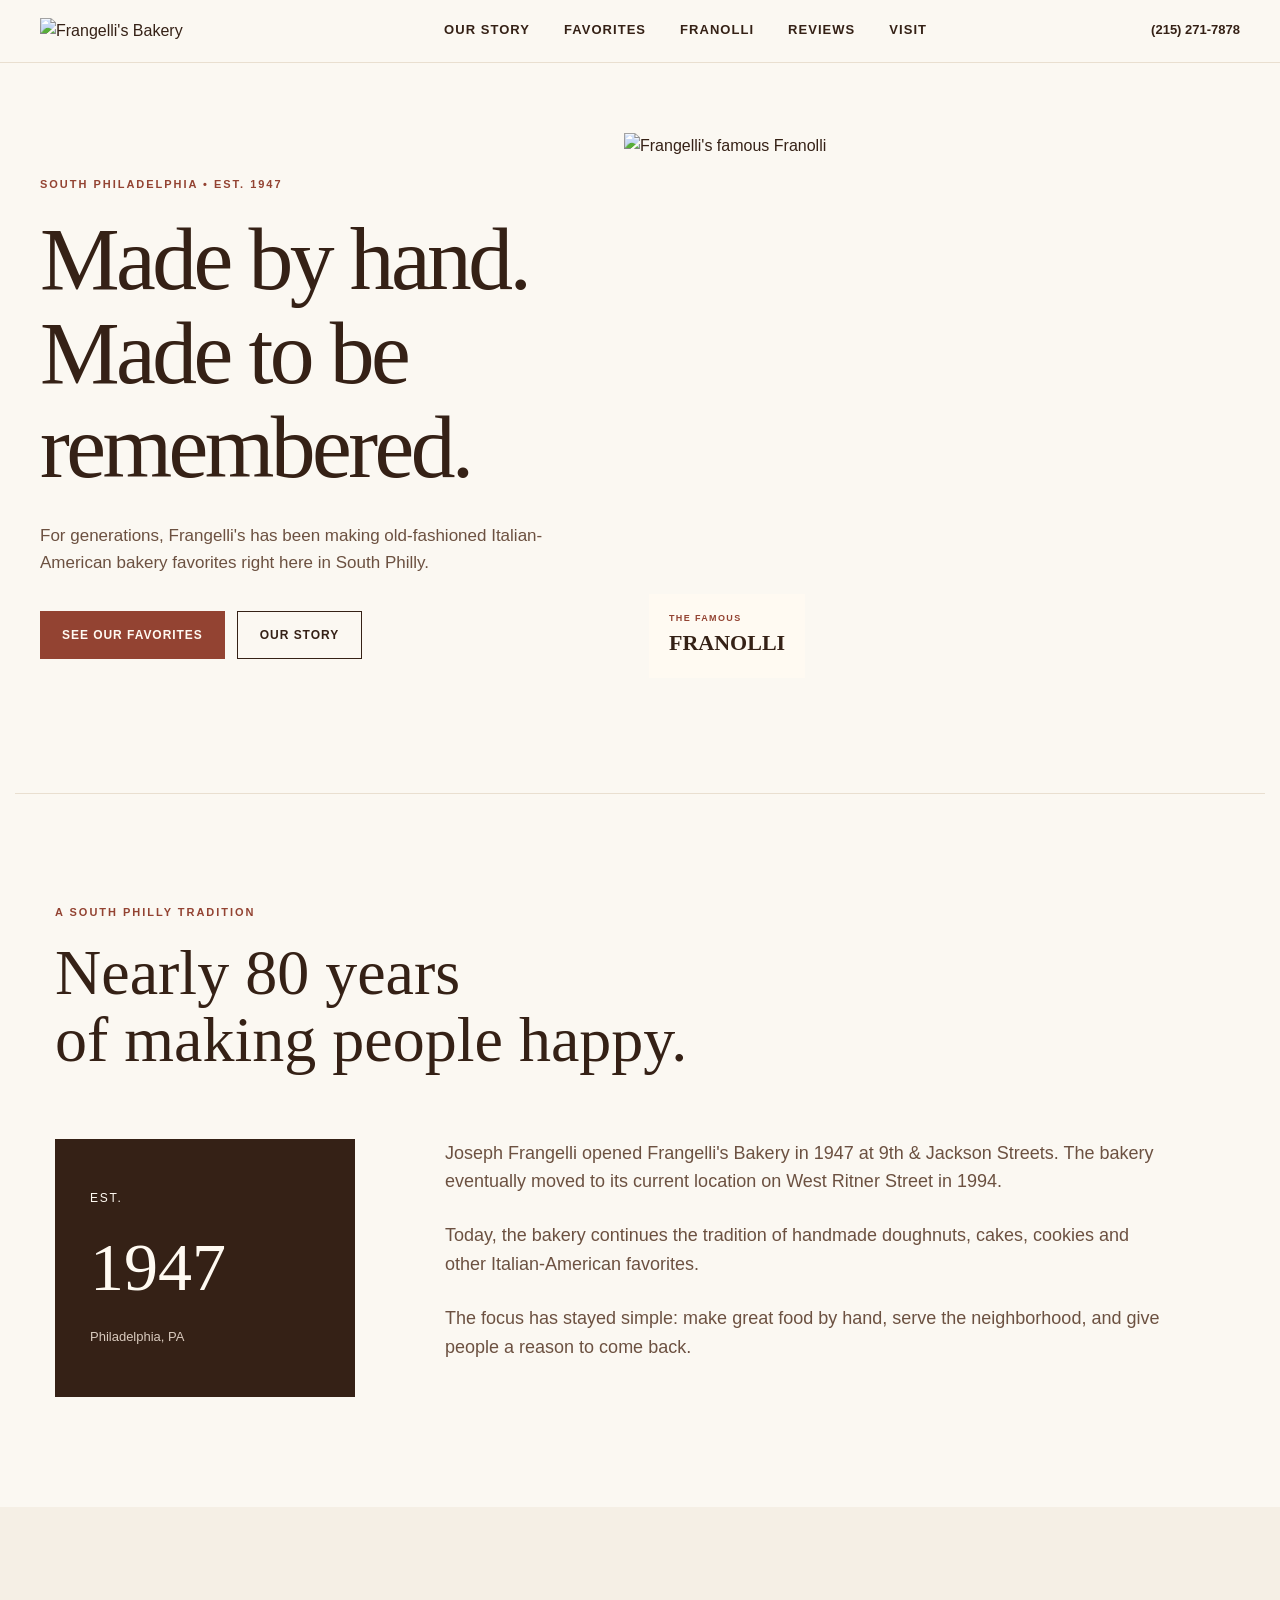
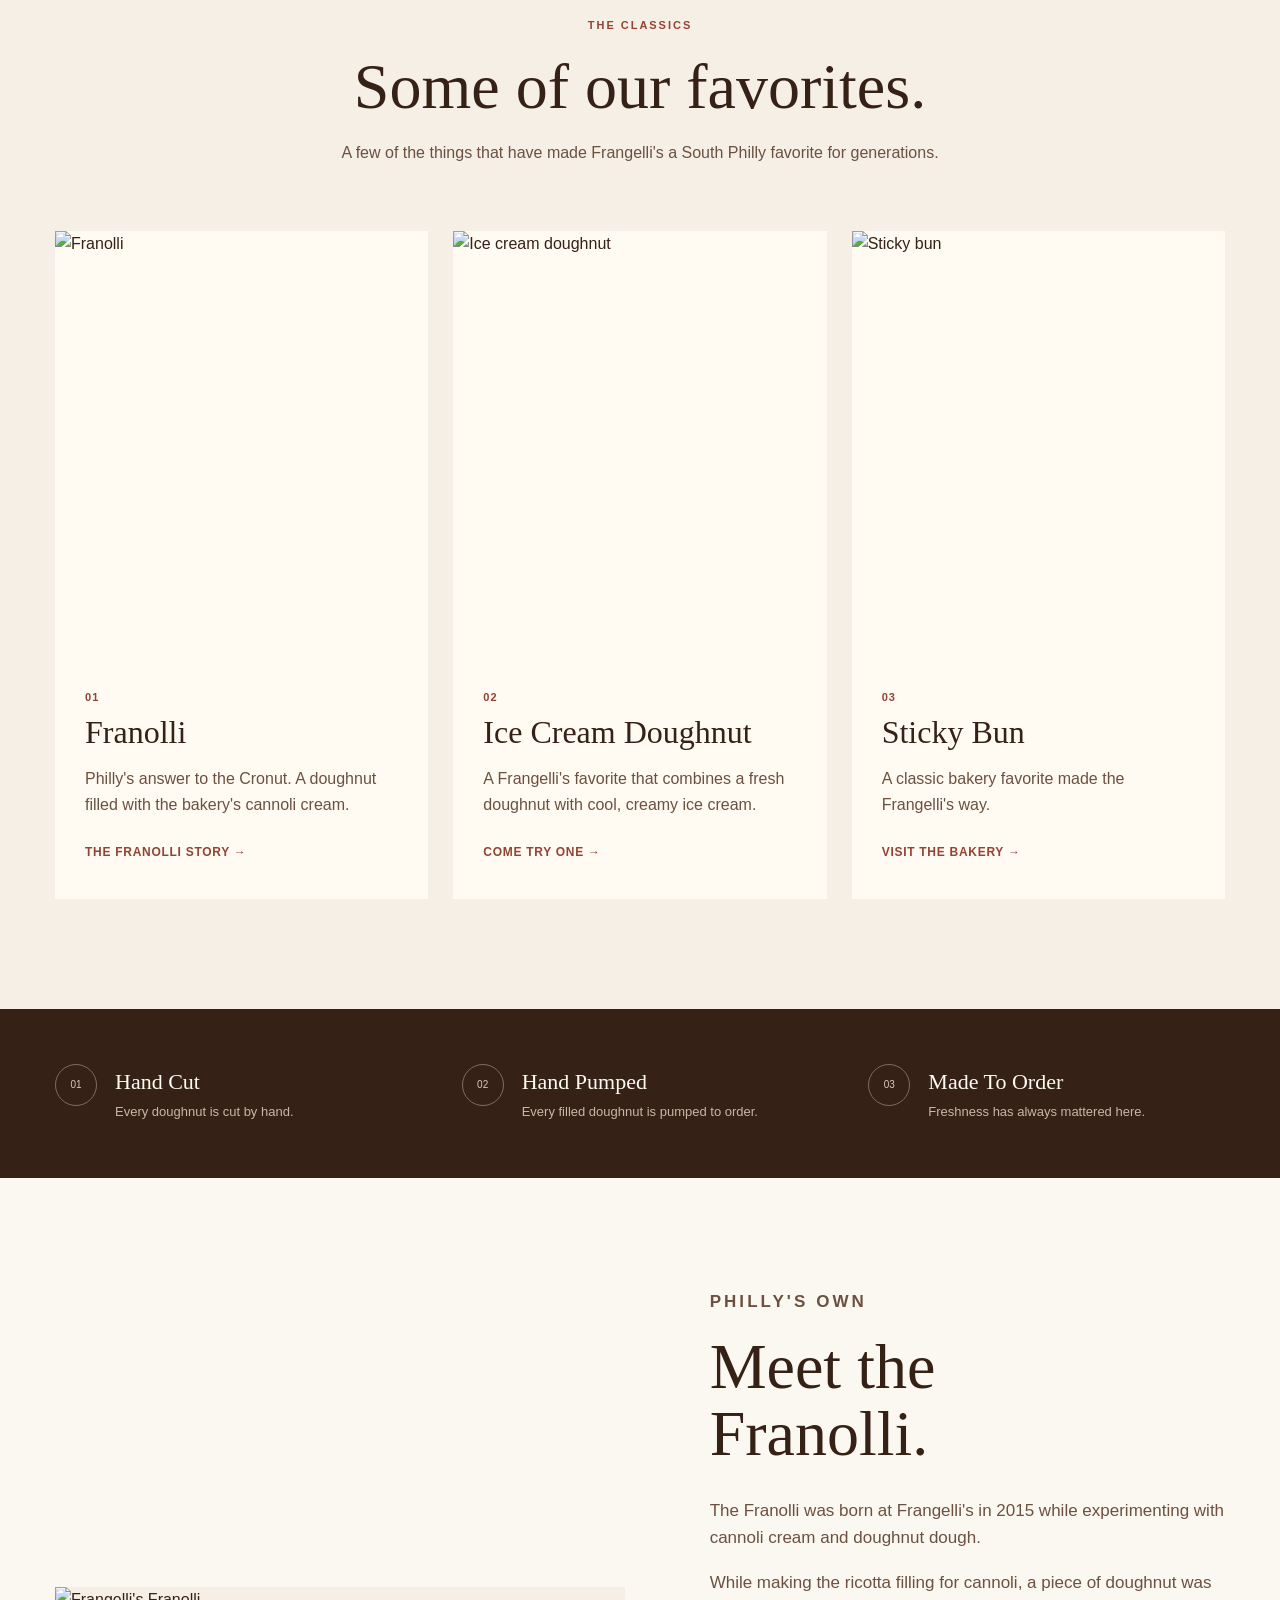
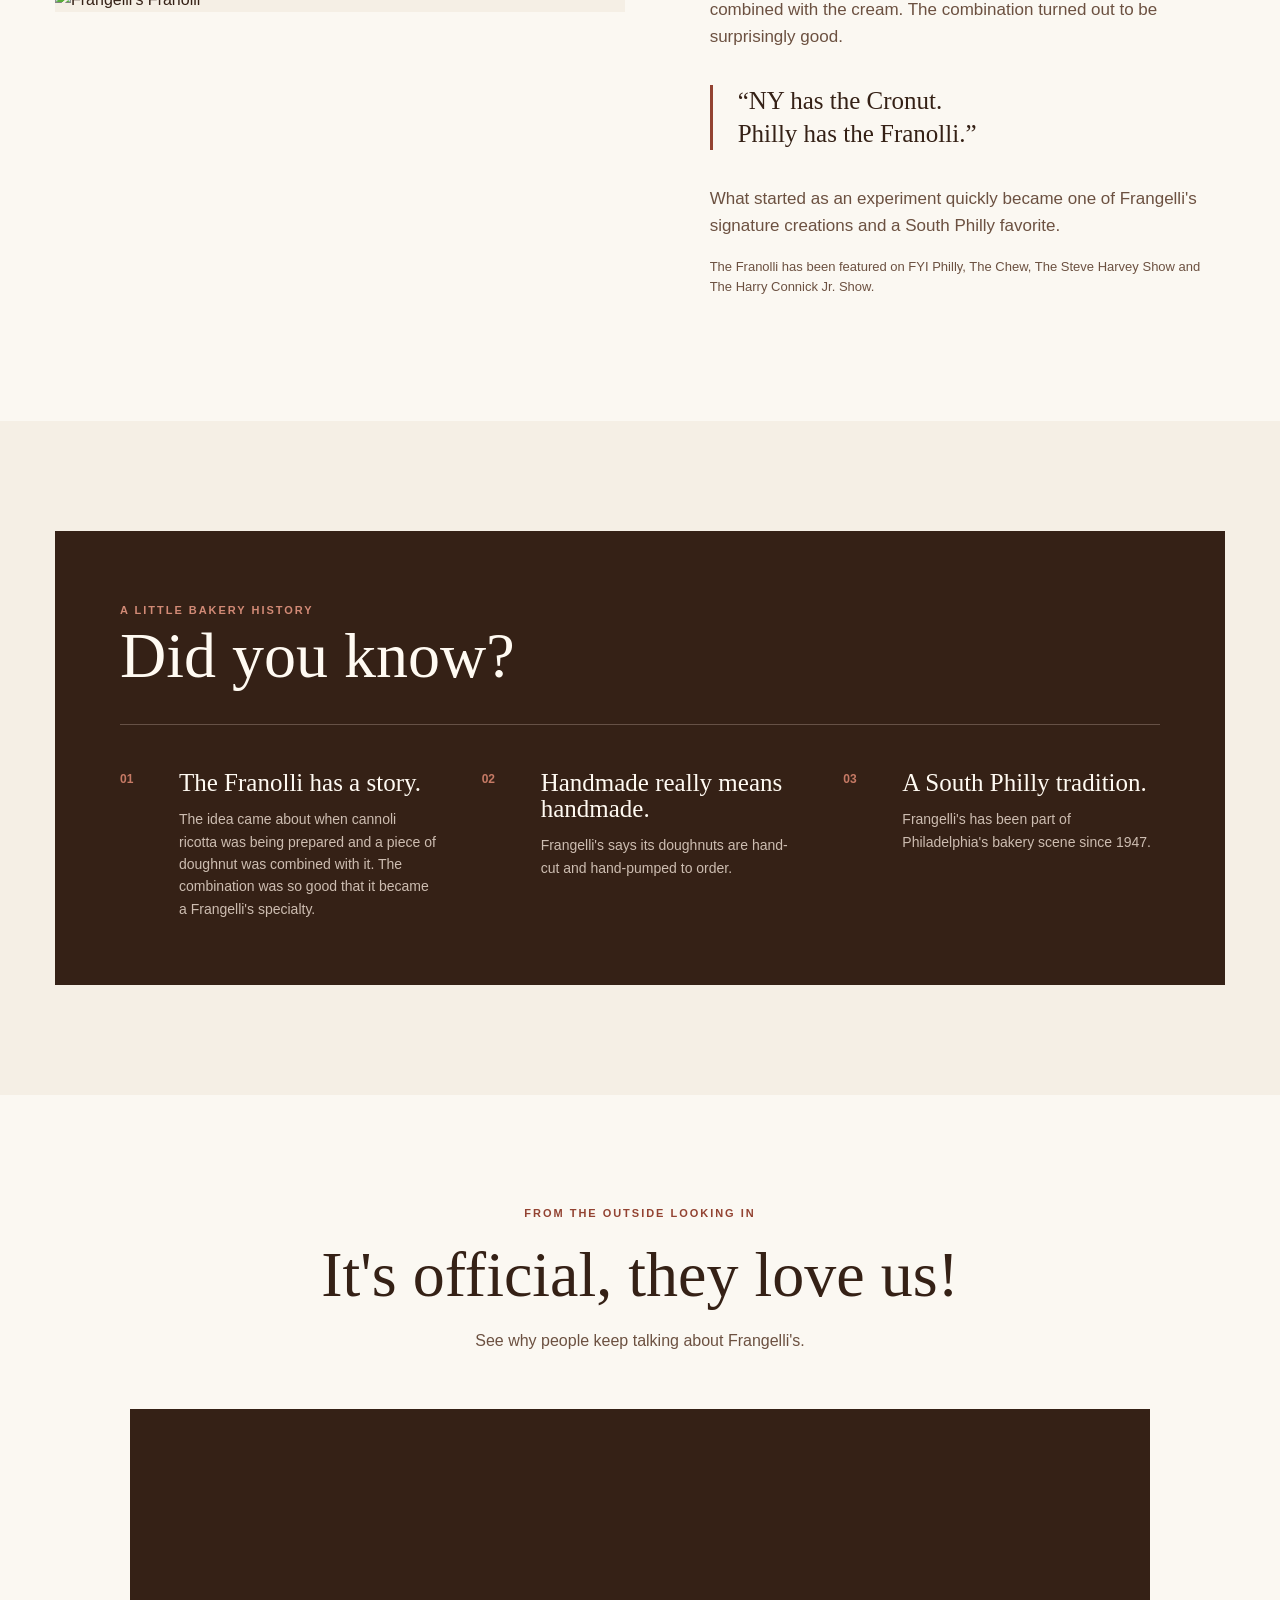
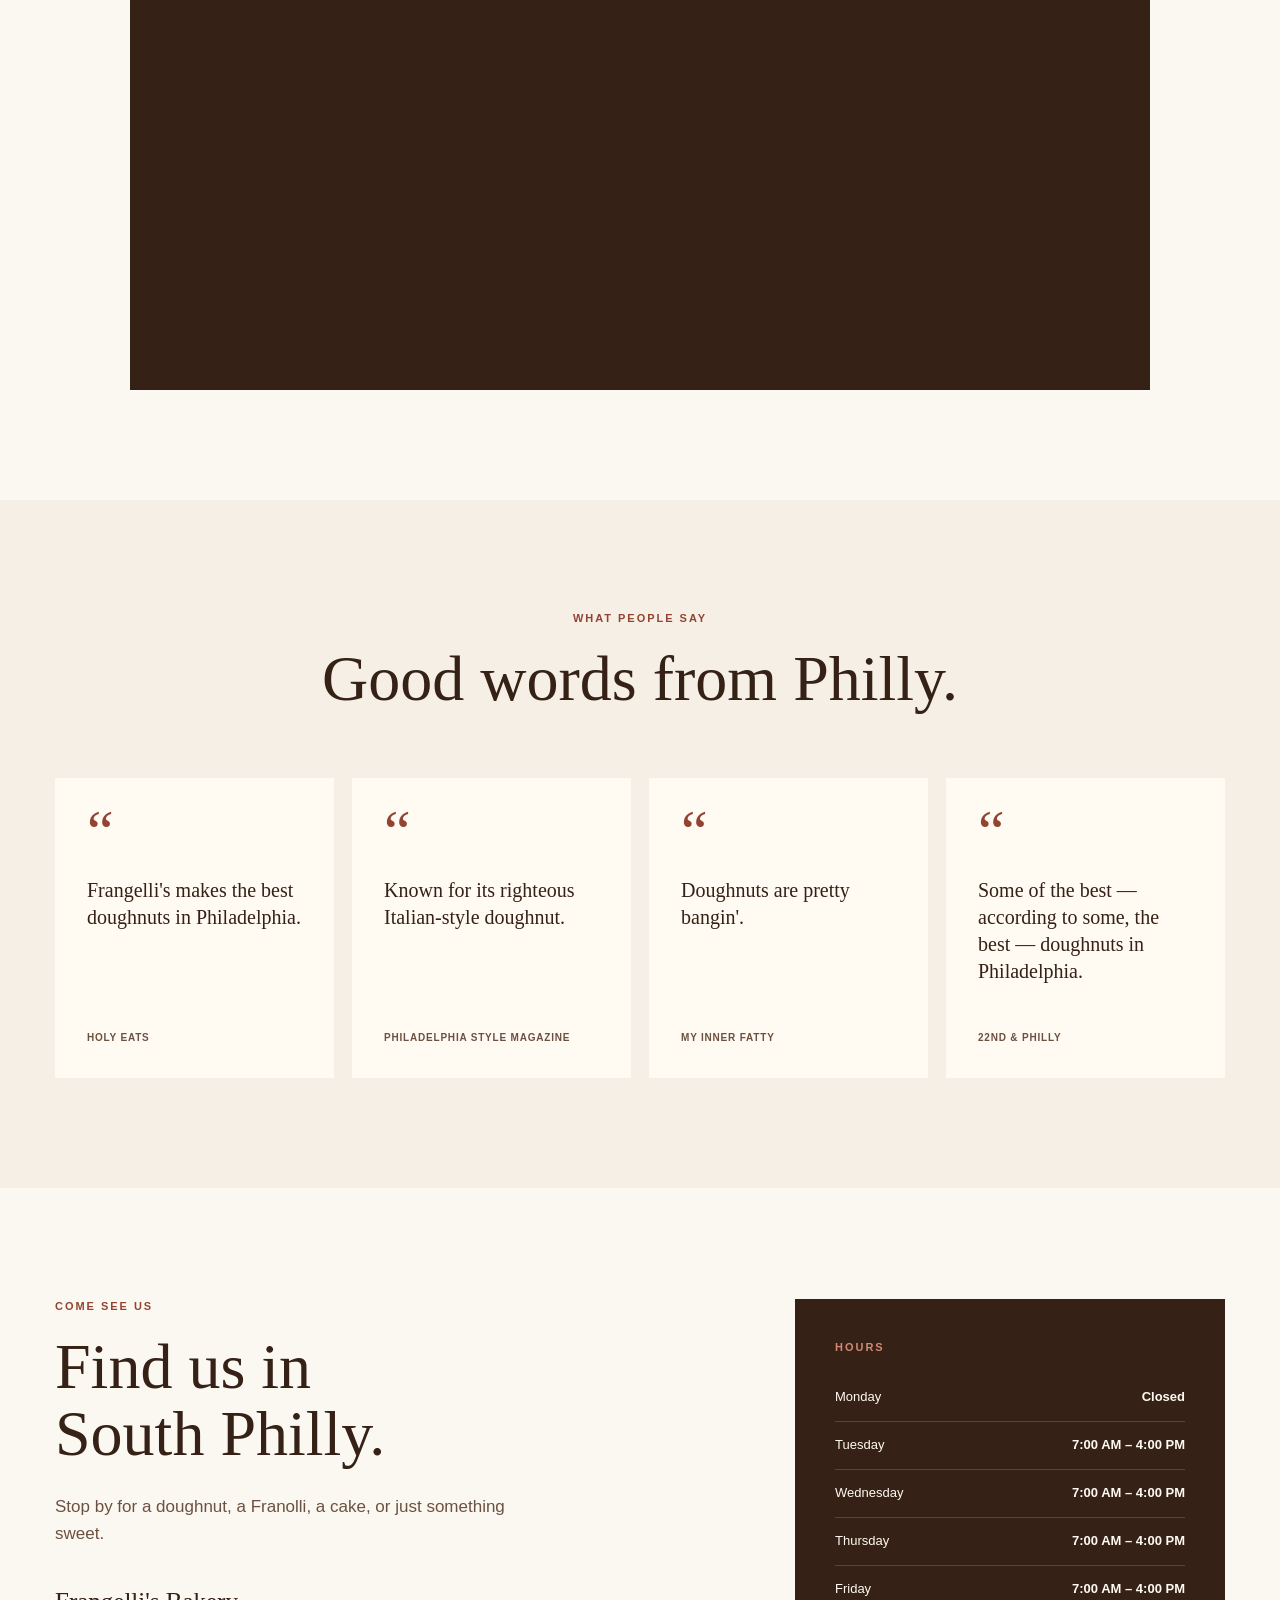
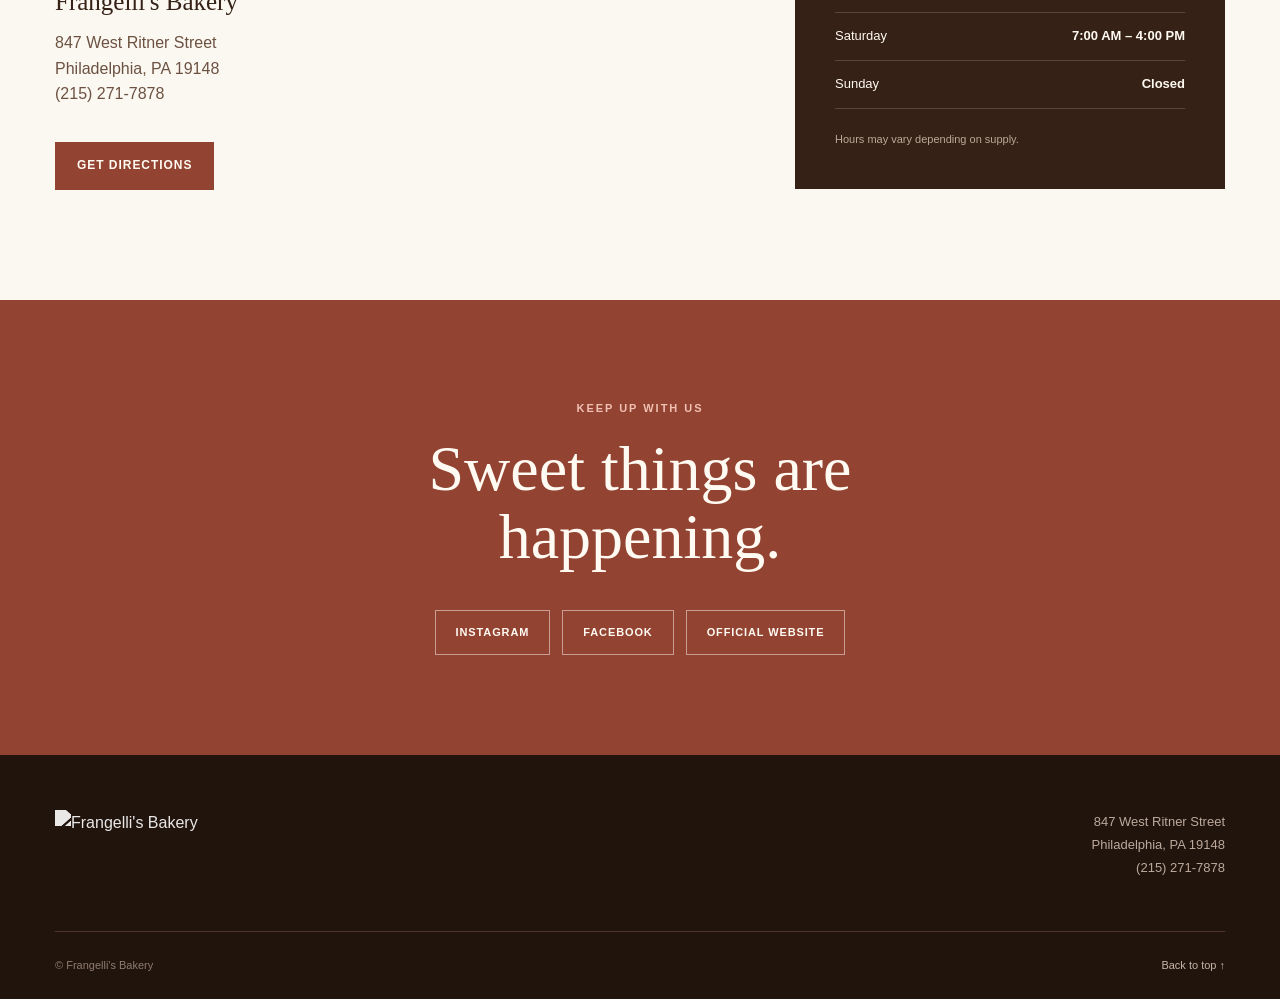
==== commit 53a59c14: "Update index.html" ====
--- a/index.html
+++ b/index.html
@@ -3,17 +3,28 @@
 <head>
     <meta charset="UTF-8">
     <meta name="viewport" content="width=device-width, initial-scale=1.0">
+
     <title>Frangelli's Bakery | South Philadelphia</title>
-    <meta name="description" content="Frangelli's Bakery — handmade doughnuts, cakes, cookies, Franollis and more in South Philadelphia.">
+
+    <meta
+        name="description"
+        content="Frangelli's Bakery — handmade doughnuts, cakes, cookies, Franollis and more in South Philadelphia."
+    >
+
     <link rel="stylesheet" href="style.css">
 </head>
 
 <body>
 
+<!-- =========================
+     HEADER
+========================= -->
+
 <header class="site-header">
+
     <div class="header-inner">
 
-        <a href="#" class="logo-link" aria-label="Frangelli's Bakery home">
+        <a href="#top" class="logo-link" aria-label="Frangelli's Bakery home">
             <img
                 src="https://frangellis.com/images/frangellis-logo-clear.png?crc=4238155147"
                 alt="Frangelli's Bakery"
@@ -22,11 +33,17 @@
         </a>
 
         <nav class="nav-links">
+
             <a href="#story">Our Story</a>
+
             <a href="#favorites">Favorites</a>
+
             <a href="#franolli">Franolli</a>
+
             <a href="#reviews">Reviews</a>
+
             <a href="#visit">Visit</a>
+
         </nav>
 
         <a href="tel:2152717878" class="header-phone">
@@ -34,15 +51,23 @@
         </a>
 
     </div>
+
 </header>
 
 
-<main>
-
-    <!-- HERO -->
+<main id="top">
+
+    <!-- =========================
+         HERO
+    ========================= -->
+
     <section class="hero">
+
         <div class="hero-text">
-            <p class="eyebrow">SOUTH PHILADELPHIA • EST. 1947</p>
+
+            <p class="eyebrow">
+                SOUTH PHILADELPHIA • EST. 1947
+            </p>
 
             <h1>
                 Made by hand.<br>
@@ -56,6 +81,7 @@
             </p>
 
             <div class="hero-buttons">
+
                 <a href="#favorites" class="btn btn-primary">
                     See Our Favorites
                 </a>
@@ -63,10 +89,16 @@
                 <a href="#story" class="btn btn-outline">
                     Our Story
                 </a>
-            </div>
-        </div>
+
+            </div>
+
+        </div>
+
 
         <div class="hero-image-wrap">
+
+            <div class="wood-corner"></div>
+
             <img
                 src="https://frangellis.com/images/franolli.jpg?crc=222367972"
                 alt="Frangelli's famous Franolli"
@@ -74,30 +106,55 @@
             >
 
             <div class="image-caption">
+
                 <span>THE FAMOUS</span>
+
                 <strong>FRANOLLI</strong>
-            </div>
-        </div>
-    </section>
-
-
-    <!-- STORY -->
+
+            </div>
+
+        </div>
+
+    </section>
+
+
+    <!-- =========================
+         STORY
+    ========================= -->
+
     <section id="story" class="story-section section">
 
         <div class="section-heading">
-            <p class="eyebrow">A SOUTH PHILLY TRADITION</p>
-            <h2>Nearly 80 years<br>of making people happy.</h2>
-        </div>
+
+            <p class="eyebrow">
+                A SOUTH PHILLY TRADITION
+            </p>
+
+            <h2>
+                Nearly 80 years<br>
+                of making people happy.
+            </h2>
+
+        </div>
+
 
         <div class="story-grid">
 
             <div class="year-card">
+
                 <span>EST.</span>
+
                 <strong>1947</strong>
-                <p>Philadelphia, PA</p>
-            </div>
+
+                <p>
+                    Philadelphia, PA
+                </p>
+
+            </div>
+
 
             <div class="story-copy">
+
                 <p>
                     Joseph Frangelli opened Frangelli's Bakery in 1947 at
                     9th & Jackson Streets. The bakery eventually moved to
@@ -115,38 +172,65 @@
                     serve the neighborhood, and give people a reason to
                     come back.
                 </p>
-            </div>
-
-        </div>
-    </section>
-
-
-    <!-- FAVORITES -->
+
+            </div>
+
+        </div>
+
+    </section>
+
+
+    <!-- =========================
+         FAVORITES
+    ========================= -->
+
     <section id="favorites" class="favorites-section section">
 
         <div class="section-heading centered">
-            <p class="eyebrow">THE CLASSICS</p>
-            <h2>Some of our favorites.</h2>
+
+            <p class="eyebrow">
+                THE CLASSICS
+            </p>
+
+            <h2>
+                Some of our favorites.
+            </h2>
+
             <p>
                 A few of the things that have made Frangelli's a South
                 Philly favorite for generations.
             </p>
-        </div>
+
+        </div>
+
 
         <div class="favorites-grid">
 
+
+            <!-- FRANOLLI -->
+
             <article class="food-card">
+
                 <div class="food-image-wrap">
+
                     <img
                         src="https://frangellis.com/images/franolli.jpg?crc=222367972"
                         alt="Franolli"
                         class="food-image"
                     >
+
                 </div>
 
+
                 <div class="food-card-content">
-                    <p class="card-number">01</p>
-                    <h3>Franolli</h3>
+
+                    <p class="card-number">
+                        01
+                    </p>
+
+                    <h3>
+                        Franolli
+                    </h3>
 
                     <p>
                         Philly's answer to the Cronut. A doughnut filled
@@ -156,22 +240,36 @@
                     <a href="#franolli" class="text-link">
                         The Franolli story →
                     </a>
+
                 </div>
+
             </article>
 
 
+            <!-- ICE CREAM DOUGHNUT -->
+
             <article class="food-card">
+
                 <div class="food-image-wrap">
+
                     <img
                         src="https://frangellis.com/images/ice-cream-donut.jpg?crc=4190406333"
                         alt="Ice cream doughnut"
                         class="food-image"
                     >
+
                 </div>
 
+
                 <div class="food-card-content">
-                    <p class="card-number">02</p>
-                    <h3>Ice Cream Doughnut</h3>
+
+                    <p class="card-number">
+                        02
+                    </p>
+
+                    <h3>
+                        Ice Cream Doughnut
+                    </h3>
 
                     <p>
                         A Frangelli's favorite that combines a fresh
@@ -181,81 +279,147 @@
                     <a href="#visit" class="text-link">
                         Come try one →
                     </a>
+
                 </div>
+
             </article>
 
 
+            <!-- STICKY BUN -->
+
             <article class="food-card">
+
                 <div class="food-image-wrap">
+
                     <img
                         src="https://frangellis.com/images/sticky-bun.jpg?crc=4190286994"
                         alt="Sticky bun"
                         class="food-image"
                     >
+
                 </div>
 
+
                 <div class="food-card-content">
-                    <p class="card-number">03</p>
-                    <h3>Sticky Bun</h3>
+
+                    <p class="card-number">
+                        03
+                    </p>
+
+                    <h3>
+                        Sticky Bun
+                    </h3>
 
                     <p>
-                        A classic bakery favorite made the Frangelli's
-                        way.
+                        A classic bakery favorite made the Frangelli's way.
                     </p>
 
                     <a href="#visit" class="text-link">
                         Visit the bakery →
                     </a>
+
                 </div>
+
             </article>
 
         </div>
-    </section>
-
-
-    <!-- HANDMADE STRIP -->
+
+    </section>
+
+
+    <!-- =========================
+         HANDMADE STRIP
+    ========================= -->
+
     <section class="handmade-strip">
 
         <div class="handmade-item">
-            <span class="handmade-icon">01</span>
+
+            <span class="handmade-icon">
+                01
+            </span>
+
             <div>
-                <strong>Hand Cut</strong>
-                <p>Every doughnut is cut by hand.</p>
-            </div>
-        </div>
+
+                <strong>
+                    Hand Cut
+                </strong>
+
+                <p>
+                    Every doughnut is cut by hand.
+                </p>
+
+            </div>
+
+        </div>
+
 
         <div class="handmade-item">
-            <span class="handmade-icon">02</span>
+
+            <span class="handmade-icon">
+                02
+            </span>
+
             <div>
-                <strong>Hand Pumped</strong>
-                <p>Every filled doughnut is pumped to order.</p>
-            </div>
-        </div>
+
+                <strong>
+                    Hand Pumped
+                </strong>
+
+                <p>
+                    Every filled doughnut is pumped to order.
+                </p>
+
+            </div>
+
+        </div>
+
 
         <div class="handmade-item">
-            <span class="handmade-icon">03</span>
+
+            <span class="handmade-icon">
+                03
+            </span>
+
             <div>
-                <strong>Made To Order</strong>
-                <p>Freshness has always mattered here.</p>
-            </div>
-        </div>
-
-    </section>
-
-
-    <!-- FRANOLLI -->
+
+                <strong>
+                    Made To Order
+                </strong>
+
+                <p>
+                    Freshness has always mattered here.
+                </p>
+
+            </div>
+
+        </div>
+
+    </section>
+
+
+    <!-- =========================
+         FRANOLLI STORY
+    ========================= -->
+
     <section id="franolli" class="feature-section section">
 
         <div class="feature-image-wrap">
+
             <img
                 src="https://frangellis.com/images/franolli-sio-web.png?crc=3968329548"
                 alt="Frangelli's Franolli"
                 class="feature-image"
             >
-        </div>
+
+        </div>
+
 
         <div class="feature-content">
-            <p class="eyebrow">PHILLY'S OWN</p>
+
+            <p class="eyebrow">
+                PHILLY'S OWN
+            </p>
 
             <h2>
                 Meet the<br>
@@ -268,8 +432,9 @@
             </p>
 
             <p>
-                What started as a simple combination quickly became one
-                of the bakery's most recognizable creations.
+                While making the ricotta filling for cannoli, a piece of
+                doughnut was combined with the cream. The combination
+                turned out to be surprisingly good.
             </p>
 
             <blockquote>
@@ -277,60 +442,110 @@
                 Philly has the Franolli.”
             </blockquote>
 
+            <p>
+                What started as an experiment quickly became one of
+                Frangelli's signature creations and a South Philly favorite.
+            </p>
+
             <p class="small-note">
                 The Franolli has been featured on FYI Philly, The Chew,
                 The Steve Harvey Show and The Harry Connick Jr. Show.
             </p>
-        </div>
-
-    </section>
-
-
-    <!-- DID YOU KNOW -->
+
+        </div>
+
+    </section>
+
+
+    <!-- =========================
+         DID YOU KNOW
+    ========================= -->
+
     <section class="did-you-know section">
 
         <div class="did-you-know-card">
 
             <div class="did-you-know-title">
-                <span class="eyebrow">A LITTLE BAKERY HISTORY</span>
-                <h2>Did you know?</h2>
-            </div>
+
+                <span class="eyebrow">
+                    A LITTLE BAKERY HISTORY
+                </span>
+
+                <h2>
+                    Did you know?
+                </h2>
+
+            </div>
+
 
             <div class="did-you-know-content">
 
+
                 <div class="fact">
-                    <span class="fact-number">01</span>
+
+                    <span class="fact-number">
+                        01
+                    </span>
+
                     <div>
-                        <h3>The Franolli has a story.</h3>
+
+                        <h3>
+                            The Franolli has a story.
+                        </h3>
+
                         <p>
                             The idea came about when cannoli ricotta was
                             being prepared and a piece of doughnut was
                             combined with it. The combination was so good
                             that it became a Frangelli's specialty.
                         </p>
+
                     </div>
+
                 </div>
 
+
                 <div class="fact">
-                    <span class="fact-number">02</span>
+
+                    <span class="fact-number">
+                        02
+                    </span>
+
                     <div>
-                        <h3>Handmade really means handmade.</h3>
+
+                        <h3>
+                            Handmade really means handmade.
+                        </h3>
+
                         <p>
                             Frangelli's says its doughnuts are hand-cut
                             and hand-pumped to order.
                         </p>
+
                     </div>
+
                 </div>
 
+
                 <div class="fact">
-                    <span class="fact-number">03</span>
+
+                    <span class="fact-number">
+                        03
+                    </span>
+
                     <div>
-                        <h3>It's been a South Philly tradition since 1947.</h3>
+
+                        <h3>
+                            A South Philly tradition.
+                        </h3>
+
                         <p>
-                            The bakery has been part of the Philadelphia
-                            community for generations.
+                            Frangelli's has been part of Philadelphia's
+                            bakery scene since 1947.
                         </p>
+
                     </div>
+
                 </div>
 
             </div>
@@ -340,18 +555,31 @@
     </section>
 
 
-    <!-- VIDEO -->
+    <!-- =========================
+         VIDEO
+    ========================= -->
+
     <section class="video-section section">
 
         <div class="section-heading centered">
-            <p class="eyebrow">FROM THE OUTSIDE LOOKING IN</p>
-            <h2>It's official, they love us!</h2>
+
+            <p class="eyebrow">
+                FROM THE OUTSIDE LOOKING IN
+            </p>
+
+            <h2>
+                It's official, they love us!
+            </h2>
+
             <p>
                 See why people keep talking about Frangelli's.
             </p>
-        </div>
+
+        </div>
+
 
         <div class="video-wrapper">
+
             <iframe
                 src="https://www.youtube.com/embed/REbc7aK86PY?start=46"
                 title="Frangelli's Bakery feature"
@@ -359,34 +587,56 @@
                 allow="accelerometer; autoplay; clipboard-write; encrypted-media; gyroscope; picture-in-picture; web-share"
                 allowfullscreen>
             </iframe>
-        </div>
-
-    </section>
-
-
-    <!-- REVIEWS -->
+
+        </div>
+
+    </section>
+
+
+    <!-- =========================
+         REVIEWS
+    ========================= -->
+
     <section id="reviews" class="reviews-section section">
 
         <div class="section-heading centered">
-            <p class="eyebrow">WHAT PEOPLE SAY</p>
-            <h2>Good words from Philly.</h2>
-        </div>
+
+            <p class="eyebrow">
+                WHAT PEOPLE SAY
+            </p>
+
+            <h2>
+                Good words from Philly.
+            </h2>
+
+        </div>
+
 
         <div class="reviews-grid">
 
+
             <article class="review-card">
-                <span class="quote-mark">“</span>
+
+                <span class="quote-mark">
+                    “
+                </span>
 
                 <p>
                     Frangelli's makes the best doughnuts in Philadelphia.
                 </p>
 
-                <span class="review-source">Holy Eats</span>
+                <span class="review-source">
+                    Holy Eats
+                </span>
+
             </article>
 
 
             <article class="review-card">
-                <span class="quote-mark">“</span>
+
+                <span class="quote-mark">
+                    “
+                </span>
 
                 <p>
                     Known for its righteous Italian-style doughnut.
@@ -395,11 +645,15 @@
                 <span class="review-source">
                     Philadelphia Style Magazine
                 </span>
+
             </article>
 
 
             <article class="review-card">
-                <span class="quote-mark">“</span>
+
+                <span class="quote-mark">
+                    “
+                </span>
 
                 <p>
                     Doughnuts are pretty bangin'.
@@ -408,11 +662,15 @@
                 <span class="review-source">
                     My Inner Fatty
                 </span>
+
             </article>
 
 
             <article class="review-card">
-                <span class="quote-mark">“</span>
+
+                <span class="quote-mark">
+                    “
+                </span>
 
                 <p>
                     Some of the best — according to some, the best —
@@ -422,6 +680,7 @@
                 <span class="review-source">
                     22nd & Philly
                 </span>
+
             </article>
 
         </div>
@@ -429,12 +688,17 @@
     </section>
 
 
-    <!-- VISIT -->
+    <!-- =========================
+         VISIT
+    ========================= -->
+
     <section id="visit" class="visit-section section">
 
         <div class="visit-content">
 
-            <p class="eyebrow">COME SEE US</p>
+            <p class="eyebrow">
+                COME SEE US
+            </p>
 
             <h2>
                 Find us in<br>
@@ -446,11 +710,27 @@
                 something sweet.
             </p>
 
+
             <div class="address">
-                <strong>Frangelli's Bakery</strong>
-                <span>847 West Ritner Street</span>
-                <span>Philadelphia, PA 19148</span>
-            </div>
+
+                <strong>
+                    Frangelli's Bakery
+                </strong>
+
+                <span>
+                    847 West Ritner Street
+                </span>
+
+                <span>
+                    Philadelphia, PA 19148
+                </span>
+
+                <span>
+                    (215) 271-7878
+                </span>
+
+            </div>
+
 
             <a
                 href="https://www.google.com/maps/search/?api=1&query=847+West+Ritner+Street+Philadelphia+PA+19148"
@@ -465,7 +745,10 @@
 
         <div class="hours-card">
 
-            <p class="eyebrow">HOURS</p>
+            <p class="eyebrow">
+                HOURS
+            </p>
+
 
             <div class="hours-row">
                 <span>Monday</span>
@@ -502,6 +785,7 @@
                 <strong>Closed</strong>
             </div>
 
+
             <p class="hours-note">
                 Hours may vary depending on supply.
             </p>
@@ -511,15 +795,21 @@
     </section>
 
 
-    <!-- SOCIAL -->
+    <!-- =========================
+         SOCIAL
+    ========================= -->
+
     <section class="social-section">
 
-        <p class="eyebrow">KEEP UP WITH US</p>
+        <p class="eyebrow">
+            KEEP UP WITH US
+        </p>
 
         <h2>
             Sweet things are<br>
             happening.
         </h2>
+
 
         <div class="social-links">
 
@@ -551,28 +841,52 @@
 </main>
 
 
+<!-- =========================
+     FOOTER
+========================= -->
+
 <footer class="site-footer">
 
     <div class="footer-inner">
 
         <div>
+
             <img
                 src="https://frangellis.com/images/frangellis-logo-clear.png?crc=4238155147"
                 alt="Frangelli's Bakery"
                 class="footer-logo"
             >
-        </div>
+
+        </div>
+
 
         <div class="footer-info">
-            <p>847 West Ritner Street</p>
-            <p>Philadelphia, PA 19148</p>
-            <p>(215) 271-7878</p>
-        </div>
+
+            <p>
+                847 West Ritner Street
+            </p>
+
+            <p>
+                Philadelphia, PA 19148
+            </p>
+
+            <p>
+                (215) 271-7878
+            </p>
+
+        </div>
+
 
         <div class="footer-bottom">
-            <span>© Frangelli's Bakery</span>
-
-            <a href="#">Back to top ↑</a>
+
+            <span>
+                © Frangelli's Bakery
+            </span>
+
+            <a href="#top">
+                Back to top ↑
+            </a>
+
         </div>
 
     </div>
--- a/style.css
+++ b/style.css
@@ -1,35 +1,20 @@
-/* =========================================
-   FRANGELLI'S BAKERY
-   Fresh editorial layout
-========================================= */
-
 :root {
-    --cream: #f6f0e6;
-    --cream-2: #eee4d5;
-    --paper: #fbf8f2;
-
-    --brown: #382217;
-    --brown-2: #62483a;
-    --brown-dark: #24150e;
-
-    --red: #8f3f30;
-    --red-dark: #713126;
-
-    --white: #fffdf8;
-
-    --max: 1240px;
-    --radius: 4px;
-}
-
-
-/* =========================================
-   RESET
-========================================= */
+    --cream: #f5efe5;
+    --cream-light: #fbf8f2;
+    --cream-dark: #e9dfd0;
+
+    --brown: #352116;
+    --brown-light: #6c5141;
+    --brown-dark: #21140d;
+
+    --red: #934332;
+    --red-dark: #713326;
+
+    --white: #fffaf2;
+}
 
 * {
     box-sizing: border-box;
-    margin: 0;
-    padding: 0;
 }
 
 html {
@@ -37,15 +22,16 @@
 }
 
 body {
-    background: var(--cream);
+    margin: 0;
+    background: var(--cream-light);
     color: var(--brown);
     font-family: Arial, Helvetica, sans-serif;
     line-height: 1.6;
 }
 
 img {
+    max-width: 100%;
     display: block;
-    max-width: 100%;
 }
 
 a {
@@ -54,1033 +40,993 @@
 }
 
 
-/* =========================================
-   TYPE
-========================================= */
+/* =========================
+   HEADER
+========================= */
+
+.site-header {
+    background: var(--cream-light);
+    border-bottom: 1px solid var(--cream-dark);
+    position: sticky;
+    top: 0;
+    z-index: 100;
+}
+
+.header-inner {
+    max-width: 1350px;
+    margin: 0 auto;
+    padding: 18px 40px;
+
+    display: grid;
+    grid-template-columns: 180px 1fr auto;
+    align-items: center;
+    gap: 30px;
+}
+
+.logo {
+    width: 170px;
+    height: auto;
+}
+
+.nav-links {
+    display: flex;
+    justify-content: center;
+    align-items: center;
+    gap: 34px;
+}
+
+.nav-links a {
+    font-size: 13px;
+    font-weight: 700;
+    letter-spacing: 0.08em;
+    text-transform: uppercase;
+    transition: color 0.2s ease;
+}
+
+.nav-links a:hover {
+    color: var(--red);
+}
+
+.header-phone {
+    font-size: 13px;
+    font-weight: 700;
+    white-space: nowrap;
+}
+
+
+/* =========================
+   GENERAL
+========================= */
+
+.section {
+    max-width: 1250px;
+    margin: 0 auto;
+    padding: 110px 40px;
+}
+
+.eyebrow {
+    margin: 0 0 18px;
+    color: var(--red);
+    font-size: 11px;
+    font-weight: 800;
+    letter-spacing: 0.18em;
+    text-transform: uppercase;
+}
 
 h1,
 h2,
 h3 {
     font-family: Georgia, "Times New Roman", serif;
     font-weight: 400;
-    line-height: 1.02;
-}
-
-h1 {
-    font-size: clamp(3.8rem, 7vw, 7.2rem);
-    letter-spacing: -0.055em;
+    line-height: 1.05;
 }
 
 h2 {
-    font-size: clamp(3rem, 5vw, 5.2rem);
-    letter-spacing: -0.045em;
-}
-
-h3 {
-    font-size: 2rem;
-}
-
-.eyebrow {
-    margin-bottom: 20px;
-    color: var(--red);
-    font-size: 0.72rem;
-    font-weight: 700;
-    letter-spacing: 0.18em;
-    text-transform: uppercase;
-}
-
-
-/* =========================================
-   HEADER
-========================================= */
-
-.site-header {
-    position: relative;
-    z-index: 10;
-    border-bottom: 1px solid rgba(56, 34, 23, 0.12);
-    background: rgba(246, 240, 230, 0.96);
-}
-
-.header-inner {
-    width: min(var(--max), calc(100% - 48px));
-    min-height: 104px;
-    margin: auto;
-
-    display: grid;
-    grid-template-columns: 190px 1fr 190px;
-    align-items: center;
-    gap: 30px;
-}
-
-.brand {
-    width: 180px;
-    display: flex;
-    align-items: center;
-}
-
-.brand img {
-    width: 170px;
-    height: auto;
-    max-height: 88px;
-    object-fit: contain;
-}
-
-.main-nav {
-    display: flex;
-    justify-content: center;
-    align-items: center;
-    gap: 34px;
-}
-
-.main-nav a {
-    font-size: 0.78rem;
-    font-weight: 700;
-    letter-spacing: 0.08em;
-    text-transform: uppercase;
-    transition: color 0.2s ease;
-}
-
-.main-nav a:hover {
-    color: var(--red);
-}
-
-.header-phone {
-    justify-self: end;
-    font-size: 0.78rem;
-    font-weight: 700;
-    letter-spacing: 0.05em;
-}
-
-
-/* =========================================
-   HERO
-========================================= */
-
-.hero {
-    width: min(var(--max), calc(100% - 48px));
-    min-height: 700px;
-    margin: auto;
-
-    display: grid;
-    grid-template-columns: 0.9fr 1.1fr;
-    align-items: stretch;
-
-    padding: 42px 0 80px;
-    gap: 64px;
-}
-
-.hero-content {
-    align-self: center;
-    padding: 40px 0;
-}
-
-.hero-text {
-    max-width: 500px;
-    margin-top: 32px;
-
-    color: var(--brown-2);
-    font-size: 1.08rem;
-    line-height: 1.75;
-}
-
-.hero-actions {
-    display: flex;
-    gap: 12px;
-    margin-top: 38px;
-}
-
-.hero-image {
-    min-height: 620px;
-    overflow: hidden;
-    background: var(--cream-2);
-}
-
-.hero-image img {
-    width: 100%;
-    height: 100%;
-    object-fit: cover;
-
-    /* Prevents browser interpolation from making the image
-       look unnecessarily soft at normal sizes. */
-    image-rendering: auto;
-}
-
-
-/* =========================================
+    margin: 0;
+    font-size: clamp(42px, 5vw, 72px);
+}
+
+.centered {
+    text-align: center;
+}
+
+.centered > p:last-child {
+    max-width: 600px;
+    margin: 20px auto 0;
+    color: var(--brown-light);
+}
+
+
+/* =========================
    BUTTONS
-========================================= */
-
-.button {
-    min-height: 52px;
-    padding: 15px 24px;
-
+========================= */
+
+.btn {
     display: inline-flex;
     align-items: center;
     justify-content: center;
 
-    border: 1px solid transparent;
-
-    font-size: 0.75rem;
-    font-weight: 700;
+    min-height: 48px;
+    padding: 13px 22px;
+
+    font-size: 12px;
+    font-weight: 800;
     letter-spacing: 0.08em;
     text-transform: uppercase;
 
     transition:
-        transform 0.2s ease,
+        background 0.2s ease,
+        color 0.2s ease,
+        transform 0.2s ease;
+}
+
+.btn:hover {
+    transform: translateY(-2px);
+}
+
+.btn-primary {
+    background: var(--red);
+    color: var(--white);
+}
+
+.btn-primary:hover {
+    background: var(--red-dark);
+}
+
+.btn-outline {
+    border: 1px solid var(--brown);
+    color: var(--brown);
+}
+
+.btn-outline:hover {
+    background: var(--brown);
+    color: var(--white);
+}
+
+
+/* =========================
+   HERO
+========================= */
+
+.hero {
+    max-width: 1350px;
+    margin: 0 auto;
+
+    min-height: 720px;
+    padding: 70px 40px 90px;
+
+    display: grid;
+    grid-template-columns: 0.9fr 1.1fr;
+    gap: 80px;
+    align-items: center;
+}
+
+.hero h1 {
+    margin: 0 0 28px;
+    font-size: clamp(55px, 7vw, 100px);
+    letter-spacing: -0.04em;
+}
+
+.hero-description {
+    max-width: 520px;
+    color: var(--brown-light);
+    font-size: 17px;
+}
+
+.hero-buttons {
+    display: flex;
+    flex-wrap: wrap;
+    gap: 12px;
+    margin-top: 35px;
+}
+
+.hero-image-wrap {
+    position: relative;
+}
+
+.hero-image {
+    width: 100%;
+    height: 570px;
+    object-fit: cover;
+}
+
+.image-caption {
+    position: absolute;
+    bottom: 25px;
+    left: 25px;
+
+    background: var(--white);
+    padding: 17px 20px;
+
+    display: flex;
+    flex-direction: column;
+}
+
+.image-caption span {
+    color: var(--red);
+    font-size: 9px;
+    font-weight: 800;
+    letter-spacing: 0.15em;
+}
+
+.image-caption strong {
+    font-family: Georgia, "Times New Roman", serif;
+    font-size: 22px;
+}
+
+
+/* =========================
+   STORY
+========================= */
+
+.story-section {
+    border-top: 1px solid var(--cream-dark);
+}
+
+.story-grid {
+    margin-top: 65px;
+
+    display: grid;
+    grid-template-columns: 300px 1fr;
+    gap: 90px;
+    align-items: start;
+}
+
+.year-card {
+    background: var(--brown);
+    color: var(--white);
+
+    padding: 50px 35px;
+
+    display: flex;
+    flex-direction: column;
+}
+
+.year-card span {
+    font-size: 12px;
+    letter-spacing: 0.15em;
+}
+
+.year-card strong {
+    margin: 5px 0;
+
+    font-family: Georgia, "Times New Roman", serif;
+    font-size: 68px;
+    font-weight: 400;
+}
+
+.year-card p {
+    margin: 0;
+    color: #d9cabe;
+    font-size: 13px;
+}
+
+.story-copy {
+    max-width: 720px;
+    color: var(--brown-light);
+    font-size: 18px;
+}
+
+.story-copy p {
+    margin: 0 0 25px;
+}
+
+
+/* =========================
+   FAVORITES
+========================= */
+
+.favorites-section {
+    background: var(--cream);
+    max-width: none;
+    padding-left: max(40px, calc((100vw - 1170px) / 2));
+    padding-right: max(40px, calc((100vw - 1170px) / 2));
+}
+
+.favorites-grid {
+    margin-top: 65px;
+
+    display: grid;
+    grid-template-columns: repeat(3, 1fr);
+    gap: 25px;
+}
+
+.food-card {
+    background: var(--white);
+}
+
+.food-image-wrap {
+    overflow: hidden;
+}
+
+.food-image {
+    width: 100%;
+    height: 430px;
+    object-fit: cover;
+
+    transition: transform 0.5s ease;
+}
+
+.food-card:hover .food-image {
+    transform: scale(1.03);
+}
+
+.food-card-content {
+    padding: 28px 30px 35px;
+}
+
+.card-number {
+    margin: 0 0 10px;
+    color: var(--red);
+    font-size: 11px;
+    font-weight: 800;
+    letter-spacing: 0.1em;
+}
+
+.food-card h3 {
+    margin: 0 0 12px;
+    font-size: 32px;
+}
+
+.food-card p:not(.card-number) {
+    color: var(--brown-light);
+}
+
+.text-link {
+    display: inline-block;
+    margin-top: 10px;
+
+    color: var(--red);
+    font-size: 12px;
+    font-weight: 800;
+    letter-spacing: 0.06em;
+    text-transform: uppercase;
+}
+
+
+/* =========================
+   HANDMADE STRIP
+========================= */
+
+.handmade-strip {
+    background: var(--brown);
+    color: var(--white);
+
+    padding: 55px max(40px, calc((100vw - 1170px) / 2));
+
+    display: grid;
+    grid-template-columns: repeat(3, 1fr);
+    gap: 50px;
+}
+
+.handmade-item {
+    display: flex;
+    gap: 18px;
+    align-items: flex-start;
+}
+
+.handmade-icon {
+    width: 42px;
+    height: 42px;
+
+    flex: 0 0 42px;
+
+    border: 1px solid #816b5d;
+    border-radius: 50%;
+
+    display: flex;
+    align-items: center;
+    justify-content: center;
+
+    color: #d8c8ba;
+    font-size: 10px;
+}
+
+.handmade-item strong {
+    font-family: Georgia, "Times New Roman", serif;
+    font-size: 22px;
+    font-weight: 400;
+}
+
+.handmade-item p {
+    margin: 3px 0 0;
+    color: #c8b7a8;
+    font-size: 13px;
+}
+
+
+/* =========================
+   FRANOLLI FEATURE
+========================= */
+
+.feature-section {
+    display: grid;
+    grid-template-columns: 1.05fr 0.95fr;
+    gap: 85px;
+    align-items: center;
+}
+
+.feature-image-wrap {
+    background: var(--cream);
+}
+
+.feature-image {
+    width: 100%;
+    height: auto;
+}
+
+.feature-content {
+    max-width: 550px;
+}
+
+.feature-content h2 {
+    margin-bottom: 30px;
+}
+
+.feature-content > p {
+    color: var(--brown-light);
+    font-size: 17px;
+}
+
+blockquote {
+    margin: 35px 0;
+
+    padding-left: 25px;
+    border-left: 3px solid var(--red);
+
+    font-family: Georgia, "Times New Roman", serif;
+    font-size: 25px;
+    line-height: 1.3;
+}
+
+.small-note {
+    font-size: 13px !important;
+}
+
+
+/* =========================
+   DID YOU KNOW
+========================= */
+
+.did-you-know {
+    max-width: none;
+    background: var(--cream);
+}
+
+.did-you-know-card {
+    max-width: 1170px;
+    margin: 0 auto;
+
+    background: var(--brown);
+    color: var(--white);
+
+    padding: 65px;
+}
+
+.did-you-know-title {
+    border-bottom: 1px solid #665146;
+    padding-bottom: 35px;
+}
+
+.did-you-know-title .eyebrow {
+    color: #d28a76;
+}
+
+.did-you-know-title h2 {
+    font-size: clamp(45px, 5vw, 70px);
+}
+
+.did-you-know-content {
+    display: grid;
+    grid-template-columns: repeat(3, 1fr);
+    gap: 45px;
+
+    padding-top: 45px;
+}
+
+.fact {
+    display: grid;
+    grid-template-columns: 42px 1fr;
+    gap: 17px;
+}
+
+.fact-number {
+    color: #c67a65;
+    font-size: 12px;
+    font-weight: 800;
+}
+
+.fact h3 {
+    margin: 0 0 12px;
+    font-size: 25px;
+}
+
+.fact p {
+    margin: 0;
+    color: #cdbdb1;
+    font-size: 14px;
+}
+
+
+/* =========================
+   VIDEO
+========================= */
+
+.video-section {
+    max-width: 1100px;
+}
+
+.video-wrapper {
+    position: relative;
+    margin-top: 55px;
+
+    width: 100%;
+    aspect-ratio: 16 / 9;
+
+    background: var(--brown);
+}
+
+.video-wrapper iframe {
+    width: 100%;
+    height: 100%;
+    border: 0;
+}
+
+
+/* =========================
+   REVIEWS
+========================= */
+
+.reviews-section {
+    max-width: none;
+    background: var(--cream);
+}
+
+.reviews-grid {
+    max-width: 1170px;
+    margin: 65px auto 0;
+
+    display: grid;
+    grid-template-columns: repeat(4, 1fr);
+    gap: 18px;
+}
+
+.review-card {
+    min-height: 300px;
+    padding: 32px;
+
+    background: var(--white);
+
+    display: flex;
+    flex-direction: column;
+}
+
+.quote-mark {
+    color: var(--red);
+    font-family: Georgia, "Times New Roman", serif;
+    font-size: 60px;
+    line-height: 0.7;
+}
+
+.review-card p {
+    margin: 25px 0;
+    font-family: Georgia, "Times New Roman", serif;
+    font-size: 20px;
+    line-height: 1.35;
+}
+
+.review-source {
+    margin-top: auto;
+
+    color: var(--brown-light);
+    font-size: 10px;
+    font-weight: 800;
+    letter-spacing: 0.08em;
+    text-transform: uppercase;
+}
+
+
+/* =========================
+   VISIT
+========================= */
+
+.visit-section {
+    display: grid;
+    grid-template-columns: 1fr 430px;
+    gap: 100px;
+    align-items: center;
+}
+
+.visit-description {
+    max-width: 480px;
+    margin: 25px 0;
+
+    color: var(--brown-light);
+    font-size: 17px;
+}
+
+.address {
+    margin: 35px 0;
+
+    display: flex;
+    flex-direction: column;
+
+    font-size: 16px;
+}
+
+.address strong {
+    margin-bottom: 8px;
+
+    font-family: Georgia, "Times New Roman", serif;
+    font-size: 25px;
+    font-weight: 400;
+}
+
+.address span {
+    color: var(--brown-light);
+}
+
+.hours-card {
+    padding: 40px;
+
+    background: var(--brown);
+    color: var(--white);
+}
+
+.hours-card .eyebrow {
+    color: #d28a76;
+}
+
+.hours-row {
+    padding: 13px 0;
+
+    border-bottom: 1px solid #5a453a;
+
+    display: flex;
+    justify-content: space-between;
+    gap: 15px;
+
+    font-size: 13px;
+}
+
+.hours-row strong {
+    font-weight: 700;
+}
+
+.hours-note {
+    margin: 22px 0 0;
+
+    color: #bca99b;
+    font-size: 11px;
+}
+
+
+/* =========================
+   SOCIAL
+========================= */
+
+.social-section {
+    padding: 100px 40px;
+
+    background: var(--red);
+    color: var(--white);
+
+    text-align: center;
+}
+
+.social-section .eyebrow {
+    color: #f1c1b3;
+}
+
+.social-section h2 {
+    margin-bottom: 40px;
+}
+
+.social-links {
+    display: flex;
+    justify-content: center;
+    flex-wrap: wrap;
+    gap: 12px;
+}
+
+.social-links a {
+    padding: 13px 20px;
+
+    border: 1px solid rgba(255, 250, 242, 0.5);
+
+    font-size: 11px;
+    font-weight: 800;
+    letter-spacing: 0.08em;
+    text-transform: uppercase;
+
+    transition:
         background 0.2s ease,
         color 0.2s ease;
 }
 
-.button:hover {
-    transform: translateY(-2px);
-}
-
-.button-dark {
+.social-links a:hover {
+    background: var(--white);
+    color: var(--red);
+}
+
+
+/* =========================
+   FOOTER
+========================= */
+
+.site-footer {
     background: var(--brown-dark);
     color: var(--white);
 }
 
-.button-dark:hover {
-    background: var(--red-dark);
-}
-
-.button-light {
-    border-color: rgba(255,255,255,0.5);
-    background: transparent;
-    color: inherit;
-}
-
-
-/* =========================================
-   SECTIONS
-========================================= */
-
-.section {
-    width: min(var(--max), calc(100% - 48px));
-    margin: auto;
-    padding: 130px 0;
-}
-
-
-/* =========================================
-   STORY
-========================================= */
-
-.story {
+.footer-inner {
+    max-width: 1250px;
+    margin: 0 auto;
+    padding: 55px 40px 25px;
+
     display: grid;
-    grid-template-columns: 1.2fr 0.8fr;
-    gap: 120px;
-    align-items: center;
-    border-top: 1px solid rgba(56, 34, 23, 0.12);
-}
-
-.story-copy {
-    max-width: 720px;
-}
-
-.story-copy h2 {
-    max-width: 730px;
-    margin-bottom: 34px;
-}
-
-.story-copy p {
-    max-width: 640px;
-    margin-bottom: 18px;
-    color: var(--brown-2);
-    font-size: 1rem;
-}
-
-.text-link {
-    display: inline-block;
+    grid-template-columns: 1fr 1fr;
+    gap: 30px;
+}
+
+.footer-logo {
+    width: 150px;
+
+    filter: brightness(0) invert(1);
+    opacity: 0.9;
+}
+
+.footer-info {
+    justify-self: end;
+    text-align: right;
+
+    color: #bba99c;
+    font-size: 13px;
+}
+
+.footer-info p {
+    margin: 2px 0;
+}
+
+.footer-bottom {
+    grid-column: 1 / -1;
+
+    padding-top: 25px;
     margin-top: 20px;
 
-    border-bottom: 1px solid var(--brown);
-
-    font-size: 0.76rem;
-    font-weight: 700;
-    letter-spacing: 0.08em;
-    text-transform: uppercase;
-}
-
-.story-card {
-    min-height: 450px;
-    padding: 55px;
-
-    display: flex;
-    flex-direction: column;
-    justify-content: flex-end;
-
-    background: var(--brown);
-    color: var(--white);
-}
-
-.story-year {
-    margin-bottom: auto;
-    font-family: Georgia, serif;
-    font-size: 7rem;
-    line-height: 0.8;
-    color: #d8bfa6;
-}
-
-.story-card h3 {
-    max-width: 300px;
-    font-size: 3rem;
-}
-
-.story-card p {
-    max-width: 280px;
-    margin-top: 20px;
-    color: #e5d9cc;
-}
-
-.story-line {
-    width: 100%;
-    height: 1px;
-    margin: 30px 0 14px;
-    background: rgba(255,255,255,0.2);
-}
-
-.story-small {
-    font-size: 0.7rem;
-    letter-spacing: 0.12em;
-    text-transform: uppercase;
-}
-
-
-/* =========================================
-   SECTION HEADING
-========================================= */
-
-.section-heading {
+    border-top: 1px solid #49352b;
+
     display: flex;
     justify-content: space-between;
-    align-items: flex-end;
-    gap: 50px;
-
-    margin-bottom: 55px;
-}
-
-.section-heading h2 {
-    max-width: 760px;
-}
-
-.section-heading > p {
-    max-width: 280px;
-    color: var(--brown-2);
-}
-
-
-/* =========================================
-   PRODUCTS
-========================================= */
-
-.product-grid {
-    display: grid;
-    grid-template-columns: repeat(3, 1fr);
-    gap: 20px;
-}
-
-.product-card {
-    background: var(--paper);
-}
-
-.product-image {
-    height: 430px;
-    overflow: hidden;
-    background: var(--cream-2);
-}
-
-.product-image img {
-    width: 100%;
-    height: 100%;
-    object-fit: cover;
-
-    transition: transform 0.6s cubic-bezier(.2,.7,.2,1);
-}
-
-.product-card:hover .product-image img {
-    transform: scale(1.035);
-}
-
-.product-info {
-    padding: 26px 28px 30px;
-}
-
-.product-info span {
-    color: var(--red);
-    font-size: 0.65rem;
-    font-weight: 700;
-    letter-spacing: 0.14em;
-    text-transform: uppercase;
-}
-
-.product-info h3 {
-    margin: 7px 0 9px;
-}
-
-.product-info p {
-    color: var(--brown-2);
-    font-size: 0.9rem;
-}
-
-
-/* =========================================
-   HANDMADE
-========================================= */
-
-.handmade {
-    background: var(--red);
-    color: var(--white);
-}
-
-.handmade-inner {
-    width: min(var(--max), calc(100% - 48px));
-    min-height: 310px;
-    margin: auto;
-
-    display: grid;
-    grid-template-columns: 2fr repeat(3, 1fr);
-    align-items: center;
-    gap: 50px;
-}
-
-.handmade .eyebrow {
-    color: #e7c5b9;
-}
-
-.handmade h2 {
-    max-width: 570px;
-}
-
-.handmade-stat {
-    padding-left: 30px;
-    border-left: 1px solid rgba(255,255,255,0.3);
-}
-
-.handmade-stat strong {
-    display: block;
-    margin-bottom: 7px;
-    font-family: Georgia, serif;
-    font-size: 3rem;
-    font-weight: 400;
-}
-
-.handmade-stat span {
-    font-size: 0.68rem;
-    font-weight: 700;
-    letter-spacing: 0.12em;
-    text-transform: uppercase;
-}
-
-
-/* =========================================
-   FRANOLLI
-========================================= */
-
-.franolli {
-    display: grid;
-    grid-template-columns: 1fr 0.9fr;
-    gap: 100px;
-    align-items: center;
-}
-
-.franolli-image {
-    background: var(--cream-2);
-}
-
-.franolli-image img {
-    width: 100%;
-    height: auto;
-    object-fit: contain;
-}
-
-.franolli-copy {
-    max-width: 570px;
-}
-
-.franolli-copy h2 {
-    margin-bottom: 30px;
-}
-
-.large-copy {
-    margin-bottom: 25px;
-    color: var(--red);
-    font-family: Georgia, serif;
-    font-size: 2rem;
-    line-height: 1.25;
-}
-
-.franolli-copy > p:not(.eyebrow):not(.large-copy) {
-    margin-bottom: 18px;
-    color: var(--brown-2);
-}
-
-
-/* =========================================
-   FACTS
-========================================= */
-
-.facts {
-    display: grid;
-    grid-template-columns: 0.9fr 1.1fr;
-    gap: 90px;
-    align-items: center;
-}
-
-.facts-image {
-    background: var(--cream-2);
-}
-
-.facts-image img {
-    width: 100%;
-    height: auto;
-    object-fit: contain;
-}
-
-.facts-content h2 {
-    max-width: 680px;
-    margin-bottom: 50px;
-}
-
-.fact-list {
-    border-top: 1px solid rgba(56, 34, 23, 0.18);
-}
-
-.fact {
-    display: grid;
-    grid-template-columns: 180px 1fr;
-    gap: 30px;
-    padding: 22px 0;
-
-    border-bottom: 1px solid rgba(56, 34, 23, 0.18);
-}
-
-.fact strong {
-    font-family: Georgia, serif;
-    font-size: 1.2rem;
-    font-weight: 400;
-}
-
-.fact p {
-    color: var(--brown-2);
-}
-
-
-/* =========================================
-   VIDEO
-========================================= */
-
-.video-section {
-    width: min(1100px, calc(100% - 48px));
-    margin: auto;
-    padding: 130px 0;
-    text-align: center;
-}
-
-.video-heading {
-    max-width: 760px;
-    margin: auto auto 50px;
-}
-
-.video-heading h2 {
-    margin-bottom: 22px;
-}
-
-.video-heading > p:last-child {
-    color: var(--brown-2);
-}
-
-.video-frame {
-    position: relative;
-    width: 100%;
-    aspect-ratio: 16 / 9;
-    overflow: hidden;
-    background: #1d120d;
-}
-
-.video-frame iframe {
-    position: absolute;
-    inset: 0;
-
-    width: 100%;
-    height: 100%;
-
-    border: 0;
-}
-
-
-/* =========================================
-   REVIEWS
-========================================= */
-
-.reviews {
-    border-top: 1px solid rgba(56, 34, 23, 0.12);
-}
-
-.review-grid {
-    display: grid;
-    grid-template-columns: repeat(4, 1fr);
-    gap: 1px;
-
-    background: rgba(56, 34, 23, 0.18);
-}
-
-.review {
-    min-height: 300px;
-    padding: 32px;
-
-    display: flex;
-    flex-direction: column;
-
-    background: var(--cream);
-}
-
-.stars {
-    margin-bottom: 30px;
-    color: var(--red);
-    font-size: 0.8rem;
-    letter-spacing: 0.1em;
-}
-
-.review p {
-    margin-bottom: auto;
-    font-family: Georgia, serif;
-    font-size: 1.35rem;
-    line-height: 1.35;
-}
-
-.review span {
-    margin-top: 30px;
-    color: var(--brown-2);
-    font-size: 0.67rem;
-    font-weight: 700;
-    letter-spacing: 0.12em;
-    text-transform: uppercase;
-}
-
-
-/* =========================================
-   VISIT
-========================================= */
-
-.visit {
-    background: var(--brown);
-    color: var(--white);
-}
-
-.visit-inner {
-    width: min(var(--max), calc(100% - 48px));
-    min-height: 600px;
-    margin: auto;
-
-    display: grid;
-    grid-template-columns: 1fr 1fr;
-    align-items: center;
-    gap: 100px;
-}
-
-.visit-copy {
-    max-width: 600px;
-}
-
-.visit-copy .eyebrow {
-    color: #d7b6a9;
-}
-
-.visit-copy h2 {
-    margin-bottom: 30px;
-}
-
-.visit-copy > p:not(.eyebrow) {
-    max-width: 400px;
-    margin-bottom: 35px;
-    color: #dfd0c5;
-}
-
-.visit-details {
-    border-top: 1px solid rgba(255,255,255,0.2);
-}
-
-.detail {
-    padding: 26px 0;
-    border-bottom: 1px solid rgba(255,255,255,0.2);
-}
-
-.detail span {
-    display: block;
-    margin-bottom: 8px;
-    color: #c8a99b;
-    font-size: 0.65rem;
-    font-weight: 700;
-    letter-spacing: 0.13em;
-    text-transform: uppercase;
-}
-
-.detail strong,
-.detail a {
-    font-family: Georgia, serif;
-    font-size: 1.35rem;
-    font-weight: 400;
-}
-
-.detail small {
-    display: block;
-    margin-top: 7px;
-    color: #cbbdb4;
-}
-
-
-/* =========================================
-   SOCIAL
-========================================= */
-
-.social {
-    padding-bottom: 150px;
-}
-
-.social-heading {
-    margin-bottom: 50px;
-}
-
-.social-heading h2 {
-    max-width: 800px;
-}
-
-.social-links {
-    display: grid;
-    grid-template-columns: repeat(3, 1fr);
-    border-top: 1px solid rgba(56, 34, 23, 0.2);
-}
-
-.social-links a {
-    min-height: 150px;
-    padding: 25px 0;
-    padding-right: 30px;
-
-    display: flex;
-    flex-direction: column;
-    justify-content: center;
-
-    border-bottom: 1px solid rgba(56, 34, 23, 0.2);
-}
-
-.social-links a + a {
-    padding-left: 30px;
-    border-left: 1px solid rgba(56, 34, 23, 0.2);
-}
-
-.social-links span {
-    color: var(--red);
-    font-size: 0.65rem;
-    font-weight: 700;
-    letter-spacing: 0.12em;
-    text-transform: uppercase;
-}
-
-.social-links strong {
-    margin-top: 5px;
-    font-family: Georgia, serif;
-    font-size: 1.5rem;
-    font-weight: 400;
-}
-
-.social-links b {
-    margin-top: 10px;
-    font-size: 1.1rem;
-    font-weight: 400;
-}
-
-.social-links a:hover strong {
-    color: var(--red);
-}
-
-
-/* =========================================
-   FOOTER
-========================================= */
-
-.footer {
-    border-top: 1px solid rgba(56, 34, 23, 0.15);
-}
-
-.footer-inner {
-    width: min(var(--max), calc(100% - 48px));
-    min-height: 180px;
-    margin: auto;
-
-    display: grid;
-    grid-template-columns: 1fr 1fr 1fr;
-    align-items: center;
-    gap: 30px;
-}
-
-.footer-inner img {
-    width: 145px;
-    max-height: 70px;
-    object-fit: contain;
-}
-
-.footer-inner p {
-    color: var(--brown-2);
-    text-align: center;
-    font-size: 0.82rem;
-}
-
-.footer-inner span {
-    justify-self: end;
-    color: var(--brown-2);
-    font-size: 0.7rem;
-}
-
-
-/* =========================================
+
+    color: #8e7c70;
+    font-size: 11px;
+}
+
+.footer-bottom a {
+    color: #c6b5a8;
+}
+
+
+/* =========================
    TABLET
-========================================= */
+========================= */
 
 @media (max-width: 1050px) {
 
     .header-inner {
-        grid-template-columns: 160px 1fr;
+        grid-template-columns: 150px 1fr;
     }
 
     .header-phone {
         display: none;
     }
 
-    .main-nav {
+    .nav-links {
         justify-content: flex-end;
+        gap: 20px;
     }
 
     .hero {
+        gap: 45px;
+    }
+
+    .hero h1 {
+        font-size: 65px;
+    }
+
+    .story-grid {
+        gap: 50px;
+    }
+
+    .feature-section {
+        gap: 45px;
+    }
+
+    .reviews-grid {
+        grid-template-columns: repeat(2, 1fr);
+    }
+
+    .visit-section {
+        gap: 50px;
+    }
+}
+
+
+/* =========================
+   MOBILE
+========================= */
+
+@media (max-width: 760px) {
+
+    .header-inner {
+        padding: 15px 20px;
+
+        display: flex;
+        flex-direction: column;
+        gap: 15px;
+    }
+
+    .logo {
+        width: 145px;
+    }
+
+    .nav-links {
+        width: 100%;
+
+        justify-content: center;
+        flex-wrap: wrap;
+        gap: 12px 18px;
+    }
+
+    .nav-links a {
+        font-size: 10px;
+    }
+
+    .section {
+        padding: 75px 22px;
+    }
+
+    .hero {
+        padding: 55px 22px 75px;
+
+        display: flex;
+        flex-direction: column;
+        gap: 45px;
+
+        min-height: auto;
+    }
+
+    .hero h1 {
+        font-size: clamp(52px, 15vw, 75px);
+    }
+
+    .hero-description {
+        font-size: 15px;
+    }
+
+    .hero-image {
+        height: 430px;
+    }
+
+    .story-grid {
         grid-template-columns: 1fr;
-        gap: 40px;
-    }
-
-    .hero-content {
-        padding-bottom: 0;
+        gap: 35px;
+    }
+
+    .year-card {
+        max-width: 300px;
+    }
+
+    .favorites-section {
+        padding-left: 22px;
+        padding-right: 22px;
+    }
+
+    .favorites-grid {
+        grid-template-columns: 1fr;
+    }
+
+    .food-image {
+        height: 400px;
+    }
+
+    .handmade-strip {
+        padding: 50px 22px;
+
+        grid-template-columns: 1fr;
+        gap: 30px;
+    }
+
+    .feature-section {
+        grid-template-columns: 1fr;
+    }
+
+    .feature-image-wrap {
+        order: 1;
+    }
+
+    .feature-content {
+        order: 2;
+    }
+
+    .did-you-know-card {
+        padding: 40px 25px;
+    }
+
+    .did-you-know-content {
+        grid-template-columns: 1fr;
+        gap: 35px;
+    }
+
+    .reviews-grid {
+        grid-template-columns: 1fr;
+    }
+
+    .visit-section {
+        grid-template-columns: 1fr;
+    }
+
+    .hours-card {
+        padding: 30px 25px;
+    }
+
+    .footer-inner {
+        padding: 45px 22px 25px;
+
+        grid-template-columns: 1fr;
+    }
+
+    .footer-info {
+        justify-self: start;
+        text-align: left;
+    }
+
+    .footer-bottom {
+        grid-column: auto;
+
+        flex-direction: column;
+        gap: 10px;
+    }
+}
+
+
+/* =========================
+   SMALL PHONES
+========================= */
+
+@media (max-width: 430px) {
+
+    .nav-links {
+        gap: 9px 12px;
+    }
+
+    .nav-links a {
+        font-size: 9px;
     }
 
     .hero-image {
-        min-height: 550px;
-    }
-
-    .story,
-    .franolli,
-    .facts {
-        gap: 60px;
-    }
-
-    .review-grid {
-        grid-template-columns: repeat(2, 1fr);
-    }
-
-    .handmade-inner {
-        grid-template-columns: 1fr 1fr;
-        padding: 70px 0;
-    }
-
-    .handmade-stat {
-        border-left: none;
-        padding-left: 0;
-    }
-
-}
-
-
-/* =========================================
-   MOBILE
-========================================= */
-
-@media (max-width: 760px) {
-
-    .header-inner {
-        width: calc(100% - 32px);
-        min-height: 82px;
-        grid-template-columns: 1fr;
-        justify-items: center;
-        padding: 12px 0;
-        gap: 8px;
-    }
-
-    .brand {
-        width: 150px;
-        justify-content: center;
-    }
-
-    .brand img {
-        width: 145px;
-        max-height: 60px;
-    }
-
-    .main-nav {
+        height: 350px;
+    }
+
+    .hero-buttons {
+        flex-direction: column;
+        align-items: stretch;
+    }
+
+    .btn {
         width: 100%;
-        justify-content: center;
-        gap: 15px;
-        overflow-x: auto;
-        white-space: nowrap;
-        padding-bottom: 4px;
-    }
-
-    .main-nav a {
-        font-size: 0.62rem;
-    }
-
-    .hero,
-    .section,
-    .video-section,
-    .visit-inner,
-    .handmade-inner,
-    .footer-inner {
-        width: calc(100% - 32px);
-    }
-
-    .hero {
-        min-height: auto;
-        padding: 55px 0 70px;
-    }
-
-    .hero-content {
-        padding: 0;
-    }
-
-    h1 {
-        font-size: clamp(3.2rem, 15vw, 5rem);
-    }
-
-    h2 {
-        font-size: clamp(2.7rem, 12vw, 4rem);
-    }
-
-    .hero-image {
-        min-height: 420px;
-    }
-
-    .story,
-    .franolli,
-    .facts,
-    .visit-inner {
-        grid-template-columns: 1fr;
-    }
-
-    .story {
-        padding-top: 80px;
-    }
-
-    .story-card {
-        min-height: 360px;
-        padding: 38px;
-    }
-
-    .story-year {
-        font-size: 5rem;
-    }
-
-    .section {
-        padding: 90px 0;
-    }
-
-    .section-heading {
-        display: block;
-    }
-
-    .section-heading > p {
-        margin-top: 20px;
-    }
-
-    .product-grid {
-        grid-template-columns: 1fr;
-    }
-
-    .product-image {
-        height: 380px;
-    }
-
-    .handmade-inner {
-        grid-template-columns: 1fr 1fr;
-        padding: 70px 0;
-        gap: 40px 25px;
-    }
-
-    .handmade-inner > div:first-child {
-        grid-column: 1 / -1;
-    }
-
-    .facts {
-        gap: 45px;
-    }
-
-    .fact {
-        grid-template-columns: 1fr;
-        gap: 6px;
-    }
-
-    .video-section {
-        padding: 90px 0;
-    }
-
-    .review-grid {
-        grid-template-columns: 1fr;
-    }
-
-    .visit-inner {
-        min-height: auto;
-        padding: 90px 0;
-        gap: 60px;
-    }
-
-    .social-links {
-        grid-template-columns: 1fr;
-    }
-
-    .social-links a,
-    .social-links a + a {
-        padding: 25px 0;
-        border-left: 0;
-    }
-
-    .footer-inner {
-        min-height: auto;
-        padding: 50px 0;
-        grid-template-columns: 1fr;
-        text-align: center;
-    }
-
-    .footer-inner img,
-    .footer-inner span {
-        justify-self: center;
-    }
-
-}
-
-
-/* =========================================
-   SMALL PHONES
-========================================= */
-
-@media (max-width: 430px) {
-
-    .hero-actions {
-        flex-direction: column;
-    }
-
-    .button {
-        width: 100%;
-    }
-
-    .hero-image {
-        min-height: 340px;
-    }
-
-    .product-image {
-        height: 330px;
-    }
-
-    .handmade-inner {
-        grid-template-columns: 1fr;
-    }
-
-    .handmade-inner > div:first-child {
-        grid-column: auto;
-    }
-
-}
+    }
+
+    .food-image {
+        height: 350px;
+    }
+
+    .did-you-know-title h2 {
+        font-size: 45px;
+    }
+
+    .hours-row {
+        font-size: 12px;
+    }
+}
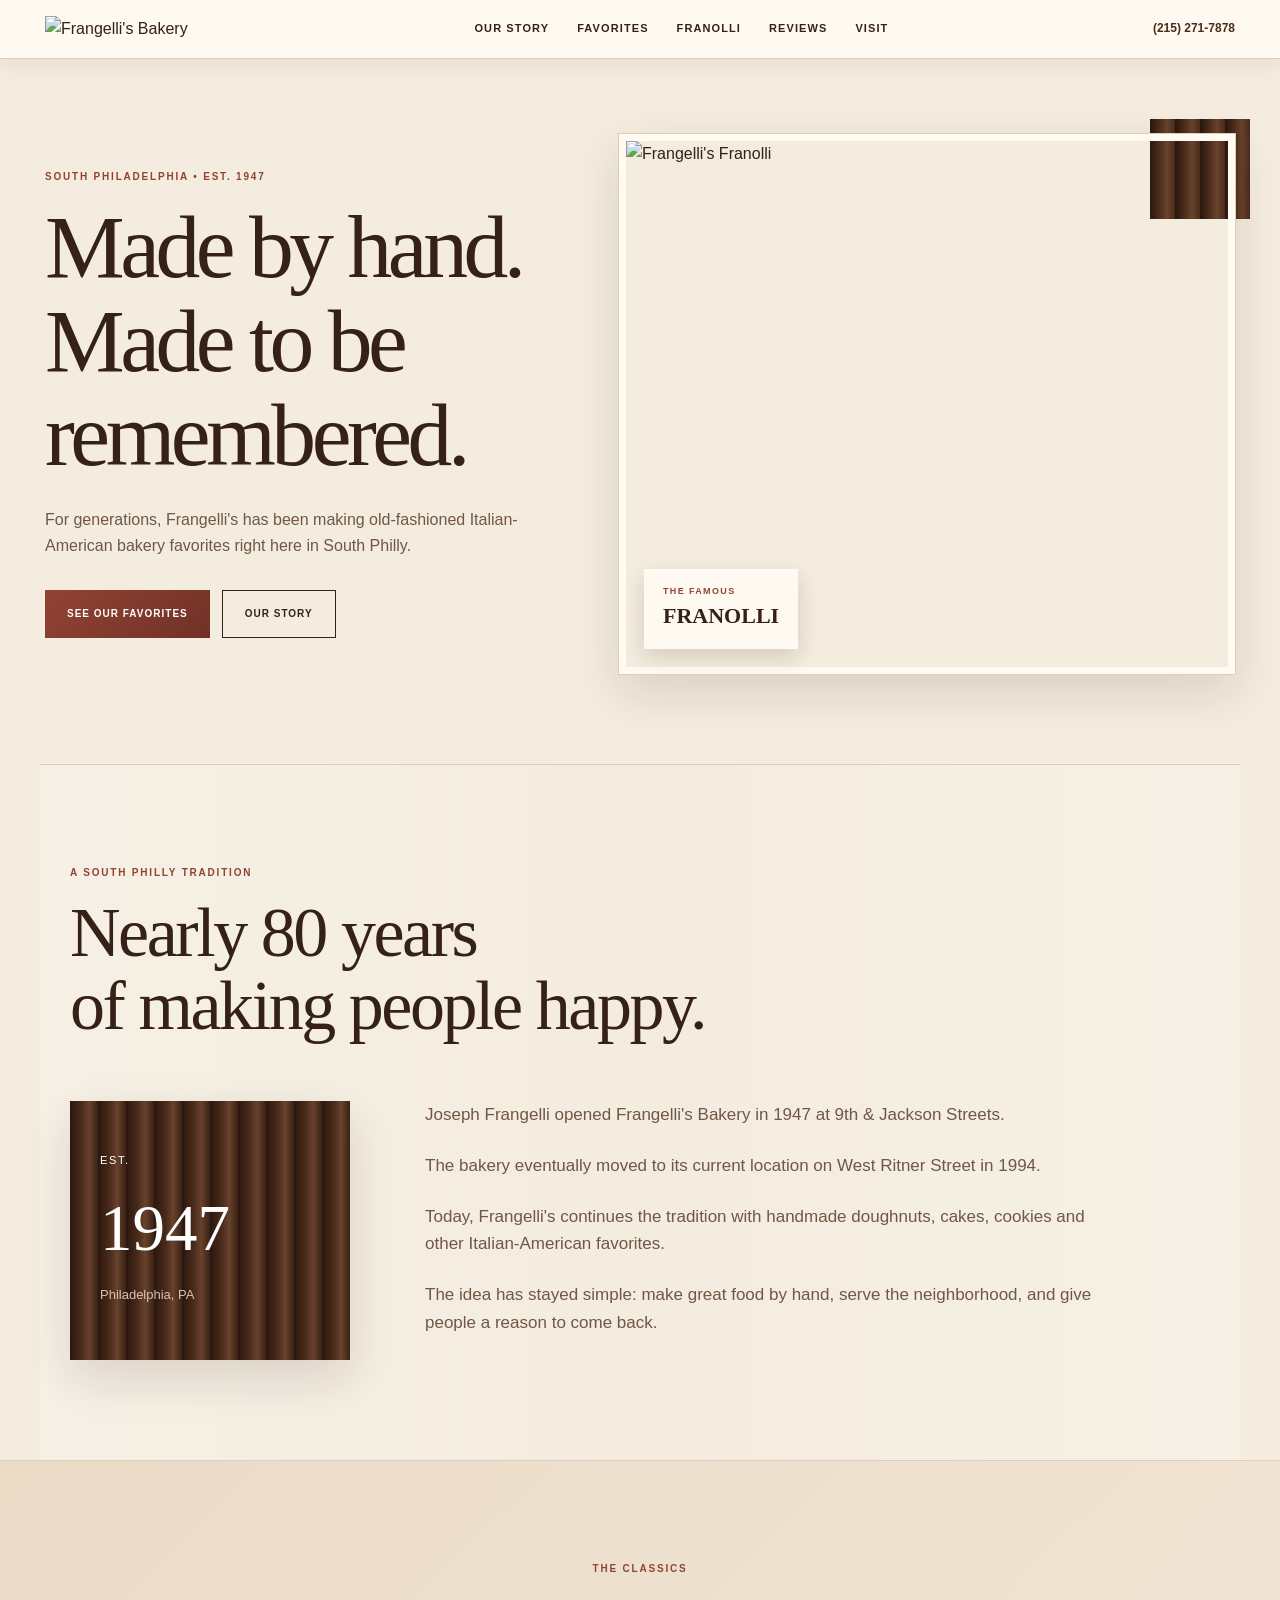
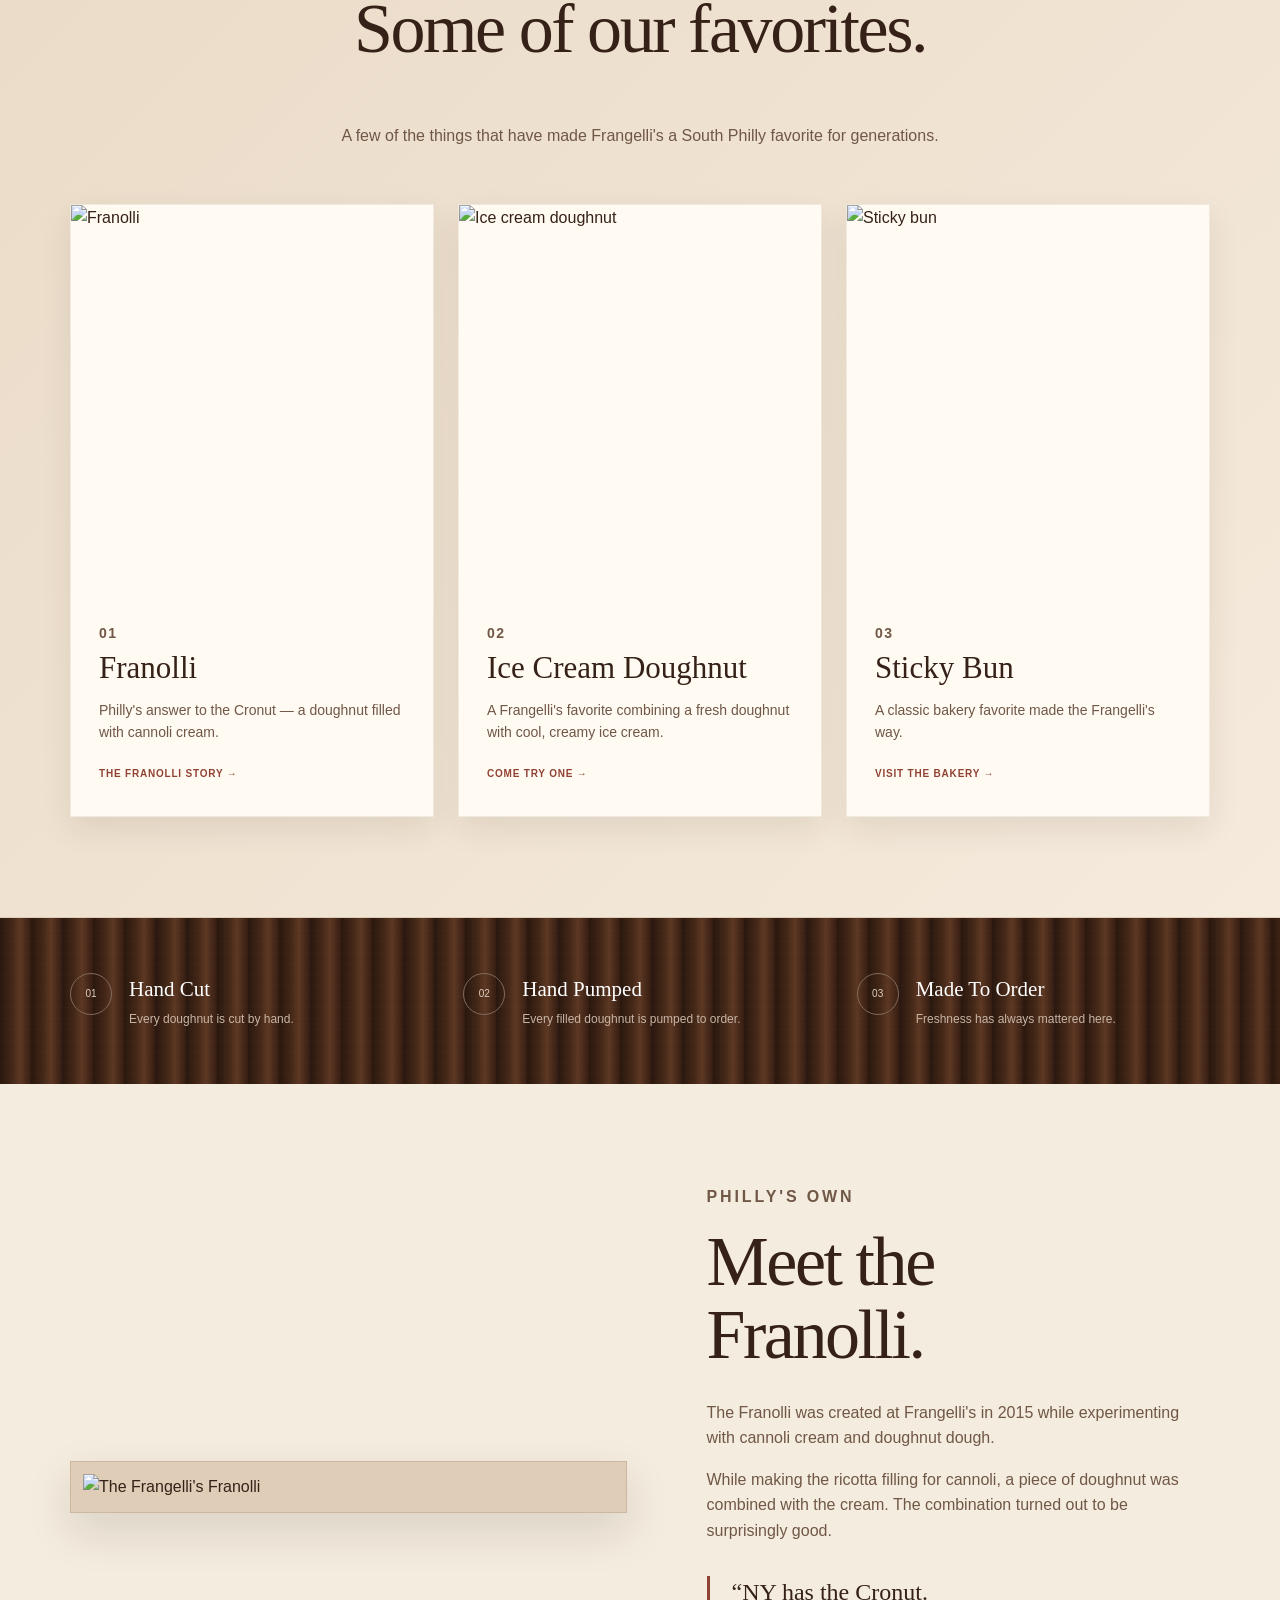
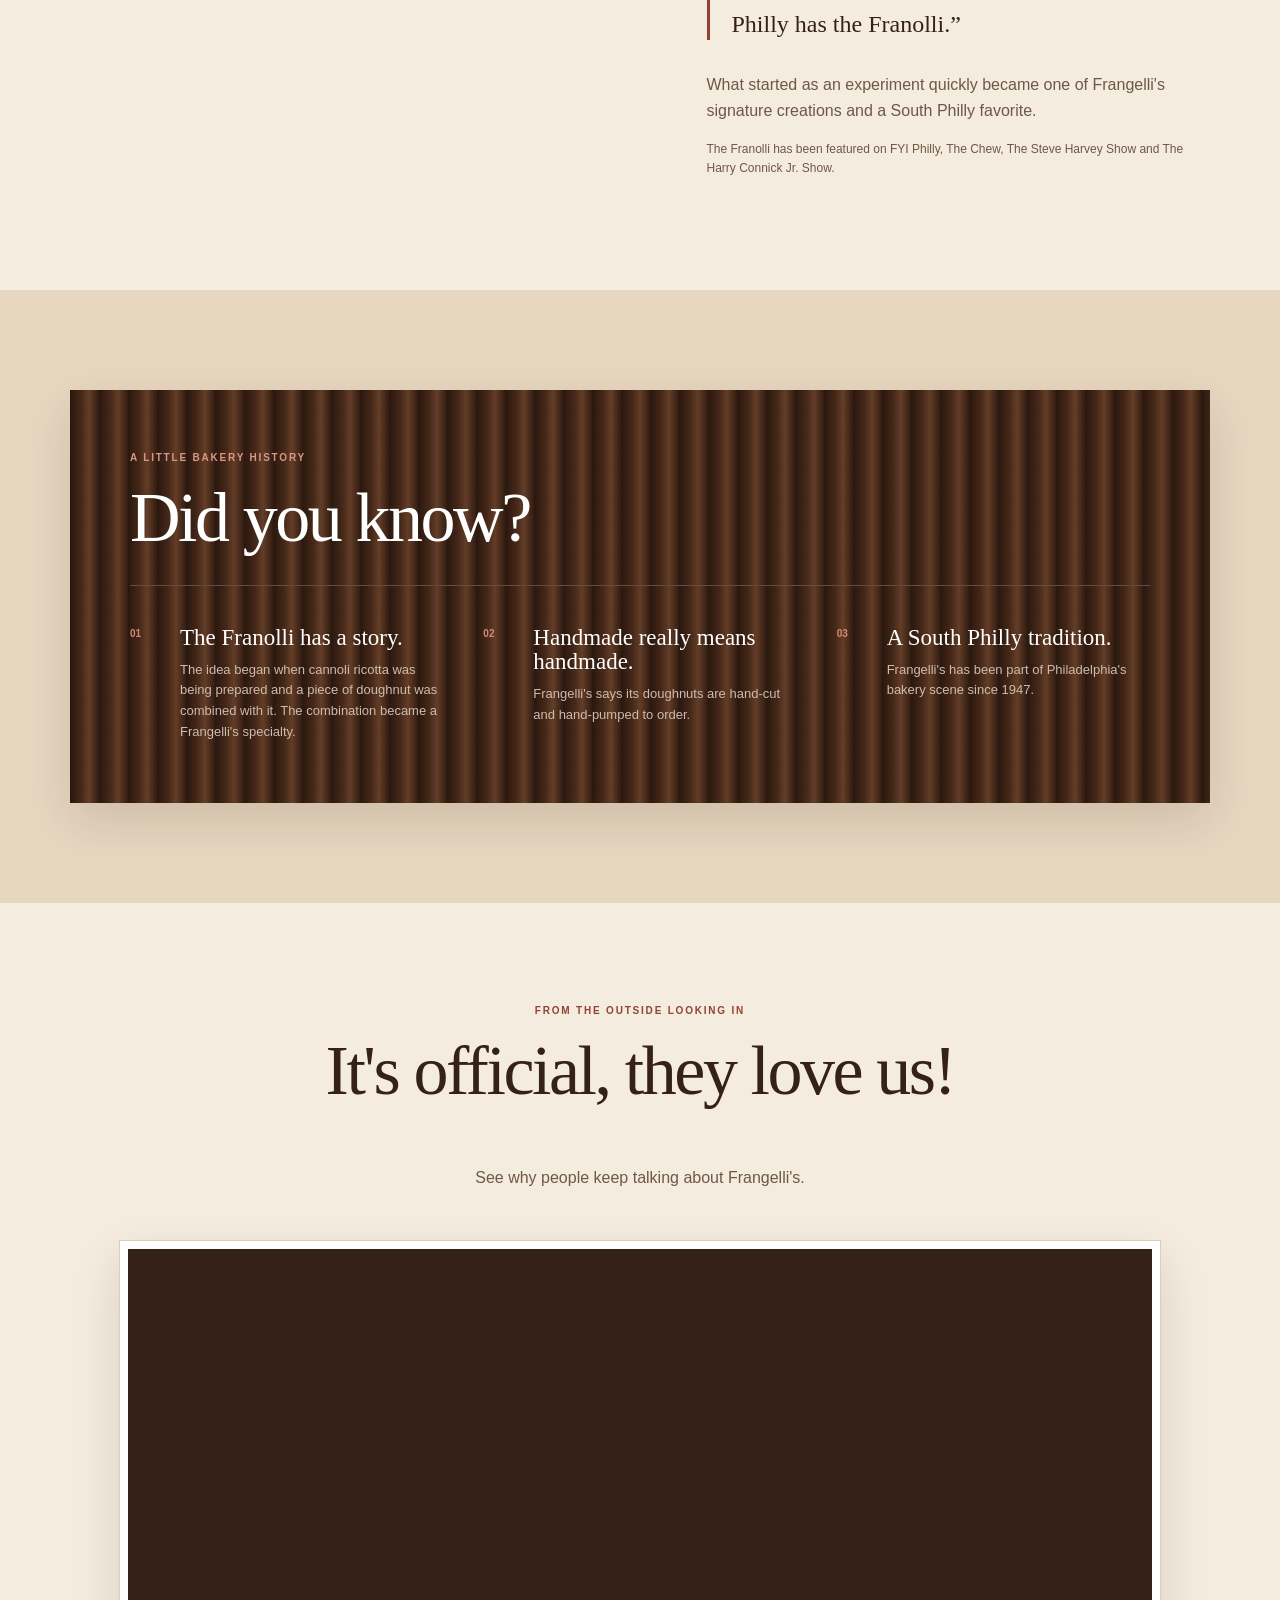
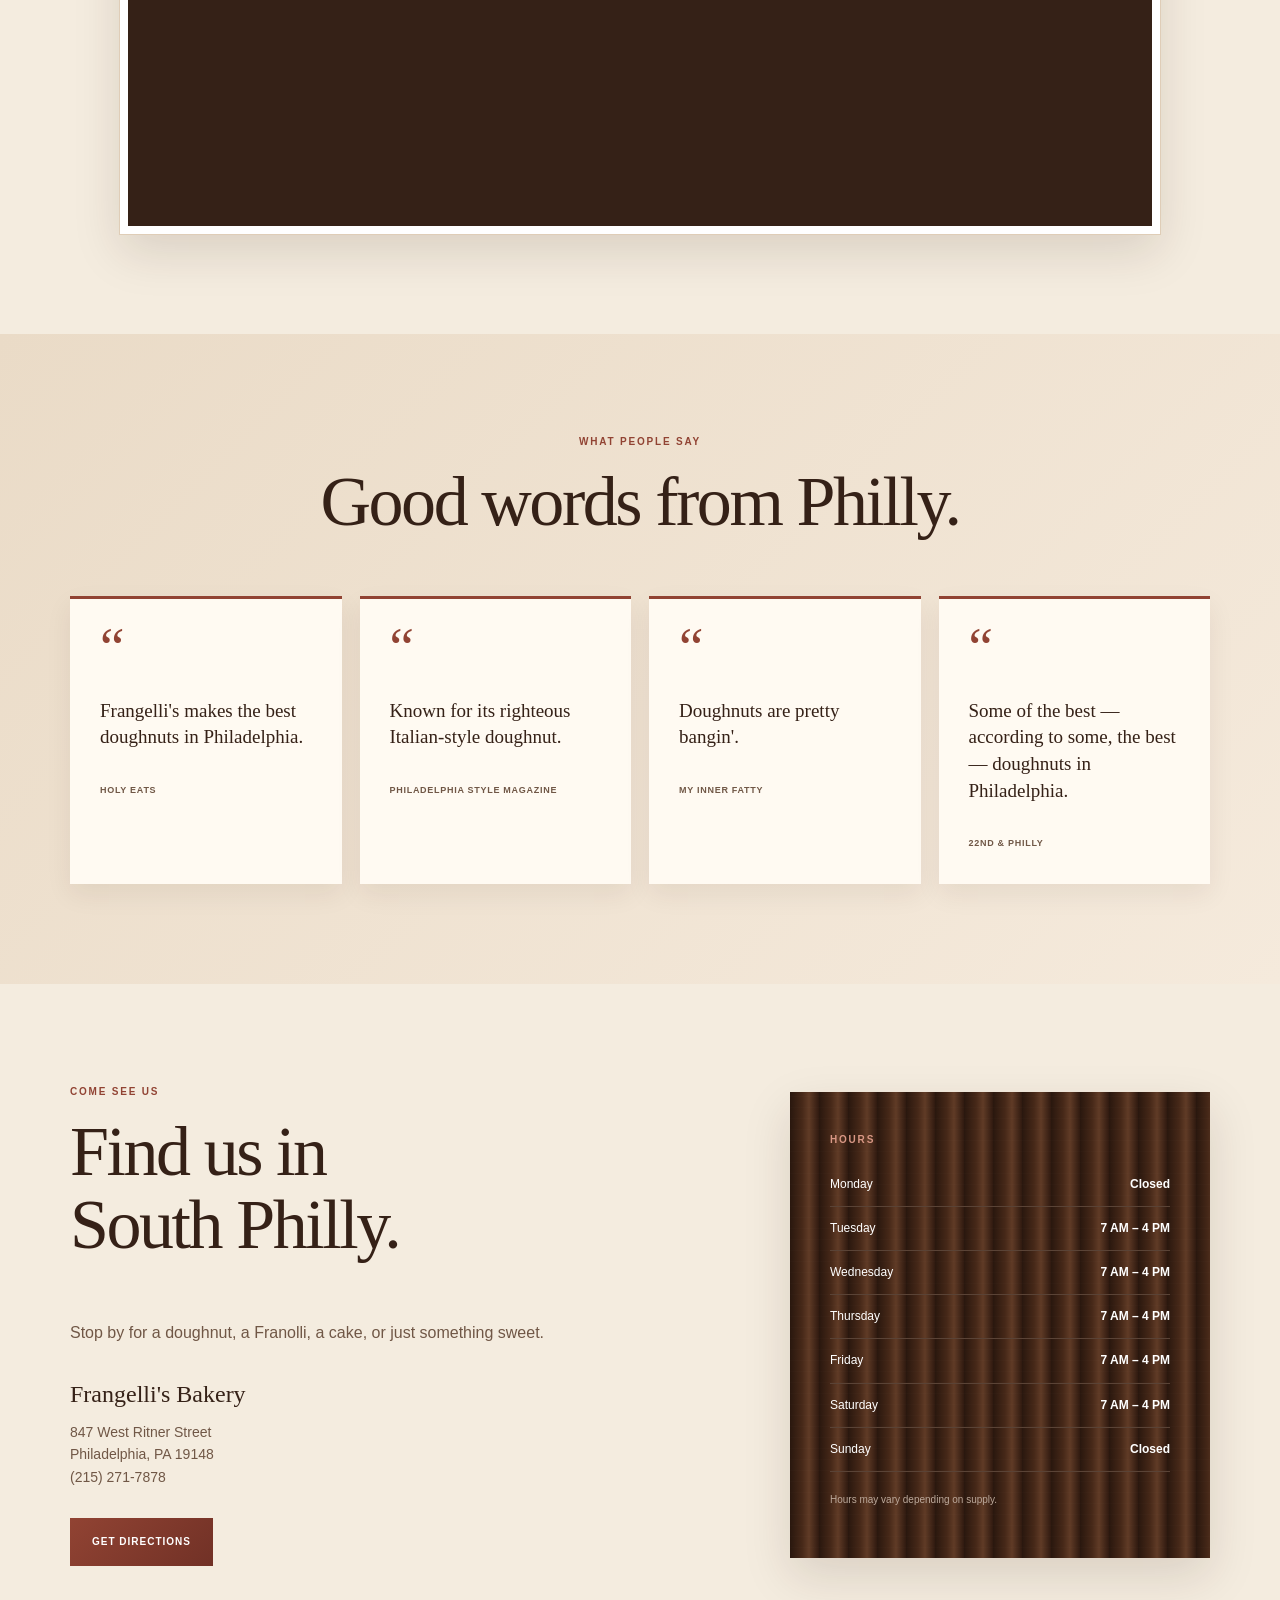
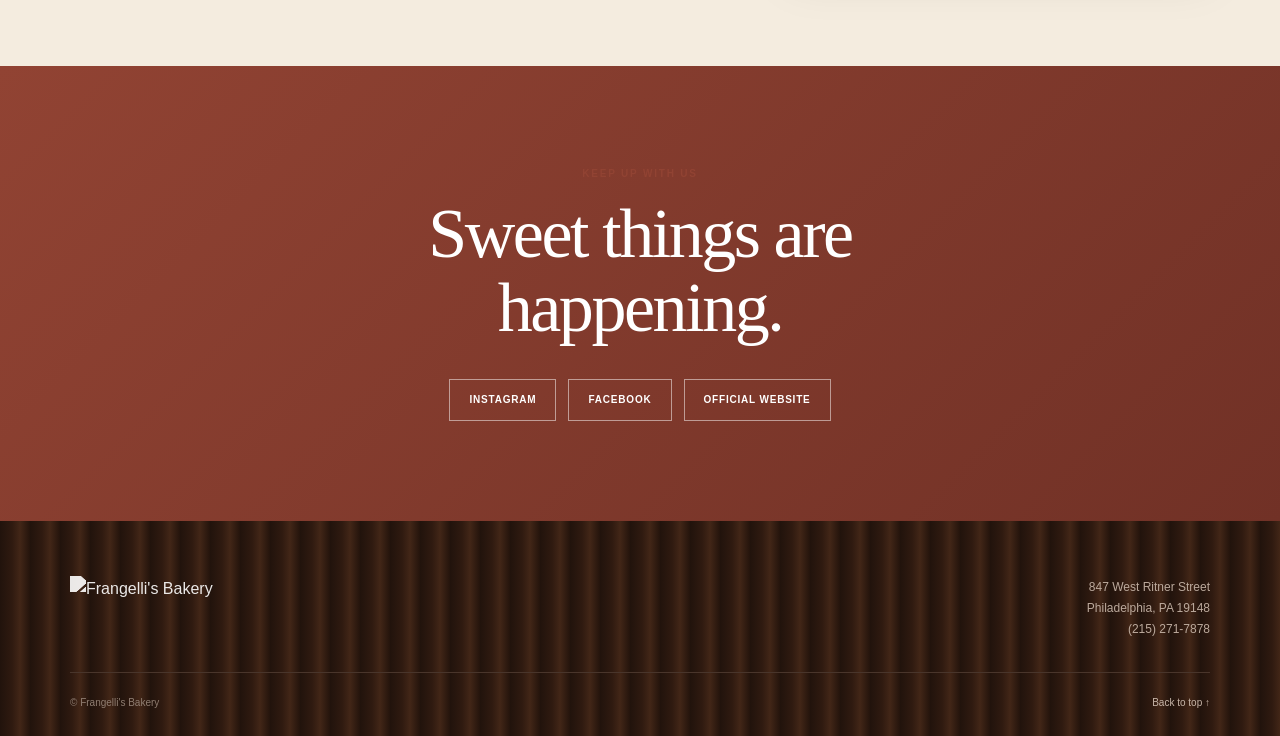
==== commit fd55cc23: "Update index.html" ====
--- a/index.html
+++ b/index.html
@@ -1,37 +1,1688 @@
 <!DOCTYPE html>
 <html lang="en">
 <head>
-    <meta charset="UTF-8">
-    <meta name="viewport" content="width=device-width, initial-scale=1.0">
-
-    <title>Frangelli's Bakery | South Philadelphia</title>
-
-    <meta
-        name="description"
-        content="Frangelli's Bakery — handmade doughnuts, cakes, cookies, Franollis and more in South Philadelphia."
-    >
-
-    <link rel="stylesheet" href="style.css">
+<meta charset="UTF-8">
+<meta name="viewport" content="width=device-width, initial-scale=1.0">
+
+<title>Frangelli's Bakery | South Philadelphia</title>
+
+<style>
+
+/* =========================================
+   FRANGELLI'S — MAIN DESIGN
+========================================= */
+
+:root {
+    --cream: #f4ecdf;
+    --cream-light: #fffaf2;
+    --cream-dark: #dfcdb7;
+
+    --wood-dark: #29170e;
+    --wood: #4b2b1b;
+    --wood-mid: #68432c;
+    --wood-light: #8a6245;
+
+    --brown: #352117;
+    --brown-light: #705746;
+
+    --red: #914333;
+    --red-dark: #713126;
+
+    --white: #fffaf2;
+
+    --shadow: 0 18px 45px rgba(48, 27, 15, .13);
+}
+
+* {
+    box-sizing: border-box;
+}
+
+html {
+    scroll-behavior: smooth;
+    scroll-padding-top: 100px;
+}
+
+body {
+    margin: 0;
+    color: var(--brown);
+    background: var(--cream);
+
+    font-family:
+        Arial,
+        Helvetica,
+        sans-serif;
+
+    line-height: 1.6;
+}
+
+img {
+    display: block;
+    max-width: 100%;
+}
+
+a {
+    color: inherit;
+    text-decoration: none;
+}
+
+
+/* =========================================
+   WOOD TEXTURE
+========================================= */
+
+.wood {
+    background:
+        repeating-linear-gradient(
+            90deg,
+            var(--wood-dark) 0px,
+            var(--wood) 10px,
+            var(--wood-mid) 18px,
+            var(--wood) 28px,
+            var(--wood-dark) 38px
+        );
+}
+
+.wood::after {
+    content: "";
+    position: absolute;
+    inset: 0;
+
+    background:
+        repeating-linear-gradient(
+            0deg,
+            transparent 0px,
+            transparent 9px,
+            rgba(255,255,255,.025) 10px
+        );
+
+    pointer-events: none;
+}
+
+
+/* =========================================
+   HEADER
+========================================= */
+
+.site-header {
+    position: sticky;
+    top: 0;
+    z-index: 100;
+
+    background: rgba(255,250,242,.97);
+
+    border-bottom: 1px solid var(--cream-dark);
+
+    box-shadow:
+        0 4px 20px rgba(45,25,14,.08);
+}
+
+.header-inner {
+    max-width: 1250px;
+    margin: auto;
+
+    padding: 16px 30px;
+
+    display: flex;
+    align-items: center;
+    justify-content: space-between;
+
+    gap: 30px;
+}
+
+.logo {
+    width: 165px;
+    height: auto;
+
+    transition:
+        transform .3s ease;
+}
+
+.logo:hover {
+    transform:
+        translateY(-2px)
+        rotate(-1deg);
+}
+
+.nav-links {
+    display: flex;
+    align-items: center;
+    justify-content: center;
+
+    gap: 28px;
+}
+
+.nav-links a {
+    position: relative;
+
+    font-size: 11px;
+    font-weight: 800;
+
+    letter-spacing: .1em;
+
+    text-transform: uppercase;
+
+    transition:
+        color .25s ease;
+}
+
+.nav-links a::after {
+    content: "";
+
+    position: absolute;
+
+    left: 0;
+    bottom: -7px;
+
+    width: 0;
+    height: 2px;
+
+    background: var(--red);
+
+    transition:
+        width .25s ease;
+}
+
+.nav-links a:hover {
+    color: var(--red);
+}
+
+.nav-links a:hover::after {
+    width: 100%;
+}
+
+.header-phone {
+    color: var(--wood);
+
+    font-size: 12px;
+    font-weight: 800;
+
+    white-space: nowrap;
+}
+
+
+/* =========================================
+   GENERAL
+========================================= */
+
+.section {
+    max-width: 1200px;
+    margin: auto;
+
+    padding:
+        100px 30px;
+}
+
+.eyebrow {
+    margin: 0 0 15px;
+
+    color: var(--red);
+
+    font-size: 10px;
+    font-weight: 800;
+
+    letter-spacing: .18em;
+
+    text-transform: uppercase;
+}
+
+h1,
+h2,
+h3 {
+    margin-top: 0;
+
+    font-family:
+        Georgia,
+        "Times New Roman",
+        serif;
+
+    font-weight: 400;
+
+    line-height: 1.05;
+}
+
+h2 {
+    font-size:
+        clamp(42px, 6vw, 70px);
+
+    letter-spacing: -.035em;
+}
+
+.centered {
+    text-align: center;
+}
+
+
+/* =========================================
+   BUTTONS
+========================================= */
+
+.btn {
+    display: inline-flex;
+
+    align-items: center;
+    justify-content: center;
+
+    min-height: 48px;
+
+    padding: 13px 22px;
+
+    font-size: 10px;
+    font-weight: 800;
+
+    letter-spacing: .1em;
+
+    text-transform: uppercase;
+
+    transition:
+        transform .25s ease,
+        box-shadow .25s ease,
+        background .25s ease;
+}
+
+.btn:hover {
+    transform: translateY(-3px);
+
+    box-shadow:
+        0 9px 20px rgba(45,25,14,.18);
+}
+
+.btn-primary {
+    background:
+        linear-gradient(
+            135deg,
+            var(--red),
+            var(--red-dark)
+        );
+
+    color: white;
+}
+
+.btn-outline {
+    border: 1px solid var(--brown);
+}
+
+.btn-outline:hover {
+    background: var(--brown);
+    color: white;
+}
+
+
+/* =========================================
+   HERO
+========================================= */
+
+.hero {
+    max-width: 1250px;
+    margin: auto;
+
+    min-height: 690px;
+
+    padding:
+        75px 30px 90px;
+
+    display: grid;
+
+    grid-template-columns:
+        .9fr
+        1.1fr;
+
+    gap: 70px;
+
+    align-items: center;
+}
+
+.hero-text {
+    animation:
+        fadeUp .8s ease both;
+}
+
+.hero h1 {
+    margin-bottom: 25px;
+
+    font-size:
+        clamp(55px, 7vw, 92px);
+
+    letter-spacing: -.05em;
+}
+
+.hero-description {
+    max-width: 500px;
+
+    color: var(--brown-light);
+
+    font-size: 16px;
+}
+
+.hero-buttons {
+    margin-top: 32px;
+
+    display: flex;
+
+    gap: 12px;
+
+    flex-wrap: wrap;
+}
+
+.hero-image-wrap {
+    position: relative;
+
+    animation:
+        imageIn .9s ease both;
+}
+
+.hero-image {
+    width: 100%;
+    height: 540px;
+
+    object-fit: cover;
+
+    border: 7px solid var(--white);
+
+    outline: 1px solid var(--cream-dark);
+
+    box-shadow: var(--shadow);
+
+    transition:
+        transform .5s ease;
+}
+
+.hero-image-wrap:hover .hero-image {
+    transform: scale(1.015);
+}
+
+.hero-image-wrap::after {
+    content: "";
+
+    position: absolute;
+
+    right: -15px;
+    top: -15px;
+
+    width: 100px;
+    height: 100px;
+
+    z-index: -1;
+
+    background:
+        repeating-linear-gradient(
+            90deg,
+            var(--wood-dark) 0,
+            var(--wood) 9px,
+            var(--wood-mid) 17px,
+            var(--wood) 25px
+        );
+}
+
+.image-caption {
+    position: absolute;
+
+    left: 25px;
+    bottom: 25px;
+
+    padding: 15px 19px;
+
+    background: rgba(255,250,242,.96);
+
+    box-shadow:
+        0 8px 20px rgba(40,22,12,.15);
+
+    animation:
+        float 4s ease-in-out infinite;
+}
+
+.image-caption span {
+    display: block;
+
+    color: var(--red);
+
+    font-size: 9px;
+    font-weight: 800;
+
+    letter-spacing: .15em;
+}
+
+.image-caption strong {
+    display: block;
+
+    font-family:
+        Georgia,
+        "Times New Roman",
+        serif;
+
+    font-size: 22px;
+}
+
+
+/* =========================================
+   STORY
+========================================= */
+
+.story-section {
+    border-top: 1px solid var(--cream-dark);
+
+    background:
+        linear-gradient(
+            90deg,
+            rgba(255,255,255,.2),
+            transparent,
+            rgba(255,255,255,.2)
+        );
+}
+
+.story-grid {
+    margin-top: 55px;
+
+    display: grid;
+
+    grid-template-columns:
+        280px
+        1fr;
+
+    gap: 75px;
+}
+
+.year-card {
+    position: relative;
+
+    overflow: hidden;
+
+    padding: 45px 30px;
+
+    color: white;
+
+    box-shadow: var(--shadow);
+
+    background:
+        repeating-linear-gradient(
+            90deg,
+            #29170e 0,
+            #4b2b1b 12px,
+            #68432c 19px,
+            #3b2114 28px
+        );
+}
+
+.year-card span {
+    font-size: 11px;
+    letter-spacing: .15em;
+}
+
+.year-card strong {
+    display: block;
+
+    margin: 5px 0;
+
+    font-family:
+        Georgia,
+        "Times New Roman",
+        serif;
+
+    font-size: 65px;
+    font-weight: 400;
+}
+
+.year-card p {
+    margin: 0;
+
+    color: #d6c5b7;
+
+    font-size: 13px;
+}
+
+.story-copy {
+    max-width: 700px;
+
+    color: var(--brown-light);
+
+    font-size: 17px;
+}
+
+.story-copy p {
+    margin:
+        0 0 24px;
+}
+
+
+/* =========================================
+   FAVORITES
+========================================= */
+
+.favorites-section {
+    max-width: none;
+
+    background:
+        linear-gradient(
+            135deg,
+            #eadbc7,
+            #f5eadc
+        );
+
+    border-top: 1px solid var(--cream-dark);
+    border-bottom: 1px solid var(--cream-dark);
+}
+
+.favorites-inner {
+    max-width: 1200px;
+    margin: auto;
+
+    padding:
+        100px 30px;
+}
+
+.favorites-intro {
+    max-width: 620px;
+    margin: auto;
+}
+
+.favorites-intro p:last-child {
+    color: var(--brown-light);
+}
+
+.favorites-grid {
+    margin-top: 55px;
+
+    display: grid;
+
+    grid-template-columns:
+        repeat(3, 1fr);
+
+    gap: 24px;
+}
+
+.food-card {
+    overflow: hidden;
+
+    background: var(--white);
+
+    border: 1px solid rgba(70,40,20,.08);
+
+    box-shadow:
+        0 12px 30px rgba(50,28,15,.09);
+
+    transition:
+        transform .35s ease,
+        box-shadow .35s ease;
+}
+
+.food-card:hover {
+    transform: translateY(-8px);
+
+    box-shadow:
+        0 22px 40px rgba(50,28,15,.16);
+}
+
+.food-image {
+    width: 100%;
+    height: 390px;
+
+    object-fit: cover;
+
+    transition:
+        transform .65s ease;
+}
+
+.food-card:hover .food-image {
+    transform: scale(1.045);
+}
+
+.food-content {
+    padding: 27px 28px 32px;
+}
+
+.food-number {
+    margin: 0 0 8px;
+
+    color: var(--red);
+
+    font-size: 10px;
+    font-weight: 800;
+
+    letter-spacing: .1em;
+}
+
+.food-content h3 {
+    margin-bottom: 10px;
+
+    font-size: 31px;
+}
+
+.food-content p {
+    color: var(--brown-light);
+
+    font-size: 14px;
+}
+
+.text-link {
+    display: inline-block;
+
+    margin-top: 8px;
+
+    color: var(--red);
+
+    font-size: 10px;
+    font-weight: 800;
+
+    letter-spacing: .08em;
+
+    text-transform: uppercase;
+
+    transition:
+        transform .2s ease;
+}
+
+.text-link:hover {
+    transform: translateX(5px);
+}
+
+
+/* =========================================
+   HANDMADE
+========================================= */
+
+.handmade-strip {
+    position: relative;
+
+    overflow: hidden;
+
+    padding:
+        55px max(30px, calc((100vw - 1140px) / 2));
+
+    color: white;
+
+    background:
+        repeating-linear-gradient(
+            90deg,
+            #29170e 0,
+            #432717 12px,
+            #5d3823 20px,
+            #351d12 31px
+        );
+
+    display: grid;
+
+    grid-template-columns:
+        repeat(3, 1fr);
+
+    gap: 40px;
+}
+
+.handmade-strip::after {
+    content: "";
+
+    position: absolute;
+
+    inset: 0;
+
+    background:
+        repeating-linear-gradient(
+            0deg,
+            transparent 0,
+            transparent 10px,
+            rgba(255,255,255,.025) 11px
+        );
+
+    pointer-events: none;
+}
+
+.handmade-item {
+    position: relative;
+    z-index: 1;
+
+    display: flex;
+
+    gap: 17px;
+
+    align-items: flex-start;
+}
+
+.handmade-icon {
+    width: 42px;
+    height: 42px;
+
+    flex: 0 0 42px;
+
+    border: 1px solid #80695b;
+
+    border-radius: 50%;
+
+    display: flex;
+
+    align-items: center;
+    justify-content: center;
+
+    font-size: 10px;
+
+    color: #ddcec1;
+
+    transition:
+        transform .3s ease;
+}
+
+.handmade-item:hover .handmade-icon {
+    transform:
+        rotate(8deg)
+        scale(1.08);
+}
+
+.handmade-item strong {
+    font-family:
+        Georgia,
+        "Times New Roman",
+        serif;
+
+    font-size: 21px;
+    font-weight: 400;
+}
+
+.handmade-item p {
+    margin: 3px 0 0;
+
+    color: #c7b4a5;
+
+    font-size: 12px;
+}
+
+
+/* =========================================
+   FRANOLLI
+========================================= */
+
+.feature-section {
+    display: grid;
+
+    grid-template-columns:
+        1.05fr
+        .95fr;
+
+    gap: 80px;
+
+    align-items: center;
+}
+
+.feature-image-wrap {
+    padding: 12px;
+
+    background: var(--cream-dark);
+
+    border: 1px solid #cdb79e;
+
+    box-shadow: var(--shadow);
+}
+
+.feature-image {
+    width: 100%;
+    height: auto;
+}
+
+.feature-content {
+    max-width: 530px;
+}
+
+.feature-content h2 {
+    margin-bottom: 28px;
+}
+
+.feature-content p {
+    color: var(--brown-light);
+
+    font-size: 16px;
+}
+
+blockquote {
+    margin:
+        32px 0;
+
+    padding-left: 22px;
+
+    border-left:
+        3px solid var(--red);
+
+    font-family:
+        Georgia,
+        "Times New Roman",
+        serif;
+
+    font-size: 24px;
+
+    line-height: 1.35;
+}
+
+.small-note {
+    font-size: 12px !important;
+}
+
+
+/* =========================================
+   DID YOU KNOW
+========================================= */
+
+.did-you-know {
+    padding:
+        100px 30px;
+
+    background:
+        #e7d6c0;
+}
+
+.did-you-know-card {
+    position: relative;
+
+    overflow: hidden;
+
+    max-width: 1140px;
+
+    margin: auto;
+
+    padding: 60px;
+
+    color: white;
+
+    box-shadow: var(--shadow);
+
+    background:
+        repeating-linear-gradient(
+            90deg,
+            #29170e 0,
+            #442718 11px,
+            #633d27 19px,
+            #321c11 29px
+        );
+}
+
+.did-you-know-card::after {
+    content: "";
+
+    position: absolute;
+
+    inset: 0;
+
+    pointer-events: none;
+
+    background:
+        repeating-linear-gradient(
+            0deg,
+            transparent,
+            transparent 10px,
+            rgba(255,255,255,.025) 11px
+        );
+}
+
+.did-you-know-title {
+    position: relative;
+    z-index: 1;
+
+    padding-bottom: 30px;
+
+    border-bottom:
+        1px solid #634d40;
+}
+
+.did-you-know-title .eyebrow {
+    color: #d99885;
+}
+
+.did-you-know-title h2 {
+    margin: 0;
+}
+
+.fact-grid {
+    position: relative;
+    z-index: 1;
+
+    padding-top: 40px;
+
+    display: grid;
+
+    grid-template-columns:
+        repeat(3, 1fr);
+
+    gap: 40px;
+}
+
+.fact {
+    display: grid;
+
+    grid-template-columns:
+        35px 1fr;
+
+    gap: 15px;
+}
+
+.fact-number {
+    color: #d38a75;
+
+    font-size: 10px;
+    font-weight: 800;
+}
+
+.fact h3 {
+    margin:
+        0 0 10px;
+
+    font-size: 23px;
+}
+
+.fact p {
+    margin: 0;
+
+    color: #cdbbae;
+
+    font-size: 13px;
+}
+
+
+/* =========================================
+   VIDEO
+========================================= */
+
+.video-section {
+    max-width: 1100px;
+}
+
+.video-description {
+    max-width: 600px;
+
+    margin:
+        18px auto 0;
+
+    color: var(--brown-light);
+}
+
+.video-wrapper {
+    position: relative;
+
+    margin-top: 50px;
+
+    width: 100%;
+
+    aspect-ratio: 16 / 9;
+
+    background: var(--brown);
+
+    border: 8px solid white;
+
+    outline: 1px solid var(--cream-dark);
+
+    box-shadow: var(--shadow);
+}
+
+.video-wrapper iframe {
+    width: 100%;
+    height: 100%;
+
+    border: 0;
+}
+
+
+/* =========================================
+   REVIEWS
+========================================= */
+
+.reviews-section {
+    max-width: none;
+
+    background:
+        linear-gradient(
+            135deg,
+            #eadbc7,
+            #f5eadc
+        );
+}
+
+.reviews-inner {
+    max-width: 1200px;
+    margin: auto;
+
+    padding:
+        100px 30px;
+}
+
+.reviews-grid {
+    margin-top: 55px;
+
+    display: grid;
+
+    grid-template-columns:
+        repeat(4, 1fr);
+
+    gap: 18px;
+}
+
+.review-card {
+    min-height: 280px;
+
+    padding: 30px;
+
+    background: var(--white);
+
+    border-top:
+        3px solid var(--red);
+
+    box-shadow:
+        0 10px 25px rgba(50,28,15,.07);
+
+    transition:
+        transform .3s ease,
+        box-shadow .3s ease;
+}
+
+.review-card:hover {
+    transform: translateY(-6px);
+
+    box-shadow:
+        0 18px 32px rgba(50,28,15,.13);
+}
+
+.quote {
+    color: var(--red);
+
+    font-family:
+        Georgia,
+        "Times New Roman",
+        serif;
+
+    font-size: 55px;
+
+    line-height: .7;
+}
+
+.review-card p {
+    margin:
+        24px 0;
+
+    font-family:
+        Georgia,
+        "Times New Roman",
+        serif;
+
+    font-size: 19px;
+
+    line-height: 1.4;
+}
+
+.review-source {
+    color: var(--brown-light);
+
+    font-size: 9px;
+    font-weight: 800;
+
+    letter-spacing: .08em;
+
+    text-transform: uppercase;
+}
+
+
+/* =========================================
+   VISIT
+========================================= */
+
+.visit-section {
+    display: grid;
+
+    grid-template-columns:
+        1fr
+        420px;
+
+    gap: 80px;
+
+    align-items: center;
+}
+
+.visit-description {
+    max-width: 500px;
+
+    color: var(--brown-light);
+
+    font-size: 16px;
+}
+
+.address {
+    margin:
+        30px 0;
+
+    display: flex;
+
+    flex-direction: column;
+}
+
+.address strong {
+    margin-bottom: 7px;
+
+    font-family:
+        Georgia,
+        "Times New Roman",
+        serif;
+
+    font-size: 24px;
+
+    font-weight: 400;
+}
+
+.address span {
+    color: var(--brown-light);
+
+    font-size: 14px;
+}
+
+.hours-card {
+    position: relative;
+
+    overflow: hidden;
+
+    padding: 40px;
+
+    color: white;
+
+    box-shadow: var(--shadow);
+
+    background:
+        repeating-linear-gradient(
+            90deg,
+            #29170e 0,
+            #462818 12px,
+            #603b26 19px,
+            #301a10 29px
+        );
+}
+
+.hours-card::after {
+    content: "";
+
+    position: absolute;
+
+    inset: 0;
+
+    pointer-events: none;
+
+    background:
+        repeating-linear-gradient(
+            0deg,
+            transparent,
+            transparent 10px,
+            rgba(255,255,255,.02) 11px
+        );
+}
+
+.hours-card > * {
+    position: relative;
+    z-index: 1;
+}
+
+.hours-card .eyebrow {
+    color: #d99885;
+}
+
+.hours-row {
+    display: flex;
+
+    justify-content: space-between;
+
+    gap: 15px;
+
+    padding: 12px 0;
+
+    border-bottom:
+        1px solid #5a4336;
+
+    font-size: 12px;
+}
+
+.hours-note {
+    margin-top: 20px;
+
+    color: #bca99b;
+
+    font-size: 10px;
+}
+
+
+/* =========================================
+   SOCIAL
+========================================= */
+
+.social-section {
+    position: relative;
+
+    overflow: hidden;
+
+    padding:
+        100px 30px;
+
+    color: white;
+
+    text-align: center;
+
+    background:
+        linear-gradient(
+            135deg,
+            var(--red),
+            var(--red-dark)
+        );
+}
+
+.social-section h2 {
+    margin-bottom: 35px;
+}
+
+.social-links {
+    display: flex;
+
+    justify-content: center;
+
+    flex-wrap: wrap;
+
+    gap: 12px;
+}
+
+.social-links a {
+    padding:
+        12px 19px;
+
+    border:
+        1px solid rgba(255,255,255,.5);
+
+    font-size: 10px;
+    font-weight: 800;
+
+    letter-spacing: .08em;
+
+    text-transform: uppercase;
+
+    transition:
+        transform .25s ease,
+        background .25s ease,
+        color .25s ease;
+}
+
+.social-links a:hover {
+    transform: translateY(-3px);
+
+    background: white;
+
+    color: var(--red);
+}
+
+
+/* =========================================
+   FOOTER
+========================================= */
+
+.site-footer {
+    color: white;
+
+    background:
+        repeating-linear-gradient(
+            90deg,
+            #21130c 0,
+            #2f1a10 12px,
+            #422617 20px,
+            #24140c 30px
+        );
+}
+
+.footer-inner {
+    max-width: 1200px;
+    margin: auto;
+
+    padding:
+        55px 30px 25px;
+
+    display: grid;
+
+    grid-template-columns:
+        1fr
+        1fr;
+
+    gap: 30px;
+}
+
+.footer-logo {
+    width: 150px;
+
+    filter:
+        brightness(0)
+        invert(1);
+
+    opacity: .9;
+}
+
+.footer-info {
+    justify-self: end;
+
+    text-align: right;
+
+    color: #bba99c;
+
+    font-size: 12px;
+}
+
+.footer-info p {
+    margin: 2px 0;
+}
+
+.footer-bottom {
+    grid-column: 1 / -1;
+
+    padding-top: 22px;
+
+    border-top:
+        1px solid #49352b;
+
+    display: flex;
+
+    justify-content: space-between;
+
+    color: #8f7d71;
+
+    font-size: 10px;
+}
+
+.footer-bottom a {
+    color: #c8b6a9;
+}
+
+
+/* =========================================
+   ANIMATIONS
+========================================= */
+
+@keyframes fadeUp {
+    from {
+        opacity: 0;
+        transform: translateY(25px);
+    }
+
+    to {
+        opacity: 1;
+        transform: translateY(0);
+    }
+}
+
+@keyframes imageIn {
+    from {
+        opacity: 0;
+        transform: translateX(25px);
+    }
+
+    to {
+        opacity: 1;
+        transform: translateX(0);
+    }
+}
+
+@keyframes float {
+    0%, 100% {
+        transform: translateY(0);
+    }
+
+    50% {
+        transform: translateY(-5px);
+    }
+}
+
+
+/* =========================================
+   TABLET
+========================================= */
+
+@media (max-width: 1000px) {
+
+    .header-phone {
+        display: none;
+    }
+
+    .header-inner {
+        justify-content: center;
+        flex-wrap: wrap;
+    }
+
+    .hero {
+        grid-template-columns:
+            1fr 1fr;
+
+        gap: 35px;
+    }
+
+    .hero h1 {
+        font-size: 62px;
+    }
+
+    .food-image {
+        height: 320px;
+    }
+
+    .reviews-grid {
+        grid-template-columns:
+            repeat(2, 1fr);
+    }
+
+    .visit-section {
+        gap: 45px;
+    }
+}
+
+
+/* =========================================
+   MOBILE
+========================================= */
+
+@media (max-width: 760px) {
+
+    .header-inner {
+        padding:
+            14px 18px;
+
+        flex-direction: column;
+
+        gap: 14px;
+    }
+
+    .logo {
+        width: 145px;
+    }
+
+    .nav-links {
+        width: 100%;
+
+        flex-wrap: wrap;
+
+        gap:
+            10px 16px;
+    }
+
+    .nav-links a {
+        font-size: 9px;
+    }
+
+    .section {
+        padding:
+            75px 20px;
+    }
+
+    .hero {
+        display: flex;
+
+        flex-direction: column;
+
+        min-height: auto;
+
+        padding:
+            55px 20px 75px;
+
+        gap: 45px;
+    }
+
+    .hero h1 {
+        font-size:
+            clamp(50px, 15vw, 70px);
+    }
+
+    .hero-image {
+        height: 420px;
+    }
+
+    .favorites-inner,
+    .reviews-inner {
+        padding:
+            75px 20px;
+    }
+
+    .favorites-grid {
+        grid-template-columns:
+            1fr;
+    }
+
+    .food-image {
+        height: 390px;
+    }
+
+    .handmade-strip {
+        padding:
+            50px 20px;
+
+        grid-template-columns:
+            1fr;
+
+        gap: 30px;
+    }
+
+    .feature-section {
+        grid-template-columns:
+            1fr;
+
+        gap: 45px;
+    }
+
+    .did-you-know {
+        padding:
+            75px 20px;
+    }
+
+    .did-you-know-card {
+        padding:
+            40px 25px;
+    }
+
+    .fact-grid {
+        grid-template-columns:
+            1fr;
+
+        gap: 32px;
+    }
+
+    .reviews-grid {
+        grid-template-columns:
+            1fr;
+    }
+
+    .visit-section {
+        grid-template-columns:
+            1fr;
+    }
+
+    .footer-inner {
+        grid-template-columns:
+            1fr;
+
+        padding:
+            45px 20px 25px;
+    }
+
+    .footer-info {
+        justify-self: start;
+
+        text-align: left;
+    }
+
+    .footer-bottom {
+        grid-column: auto;
+
+        flex-direction: column;
+
+        gap: 10px;
+    }
+}
+
+
+/* =========================================
+   VERY SMALL PHONES
+========================================= */
+
+@media (max-width: 430px) {
+
+    .nav-links {
+        gap:
+            8px 11px;
+    }
+
+    .nav-links a {
+        font-size: 8px;
+    }
+
+    .hero-image {
+        height: 350px;
+    }
+
+    .hero-buttons {
+        flex-direction: column;
+    }
+
+    .btn {
+        width: 100%;
+    }
+
+    .food-image {
+        height: 350px;
+    }
+
+    .hours-row {
+        font-size: 11px;
+    }
+}
+
+
+/* =========================================
+   REDUCE MOTION
+========================================= */
+
+@media (prefers-reduced-motion: reduce) {
+
+    html {
+        scroll-behavior: auto;
+    }
+
+    *,
+    *::before,
+    *::after {
+        animation: none !important;
+        transition: none !important;
+    }
+}
+
+</style>
 </head>
 
+
 <body>
 
-<!-- =========================
+
+<!-- ======================================
      HEADER
-========================= -->
+======================================= -->
 
 <header class="site-header">
 
     <div class="header-inner">
 
-        <a href="#top" class="logo-link" aria-label="Frangelli's Bakery home">
+        <a href="#top">
             <img
+                class="logo"
                 src="https://frangellis.com/images/frangellis-logo-clear.png?crc=4238155147"
                 alt="Frangelli's Bakery"
-                class="logo"
             >
         </a>
 
+
         <nav class="nav-links">
 
             <a href="#story">Our Story</a>
@@ -46,7 +1697,10 @@
 
         </nav>
 
-        <a href="tel:2152717878" class="header-phone">
+
+        <a
+            class="header-phone"
+            href="tel:2152717878">
             (215) 271-7878
         </a>
 
@@ -57,139 +1711,144 @@
 
 <main id="top">
 
-    <!-- =========================
-         HERO
-    ========================= -->
-
-    <section class="hero">
-
-        <div class="hero-text">
+
+<!-- ======================================
+     HERO
+======================================= -->
+
+<section class="hero">
+
+    <div class="hero-text">
+
+        <p class="eyebrow">
+            South Philadelphia • Est. 1947
+        </p>
+
+        <h1>
+            Made by hand.<br>
+            Made to be<br>
+            remembered.
+        </h1>
+
+        <p class="hero-description">
+            For generations, Frangelli's has been making old-fashioned
+            Italian-American bakery favorites right here in South Philly.
+        </p>
+
+        <div class="hero-buttons">
+
+            <a
+                class="btn btn-primary"
+                href="#favorites">
+                See Our Favorites
+            </a>
+
+            <a
+                class="btn btn-outline"
+                href="#story">
+                Our Story
+            </a>
+
+        </div>
+
+    </div>
+
+
+    <div class="hero-image-wrap">
+
+        <img
+            class="hero-image"
+            src="https://frangellis.com/images/franolli.jpg?crc=222367972"
+            alt="Frangelli's Franolli"
+        >
+
+        <div class="image-caption">
+
+            <span>THE FAMOUS</span>
+
+            <strong>FRANOLLI</strong>
+
+        </div>
+
+    </div>
+
+</section>
+
+
+<!-- ======================================
+     STORY
+======================================= -->
+
+<section id="story" class="section story-section">
+
+    <p class="eyebrow">
+        A South Philly Tradition
+    </p>
+
+    <h2>
+        Nearly 80 years<br>
+        of making people happy.
+    </h2>
+
+
+    <div class="story-grid">
+
+        <div class="year-card">
+
+            <span>EST.</span>
+
+            <strong>1947</strong>
+
+            <p>
+                Philadelphia, PA
+            </p>
+
+        </div>
+
+
+        <div class="story-copy">
+
+            <p>
+                Joseph Frangelli opened Frangelli's Bakery in 1947
+                at 9th & Jackson Streets.
+            </p>
+
+            <p>
+                The bakery eventually moved to its current location
+                on West Ritner Street in 1994.
+            </p>
+
+            <p>
+                Today, Frangelli's continues the tradition with
+                handmade doughnuts, cakes, cookies and other
+                Italian-American favorites.
+            </p>
+
+            <p>
+                The idea has stayed simple: make great food by hand,
+                serve the neighborhood, and give people a reason
+                to come back.
+            </p>
+
+        </div>
+
+    </div>
+
+</section>
+
+
+<!-- ======================================
+     FAVORITES
+======================================= -->
+
+<section id="favorites" class="favorites-section">
+
+    <div class="favorites-inner">
+
+        <div class="favorites-intro centered">
 
             <p class="eyebrow">
-                SOUTH PHILADELPHIA • EST. 1947
-            </p>
-
-            <h1>
-                Made by hand.<br>
-                Made to be<br>
-                remembered.
-            </h1>
-
-            <p class="hero-description">
-                For generations, Frangelli's has been making old-fashioned
-                Italian-American bakery favorites right here in South Philly.
-            </p>
-
-            <div class="hero-buttons">
-
-                <a href="#favorites" class="btn btn-primary">
-                    See Our Favorites
-                </a>
-
-                <a href="#story" class="btn btn-outline">
-                    Our Story
-                </a>
-
-            </div>
-
-        </div>
-
-
-        <div class="hero-image-wrap">
-
-            <div class="wood-corner"></div>
-
-            <img
-                src="https://frangellis.com/images/franolli.jpg?crc=222367972"
-                alt="Frangelli's famous Franolli"
-                class="hero-image"
-            >
-
-            <div class="image-caption">
-
-                <span>THE FAMOUS</span>
-
-                <strong>FRANOLLI</strong>
-
-            </div>
-
-        </div>
-
-    </section>
-
-
-    <!-- =========================
-         STORY
-    ========================= -->
-
-    <section id="story" class="story-section section">
-
-        <div class="section-heading">
-
-            <p class="eyebrow">
-                A SOUTH PHILLY TRADITION
-            </p>
-
-            <h2>
-                Nearly 80 years<br>
-                of making people happy.
-            </h2>
-
-        </div>
-
-
-        <div class="story-grid">
-
-            <div class="year-card">
-
-                <span>EST.</span>
-
-                <strong>1947</strong>
-
-                <p>
-                    Philadelphia, PA
-                </p>
-
-            </div>
-
-
-            <div class="story-copy">
-
-                <p>
-                    Joseph Frangelli opened Frangelli's Bakery in 1947 at
-                    9th & Jackson Streets. The bakery eventually moved to
-                    its current location on West Ritner Street in 1994.
-                </p>
-
-                <p>
-                    Today, the bakery continues the tradition of handmade
-                    doughnuts, cakes, cookies and other Italian-American
-                    favorites.
-                </p>
-
-                <p>
-                    The focus has stayed simple: make great food by hand,
-                    serve the neighborhood, and give people a reason to
-                    come back.
-                </p>
-
-            </div>
-
-        </div>
-
-    </section>
-
-
-    <!-- =========================
-         FAVORITES
-    ========================= -->
-
-    <section id="favorites" class="favorites-section section">
-
-        <div class="section-heading centered">
-
-            <p class="eyebrow">
-                THE CLASSICS
+                The Classics
             </p>
 
             <h2>
@@ -197,8 +1856,8 @@
             </h2>
 
             <p>
-                A few of the things that have made Frangelli's a South
-                Philly favorite for generations.
+                A few of the things that have made Frangelli's
+                a South Philly favorite for generations.
             </p>
 
         </div>
@@ -207,24 +1866,17 @@
         <div class="favorites-grid">
 
 
-            <!-- FRANOLLI -->
-
             <article class="food-card">
 
-                <div class="food-image-wrap">
-
-                    <img
-                        src="https://frangellis.com/images/franolli.jpg?crc=222367972"
-                        alt="Franolli"
-                        class="food-image"
-                    >
-
-                </div>
-
-
-                <div class="food-card-content">
-
-                    <p class="card-number">
+                <img
+                    class="food-image"
+                    src="https://frangellis.com/images/franolli.jpg?crc=222367972"
+                    alt="Franolli"
+                >
+
+                <div class="food-content">
+
+                    <p class="food-number">
                         01
                     </p>
 
@@ -233,11 +1885,13 @@
                     </h3>
 
                     <p>
-                        Philly's answer to the Cronut. A doughnut filled
-                        with the bakery's cannoli cream.
+                        Philly's answer to the Cronut — a doughnut
+                        filled with cannoli cream.
                     </p>
 
-                    <a href="#franolli" class="text-link">
+                    <a
+                        class="text-link"
+                        href="#franolli">
                         The Franolli story →
                     </a>
 
@@ -246,24 +1900,17 @@
             </article>
 
 
-            <!-- ICE CREAM DOUGHNUT -->
-
             <article class="food-card">
 
-                <div class="food-image-wrap">
-
-                    <img
-                        src="https://frangellis.com/images/ice-cream-donut.jpg?crc=4190406333"
-                        alt="Ice cream doughnut"
-                        class="food-image"
-                    >
-
-                </div>
-
-
-                <div class="food-card-content">
-
-                    <p class="card-number">
+                <img
+                    class="food-image"
+                    src="https://frangellis.com/images/ice-cream-donut.jpg?crc=4190406333"
+                    alt="Ice cream doughnut"
+                >
+
+                <div class="food-content">
+
+                    <p class="food-number">
                         02
                     </p>
 
@@ -272,11 +1919,13 @@
                     </h3>
 
                     <p>
-                        A Frangelli's favorite that combines a fresh
+                        A Frangelli's favorite combining a fresh
                         doughnut with cool, creamy ice cream.
                     </p>
 
-                    <a href="#visit" class="text-link">
+                    <a
+                        class="text-link"
+                        href="#visit">
                         Come try one →
                     </a>
 
@@ -285,24 +1934,17 @@
             </article>
 
 
-            <!-- STICKY BUN -->
-
             <article class="food-card">
 
-                <div class="food-image-wrap">
-
-                    <img
-                        src="https://frangellis.com/images/sticky-bun.jpg?crc=4190286994"
-                        alt="Sticky bun"
-                        class="food-image"
-                    >
-
-                </div>
-
-
-                <div class="food-card-content">
-
-                    <p class="card-number">
+                <img
+                    class="food-image"
+                    src="https://frangellis.com/images/sticky-bun.jpg?crc=4190286994"
+                    alt="Sticky bun"
+                >
+
+                <div class="food-content">
+
+                    <p class="food-number">
                         03
                     </p>
 
@@ -311,10 +1953,13 @@
                     </h3>
 
                     <p>
-                        A classic bakery favorite made the Frangelli's way.
+                        A classic bakery favorite made the
+                        Frangelli's way.
                     </p>
 
-                    <a href="#visit" class="text-link">
+                    <a
+                        class="text-link"
+                        href="#visit">
                         Visit the bakery →
                     </a>
 
@@ -324,285 +1969,288 @@
 
         </div>
 
-    </section>
-
-
-    <!-- =========================
-         HANDMADE STRIP
-    ========================= -->
-
-    <section class="handmade-strip">
-
-        <div class="handmade-item">
-
-            <span class="handmade-icon">
-                01
-            </span>
-
-            <div>
-
-                <strong>
-                    Hand Cut
-                </strong>
-
-                <p>
-                    Every doughnut is cut by hand.
-                </p>
+    </div>
+
+</section>
+
+
+<!-- ======================================
+     HANDMADE
+======================================= -->
+
+<section class="handmade-strip">
+
+    <div class="handmade-item">
+
+        <span class="handmade-icon">
+            01
+        </span>
+
+        <div>
+
+            <strong>
+                Hand Cut
+            </strong>
+
+            <p>
+                Every doughnut is cut by hand.
+            </p>
+
+        </div>
+
+    </div>
+
+
+    <div class="handmade-item">
+
+        <span class="handmade-icon">
+            02
+        </span>
+
+        <div>
+
+            <strong>
+                Hand Pumped
+            </strong>
+
+            <p>
+                Every filled doughnut is pumped to order.
+            </p>
+
+        </div>
+
+    </div>
+
+
+    <div class="handmade-item">
+
+        <span class="handmade-icon">
+            03
+        </span>
+
+        <div>
+
+            <strong>
+                Made To Order
+            </strong>
+
+            <p>
+                Freshness has always mattered here.
+            </p>
+
+        </div>
+
+    </div>
+
+</section>
+
+
+<!-- ======================================
+     FRANOLLI STORY
+======================================= -->
+
+<section id="franolli" class="section feature-section">
+
+    <div class="feature-image-wrap">
+
+        <img
+            class="feature-image"
+            src="https://frangellis.com/images/franolli-sio-web.png?crc=3968329548"
+            alt="The Frangelli's Franolli"
+        >
+
+    </div>
+
+
+    <div class="feature-content">
+
+        <p class="eyebrow">
+            Philly's Own
+        </p>
+
+        <h2>
+            Meet the<br>
+            Franolli.
+        </h2>
+
+        <p>
+            The Franolli was created at Frangelli's in 2015
+            while experimenting with cannoli cream and doughnut dough.
+        </p>
+
+        <p>
+            While making the ricotta filling for cannoli, a piece
+            of doughnut was combined with the cream. The combination
+            turned out to be surprisingly good.
+        </p>
+
+        <blockquote>
+            “NY has the Cronut.<br>
+            Philly has the Franolli.”
+        </blockquote>
+
+        <p>
+            What started as an experiment quickly became one of
+            Frangelli's signature creations and a South Philly favorite.
+        </p>
+
+        <p class="small-note">
+            The Franolli has been featured on FYI Philly, The Chew,
+            The Steve Harvey Show and The Harry Connick Jr. Show.
+        </p>
+
+    </div>
+
+</section>
+
+
+<!-- ======================================
+     DID YOU KNOW
+======================================= -->
+
+<section class="did-you-know">
+
+    <div class="did-you-know-card">
+
+        <div class="did-you-know-title">
+
+            <p class="eyebrow">
+                A Little Bakery History
+            </p>
+
+            <h2>
+                Did you know?
+            </h2>
+
+        </div>
+
+
+        <div class="fact-grid">
+
+
+            <div class="fact">
+
+                <span class="fact-number">
+                    01
+                </span>
+
+                <div>
+
+                    <h3>
+                        The Franolli has a story.
+                    </h3>
+
+                    <p>
+                        The idea began when cannoli ricotta was being
+                        prepared and a piece of doughnut was combined
+                        with it. The combination became a Frangelli's
+                        specialty.
+                    </p>
+
+                </div>
 
             </div>
 
+
+            <div class="fact">
+
+                <span class="fact-number">
+                    02
+                </span>
+
+                <div>
+
+                    <h3>
+                        Handmade really means handmade.
+                    </h3>
+
+                    <p>
+                        Frangelli's says its doughnuts are hand-cut
+                        and hand-pumped to order.
+                    </p>
+
+                </div>
+
+            </div>
+
+
+            <div class="fact">
+
+                <span class="fact-number">
+                    03
+                </span>
+
+                <div>
+
+                    <h3>
+                        A South Philly tradition.
+                    </h3>
+
+                    <p>
+                        Frangelli's has been part of Philadelphia's
+                        bakery scene since 1947.
+                    </p>
+
+                </div>
+
+            </div>
+
+
         </div>
 
-
-        <div class="handmade-item">
-
-            <span class="handmade-icon">
-                02
-            </span>
-
-            <div>
-
-                <strong>
-                    Hand Pumped
-                </strong>
-
-                <p>
-                    Every filled doughnut is pumped to order.
-                </p>
-
-            </div>
-
-        </div>
-
-
-        <div class="handmade-item">
-
-            <span class="handmade-icon">
-                03
-            </span>
-
-            <div>
-
-                <strong>
-                    Made To Order
-                </strong>
-
-                <p>
-                    Freshness has always mattered here.
-                </p>
-
-            </div>
-
-        </div>
-
-    </section>
-
-
-    <!-- =========================
-         FRANOLLI STORY
-    ========================= -->
-
-    <section id="franolli" class="feature-section section">
-
-        <div class="feature-image-wrap">
-
-            <img
-                src="https://frangellis.com/images/franolli-sio-web.png?crc=3968329548"
-                alt="Frangelli's Franolli"
-                class="feature-image"
-            >
-
-        </div>
-
-
-        <div class="feature-content">
+    </div>
+
+</section>
+
+
+<!-- ======================================
+     VIDEO
+======================================= -->
+
+<section class="section video-section">
+
+    <div class="centered">
+
+        <p class="eyebrow">
+            From The Outside Looking In
+        </p>
+
+        <h2>
+            It's official, they love us!
+        </h2>
+
+        <p class="video-description">
+            See why people keep talking about Frangelli's.
+        </p>
+
+    </div>
+
+
+    <div class="video-wrapper">
+
+        <iframe
+            src="https://www.youtube.com/embed/REbc7aK86PY?start=46"
+            title="Frangelli's Bakery feature"
+            allowfullscreen>
+        </iframe>
+
+    </div>
+
+</section>
+
+
+<!-- ======================================
+     REVIEWS
+======================================= -->
+
+<section id="reviews" class="reviews-section">
+
+    <div class="reviews-inner">
+
+        <div class="centered">
 
             <p class="eyebrow">
-                PHILLY'S OWN
-            </p>
-
-            <h2>
-                Meet the<br>
-                Franolli.
-            </h2>
-
-            <p>
-                The Franolli was born at Frangelli's in 2015 while
-                experimenting with cannoli cream and doughnut dough.
-            </p>
-
-            <p>
-                While making the ricotta filling for cannoli, a piece of
-                doughnut was combined with the cream. The combination
-                turned out to be surprisingly good.
-            </p>
-
-            <blockquote>
-                “NY has the Cronut.<br>
-                Philly has the Franolli.”
-            </blockquote>
-
-            <p>
-                What started as an experiment quickly became one of
-                Frangelli's signature creations and a South Philly favorite.
-            </p>
-
-            <p class="small-note">
-                The Franolli has been featured on FYI Philly, The Chew,
-                The Steve Harvey Show and The Harry Connick Jr. Show.
-            </p>
-
-        </div>
-
-    </section>
-
-
-    <!-- =========================
-         DID YOU KNOW
-    ========================= -->
-
-    <section class="did-you-know section">
-
-        <div class="did-you-know-card">
-
-            <div class="did-you-know-title">
-
-                <span class="eyebrow">
-                    A LITTLE BAKERY HISTORY
-                </span>
-
-                <h2>
-                    Did you know?
-                </h2>
-
-            </div>
-
-
-            <div class="did-you-know-content">
-
-
-                <div class="fact">
-
-                    <span class="fact-number">
-                        01
-                    </span>
-
-                    <div>
-
-                        <h3>
-                            The Franolli has a story.
-                        </h3>
-
-                        <p>
-                            The idea came about when cannoli ricotta was
-                            being prepared and a piece of doughnut was
-                            combined with it. The combination was so good
-                            that it became a Frangelli's specialty.
-                        </p>
-
-                    </div>
-
-                </div>
-
-
-                <div class="fact">
-
-                    <span class="fact-number">
-                        02
-                    </span>
-
-                    <div>
-
-                        <h3>
-                            Handmade really means handmade.
-                        </h3>
-
-                        <p>
-                            Frangelli's says its doughnuts are hand-cut
-                            and hand-pumped to order.
-                        </p>
-
-                    </div>
-
-                </div>
-
-
-                <div class="fact">
-
-                    <span class="fact-number">
-                        03
-                    </span>
-
-                    <div>
-
-                        <h3>
-                            A South Philly tradition.
-                        </h3>
-
-                        <p>
-                            Frangelli's has been part of Philadelphia's
-                            bakery scene since 1947.
-                        </p>
-
-                    </div>
-
-                </div>
-
-            </div>
-
-        </div>
-
-    </section>
-
-
-    <!-- =========================
-         VIDEO
-    ========================= -->
-
-    <section class="video-section section">
-
-        <div class="section-heading centered">
-
-            <p class="eyebrow">
-                FROM THE OUTSIDE LOOKING IN
-            </p>
-
-            <h2>
-                It's official, they love us!
-            </h2>
-
-            <p>
-                See why people keep talking about Frangelli's.
-            </p>
-
-        </div>
-
-
-        <div class="video-wrapper">
-
-            <iframe
-                src="https://www.youtube.com/embed/REbc7aK86PY?start=46"
-                title="Frangelli's Bakery feature"
-                frameborder="0"
-                allow="accelerometer; autoplay; clipboard-write; encrypted-media; gyroscope; picture-in-picture; web-share"
-                allowfullscreen>
-            </iframe>
-
-        </div>
-
-    </section>
-
-
-    <!-- =========================
-         REVIEWS
-    ========================= -->
-
-    <section id="reviews" class="reviews-section section">
-
-        <div class="section-heading centered">
-
-            <p class="eyebrow">
-                WHAT PEOPLE SAY
+                What People Say
             </p>
 
             <h2>
@@ -617,12 +2265,13 @@
 
             <article class="review-card">
 
-                <span class="quote-mark">
+                <span class="quote">
                     “
                 </span>
 
                 <p>
-                    Frangelli's makes the best doughnuts in Philadelphia.
+                    Frangelli's makes the best doughnuts
+                    in Philadelphia.
                 </p>
 
                 <span class="review-source">
@@ -634,7 +2283,7 @@
 
             <article class="review-card">
 
-                <span class="quote-mark">
+                <span class="quote">
                     “
                 </span>
 
@@ -651,7 +2300,7 @@
 
             <article class="review-card">
 
-                <span class="quote-mark">
+                <span class="quote">
                     “
                 </span>
 
@@ -668,7 +2317,7 @@
 
             <article class="review-card">
 
-                <span class="quote-mark">
+                <span class="quote">
                     “
                 </span>
 
@@ -683,167 +2332,171 @@
 
             </article>
 
+
         </div>
 
-    </section>
-
-
-    <!-- =========================
-         VISIT
-    ========================= -->
-
-    <section id="visit" class="visit-section section">
-
-        <div class="visit-content">
-
-            <p class="eyebrow">
-                COME SEE US
-            </p>
-
-            <h2>
-                Find us in<br>
-                South Philly.
-            </h2>
-
-            <p class="visit-description">
-                Stop by for a doughnut, a Franolli, a cake, or just
-                something sweet.
-            </p>
-
-
-            <div class="address">
-
-                <strong>
-                    Frangelli's Bakery
-                </strong>
-
-                <span>
-                    847 West Ritner Street
-                </span>
-
-                <span>
-                    Philadelphia, PA 19148
-                </span>
-
-                <span>
-                    (215) 271-7878
-                </span>
-
-            </div>
-
-
-            <a
-                href="https://www.google.com/maps/search/?api=1&query=847+West+Ritner+Street+Philadelphia+PA+19148"
-                target="_blank"
-                rel="noopener"
-                class="btn btn-primary">
-                Get Directions
-            </a>
+    </div>
+
+</section>
+
+
+<!-- ======================================
+     VISIT
+======================================= -->
+
+<section id="visit" class="section visit-section">
+
+    <div>
+
+        <p class="eyebrow">
+            Come See Us
+        </p>
+
+        <h2>
+            Find us in<br>
+            South Philly.
+        </h2>
+
+        <p class="visit-description">
+            Stop by for a doughnut, a Franolli, a cake,
+            or just something sweet.
+        </p>
+
+
+        <div class="address">
+
+            <strong>
+                Frangelli's Bakery
+            </strong>
+
+            <span>
+                847 West Ritner Street
+            </span>
+
+            <span>
+                Philadelphia, PA 19148
+            </span>
+
+            <span>
+                (215) 271-7878
+            </span>
 
         </div>
 
 
-        <div class="hours-card">
-
-            <p class="eyebrow">
-                HOURS
-            </p>
-
-
-            <div class="hours-row">
-                <span>Monday</span>
-                <strong>Closed</strong>
-            </div>
-
-            <div class="hours-row">
-                <span>Tuesday</span>
-                <strong>7:00 AM – 4:00 PM</strong>
-            </div>
-
-            <div class="hours-row">
-                <span>Wednesday</span>
-                <strong>7:00 AM – 4:00 PM</strong>
-            </div>
-
-            <div class="hours-row">
-                <span>Thursday</span>
-                <strong>7:00 AM – 4:00 PM</strong>
-            </div>
-
-            <div class="hours-row">
-                <span>Friday</span>
-                <strong>7:00 AM – 4:00 PM</strong>
-            </div>
-
-            <div class="hours-row">
-                <span>Saturday</span>
-                <strong>7:00 AM – 4:00 PM</strong>
-            </div>
-
-            <div class="hours-row">
-                <span>Sunday</span>
-                <strong>Closed</strong>
-            </div>
-
-
-            <p class="hours-note">
-                Hours may vary depending on supply.
-            </p>
-
+        <a
+            class="btn btn-primary"
+            href="https://www.google.com/maps/search/?api=1&query=847+West+Ritner+Street+Philadelphia+PA+19148"
+            target="_blank"
+            rel="noopener">
+            Get Directions
+        </a>
+
+    </div>
+
+
+    <div class="hours-card">
+
+        <p class="eyebrow">
+            Hours
+        </p>
+
+
+        <div class="hours-row">
+            <span>Monday</span>
+            <strong>Closed</strong>
         </div>
 
-    </section>
-
-
-    <!-- =========================
-         SOCIAL
-    ========================= -->
-
-    <section class="social-section">
-
-        <p class="eyebrow">
-            KEEP UP WITH US
+        <div class="hours-row">
+            <span>Tuesday</span>
+            <strong>7 AM – 4 PM</strong>
+        </div>
+
+        <div class="hours-row">
+            <span>Wednesday</span>
+            <strong>7 AM – 4 PM</strong>
+        </div>
+
+        <div class="hours-row">
+            <span>Thursday</span>
+            <strong>7 AM – 4 PM</strong>
+        </div>
+
+        <div class="hours-row">
+            <span>Friday</span>
+            <strong>7 AM – 4 PM</strong>
+        </div>
+
+        <div class="hours-row">
+            <span>Saturday</span>
+            <strong>7 AM – 4 PM</strong>
+        </div>
+
+        <div class="hours-row">
+            <span>Sunday</span>
+            <strong>Closed</strong>
+        </div>
+
+
+        <p class="hours-note">
+            Hours may vary depending on supply.
         </p>
 
-        <h2>
-            Sweet things are<br>
-            happening.
-        </h2>
-
-
-        <div class="social-links">
-
-            <a
-                href="https://www.instagram.com/frangellisbakery/"
-                target="_blank"
-                rel="noopener">
-                Instagram
-            </a>
-
-            <a
-                href="https://www.facebook.com/frangellisbakery/"
-                target="_blank"
-                rel="noopener">
-                Facebook
-            </a>
-
-            <a
-                href="https://frangellis.com/"
-                target="_blank"
-                rel="noopener">
-                Official Website
-            </a>
-
-        </div>
-
-    </section>
+    </div>
+
+</section>
+
+
+<!-- ======================================
+     SOCIAL
+======================================= -->
+
+<section class="social-section">
+
+    <p class="eyebrow">
+        Keep Up With Us
+    </p>
+
+    <h2>
+        Sweet things are<br>
+        happening.
+    </h2>
+
+
+    <div class="social-links">
+
+        <a
+            href="https://www.instagram.com/frangellisbakery/"
+            target="_blank"
+            rel="noopener">
+            Instagram
+        </a>
+
+        <a
+            href="https://www.facebook.com/frangellisbakery/"
+            target="_blank"
+            rel="noopener">
+            Facebook
+        </a>
+
+        <a
+            href="https://frangellis.com/"
+            target="_blank"
+            rel="noopener">
+            Official Website
+        </a>
+
+    </div>
+
+</section>
+
 
 </main>
 
 
-<!-- =========================
+<!-- ======================================
      FOOTER
-========================= -->
+======================================= -->
 
 <footer class="site-footer">
 
@@ -852,9 +2505,9 @@
         <div>
 
             <img
+                class="footer-logo"
                 src="https://frangellis.com/images/frangellis-logo-clear.png?crc=4238155147"
                 alt="Frangelli's Bakery"
-                class="footer-logo"
             >
 
         </div>
@@ -862,17 +2515,11 @@
 
         <div class="footer-info">
 
-            <p>
-                847 West Ritner Street
-            </p>
-
-            <p>
-                Philadelphia, PA 19148
-            </p>
-
-            <p>
-                (215) 271-7878
-            </p>
+            <p>847 West Ritner Street</p>
+
+            <p>Philadelphia, PA 19148</p>
+
+            <p>(215) 271-7878</p>
 
         </div>
 
@@ -893,5 +2540,6 @@
 
 </footer>
 
+
 </body>
 </html>
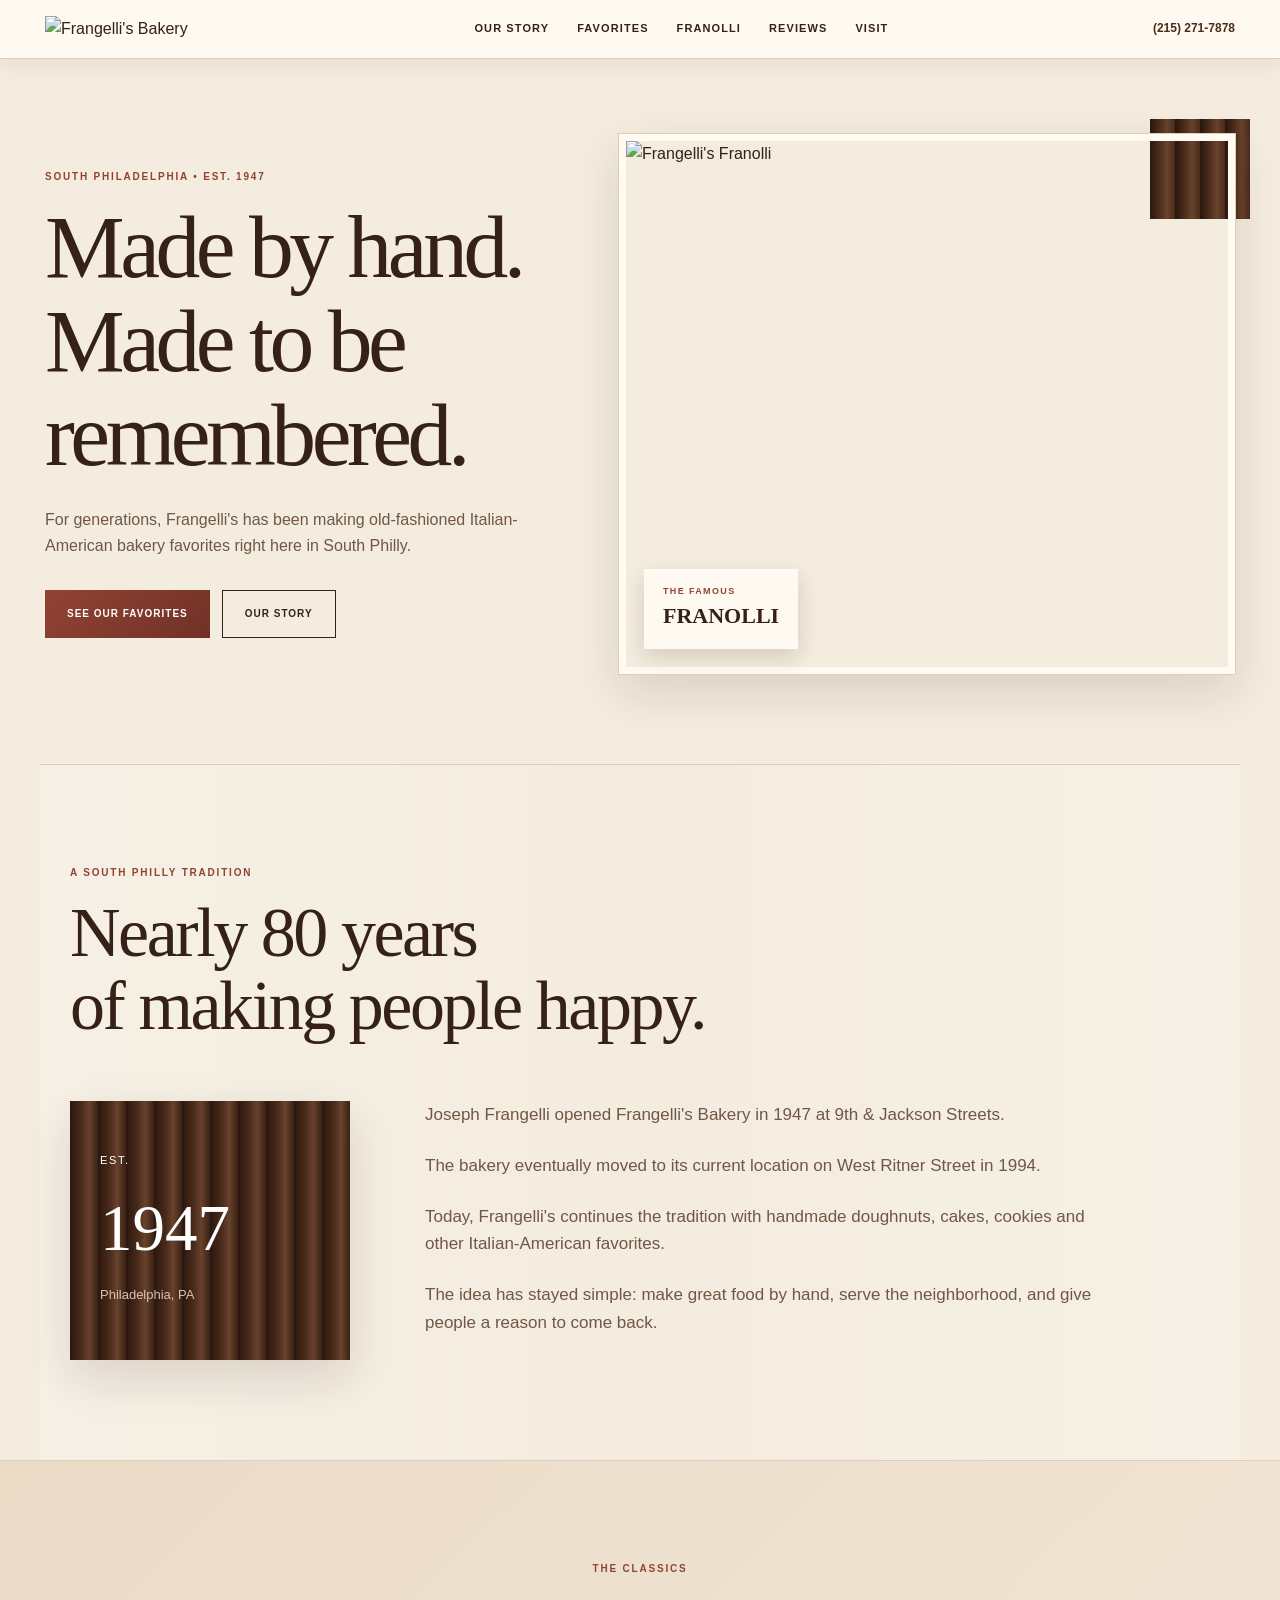
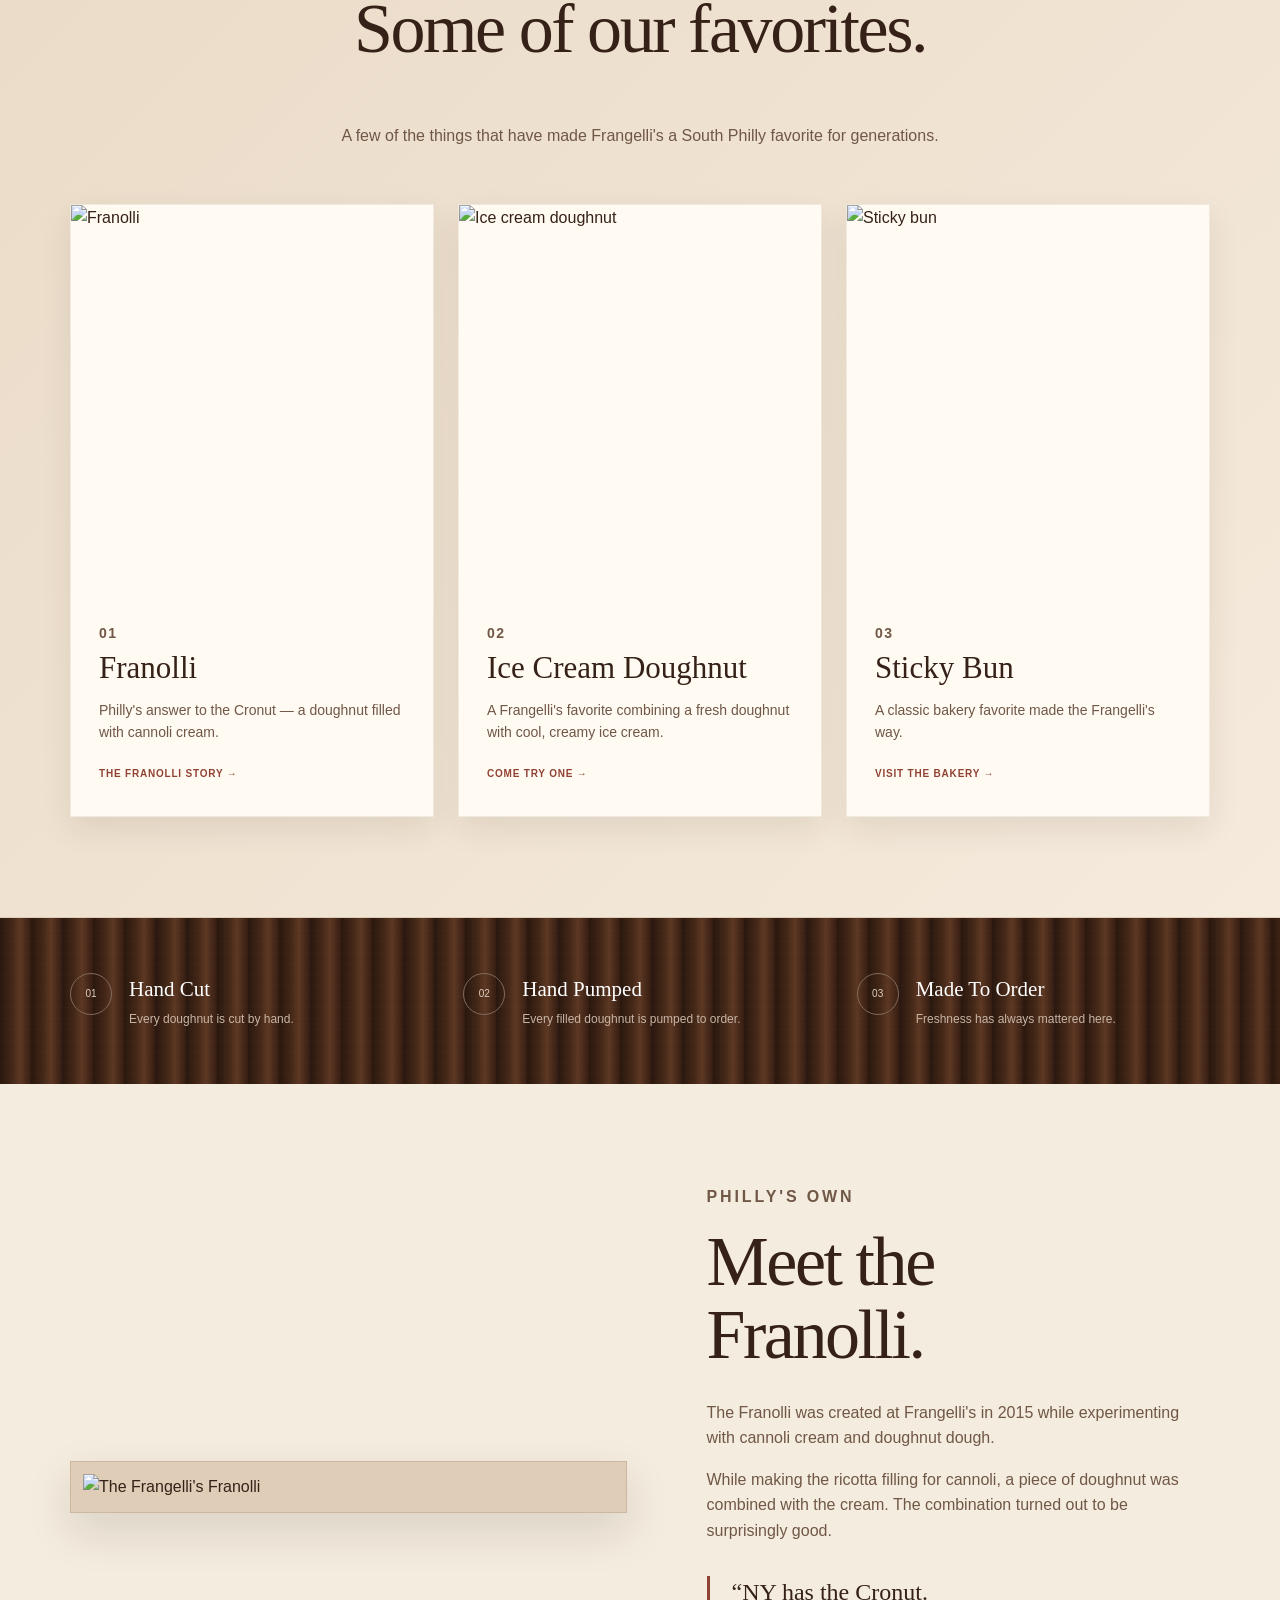
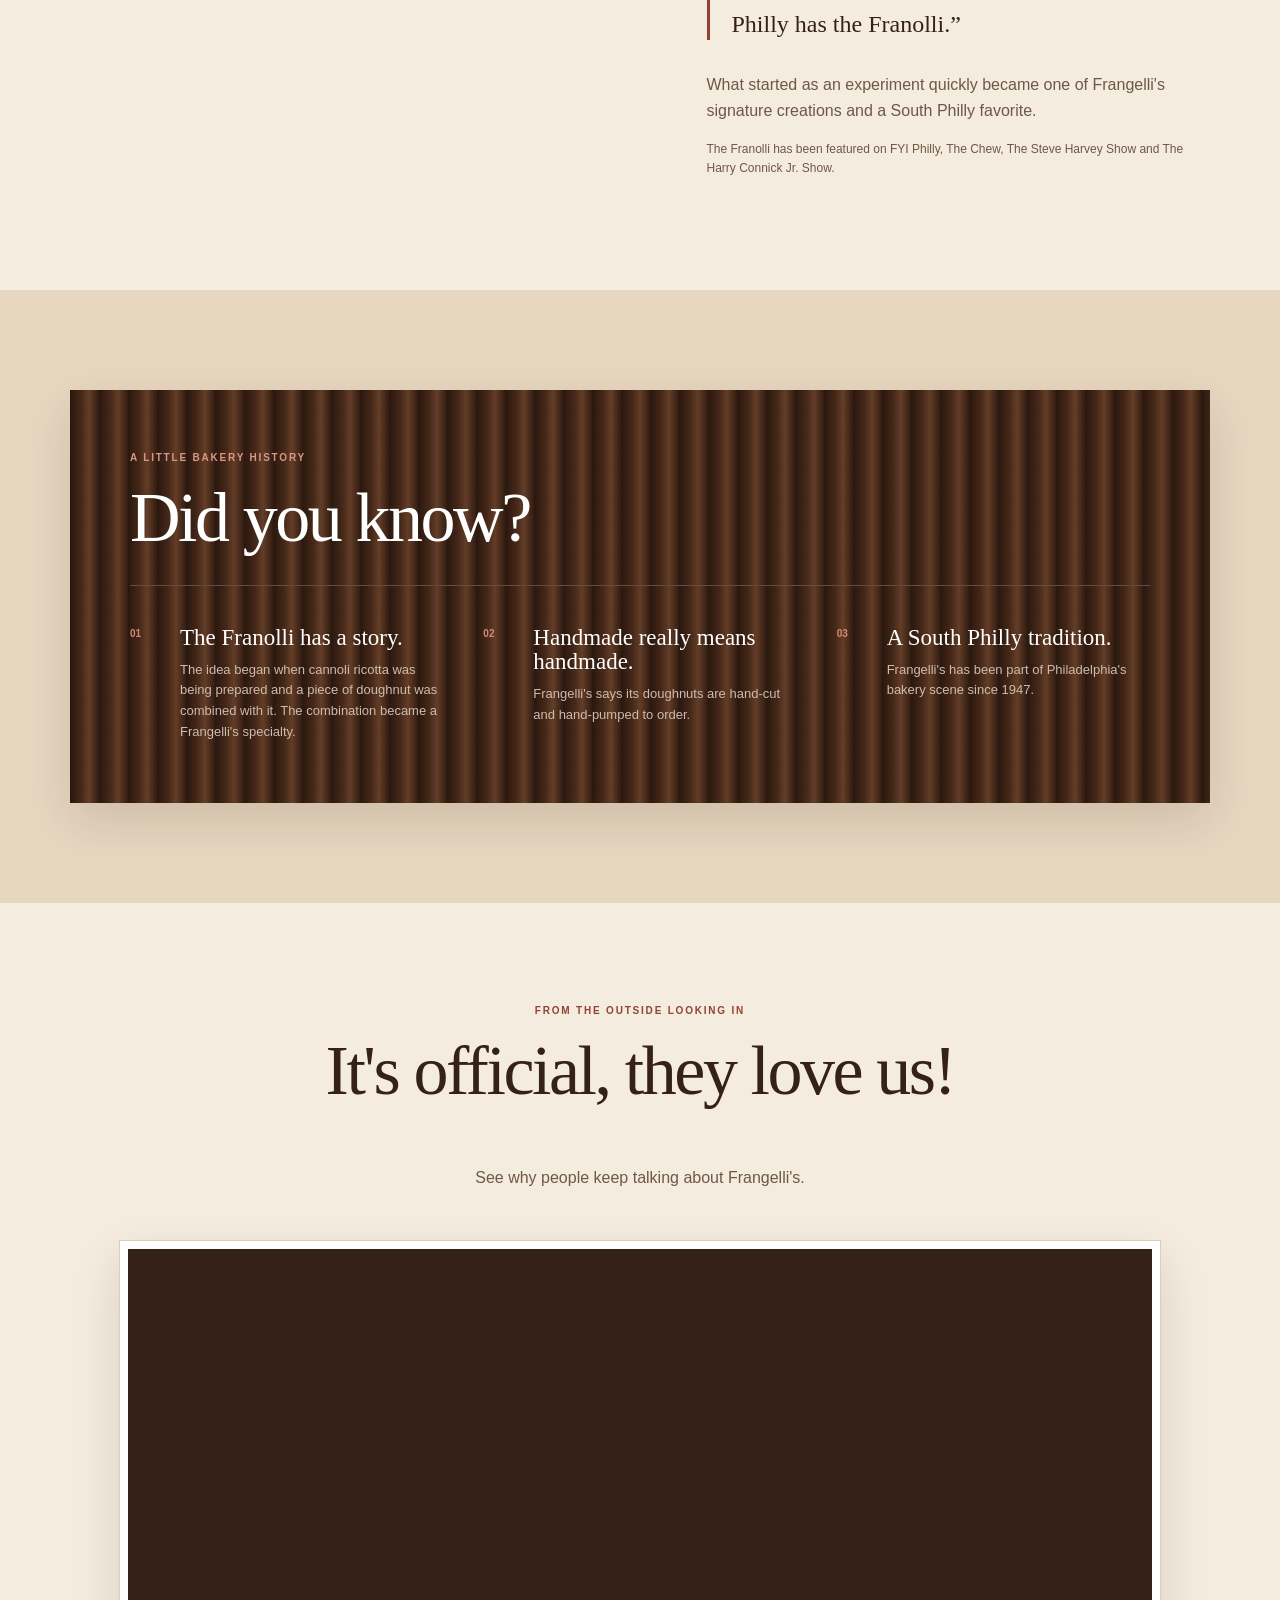
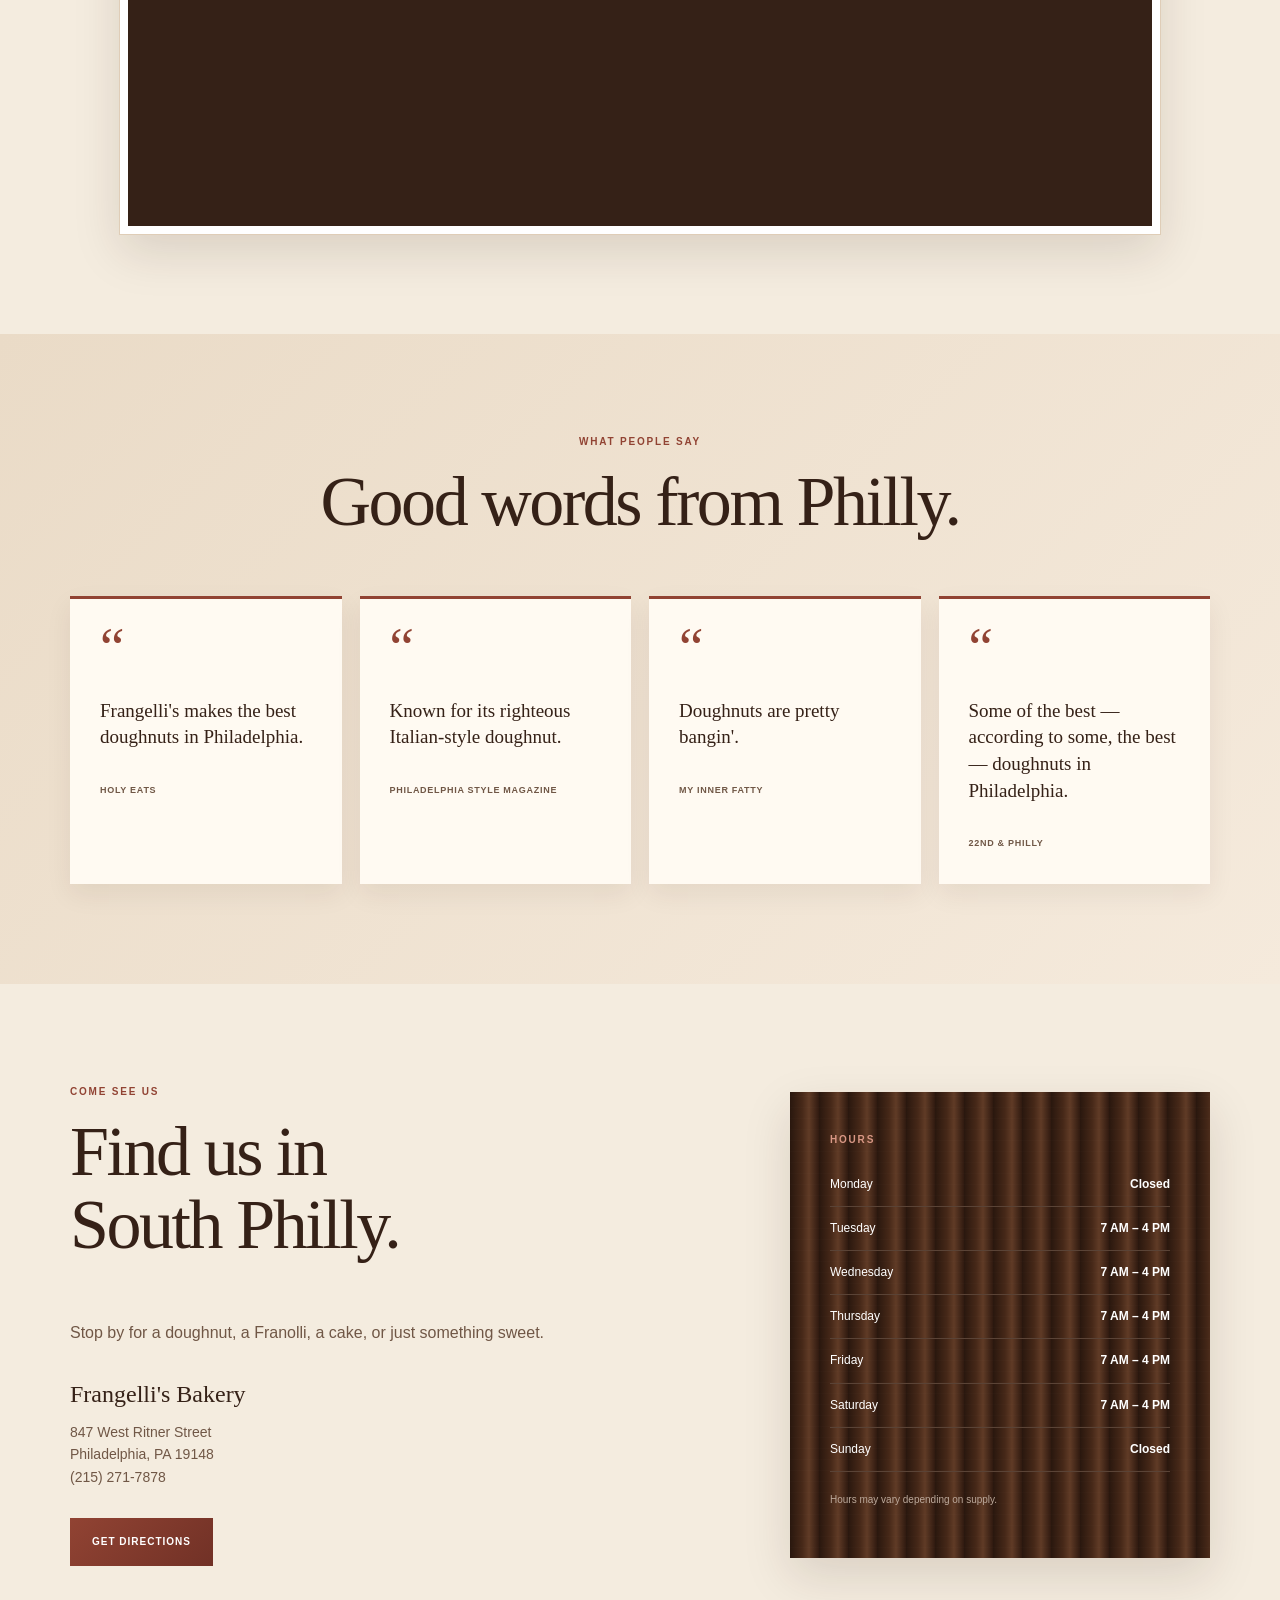
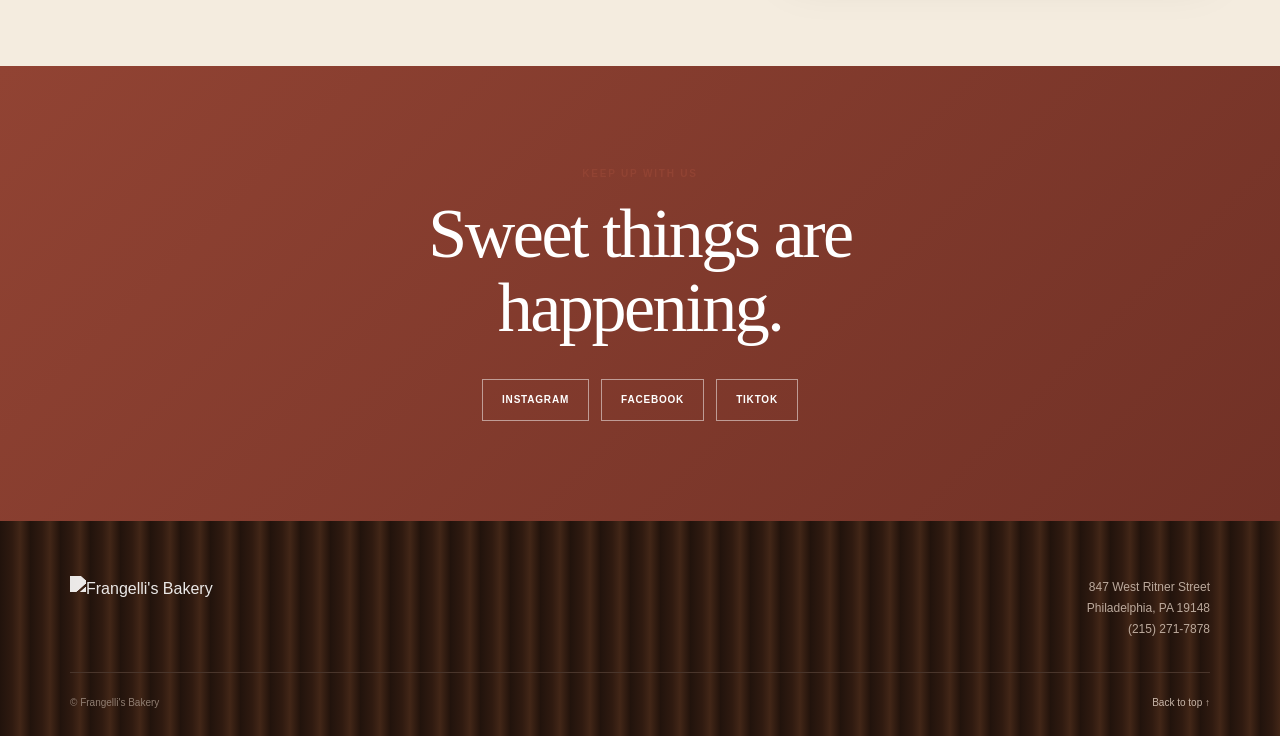
==== commit 2be8f32c: "Update index.html" ====
--- a/index.html
+++ b/index.html
@@ -2480,10 +2480,10 @@
         </a>
 
         <a
-            href="https://frangellis.com/"
+            href="https://www.tiktok.com/@frangellisbakery"
             target="_blank"
             rel="noopener">
-            Official Website
+            Tiktok
         </a>
 
     </div>
